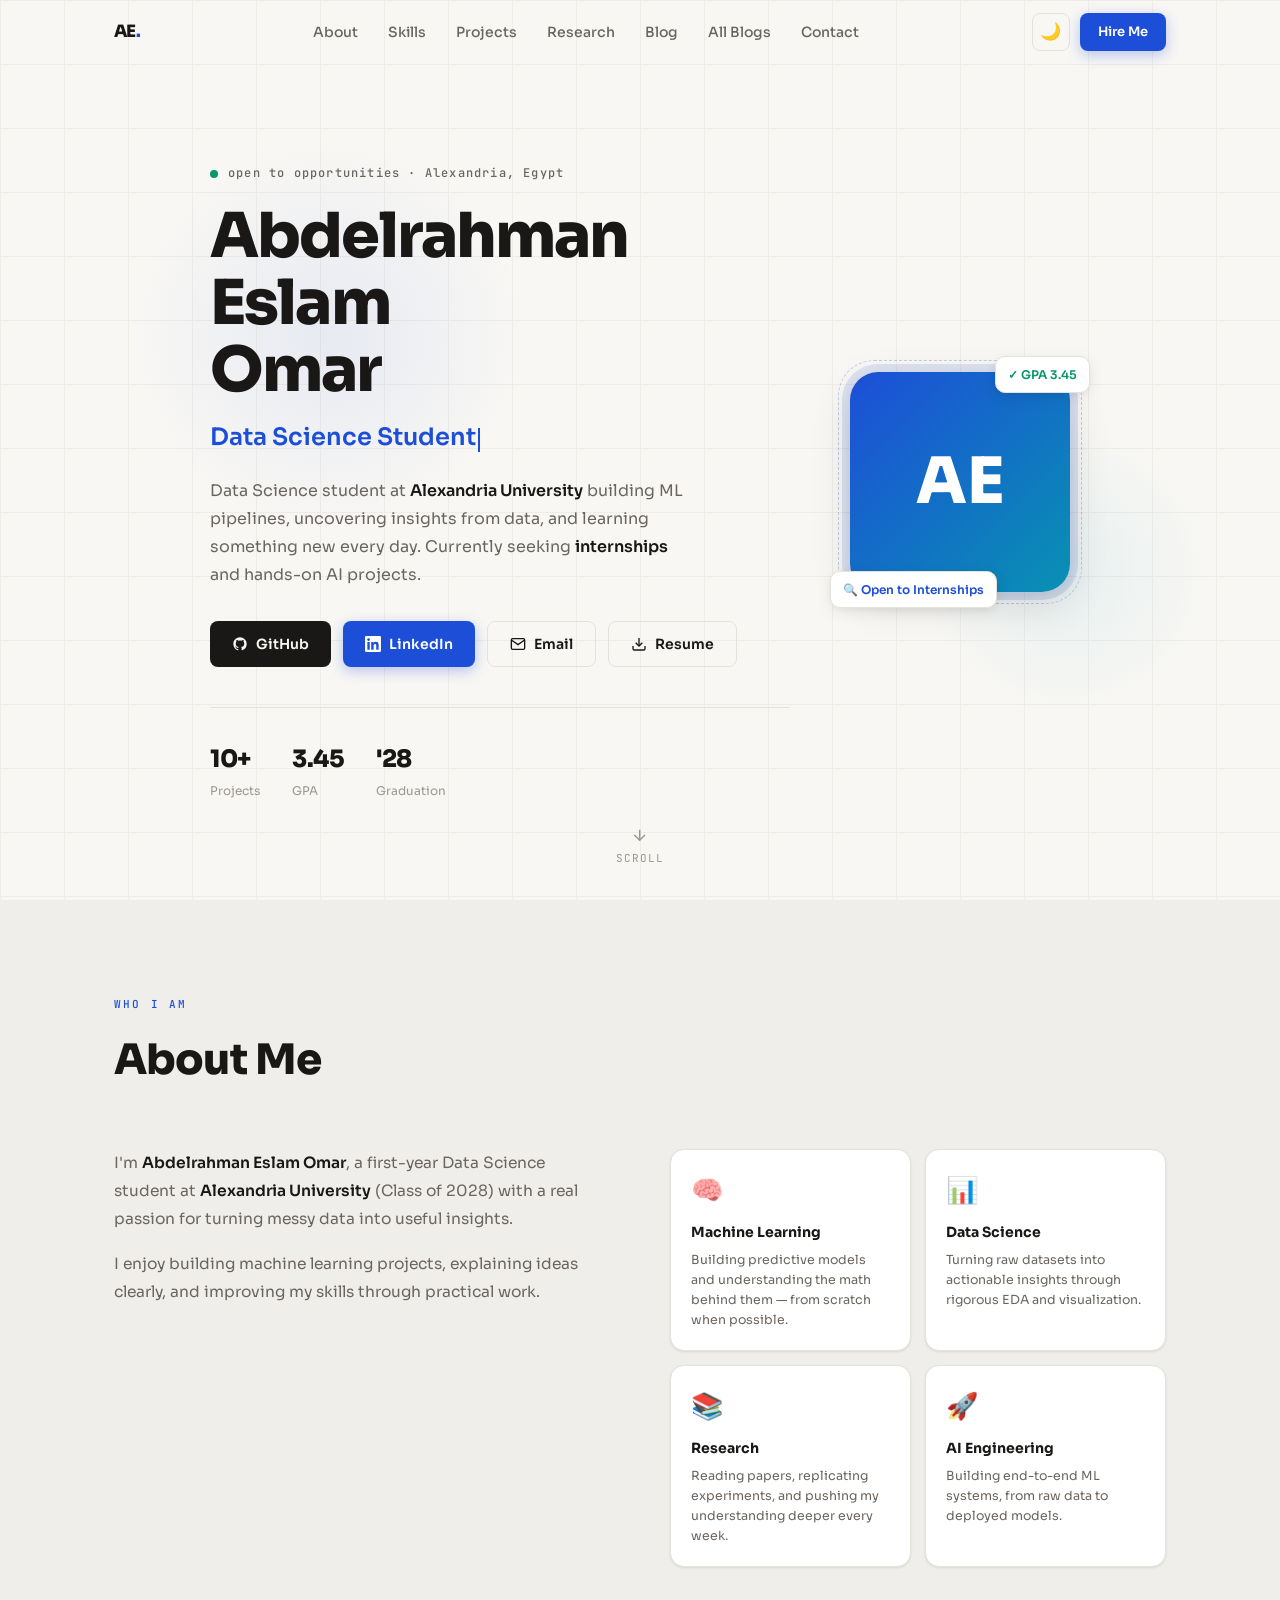
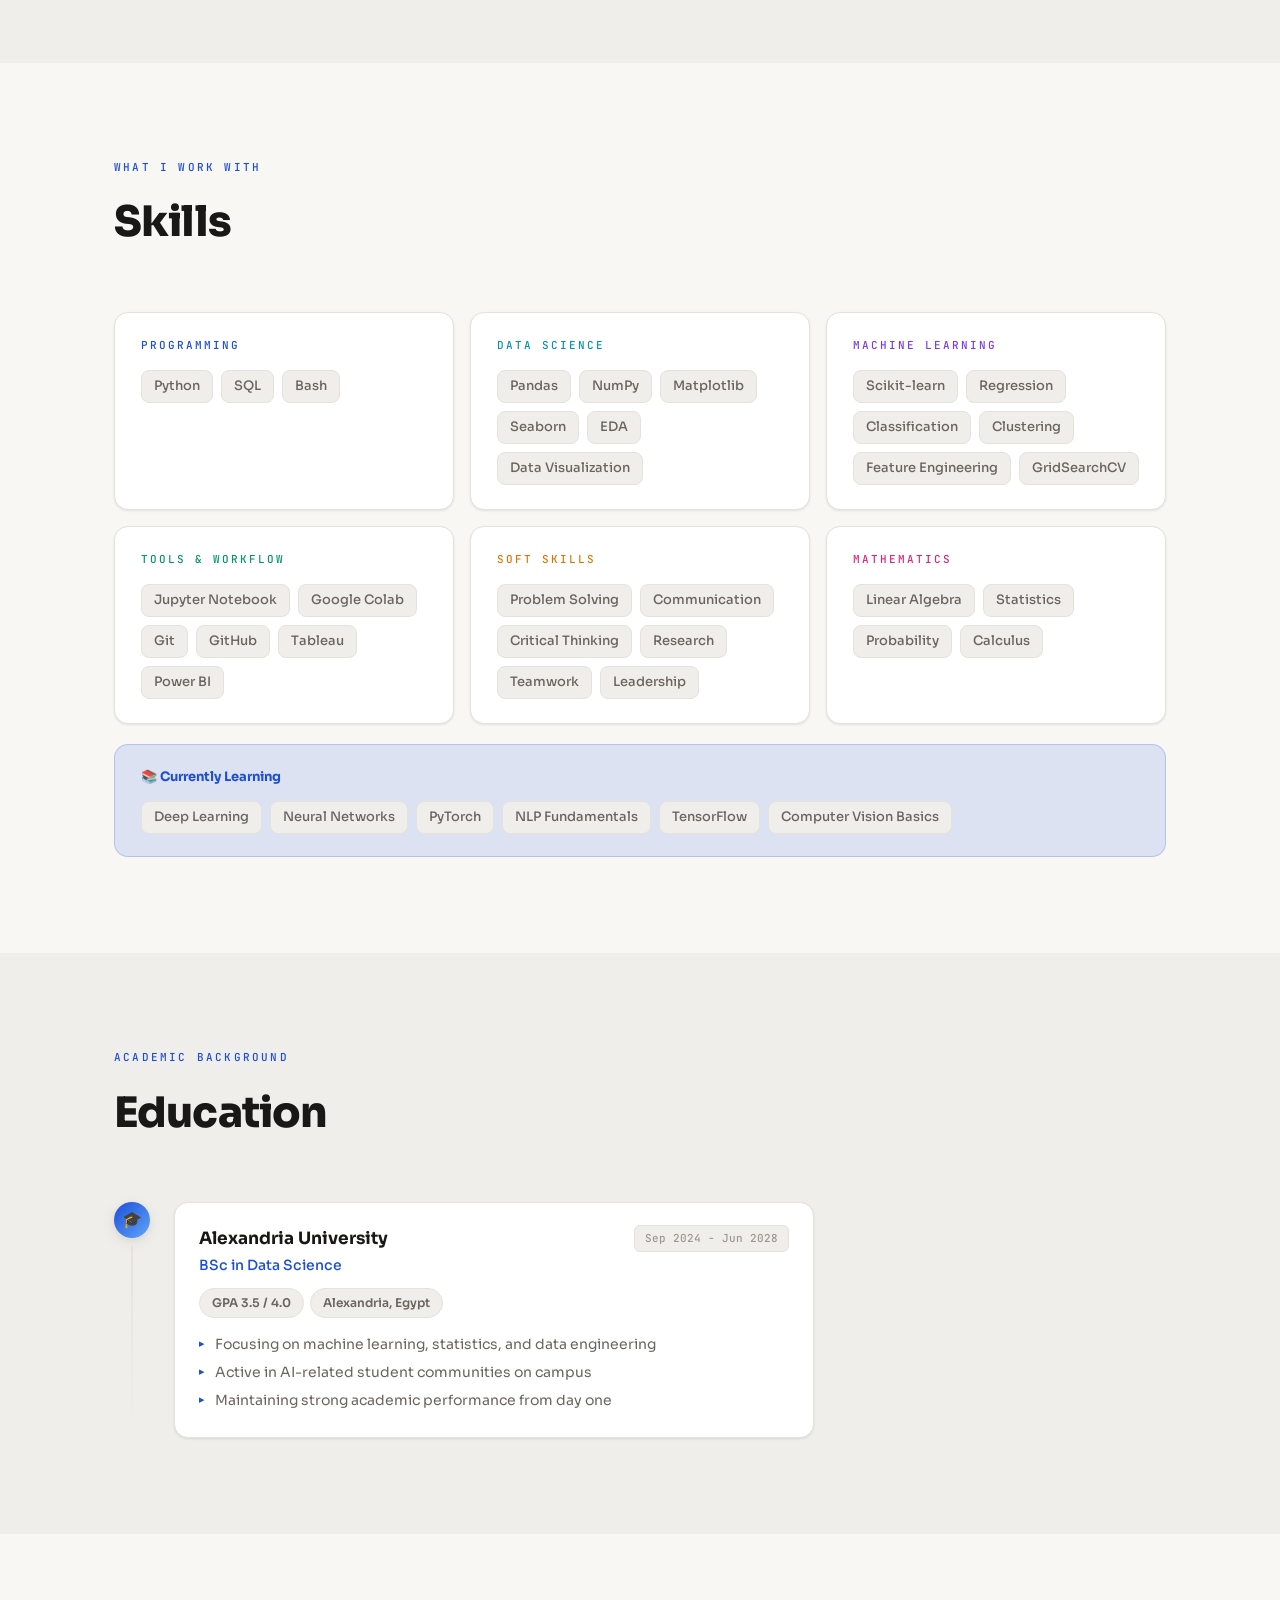
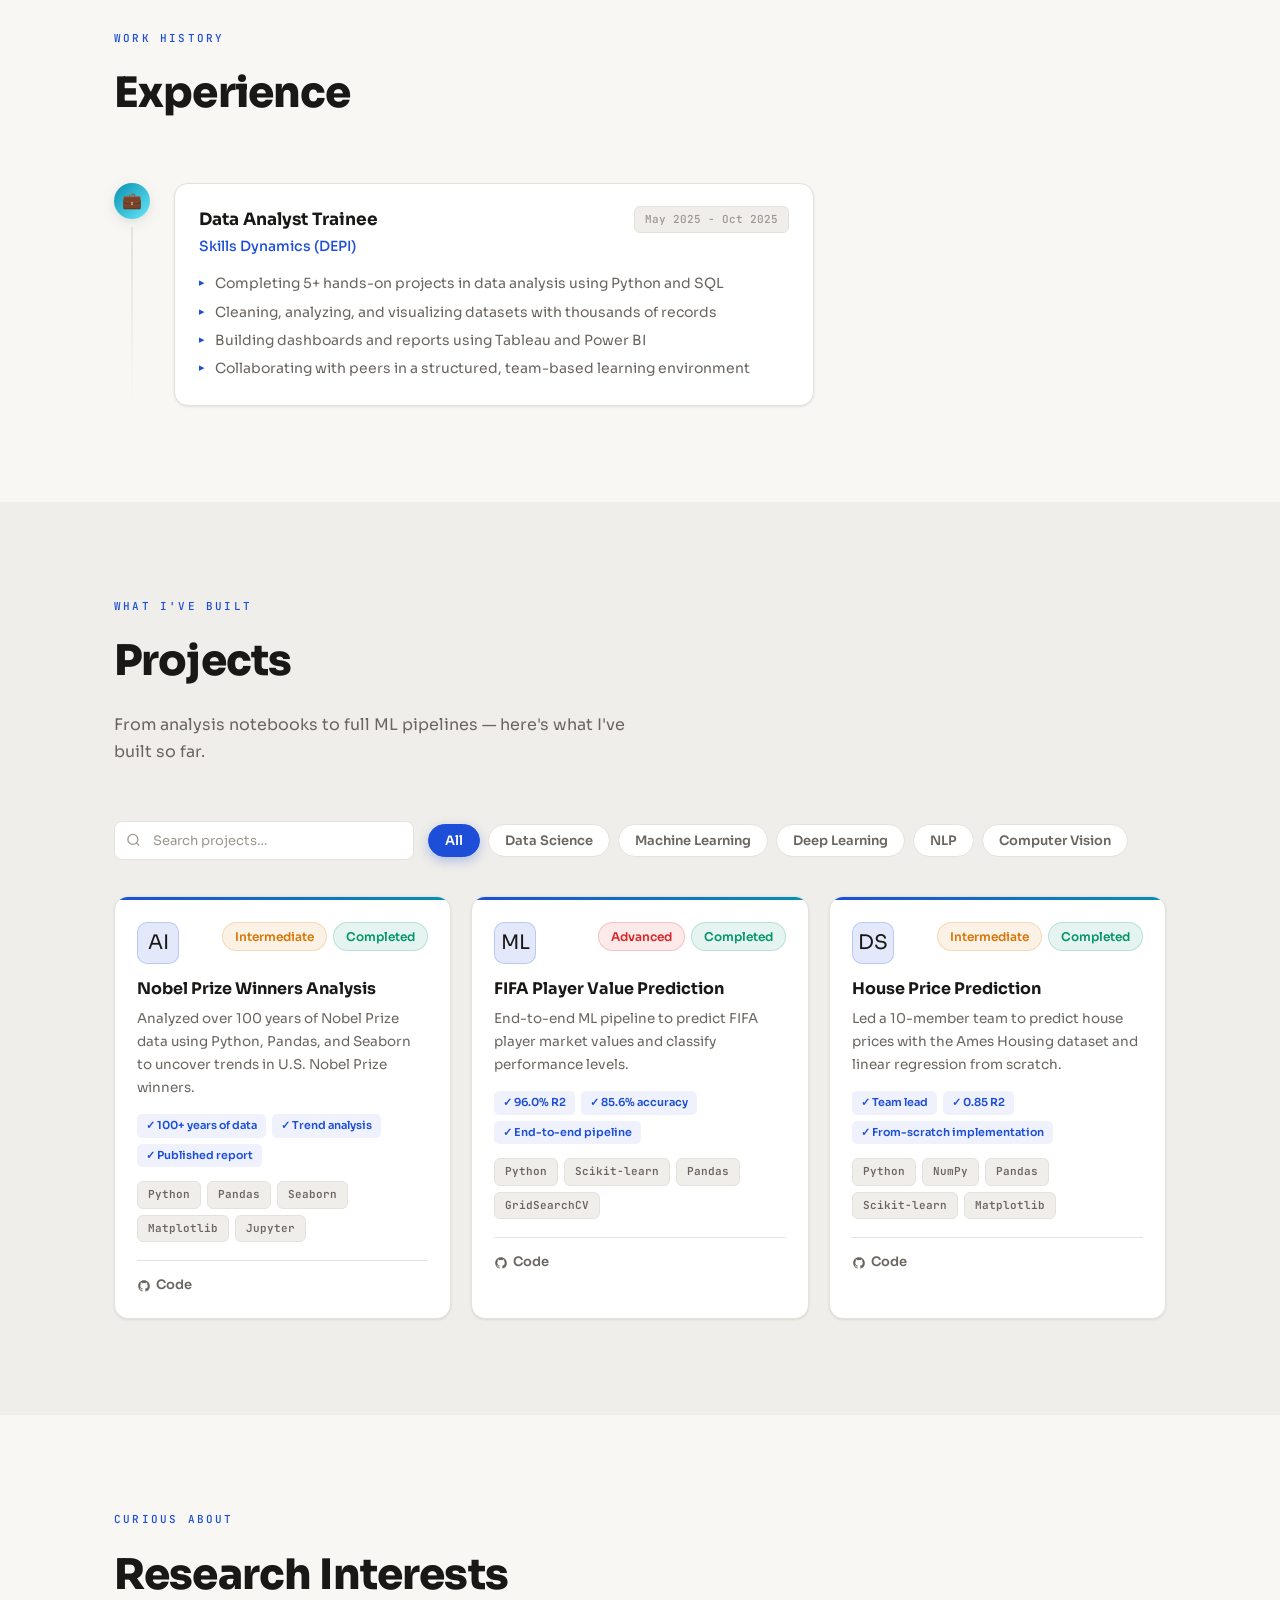
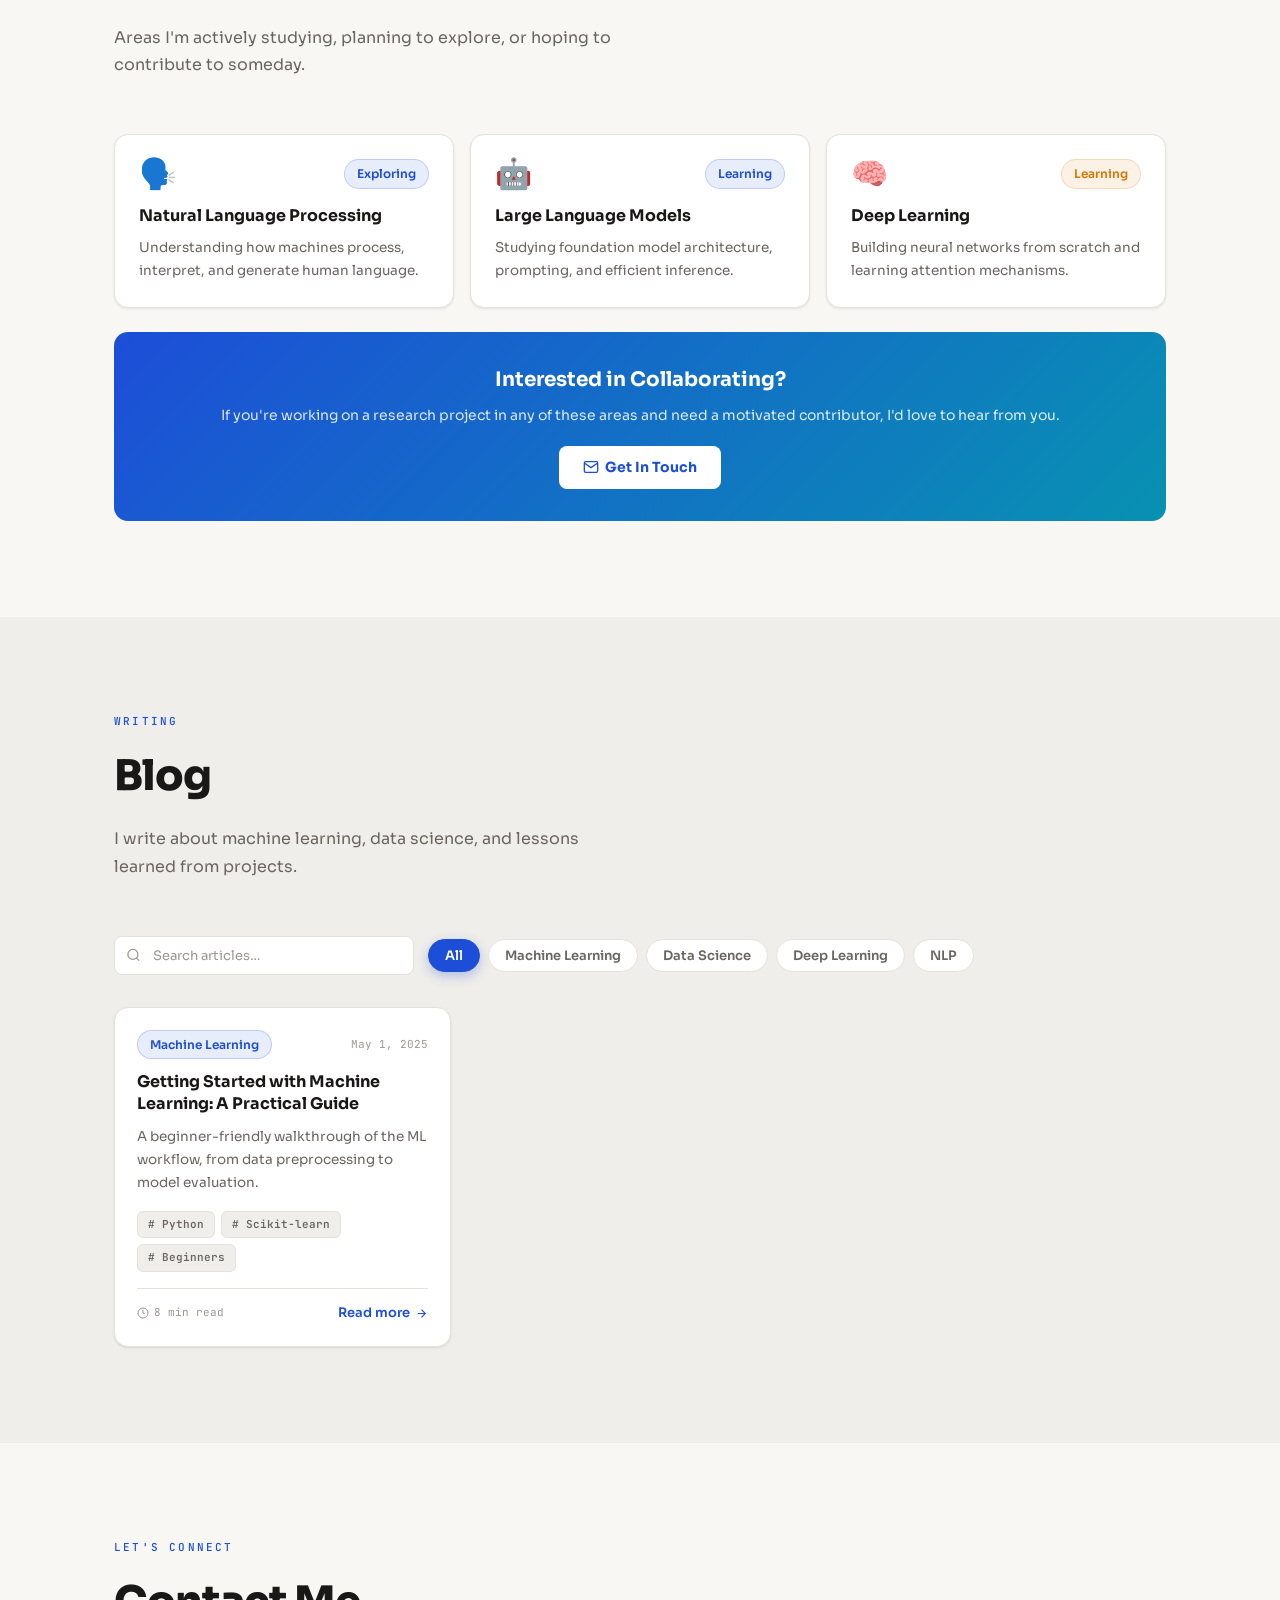
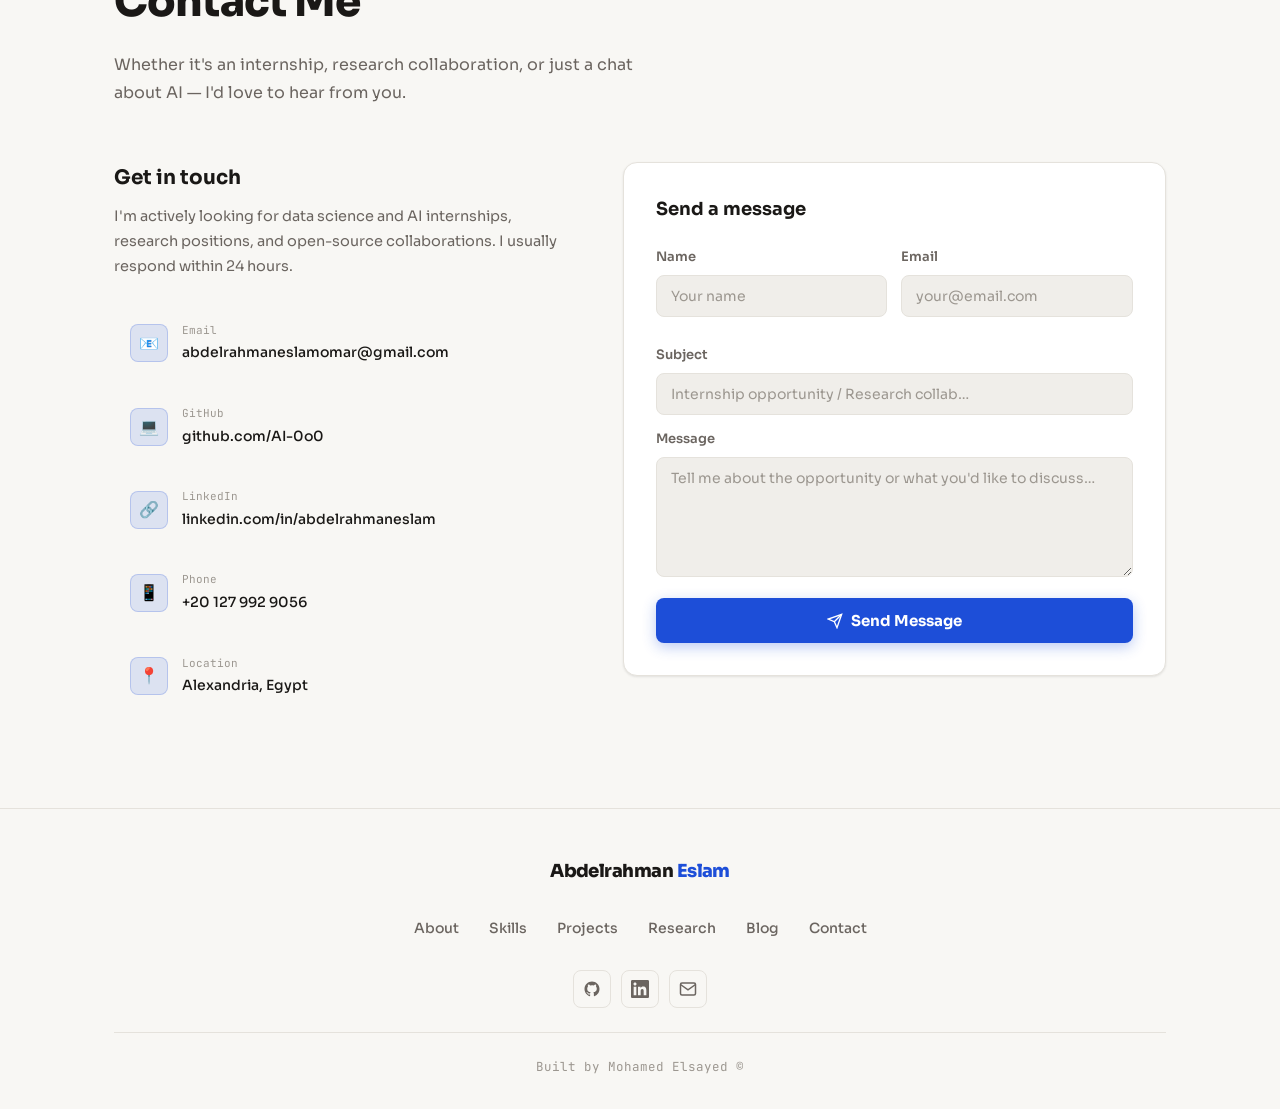
==== index.html @ a7c0ba20 "updated some info" ====
﻿<!DOCTYPE html>
<html lang="en">
  <head>
    <meta charset="UTF-8" />
    <meta name="viewport" content="width=device-width, initial-scale=1.0" />
    <meta
      name="description"
      content="Abdelrahman Eslam Omar — Data Science student at Alexandria University. Building ML models, ML pipelines, and AI projects."
    />
    <meta name="author" content="Abdelrahman Eslam Omar" />
    <meta name="robots" content="index, follow" />
    <link rel="canonical" href="https://abdelrahman.is-a.dev/" />
    <link
      rel="alternate"
      hreflang="x-default"
      href="https://abdelrahman.is-a.dev/"
    />
    <link rel="alternate" href="https://ai-0o0.vercel.app/" hreflang="en" />
    <meta
      property="og:title"
      content="Abdelrahman Eslam | Data Science & AI Portfolio"
    />
    <meta
      property="og:description"
      content="Data Science student building ML pipelines, analyzing data, and learning AI."
    />
    <meta property="og:type" content="website" />
    <meta property="og:url" content="https://abdelrahman.is-a.dev/" />
    <meta property="og:site_name" content="Abdelrahman Eslam" />
    <meta property="og:locale" content="en_US" />
    <meta
      property="og:image"
      content="https://abdelrahman.is-a.dev/img/og-img.png"
    />
    <meta
      property="og:image:alt"
      content="Abdelrahman Eslam — Data Science & AI Portfolio"
    />
    <meta property="og:image:type" content="image/png" />
    <meta name="twitter:card" content="summary_large_image" />
    <meta
      name="twitter:title"
      content="Abdelrahman Eslam | Data Science & AI Portfolio"
    />
    <meta
      name="twitter:description"
      content="Data Science student building ML pipelines, analyzing data, and learning AI."
    />
    <meta
      name="twitter:image"
      content="https://abdelrahman.is-a.dev/img/og-img.png"
    />
    <meta name="twitter:url" content="https://abdelrahman.is-a.dev/" />
    <script type="application/ld+json">
      {
        "@context": "https://schema.org",
        "@graph": [
          {
            "@type": "Person",
            "name": "Abdelrahman Eslam Omar",
            "url": "https://abdelrahman.is-a.dev/",
            "jobTitle": "Data Science Student",
            "affiliation": {
              "@type": "CollegeOrUniversity",
              "name": "Alexandria University"
            },
            "sameAs": [
              "https://github.com/AI-0o0",
              "https://linkedin.com/in/abdelrahmaneslam"
            ]
          },
          {
            "@type": "WebSite",
            "name": "Abdelrahman Eslam | Data Science Portfolio",
            "url": "https://abdelrahman.is-a.dev/",
            "inLanguage": "en",
            "publisher": {
              "@type": "Person",
              "name": "Abdelrahman Eslam Omar"
            }
          }
        ]
      }
    </script>
    <title>Abdelrahman Eslam | Data Science Portfolio</title>
    <link rel="preconnect" href="https://fonts.googleapis.com" />
    <link rel="preconnect" href="https://fonts.gstatic.com" crossorigin />
    <link
      href="https://fonts.googleapis.com/css2?family=Sora:wght@300;400;500;600;700;800&family=JetBrains+Mono:wght@400;500&display=swap"
      rel="stylesheet"
    />

    <link rel="stylesheet" href="style.css" />
  </head>

  <body>
    <!-- ============================================================
     NAVIGATION
     ============================================================ -->
    <nav id="nav">
      <div class="nav-inner">
        <a href="#hero" class="nav-logo">AE<span>.</span></a>
        <ul class="nav-links">
          <li><a href="#about">About</a></li>
          <li><a href="#skills">Skills</a></li>
          <li><a href="#projects">Projects</a></li>
          <li><a href="#research">Research</a></li>
          <li><a href="#blog">Blog</a></li>
          <li><a href="/blog/index.html">All Blogs</a></li>
          <li><a href="#contact">Contact</a></li>
        </ul>
        <div class="nav-right">
          <button id="theme-btn" aria-label="Toggle dark mode">🌙</button>
          <a
            href="#contact"
            class="btn btn-primary"
            style="padding: 9px 18px; font-size: 13px"
            >Hire Me</a
          >
          <button id="hamburger" aria-label="Menu">
            <span></span><span></span><span></span>
          </button>
        </div>
      </div>
    </nav>

    <div id="mobile-menu">
      <a href="#about" onclick="closeMobileMenu()">About</a>
      <a href="#skills" onclick="closeMobileMenu()">Skills</a>
      <a href="#projects" onclick="closeMobileMenu()">Projects</a>
      <a href="#research" onclick="closeMobileMenu()">Research</a>
      <a href="#blog" onclick="closeMobileMenu()">Blog</a>
      <a href="blog/index.html" onclick="closeMobileMenu()">All Blogs</a>
      <a href="#contact" onclick="closeMobileMenu()">Contact</a>
    </div>

    <!-- ============================================================
     HERO
     ============================================================ -->
    <section id="hero">
      <div class="hero-grid"></div>
      <div class="hero-blob-1"></div>
      <div class="hero-blob-2"></div>
      <div class="container">
        <div class="hero-content">
          <div class="hero-text">
            <div class="hero-eyebrow fade-up-1">
              <span class="hero-dot"></span>
              <span class="hero-eyebrow-text"
                >open to opportunities · Alexandria, Egypt</span
              >
            </div>
            <h1 class="hero-name fade-up-2">Abdelrahman<br />Eslam Omar</h1>
            <p class="hero-role fade-up-3">
              <span id="typing-text"></span><span id="cursor"></span>
            </p>
            <p class="hero-bio fade-up-4">
              Data Science student at
              <strong>Alexandria University</strong> building ML pipelines,
              uncovering insights from data, and learning something new every
              day. Currently seeking <strong>internships</strong> and
              <strong>research opportunities</strong>.
            </p>
            <div class="hero-cta fade-up-5">
              <a
                href="https://github.com/AI-0o0"
                target="_blank"
                rel="noopener"
                class="btn btn-dark"
              >
                <svg
                  viewBox="0 0 24 24"
                  fill="currentColor"
                  width="16"
                  height="16"
                >
                  <path
                    d="M12 2C6.477 2 2 6.484 2 12.017c0 4.425 2.865 8.18 6.839 9.504.5.092.682-.217.682-.483 0-.237-.008-.868-.013-1.703-2.782.605-3.369-1.343-3.369-1.343-.454-1.158-1.11-1.466-1.11-1.466-.908-.62.069-.608.069-.608 1.003.07 1.531 1.032 1.531 1.032.892 1.53 2.341 1.088 2.91.832.092-.647.35-1.088.636-1.338-2.22-.253-4.555-1.113-4.555-4.951 0-1.093.39-1.988 1.029-2.688-.103-.253-.446-1.272.098-2.65 0 0 .84-.27 2.75 1.026A9.564 9.564 0 0112 6.844c.85.004 1.705.115 2.504.337 1.909-1.296 2.747-1.027 2.747-1.027.546 1.379.202 2.398.1 2.651.64.7 1.028 1.595 1.028 2.688 0 3.848-2.339 4.695-4.566 4.943.359.309.678.92.678 1.855 0 1.338-.012 2.419-.012 2.747 0 .268.18.58.688.482A10.019 10.019 0 0022 12.017C22 6.484 17.522 2 12 2z"
                  />
                </svg>
                GitHub
              </a>
              <a
                href="https://linkedin.com/in/abdelrahmaneslam"
                target="_blank"
                rel="noopener"
                class="btn btn-primary"
              >
                <svg
                  viewBox="0 0 24 24"
                  fill="currentColor"
                  width="16"
                  height="16"
                >
                  <path
                    d="M20.447 20.452h-3.554v-5.569c0-1.328-.027-3.037-1.852-3.037-1.853 0-2.136 1.445-2.136 2.939v5.667H9.351V9h3.414v1.561h.046c.477-.9 1.637-1.85 3.37-1.85 3.601 0 4.267 2.37 4.267 5.455v6.286zM5.337 7.433c-1.144 0-2.063-.926-2.063-2.065 0-1.138.92-2.063 2.063-2.063 1.14 0 2.064.925 2.064 2.063 0 1.139-.925 2.065-2.064 2.065zm1.782 13.019H3.555V9h3.564v11.452zM22.225 0H1.771C.792 0 0 .774 0 1.729v20.542C0 23.227.792 24 1.771 24h20.451C23.2 24 24 23.227 24 22.271V1.729C24 .774 23.2 0 22.222 0h.003z"
                  />
                </svg>
                LinkedIn
              </a>
              <a
                href="mailto:abdelrahmaneslamomar@gmail.com"
                class="btn btn-outline"
              >
                <svg
                  viewBox="0 0 24 24"
                  fill="none"
                  stroke="currentColor"
                  stroke-width="2"
                  width="16"
                  height="16"
                >
                  <path
                    d="M4 4h16c1.1 0 2 .9 2 2v12c0 1.1-.9 2-2 2H4c-1.1 0-2-.9-2-2V6c0-1.1.9-2 2-2z"
                  />
                  <polyline points="22,6 12,13 2,6" />
                </svg>
                Email
              </a>
              <a href="cv/Abdelrahman_Eslam_Resume.pdf" class="btn btn-outline">
                <svg
                  viewBox="0 0 24 24"
                  fill="none"
                  stroke="currentColor"
                  stroke-width="2"
                  width="16"
                  height="16"
                >
                  <path d="M21 15v4a2 2 0 01-2 2H5a2 2 0 01-2-2v-4" />
                  <polyline points="7,10 12,15 17,10" />
                  <line x1="12" y1="15" x2="12" y2="3" />
                </svg>
                Resume
              </a>
            </div>
            <div class="hero-stats fade-up">
              <div>
                <div class="stat-val">3</div>
                <div class="stat-label">Projects</div>
              </div>
              <div>
                <div class="stat-val">3.5</div>
                <div class="stat-label">GPA</div>
              </div>
              <div>
                <div class="stat-val">'28</div>
                <div class="stat-label">Graduation</div>
              </div>
            </div>
          </div>
          <div class="hero-avatar-wrap">
            <div class="hero-avatar-ring"></div>
            <div class="hero-avatar">AE</div>
            <div class="hero-badge-float b1">✓ GPA 3.45</div>
            <div class="hero-badge-float b2">🔍 Open to Internships</div>
          </div>
        </div>
      </div>
      <a href="#about" class="scroll-cue">
        <svg
          viewBox="0 0 24 24"
          fill="none"
          stroke="currentColor"
          stroke-width="2"
        >
          <line x1="12" y1="5" x2="12" y2="19" />
          <polyline points="19,12 12,19 5,12" />
        </svg>
        scroll
      </a>
    </section>

    <!-- ============================================================
     ABOUT
     ============================================================ -->
    <section id="about" class="section section-alt">
      <div class="container">
        <div class="section-head">
          <p class="section-label">Who I Am</p>
          <h2 class="section-title">About Me</h2>
        </div>
        <div class="about-grid">
          <div class="about-text">
            <p>
              I'm <strong>Abdelrahman Eslam Omar</strong>, a first-year Data
              Science student at <strong>Alexandria University</strong> (Class
              of 2028) with a real passion for turning messy data into
              meaningful insights.
            </p>
            <p>
              I've built ML pipelines that achieved <strong>96% R²</strong> on
              prediction tasks, led a 10-person team on a regression project,
              and spent countless hours analyzing over a century of Nobel Prize
              data — all because I genuinely find this stuff fascinating.
            </p>
            <p>
              Currently training as a
              <strong>Data Analyst at Skills Dynamics (DEPI)</strong>, I'm
              actively seeking internships and research collaborations where I
              can contribute and grow alongside experienced teams.
            </p>
            <p>
              Based in <strong>Alexandria, Egypt</strong>. Open to remote
              opportunities worldwide.
            </p>
            <div class="about-tags">
              <span class="badge badge-blue">Open to Internships</span>
              <span class="badge badge-green">Open to Research</span>
              <span class="badge badge-gray">Remote-Friendly</span>
            </div>
          </div>
          <div class="about-cards">
            <div class="card about-card">
              <span class="about-card-icon">🧠</span>
              <h4>Machine Learning</h4>
              <p>
                Building predictive models and understanding the math behind
                them — from scratch when possible.
              </p>
            </div>
            <div class="card about-card">
              <span class="about-card-icon">📊</span>
              <h4>Data Science</h4>
              <p>
                Turning raw datasets into actionable insights through rigorous
                EDA and visualization.
              </p>
            </div>
            <div class="card about-card">
              <span class="about-card-icon">📚</span>
              <h4>Research</h4>
              <p>
                Reading papers, replicating experiments, and pushing my
                understanding deeper every week.
              </p>
            </div>
            <div class="card about-card">
              <span class="about-card-icon">🚀</span>
              <h4>AI Engineering</h4>
              <p>
                Building end-to-end ML systems, from raw data to deployed
                models.
              </p>
            </div>
          </div>
        </div>
      </div>
    </section>

    <!-- ============================================================
     SKILLS
     ============================================================ -->
    <section id="skills" class="section">
      <div class="container">
        <div class="section-head">
          <p class="section-label">What I Work With</p>
          <h2 class="section-title">Skills</h2>
        </div>
        <div class="skills-grid">
          <div class="card skill-group">
            <p class="skill-group-title" style="color: var(--accent)">
              Programming
            </p>
            <div class="skill-tags">
              <span class="skill-tag">Python</span>
              <span class="skill-tag">SQL</span>
              <span class="skill-tag">Bash</span>
            </div>
          </div>
          <div class="card skill-group">
            <p class="skill-group-title" style="color: #0891b2">Data Science</p>
            <div class="skill-tags">
              <span class="skill-tag">Pandas</span>
              <span class="skill-tag">NumPy</span>
              <span class="skill-tag">Matplotlib</span>
              <span class="skill-tag">Seaborn</span>
              <span class="skill-tag">EDA</span>
              <span class="skill-tag">Data Visualization</span>
            </div>
          </div>
          <div class="card skill-group">
            <p class="skill-group-title" style="color: #7c3aed">
              Machine Learning
            </p>
            <div class="skill-tags">
              <span class="skill-tag">Scikit-learn</span>
              <span class="skill-tag">Regression</span>
              <span class="skill-tag">Classification</span>
              <span class="skill-tag">Clustering</span>
              <span class="skill-tag">Feature Engineering</span>
              <span class="skill-tag">GridSearchCV</span>
            </div>
          </div>
          <div class="card skill-group">
            <p class="skill-group-title" style="color: #059669">
              Tools & Workflow
            </p>
            <div class="skill-tags">
              <span class="skill-tag">Jupyter Notebook</span>
              <span class="skill-tag">Google Colab</span>
              <span class="skill-tag">Git</span>
              <span class="skill-tag">GitHub</span>
              <span class="skill-tag">Tableau</span>
              <span class="skill-tag">Power BI</span>
            </div>
          </div>
          <div class="card skill-group">
            <p class="skill-group-title" style="color: #d97706">Soft Skills</p>
            <div class="skill-tags">
              <span class="skill-tag">Problem Solving</span>
              <span class="skill-tag">Communication</span>
              <span class="skill-tag">Critical Thinking</span>
              <span class="skill-tag">Research</span>
              <span class="skill-tag">Teamwork</span>
              <span class="skill-tag">Leadership</span>
            </div>
          </div>
          <div class="card skill-group">
            <p class="skill-group-title" style="color: #db2777">Mathematics</p>
            <div class="skill-tags">
              <span class="skill-tag">Linear Algebra</span>
              <span class="skill-tag">Statistics</span>
              <span class="skill-tag">Probability</span>
              <span class="skill-tag">Calculus</span>
            </div>
          </div>
        </div>
        <div class="skills-learning">
          <p class="skills-learning-title">📚 Currently Learning</p>
          <div class="skill-tags">
            <span class="skill-tag">Deep Learning</span>
            <span class="skill-tag">Neural Networks</span>
            <span class="skill-tag">PyTorch</span>
            <span class="skill-tag">NLP Fundamentals</span>
            <span class="skill-tag">TensorFlow</span>
            <span class="skill-tag">Computer Vision Basics</span>
          </div>
        </div>
      </div>
    </section>

    <!-- ============================================================
     EDUCATION
     ============================================================ -->
    <section id="education" class="section section-alt">
      <div class="container">
        <div class="section-head">
          <p class="section-label">Academic Background</p>
          <h2 class="section-title">Education</h2>
        </div>
        <div class="timeline">
          <div class="timeline-item">
            <div class="timeline-left">
              <div class="timeline-dot blue">🎓</div>
              <div class="timeline-line"></div>
            </div>
            <div class="card timeline-card">
              <div class="timeline-meta">
                <div>
                  <div class="timeline-title">Alexandria University</div>
                  <div class="timeline-sub">BSc in Data Science</div>
                </div>
                <span class="timeline-period">Sep 2024 – Jun 2028</span>
              </div>
              <div style="margin-bottom: 12px">
                <span class="badge badge-green">GPA 3.5 / 4.0</span>
                <span class="badge badge-gray" style="margin-left: 6px"
                  >Alexandria, Egypt</span
                >
              </div>
              <ul class="timeline-list">
                <li>
                  Focusing on machine learning, statistics, and data engineering
                </li>
                <li>Active in AI-related student communities on campus</li>
                <li>Maintaining strong academic performance from day one</li>
              </ul>
            </div>
          </div>
        </div>
      </div>
    </section>

    <!-- ============================================================
     EXPERIENCE
     ============================================================ -->
    <section id="experience" class="section">
      <div class="container">
        <div class="section-head">
          <p class="section-label">Work History</p>
          <h2 class="section-title">Experience</h2>
        </div>
        <div class="timeline">
          <div class="timeline-item">
            <div class="timeline-left">
              <div class="timeline-dot cyan">💼</div>
              <div class="timeline-line"></div>
            </div>
            <div class="card timeline-card">
              <div class="timeline-meta">
                <div>
                  <div class="timeline-title">Data Analyst Trainee</div>
                  <div class="timeline-sub">Skills Dynamics (DEPI)</div>
                </div>
                <span class="timeline-period">May 2025 – Oct 2025</span>
              </div>
              <ul class="timeline-list">
                <li>
                  Completing 5+ hands-on projects in data analysis using Python
                  and SQL
                </li>
                <li>
                  Cleaning, analyzing, and visualizing datasets with thousands
                  of records
                </li>
                <li>
                  Building dashboards and reports using Tableau and Power BI
                </li>
                <li>
                  Collaborating with peers in a structured, team-based learning
                  environment
                </li>
              </ul>
              <div class="timeline-tech">
                <span class="tag">Python</span>
                <span class="tag">SQL</span>
                <span class="tag">Tableau</span>
                <span class="tag">Power BI</span>
                <span class="tag">Pandas</span>
              </div>
            </div>
          </div>
        </div>
      </div>
    </section>

    <!-- ============================================================
     PROJECTS
     ============================================================ -->
    <section id="projects" class="section section-alt">
      <div class="container">
        <div class="section-head">
          <p class="section-label">What I've Built</p>
          <h2 class="section-title">Projects</h2>
          <p class="section-subtitle">
            From analysis notebooks to full ML pipelines — here's what I've
            built so far.
          </p>
        </div>

        <div class="projects-controls">
          <div class="search-box">
            <svg
              viewBox="0 0 24 24"
              fill="none"
              stroke="currentColor"
              stroke-width="2"
            >
              <circle cx="11" cy="11" r="8" />
              <line x1="21" y1="21" x2="16.65" y2="16.65" />
            </svg>
            <input
              type="text"
              id="project-search"
              placeholder="Search projects…"
              oninput="filterProjects()"
            />
          </div>
          <div class="filter-pills" id="project-filters">
            <button
              class="filter-pill active"
              data-cat="All"
              onclick="setProjectFilter(this)"
            >
              All
            </button>
            <button
              class="filter-pill"
              data-cat="Data Science"
              onclick="setProjectFilter(this)"
            >
              Data Science
            </button>
            <button
              class="filter-pill"
              data-cat="Machine Learning"
              onclick="setProjectFilter(this)"
            >
              Machine Learning
            </button>
            <button
              class="filter-pill"
              data-cat="Deep Learning"
              onclick="setProjectFilter(this)"
            >
              Deep Learning
            </button>
            <button
              class="filter-pill"
              data-cat="NLP"
              onclick="setProjectFilter(this)"
            >
              NLP
            </button>
            <button
              class="filter-pill"
              data-cat="Computer Vision"
              onclick="setProjectFilter(this)"
            >
              Computer Vision
            </button>
          </div>
        </div>

        <div class="projects-grid" id="projects-grid"></div>
      </div>
    </section>

    <!-- ============================================================
     RESEARCH INTERESTS
     ============================================================ -->
    <section id="research" class="section">
      <div class="container">
        <div class="section-head">
          <p class="section-label">Curious About</p>
          <h2 class="section-title">Research Interests</h2>
          <p class="section-subtitle">
            Areas I'm actively studying, planning to explore, or hoping to
            contribute to someday.
          </p>
        </div>
        <div class="research-grid">
          <div class="card research-card">
            <div class="research-card-top">
              <span class="research-emoji">🗣️</span>
              <span class="badge badge-blue">Exploring</span>
            </div>
            <h3>Natural Language Processing</h3>
            <p>
              Understanding how machines process, interpret, and generate human
              language. Interested in transformers, text classification, and
              language modeling.
            </p>
          </div>
          <div class="card research-card">
            <div class="research-card-top">
              <span class="research-emoji">🤖</span>
              <span class="badge badge-blue">Learning</span>
            </div>
            <h3>Large Language Models</h3>
            <p>
              Studying the architecture and capabilities of foundation models.
              Curious about fine-tuning, prompt engineering, and efficient
              inference.
            </p>
          </div>
          <div class="card research-card">
            <div class="research-card-top">
              <span class="research-emoji">🧠</span>
              <span class="badge badge-amber">Learning</span>
            </div>
            <h3>Deep Learning</h3>
            <p>
              Building neural networks from scratch. Focused on backpropagation,
              CNNs, RNNs, and the attention mechanism.
            </p>
          </div>
          <div class="card research-card">
            <div class="research-card-top">
              <span class="research-emoji">👁️</span>
              <span class="badge badge-gray">Planned</span>
            </div>
            <h3>Computer Vision</h3>
            <p>
              Teaching machines to see and interpret visual data. Interested in
              object detection, image segmentation, and visual transformers.
            </p>
          </div>
          <div class="card research-card">
            <div class="research-card-top">
              <span class="research-emoji">🎯</span>
              <span class="badge badge-gray">Planned</span>
            </div>
            <h3>Reinforcement Learning</h3>
            <p>
              Exploring how agents learn optimal behavior through environment
              interaction. Q-learning and policy gradient methods.
            </p>
          </div>
          <div class="card research-card">
            <div class="research-card-top">
              <span class="research-emoji">⚙️</span>
              <span class="badge badge-gray">Planned</span>
            </div>
            <h3>MLOps & AI Systems</h3>
            <p>
              Building robust, scalable ML systems. Learning about model
              deployment, monitoring, data pipelines, and reproducibility.
            </p>
          </div>
        </div>
        <div class="research-cta">
          <h3>Interested in Collaborating?</h3>
          <p>
            If you're working on a research project in any of these areas and
            need a motivated contributor, I'd love to hear from you.
          </p>
          <a href="mailto:abdelrahmaneslamomar@gmail.com">
            <svg
              viewBox="0 0 24 24"
              fill="none"
              stroke="currentColor"
              stroke-width="2"
              width="16"
              height="16"
            >
              <path
                d="M4 4h16c1.1 0 2 .9 2 2v12c0 1.1-.9 2-2 2H4c-1.1 0-2-.9-2-2V6c0-1.1.9-2 2-2z"
              />
              <polyline points="22,6 12,13 2,6" />
            </svg>
            Get In Touch
          </a>
        </div>
      </div>
    </section>

    <!-- ============================================================
     BLOG
     ============================================================ -->
    <section id="blog" class="section section-alt">
      <div class="container">
        <div class="section-head">
          <p class="section-label">Writing</p>
          <h2 class="section-title">Blog</h2>
          <p class="section-subtitle">
            I write about machine learning, data science, and lessons learned
            from projects.
          </p>
        </div>

        <div class="projects-controls" style="margin-bottom: 32px">
          <div class="search-box">
            <svg
              viewBox="0 0 24 24"
              fill="none"
              stroke="currentColor"
              stroke-width="2"
            >
              <circle cx="11" cy="11" r="8" />
              <line x1="21" y1="21" x2="16.65" y2="16.65" />
            </svg>
            <input
              type="text"
              id="blog-search"
              placeholder="Search articles…"
              oninput="filterBlogs()"
            />
          </div>
          <div class="filter-pills" id="blog-filters">
            <button
              class="filter-pill active"
              data-cat="All"
              onclick="setBlogFilter(this)"
            >
              All
            </button>
            <button
              class="filter-pill"
              data-cat="Machine Learning"
              onclick="setBlogFilter(this)"
            >
              Machine Learning
            </button>
            <button
              class="filter-pill"
              data-cat="Data Science"
              onclick="setBlogFilter(this)"
            >
              Data Science
            </button>
            <button
              class="filter-pill"
              data-cat="Deep Learning"
              onclick="setBlogFilter(this)"
            >
              Deep Learning
            </button>
            <button
              class="filter-pill"
              data-cat="NLP"
              onclick="setBlogFilter(this)"
            >
              NLP
            </button>
          </div>
        </div>

        <div class="blog-grid" id="blog-grid"></div>
      </div>
    </section>

    <!-- ============================================================
     CONTACT
     ============================================================ -->
    <section id="contact" class="section">
      <div class="container">
        <div class="section-head">
          <p class="section-label">Let's Connect</p>
          <h2 class="section-title">Contact Me</h2>
          <p class="section-subtitle">
            Whether it's an internship, research collaboration, or just a chat
            about AI — I'd love to hear from you.
          </p>
        </div>
        <div class="contact-grid">
          <div class="contact-info">
            <h3>Get in touch</h3>
            <p>
              I'm actively looking for data science and AI internships, research
              positions, and open-source collaborations. I usually respond
              within 24 hours.
            </p>
            <div class="contact-items">
              <div class="contact-item">
                <div class="contact-item-icon">📧</div>
                <div>
                  <div class="contact-item-label">Email</div>
                  <a
                    href="mailto:abdelrahmaneslamomar@gmail.com"
                    class="contact-item-val"
                    >abdelrahmaneslamomar@gmail.com</a
                  >
                </div>
              </div>
              <div class="contact-item">
                <div class="contact-item-icon">💻</div>
                <div>
                  <div class="contact-item-label">GitHub</div>
                  <a
                    href="https://github.com/AI-0o0"
                    target="_blank"
                    rel="noopener"
                    class="contact-item-val"
                    >github.com/AI-0o0</a
                  >
                </div>
              </div>
              <div class="contact-item">
                <div class="contact-item-icon">🔗</div>
                <div>
                  <div class="contact-item-label">LinkedIn</div>
                  <a
                    href="https://linkedin.com/in/abdelrahmaneslam"
                    target="_blank"
                    rel="noopener"
                    class="contact-item-val"
                    >linkedin.com/in/abdelrahmaneslam</a
                  >
                </div>
              </div>
              <div class="contact-item">
                <div class="contact-item-icon">📱</div>
                <div>
                  <div class="contact-item-label">Phone</div>
                  <a href="tel:+201279929056" class="contact-item-val"
                    >+20 127 992 9056</a
                  >
                </div>
              </div>
              <div class="contact-item">
                <div class="contact-item-icon">📍</div>
                <div>
                  <div class="contact-item-label">Location</div>
                  <span class="contact-item-val">Alexandria, Egypt</span>
                </div>
              </div>
            </div>
          </div>

          <div class="card contact-form-card">
            <h3>Send a message</h3>
            <form id="contact-form" onsubmit="submitContact(event)">
              <div class="form-row">
                <div class="form-group">
                  <label>Name</label>
                  <input
                    type="text"
                    id="c-name"
                    placeholder="Your name"
                    required
                  />
                </div>
                <div class="form-group">
                  <label>Email</label>
                  <input
                    type="email"
                    id="c-email"
                    placeholder="your@email.com"
                    required
                  />
                </div>
              </div>
              <div class="form-group">
                <label>Subject</label>
                <input
                  type="text"
                  id="c-subject"
                  placeholder="Internship opportunity / Research collab…"
                />
              </div>
              <div class="form-group">
                <label>Message</label>
                <textarea
                  id="c-message"
                  placeholder="Tell me about the opportunity or what you'd like to discuss…"
                  required
                ></textarea>
              </div>
              <button type="submit" class="form-submit" id="submit-btn">
                <svg
                  viewBox="0 0 24 24"
                  fill="none"
                  stroke="currentColor"
                  stroke-width="2"
                >
                  <line x1="22" y1="2" x2="11" y2="13" />
                  <polygon points="22,2 15,22 11,13 2,9 22,2" />
                </svg>
                Send Message
              </button>
            </form>
          </div>
        </div>
      </div>
    </section>

    <!-- ============================================================
     FOOTER
     ============================================================ -->
    <footer>
      <div class="container">
        <div class="footer-inner">
          <a href="#hero" class="footer-logo">Abdelrahman <span>Eslam</span></a>
          <nav class="footer-links">
            <a href="#about">About</a>
            <a href="#skills">Skills</a>
            <a href="#projects">Projects</a>
            <a href="#research">Research</a>
            <a href="#blog">Blog</a>
            <a href="#contact">Contact</a>
          </nav>
          <div class="footer-social">
            <a
              href="https://github.com/AI-0o0"
              target="_blank"
              rel="noopener"
              aria-label="GitHub"
            >
              <svg
                viewBox="0 0 24 24"
                fill="currentColor"
                width="18"
                height="18"
              >
                <path
                  d="M12 2C6.477 2 2 6.484 2 12.017c0 4.425 2.865 8.18 6.839 9.504.5.092.682-.217.682-.483 0-.237-.008-.868-.013-1.703-2.782.605-3.369-1.343-3.369-1.343-.454-1.158-1.11-1.466-1.11-1.466-.908-.62.069-.608.069-.608 1.003.07 1.531 1.032 1.531 1.032.892 1.53 2.341 1.088 2.91.832.092-.647.35-1.088.636-1.338-2.22-.253-4.555-1.113-4.555-4.951 0-1.093.39-1.988 1.029-2.688-.103-.253-.446-1.272.098-2.65 0 0 .84-.27 2.75 1.026A9.564 9.564 0 0112 6.844c.85.004 1.705.115 2.504.337 1.909-1.296 2.747-1.027 2.747-1.027.546 1.379.202 2.398.1 2.651.64.7 1.028 1.595 1.028 2.688 0 3.848-2.339 4.695-4.566 4.943.359.309.678.92.678 1.855 0 1.338-.012 2.419-.012 2.747 0 .268.18.58.688.482A10.019 10.019 0 0022 12.017C22 6.484 17.522 2 12 2z"
                />
              </svg>
            </a>
            <a
              href="https://linkedin.com/in/abdelrahmaneslam"
              target="_blank"
              rel="noopener"
              aria-label="LinkedIn"
            >
              <svg
                viewBox="0 0 24 24"
                fill="currentColor"
                width="18"
                height="18"
              >
                <path
                  d="M20.447 20.452h-3.554v-5.569c0-1.328-.027-3.037-1.852-3.037-1.853 0-2.136 1.445-2.136 2.939v5.667H9.351V9h3.414v1.561h.046c.477-.9 1.637-1.85 3.37-1.85 3.601 0 4.267 2.37 4.267 5.455v6.286zM5.337 7.433c-1.144 0-2.063-.926-2.063-2.065 0-1.138.92-2.063 2.063-2.063 1.14 0 2.064.925 2.064 2.063 0 1.139-.925 2.065-2.064 2.065zm1.782 13.019H3.555V9h3.564v11.452zM22.225 0H1.771C.792 0 0 .774 0 1.729v20.542C0 23.227.792 24 1.771 24h20.451C23.2 24 24 23.227 24 22.271V1.729C24 .774 23.2 0 22.222 0h.003z"
                />
              </svg>
            </a>
            <a href="mailto:abdelrahmaneslamomar@gmail.com" aria-label="Email">
              <svg
                viewBox="0 0 24 24"
                fill="none"
                stroke="currentColor"
                stroke-width="2"
                width="18"
                height="18"
              >
                <path
                  d="M4 4h16c1.1 0 2 .9 2 2v12c0 1.1-.9 2-2 2H4c-1.1 0-2-.9-2-2V6c0-1.1.9-2 2-2z"
                />
                <polyline points="22,6 12,13 2,6" />
              </svg>
            </a>
          </div>
          <div class="footer-bottom">
            Built with ❤️ and Python by Abdelrahman Eslam @
            <span id="year"></span>
          </div>
        </div>
      </div>
    </footer>

    <!-- ============================================================
     JAVASCRIPT
     ============================================================ -->
    <script src="script.js"></script>
  </body>
</html>
---- style.css ----
/* ============================================================
   CSS CUSTOM PROPERTIES
   ============================================================ */
      :root {
        --bg: #f8f7f4;
        --bg-card: #ffffff;
        --bg-subtle: #f0eeea;
        --border: #e5e2dc;
        --text: #1a1816;
        --text-muted: #6b6560;
        --text-light: #9c9790;
        --accent: #1d4ed8;
        --accent-2: #0891b2;
        --accent-glow: rgba(29, 78, 216, 0.12);
        --green: #059669;
        --amber: #d97706;
        --red: #dc2626;
        --radius: 14px;
        --radius-sm: 8px;
        --shadow-sm: 0 1px 3px rgba(0, 0, 0, 0.06),
          0 1px 2px rgba(0, 0, 0, 0.04);
        --shadow-md: 0 4px 16px rgba(0, 0, 0, 0.08),
          0 2px 6px rgba(0, 0, 0, 0.04);
        --shadow-lg: 0 12px 40px rgba(0, 0, 0, 0.12),
          0 4px 12px rgba(0, 0, 0, 0.06);
        --nav-h: 64px;
        --font-body: "Sora", sans-serif;
        --font-mono: "JetBrains Mono", monospace;
        --transition: all 0.25s cubic-bezier(0.4, 0, 0.2, 1);
      }

      [data-theme="dark"] {
        --bg: #0f0e0d;
        --bg-card: #1a1917;
        --bg-subtle: #201e1c;
        --border: #2a2825;
        --text: #f0ede8;
        --text-muted: #9c9790;
        --text-light: #6b6560;
        --accent: #3b82f6;
        --accent-2: #22d3ee;
        --accent-glow: rgba(59, 130, 246, 0.15);
        --shadow-sm: 0 1px 3px rgba(0, 0, 0, 0.3);
        --shadow-md: 0 4px 16px rgba(0, 0, 0, 0.4);
        --shadow-lg: 0 12px 40px rgba(0, 0, 0, 0.5);
      }

      /* ============================================================
   RESET & BASE
   ============================================================ */
      *,
      *::before,
      *::after {
        box-sizing: border-box;
        margin: 0;
        padding: 0;
      }

      html {
        scroll-behavior: smooth;
        font-size: 16px;
      }

      body {
        font-family: var(--font-body);
        background: var(--bg);
        color: var(--text);
        line-height: 1.6;
        transition: background 0.3s ease, color 0.3s ease;
        overflow-x: hidden;
      }

      a {
        color: inherit;
        text-decoration: none;
      }
      img {
        max-width: 100%;
        display: block;
      }
      button {
        cursor: pointer;
        border: none;
        background: none;
        font-family: inherit;
      }
      ul {
        list-style: none;
      }

      /* ============================================================
   UTILITIES
   ============================================================ */
      .container {
        max-width: 1100px;
        margin: 0 auto;
        padding: 0 24px;
      }
      .section {
        padding: 96px 0;
      }
      .section-alt {
        background: var(--bg-subtle);
      }

      .section-label {
        font-family: var(--font-mono);
        font-size: 11px;
        font-weight: 500;
        letter-spacing: 0.2em;
        text-transform: uppercase;
        color: var(--accent);
        margin-bottom: 12px;
      }

      .section-title {
        font-size: clamp(28px, 4vw, 42px);
        font-weight: 800;
        letter-spacing: -0.02em;
        color: var(--text);
        margin-bottom: 16px;
      }

      .section-subtitle {
        font-size: 16px;
        color: var(--text-muted);
        max-width: 520px;
        line-height: 1.7;
      }

      .section-head {
        margin-bottom: 56px;
      }

      .badge {
        display: inline-flex;
        align-items: center;
        gap: 5px;
        padding: 4px 12px;
        border-radius: 40px;
        font-size: 12px;
        font-weight: 600;
        border: 1px solid transparent;
      }
      .badge-blue {
        background: rgba(29, 78, 216, 0.1);
        color: var(--accent);
        border-color: rgba(29, 78, 216, 0.2);
      }
      .badge-green {
        background: rgba(5, 150, 105, 0.1);
        color: var(--green);
        border-color: rgba(5, 150, 105, 0.2);
      }
      .badge-amber {
        background: rgba(217, 119, 6, 0.1);
        color: var(--amber);
        border-color: rgba(217, 119, 6, 0.2);
      }
      .badge-gray {
        background: var(--bg-subtle);
        color: var(--text-muted);
        border-color: var(--border);
      }
      .badge-red {
        background: rgba(220, 38, 38, 0.1);
        color: var(--red);
        border-color: rgba(220, 38, 38, 0.2);
      }

      .card {
        background: var(--bg-card);
        border: 1px solid var(--border);
        border-radius: var(--radius);
        box-shadow: var(--shadow-sm);
        transition: var(--transition);
      }
      .card:hover {
        box-shadow: var(--shadow-md);
        transform: translateY(-2px);
        border-color: rgba(29, 78, 216, 0.2);
      }

      .btn {
        display: inline-flex;
        align-items: center;
        gap: 8px;
        padding: 11px 22px;
        border-radius: var(--radius-sm);
        font-size: 14px;
        font-weight: 600;
        transition: var(--transition);
        white-space: nowrap;
      }
      .btn-primary {
        background: var(--accent);
        color: #fff;
        box-shadow: 0 4px 14px rgba(29, 78, 216, 0.3);
      }
      .btn-primary:hover {
        filter: brightness(1.1);
        transform: translateY(-1px);
      }
      .btn-outline {
        border: 1.5px solid var(--border);
        color: var(--text);
      }
      .btn-outline:hover {
        border-color: var(--accent);
        color: var(--accent);
      }
      .btn-dark {
        background: var(--text);
        color: var(--bg);
      }
      .btn-dark:hover {
        opacity: 0.85;
        transform: translateY(-1px);
      }

      .tag {
        padding: 4px 10px;
        border-radius: 6px;
        font-size: 11px;
        font-weight: 600;
        background: var(--bg-subtle);
        color: var(--text-muted);
        border: 1px solid var(--border);
        font-family: var(--font-mono);
      }

      /* ============================================================
   ANIMATIONS
   ============================================================ */
      @keyframes fadeUp {
        from {
          opacity: 0;
          transform: translateY(28px);
        }
        to {
          opacity: 1;
          transform: translateY(0);
        }
      }
      @keyframes blink {
        0%,
        100% {
          opacity: 1;
        }
        50% {
          opacity: 0;
        }
      }
      @keyframes float {
        0%,
        100% {
          transform: translateY(0);
        }
        50% {
          transform: translateY(-8px);
        }
      }
      @keyframes gradientMove {
        0% {
          background-position: 0% 50%;
        }
        50% {
          background-position: 100% 50%;
        }
        100% {
          background-position: 0% 50%;
        }
      }
      @keyframes spin {
        to {
          transform: rotate(360deg);
        }
      }
      @keyframes pulse {
        0%,
        100% {
          opacity: 1;
        }
        50% {
          opacity: 0.4;
        }
      }

      .fade-up {
        animation: fadeUp 0.6s ease forwards;
      }
      .fade-up-1 {
        animation: fadeUp 0.6s 0.1s ease both;
      }
      .fade-up-2 {
        animation: fadeUp 0.6s 0.2s ease both;
      }
      .fade-up-3 {
        animation: fadeUp 0.6s 0.3s ease both;
      }
      .fade-up-4 {
        animation: fadeUp 0.6s 0.4s ease both;
      }
      .fade-up-5 {
        animation: fadeUp 0.6s 0.5s ease both;
      }

      /* ============================================================
   NAVIGATION
   ============================================================ */
      #nav {
        position: fixed;
        top: 0;
        left: 0;
        right: 0;
        z-index: 100;
        height: var(--nav-h);
        display: flex;
        align-items: center;
        transition: var(--transition);
      }
      #nav.scrolled {
        background: var(--bg);
        border-bottom: 1px solid var(--border);
        box-shadow: var(--shadow-sm);
      }
      .nav-inner {
        display: flex;
        align-items: center;
        justify-content: space-between;
        width: 100%;
        max-width: 1100px;
        margin: 0 auto;
        padding: 0 24px;
      }
      .nav-logo {
        font-size: 17px;
        font-weight: 800;
        letter-spacing: -0.03em;
        color: var(--text);
      }
      .nav-logo span {
        color: var(--accent);
      }
      .nav-links {
        display: flex;
        align-items: center;
        gap: 4px;
      }
      .nav-links a {
        padding: 7px 13px;
        border-radius: var(--radius-sm);
        font-size: 14px;
        font-weight: 500;
        color: var(--text-muted);
        transition: var(--transition);
      }
      .nav-links a:hover,
      .nav-links a.active {
        color: var(--text);
        background: var(--bg-subtle);
      }
      .nav-right {
        display: flex;
        align-items: center;
        gap: 10px;
      }
      #theme-btn {
        width: 38px;
        height: 38px;
        border-radius: var(--radius-sm);
        display: flex;
        align-items: center;
        justify-content: center;
        color: var(--text-muted);
        border: 1.5px solid var(--border);
        font-size: 17px;
        transition: var(--transition);
      }
      #theme-btn:hover {
        color: var(--text);
        border-color: var(--accent);
      }

      #hamburger {
        display: none;
        width: 38px;
        height: 38px;
        border-radius: var(--radius-sm);
        flex-direction: column;
        align-items: center;
        justify-content: center;
        gap: 5px;
        border: 1.5px solid var(--border);
        color: var(--text);
      }
      #hamburger span {
        display: block;
        width: 18px;
        height: 2px;
        background: currentColor;
        border-radius: 2px;
        transition: var(--transition);
      }

      #mobile-menu {
        display: none;
        position: fixed;
        top: var(--nav-h);
        left: 0;
        right: 0;
        background: var(--bg);
        border-bottom: 1px solid var(--border);
        padding: 16px 24px 24px;
        z-index: 99;
        flex-direction: column;
        gap: 4px;
      }
      #mobile-menu.open {
        display: flex;
      }
      #mobile-menu a {
        padding: 11px 14px;
        border-radius: var(--radius-sm);
        font-size: 15px;
        font-weight: 500;
        color: var(--text-muted);
        transition: var(--transition);
      }
      #mobile-menu a:hover {
        background: var(--bg-subtle);
        color: var(--text);
      }

      /* ============================================================
   HERO
   ============================================================ */
      #hero {
        min-height: 100vh;
        display: flex;
        align-items: center;
        padding-top: var(--nav-h);
        position: relative;
        overflow: hidden;
      }
      .hero-grid {
        position: absolute;
        inset: 0;
        background-image: linear-gradient(var(--border) 1px, transparent 1px),
          linear-gradient(90deg, var(--border) 1px, transparent 1px);
        background-size: 64px 64px;
        opacity: 0.5;
        pointer-events: none;
      }
      .hero-blob-1 {
        position: absolute;
        top: 15%;
        left: 10%;
        width: 400px;
        height: 400px;
        background: radial-gradient(
          circle,
          rgba(29, 78, 216, 0.08) 0%,
          transparent 70%
        );
        pointer-events: none;
      }
      .hero-blob-2 {
        position: absolute;
        bottom: 20%;
        right: 5%;
        width: 300px;
        height: 300px;
        background: radial-gradient(
          circle,
          rgba(8, 145, 178, 0.07) 0%,
          transparent 70%
        );
        pointer-events: none;
      }
      .hero-content {
        position: relative;
        z-index: 1;
        display: grid;
        grid-template-columns: 1fr auto;
        gap: 60px;
        align-items: center;
        width: 100%;
      }
      .hero-text {
        max-width: 580px;
      }
      .hero-eyebrow {
        display: flex;
        align-items: center;
        gap: 10px;
        margin-bottom: 20px;
      }
      .hero-dot {
        width: 8px;
        height: 8px;
        border-radius: 50%;
        background: var(--green);
        animation: pulse 2s infinite;
      }
      .hero-eyebrow-text {
        font-family: var(--font-mono);
        font-size: 12px;
        font-weight: 500;
        color: var(--text-muted);
        letter-spacing: 0.1em;
      }
      .hero-name {
        font-size: clamp(36px, 5.5vw, 62px);
        font-weight: 800;
        letter-spacing: -0.03em;
        line-height: 1.08;
        margin-bottom: 14px;
        color: var(--text);
      }
      .hero-role {
        font-size: clamp(18px, 2.5vw, 24px);
        font-weight: 400;
        color: var(--text-muted);
        margin-bottom: 20px;
        min-height: 36px;
      }
      #typing-text {
        color: var(--accent);
        font-weight: 600;
      }
      #cursor {
        display: inline-block;
        width: 2px;
        height: 1em;
        background: var(--accent);
        margin-left: 2px;
        vertical-align: text-bottom;
        animation: blink 1s step-end infinite;
      }
      .hero-bio {
        font-size: 16px;
        color: var(--text-muted);
        line-height: 1.75;
        margin-bottom: 32px;
        max-width: 480px;
      }
      .hero-bio strong {
        color: var(--text);
        font-weight: 600;
      }
      .hero-cta {
        display: flex;
        flex-wrap: wrap;
        gap: 12px;
        margin-bottom: 40px;
      }
      .hero-stats {
        display: flex;
        gap: 32px;
        padding-top: 32px;
        border-top: 1px solid var(--border);
      }
      .stat-val {
        font-size: 24px;
        font-weight: 800;
        color: var(--text);
        letter-spacing: -0.02em;
      }
      .stat-label {
        font-size: 12px;
        color: var(--text-light);
        margin-top: 2px;
      }

      /* Avatar */
      .hero-avatar-wrap {
        position: relative;
        flex-shrink: 0;
        animation: float 4s ease-in-out infinite;
      }
      .hero-avatar {
        width: 220px;
        height: 220px;
        border-radius: 28px;
        background: linear-gradient(
          135deg,
          var(--accent) 0%,
          var(--accent-2) 100%
        );
        display: flex;
        align-items: center;
        justify-content: center;
        font-size: 64px;
        font-weight: 800;
        color: #fff;
        box-shadow: var(--shadow-lg), 0 0 0 8px var(--accent-glow);
        position: relative;
        z-index: 1;
      }
      .hero-avatar-ring {
        position: absolute;
        inset: -12px;
        border-radius: 36px;
        border: 1.5px dashed rgba(29, 78, 216, 0.25);
        animation: spin 20s linear infinite;
      }
      .hero-badge-float {
        position: absolute;
        background: var(--bg-card);
        border: 1px solid var(--border);
        border-radius: 10px;
        padding: 8px 12px;
        box-shadow: var(--shadow-md);
        font-size: 12px;
        font-weight: 600;
        white-space: nowrap;
        z-index: 2;
      }
      .hero-badge-float.b1 {
        top: -16px;
        right: -20px;
        color: var(--green);
      }
      .hero-badge-float.b2 {
        bottom: -16px;
        left: -20px;
        color: var(--accent);
      }

      .scroll-cue {
        position: absolute;
        bottom: 32px;
        left: 50%;
        transform: translateX(-50%);
        display: flex;
        flex-direction: column;
        align-items: center;
        gap: 6px;
        color: var(--text-light);
        font-size: 11px;
        font-family: var(--font-mono);
        letter-spacing: 0.1em;
        text-transform: uppercase;
        animation: float 2.5s ease-in-out infinite;
        text-decoration: none;
      }
      .scroll-cue svg {
        width: 18px;
        height: 18px;
      }

      /* ============================================================
   ABOUT
   ============================================================ */
      .about-grid {
        display: grid;
        grid-template-columns: 1fr 1fr;
        gap: 60px;
        align-items: start;
      }
      .about-text p {
        font-size: 15.5px;
        color: var(--text-muted);
        line-height: 1.8;
        margin-bottom: 18px;
      }
      .about-text p strong {
        color: var(--text);
        font-weight: 600;
      }
      .about-tags {
        display: flex;
        flex-wrap: wrap;
        gap: 8px;
        margin-top: 24px;
      }
      .about-cards {
        display: grid;
        grid-template-columns: 1fr 1fr;
        gap: 14px;
      }
      .about-card {
        padding: 20px;
      }
      .about-card-icon {
        font-size: 26px;
        margin-bottom: 10px;
        display: block;
      }
      .about-card h4 {
        font-size: 14px;
        font-weight: 700;
        color: var(--text);
        margin-bottom: 6px;
      }
      .about-card p {
        font-size: 12.5px;
        color: var(--text-muted);
        line-height: 1.6;
      }

      /* ============================================================
   SKILLS
   ============================================================ */
      .skills-grid {
        display: grid;
        grid-template-columns: repeat(auto-fill, minmax(300px, 1fr));
        gap: 16px;
      }
      .skill-group {
        padding: 24px 26px;
      }
      .skill-group-title {
        font-family: var(--font-mono);
        font-size: 11px;
        font-weight: 500;
        letter-spacing: 0.18em;
        text-transform: uppercase;
        margin-bottom: 16px;
      }
      .skill-tags {
        display: flex;
        flex-wrap: wrap;
        gap: 8px;
      }
      .skill-tag {
        padding: 5px 12px;
        border-radius: var(--radius-sm);
        font-size: 13px;
        font-weight: 500;
        border: 1px solid var(--border);
        background: var(--bg-subtle);
        color: var(--text-muted);
        transition: var(--transition);
      }
      .skill-tag:hover {
        border-color: var(--accent);
        color: var(--accent);
        background: var(--accent-glow);
      }

      .skills-learning {
        margin-top: 20px;
        padding: 22px 26px;
        border-radius: var(--radius);
        border: 1px solid rgba(29, 78, 216, 0.2);
        background: var(--accent-glow);
      }
      .skills-learning-title {
        font-size: 13px;
        font-weight: 700;
        color: var(--accent);
        margin-bottom: 14px;
      }

      /* ============================================================
   TIMELINE (Education + Experience)
   ============================================================ */
      .timeline {
        max-width: 700px;
      }
      .timeline-item {
        display: flex;
        gap: 24px;
        padding-bottom: 40px;
        position: relative;
      }
      .timeline-item:last-child {
        padding-bottom: 0;
      }
      .timeline-left {
        display: flex;
        flex-direction: column;
        align-items: center;
        flex-shrink: 0;
      }
      .timeline-dot {
        width: 36px;
        height: 36px;
        border-radius: 50%;
        display: flex;
        align-items: center;
        justify-content: center;
        font-size: 16px;
        flex-shrink: 0;
        box-shadow: var(--shadow-md);
      }
      .timeline-dot.blue {
        background: linear-gradient(135deg, var(--accent), #60a5fa);
      }
      .timeline-dot.cyan {
        background: linear-gradient(135deg, var(--accent-2), #67e8f9);
      }
      .timeline-line {
        width: 2px;
        flex: 1;
        margin-top: 8px;
        background: linear-gradient(to bottom, var(--border), transparent);
        min-height: 20px;
      }
      .timeline-card {
        padding: 22px 24px;
        flex: 1;
      }
      .timeline-meta {
        display: flex;
        flex-wrap: wrap;
        align-items: start;
        justify-content: space-between;
        gap: 12px;
        margin-bottom: 12px;
      }
      .timeline-title {
        font-size: 17px;
        font-weight: 700;
        color: var(--text);
      }
      .timeline-sub {
        font-size: 14px;
        font-weight: 500;
        color: var(--accent);
        margin-top: 2px;
      }
      .timeline-period {
        font-family: var(--font-mono);
        font-size: 11px;
        font-weight: 500;
        color: var(--text-light);
        padding: 4px 10px;
        background: var(--bg-subtle);
        border-radius: 6px;
        border: 1px solid var(--border);
        white-space: nowrap;
      }
      .timeline-list {
        margin-top: 12px;
      }
      .timeline-list li {
        font-size: 14px;
        color: var(--text-muted);
        padding: 3px 0;
        padding-left: 16px;
        position: relative;
        line-height: 1.6;
      }
      .timeline-list li::before {
        content: "▸";
        position: absolute;
        left: 0;
        color: var(--accent);
        font-size: 11px;
        top: 5px;
      }
      .timeline-tech {
        display: flex;
        flex-wrap: wrap;
        gap: 6px;
        margin-top: 14px;
        padding-top: 14px;
        border-top: 1px solid var(--border);
      }

      /* ============================================================
   PROJECTS
   ============================================================ */
      .projects-controls {
        display: flex;
        flex-wrap: wrap;
        gap: 14px;
        align-items: center;
        margin-bottom: 36px;
      }
      .search-box {
        position: relative;
        flex: 1;
        min-width: 200px;
        max-width: 300px;
      }
      .search-box svg {
        position: absolute;
        left: 12px;
        top: 50%;
        transform: translateY(-50%);
        width: 15px;
        height: 15px;
        color: var(--text-light);
      }
      .search-box input {
        width: 100%;
        padding: 10px 14px 10px 38px;
        border-radius: var(--radius-sm);
        border: 1.5px solid var(--border);
        background: var(--bg-card);
        color: var(--text);
        font-size: 13px;
        font-family: var(--font-body);
        outline: none;
        transition: var(--transition);
      }
      .search-box input:focus {
        border-color: var(--accent);
      }
      .search-box input::placeholder {
        color: var(--text-light);
      }
      .filter-pills {
        display: flex;
        flex-wrap: wrap;
        gap: 8px;
      }
      .filter-pill {
        padding: 7px 16px;
        border-radius: 40px;
        font-size: 13px;
        font-weight: 600;
        border: 1.5px solid var(--border);
        color: var(--text-muted);
        background: var(--bg-card);
        transition: var(--transition);
      }
      .filter-pill:hover {
        border-color: var(--accent);
        color: var(--accent);
      }
      .filter-pill.active {
        background: var(--accent);
        border-color: var(--accent);
        color: #fff;
        box-shadow: 0 4px 12px rgba(29, 78, 216, 0.3);
      }
      .projects-grid {
        display: grid;
        grid-template-columns: repeat(auto-fill, minmax(320px, 1fr));
        gap: 20px;
      }
      .project-card {
        overflow: hidden;
      }
      .project-card-accent {
        height: 3px;
        background: linear-gradient(90deg, var(--accent), var(--accent-2));
      }
      .project-card-body {
        padding: 22px;
      }
      .project-card-top {
        display: flex;
        align-items: start;
        justify-content: space-between;
        margin-bottom: 14px;
      }
      .project-icon {
        width: 42px;
        height: 42px;
        border-radius: 10px;
        background: var(--accent-glow);
        border: 1px solid rgba(29, 78, 216, 0.2);
        display: flex;
        align-items: center;
        justify-content: center;
        font-size: 20px;
      }
      .project-badges {
        display: flex;
        gap: 6px;
        flex-wrap: wrap;
        justify-content: flex-end;
      }
      .project-title {
        font-size: 16px;
        font-weight: 700;
        color: var(--text);
        margin-bottom: 8px;
        line-height: 1.4;
      }
      .project-desc {
        font-size: 13.5px;
        color: var(--text-muted);
        line-height: 1.7;
        margin-bottom: 14px;
      }
      .project-highlights {
        display: flex;
        flex-wrap: wrap;
        gap: 6px;
        margin-bottom: 14px;
      }
      .project-highlight {
        font-size: 11px;
        font-weight: 600;
        padding: 3px 9px;
        border-radius: 5px;
        background: rgba(29, 78, 216, 0.07);
        color: var(--accent);
      }
      .project-tech {
        display: flex;
        flex-wrap: wrap;
        gap: 6px;
        margin-bottom: 18px;
      }
      .project-links {
        display: flex;
        gap: 14px;
        padding-top: 14px;
        border-top: 1px solid var(--border);
      }
      .project-link {
        display: flex;
        align-items: center;
        gap: 5px;
        font-size: 13px;
        font-weight: 600;
        color: var(--text-muted);
        transition: var(--transition);
      }
      .project-link:hover {
        color: var(--accent);
      }
      .project-link svg {
        width: 14px;
        height: 14px;
      }
      .no-results {
        grid-column: 1/-1;
        text-align: center;
        padding: 60px;
        color: var(--text-light);
        font-size: 15px;
      }

      /* ============================================================
   RESEARCH
   ============================================================ */
      .research-grid {
        display: grid;
        grid-template-columns: repeat(auto-fill, minmax(300px, 1fr));
        gap: 16px;
      }
      .research-card {
        padding: 24px;
      }
      .research-card-top {
        display: flex;
        align-items: start;
        justify-content: space-between;
        margin-bottom: 14px;
      }
      .research-emoji {
        font-size: 30px;
        line-height: 1;
      }
      .research-card h3 {
        font-size: 16px;
        font-weight: 700;
        color: var(--text);
        margin-bottom: 8px;
      }
      .research-card p {
        font-size: 13.5px;
        color: var(--text-muted);
        line-height: 1.7;
      }
      .research-cta {
        margin-top: 24px;
        padding: 32px;
        border-radius: var(--radius);
        background: linear-gradient(
          135deg,
          var(--accent) 0%,
          var(--accent-2) 100%
        );
        text-align: center;
        color: #fff;
      }
      .research-cta h3 {
        font-size: 20px;
        font-weight: 700;
        margin-bottom: 8px;
      }
      .research-cta p {
        font-size: 14px;
        opacity: 0.85;
        margin-bottom: 20px;
      }
      .research-cta a {
        display: inline-flex;
        align-items: center;
        gap: 6px;
        padding: 10px 24px;
        background: #fff;
        color: var(--accent);
        border-radius: var(--radius-sm);
        font-size: 14px;
        font-weight: 700;
        transition: var(--transition);
      }
      .research-cta a:hover {
        background: rgba(255, 255, 255, 0.9);
        transform: translateY(-1px);
      }

      /* ============================================================
   BLOG
   ============================================================ */
      .blog-grid {
        display: grid;
        grid-template-columns: repeat(auto-fill, minmax(320px, 1fr));
        gap: 20px;
      }
      .blog-card {
        overflow: hidden;
        display: flex;
        flex-direction: column;
      }
      .blog-more-card {
        border-color: rgba(29, 78, 216, 0.28);
        background: linear-gradient(180deg, var(--bg-card), var(--accent-glow));
      }
      .blog-card-body {
        padding: 22px;
        display: flex;
        flex-direction: column;
        flex: 1;
      }
      .blog-card-top {
        display: flex;
        align-items: center;
        justify-content: space-between;
        margin-bottom: 12px;
      }
      .blog-date {
        font-family: var(--font-mono);
        font-size: 11px;
        color: var(--text-light);
      }
      .blog-title {
        font-size: 16px;
        font-weight: 700;
        color: var(--text);
        line-height: 1.4;
        margin-bottom: 10px;
      }
      .blog-summary {
        font-size: 13.5px;
        color: var(--text-muted);
        line-height: 1.7;
        flex: 1;
        margin-bottom: 16px;
      }
      .blog-tags {
        display: flex;
        flex-wrap: wrap;
        gap: 6px;
        margin-bottom: 16px;
      }
      .blog-footer {
        display: flex;
        align-items: center;
        justify-content: space-between;
        padding-top: 14px;
        border-top: 1px solid var(--border);
      }
      .reading-time {
        font-family: var(--font-mono);
        font-size: 11px;
        color: var(--text-light);
        display: flex;
        align-items: center;
        gap: 5px;
      }
      .read-more {
        display: flex;
        align-items: center;
        gap: 5px;
        font-size: 13px;
        font-weight: 600;
        color: var(--accent);
        transition: var(--transition);
      }
      .read-more:hover {
        gap: 9px;
      }
      .read-more svg {
        width: 13px;
        height: 13px;
      }

      .hidden {
        display: none !important;
      }

      /* ============================================================
   BLOG ARTICLE PAGE
   ============================================================ */
      .blog-page {
        padding: calc(var(--nav-h) + 56px) 24px 96px;
      }
      .blog-article {
        max-width: 780px;
        margin: 0 auto;
      }
      .blog-back-link {
        display: inline-flex;
        margin-bottom: 28px;
        color: var(--accent);
        font-size: 14px;
        font-weight: 700;
      }
      .blog-article-head {
        padding-bottom: 34px;
        border-bottom: 1px solid var(--border);
        margin-bottom: 34px;
      }
      .blog-article-meta {
        display: flex;
        flex-wrap: wrap;
        gap: 10px;
        align-items: center;
        margin-bottom: 18px;
        color: var(--text-light);
        font-family: var(--font-mono);
        font-size: 12px;
      }
      .blog-article-head h1 {
        color: var(--text);
        font-size: clamp(34px, 6vw, 58px);
        line-height: 1.08;
        letter-spacing: -0.03em;
        margin-bottom: 18px;
      }
      .blog-article-head p {
        color: var(--text-muted);
        font-size: 18px;
        line-height: 1.7;
        margin-bottom: 20px;
      }
      .blog-article-body {
        color: var(--text-muted);
        font-size: 17px;
        line-height: 1.85;
      }
      .blog-article-body p {
        margin-bottom: 24px;
      }
      .blog-article-body h2,
      .blog-article-body h3 {
        color: var(--text);
        line-height: 1.25;
        margin: 40px 0 14px;
      }
      .blog-article-body ul,
      .blog-article-body ol {
        margin: 0 0 24px 24px;
      }
      .blog-article-body li {
        margin-bottom: 8px;
      }
      .blog-article-body code {
        padding: 2px 6px;
        border-radius: 6px;
        background: var(--bg-subtle);
        border: 1px solid var(--border);
        color: var(--text);
        font-family: var(--font-mono);
        font-size: 0.9em;
      }

      .blogs-page {
        min-height: 100vh;
        padding: calc(var(--nav-h) + 56px) 24px 96px;
      }

      .blogs-page-head {
        max-width: 760px;
        margin: 0 auto 42px;
        text-align: center;
      }

      .blogs-page-head h1 {
        color: var(--text);
        font-size: clamp(38px, 7vw, 64px);
        line-height: 1.06;
        letter-spacing: -0.03em;
        margin-bottom: 16px;
      }

      .blogs-page-head p {
        color: var(--text-muted);
        font-size: 17px;
        line-height: 1.7;
      }

      .blogs-page .projects-controls {
        max-width: 1100px;
        margin: 0 auto 32px;
      }

      .blogs-page .blog-grid {
        max-width: 1100px;
        margin: 0 auto;
      }

      /* ============================================================
   CONTACT
   ============================================================ */
      .contact-grid {
        display: grid;
        grid-template-columns: 1fr 1.2fr;
        gap: 56px;
        align-items: start;
      }
      .contact-info h3 {
        font-size: 20px;
        font-weight: 700;
        margin-bottom: 10px;
      }
      .contact-info > p {
        font-size: 14.5px;
        color: var(--text-muted);
        line-height: 1.75;
        margin-bottom: 28px;
      }
      .contact-items {
        display: flex;
        flex-direction: column;
        gap: 12px;
      }
      .contact-item {
        display: flex;
        align-items: center;
        gap: 14px;
        padding: 14px 16px;
        border-radius: var(--radius-sm);
        transition: var(--transition);
      }
      .contact-item:hover {
        background: var(--bg-subtle);
        transform: translateX(4px);
      }
      .contact-item-icon {
        width: 38px;
        height: 38px;
        border-radius: var(--radius-sm);
        background: var(--accent-glow);
        border: 1px solid rgba(29, 78, 216, 0.2);
        display: flex;
        align-items: center;
        justify-content: center;
        font-size: 16px;
        flex-shrink: 0;
      }
      .contact-item-label {
        font-size: 11px;
        color: var(--text-light);
        font-family: var(--font-mono);
      }
      .contact-item-val {
        font-size: 14px;
        font-weight: 500;
        color: var(--text);
      }
      .contact-item a.contact-item-val {
        transition: var(--transition);
      }
      .contact-item a.contact-item-val:hover {
        color: var(--accent);
      }
      .contact-form-card {
        padding: 32px;
      }
      .contact-form-card h3 {
        font-size: 18px;
        font-weight: 700;
        margin-bottom: 24px;
      }
      .form-row {
        display: grid;
        grid-template-columns: 1fr 1fr;
        gap: 14px;
        margin-bottom: 14px;
      }
      .form-group {
        margin-bottom: 14px;
      }
      .form-group label {
        display: block;
        font-size: 13px;
        font-weight: 600;
        color: var(--text-muted);
        margin-bottom: 7px;
      }
      .form-group input,
      .form-group textarea,
      .form-group select {
        width: 100%;
        padding: 11px 14px;
        border-radius: var(--radius-sm);
        border: 1.5px solid var(--border);
        background: var(--bg-subtle);
        color: var(--text);
        font-size: 14px;
        font-family: var(--font-body);
        outline: none;
        transition: var(--transition);
      }
      .form-group input:focus,
      .form-group textarea:focus {
        border-color: var(--accent);
        background: var(--bg-card);
      }
      .form-group textarea {
        resize: vertical;
        min-height: 120px;
      }
      .form-group input::placeholder,
      .form-group textarea::placeholder {
        color: var(--text-light);
      }
      .form-submit {
        width: 100%;
        padding: 13px;
        border-radius: var(--radius-sm);
        background: var(--accent);
        color: #fff;
        font-size: 15px;
        font-weight: 700;
        font-family: var(--font-body);
        cursor: pointer;
        border: none;
        transition: var(--transition);
        display: flex;
        align-items: center;
        justify-content: center;
        gap: 8px;
        box-shadow: 0 4px 14px rgba(29, 78, 216, 0.3);
      }
      .form-submit:hover {
        filter: brightness(1.1);
        transform: translateY(-1px);
      }
      .form-submit svg {
        width: 16px;
        height: 16px;
      }

      /* ============================================================
   FOOTER
   ============================================================ */
      footer {
        padding: 48px 0 32px;
        border-top: 1px solid var(--border);
      }
      .footer-inner {
        display: flex;
        flex-direction: column;
        align-items: center;
        gap: 24px;
      }
      .footer-logo {
        font-size: 18px;
        font-weight: 800;
        letter-spacing: -0.03em;
      }
      .footer-logo span {
        color: var(--accent);
      }
      .footer-links {
        display: flex;
        gap: 4px;
        flex-wrap: wrap;
        justify-content: center;
      }
      .footer-links a {
        padding: 7px 13px;
        border-radius: var(--radius-sm);
        font-size: 14px;
        font-weight: 500;
        color: var(--text-muted);
        transition: var(--transition);
      }
      .footer-links a:hover {
        color: var(--text);
        background: var(--bg-subtle);
      }
      .footer-social {
        display: flex;
        gap: 10px;
      }
      .footer-social a {
        width: 38px;
        height: 38px;
        border-radius: var(--radius-sm);
        border: 1.5px solid var(--border);
        display: flex;
        align-items: center;
        justify-content: center;
        color: var(--text-muted);
        font-size: 16px;
        transition: var(--transition);
      }
      .footer-social a:hover {
        border-color: var(--accent);
        color: var(--accent);
        background: var(--accent-glow);
      }
      .footer-bottom {
        padding-top: 24px;
        border-top: 1px solid var(--border);
        width: 100%;
        text-align: center;
        font-size: 12.5px;
        color: var(--text-light);
        font-family: var(--font-mono);
      }

      /* ============================================================
   RESPONSIVE
   ============================================================ */
      @media (max-width: 900px) {
        .hero-content {
          grid-template-columns: 1fr;
          text-align: center;
        }
        .hero-avatar-wrap {
          display: none;
        }
        .hero-eyebrow {
          justify-content: center;
        }
        .hero-cta {
          justify-content: center;
        }
        .hero-stats {
          justify-content: center;
        }
        .about-grid {
          grid-template-columns: 1fr;
          gap: 36px;
        }
        .contact-grid {
          grid-template-columns: 1fr;
          gap: 36px;
        }
      }
      @media (max-width: 680px) {
        .section {
          padding: 64px 0;
        }
        .nav-links {
          display: none;
        }
        #hamburger {
          display: flex;
        }
        .nav-right .btn {
          display: none;
        }
        .skills-grid {
          grid-template-columns: 1fr;
        }
        .projects-grid {
          grid-template-columns: 1fr;
        }
        .blog-grid {
          grid-template-columns: 1fr;
        }
        .research-grid {
          grid-template-columns: 1fr;
        }
        .form-row {
          grid-template-columns: 1fr;
        }
        .about-cards {
          grid-template-columns: 1fr;
        }
        .hero-stats {
          gap: 20px;
        }
      }
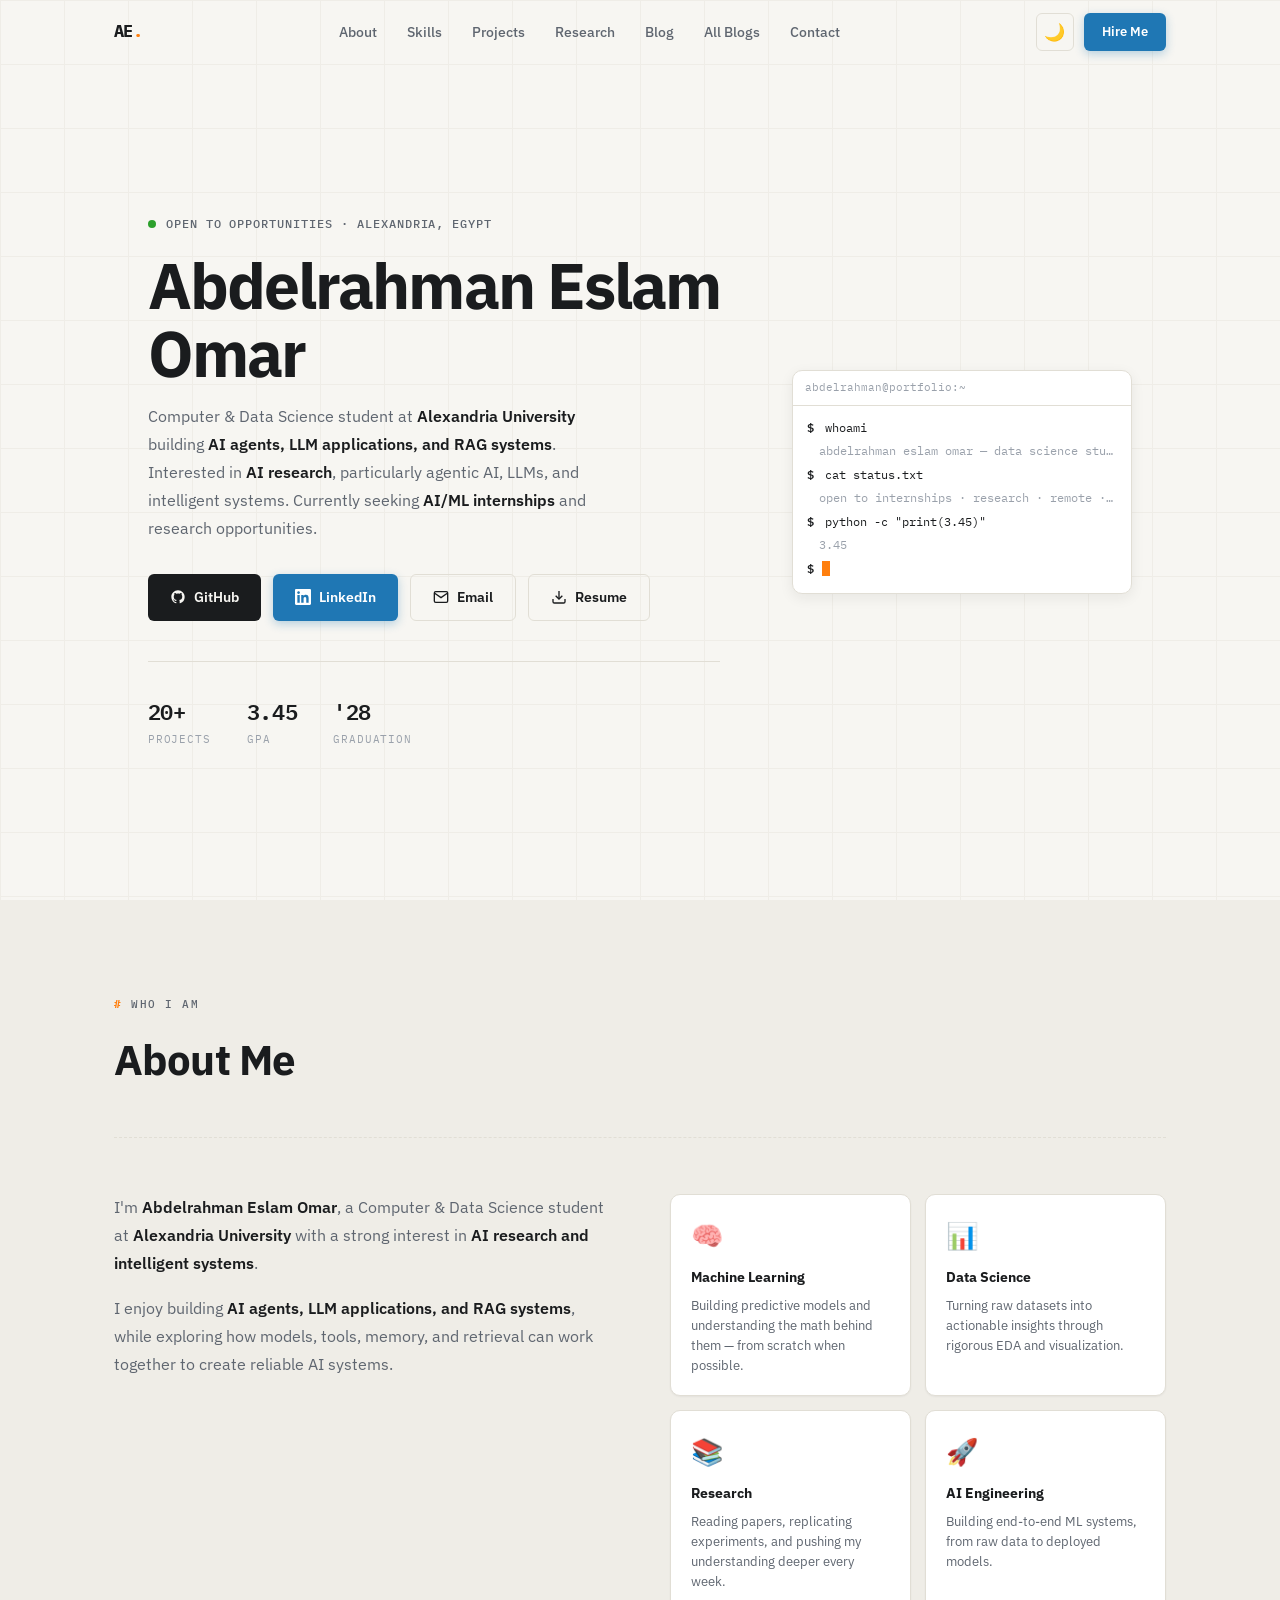
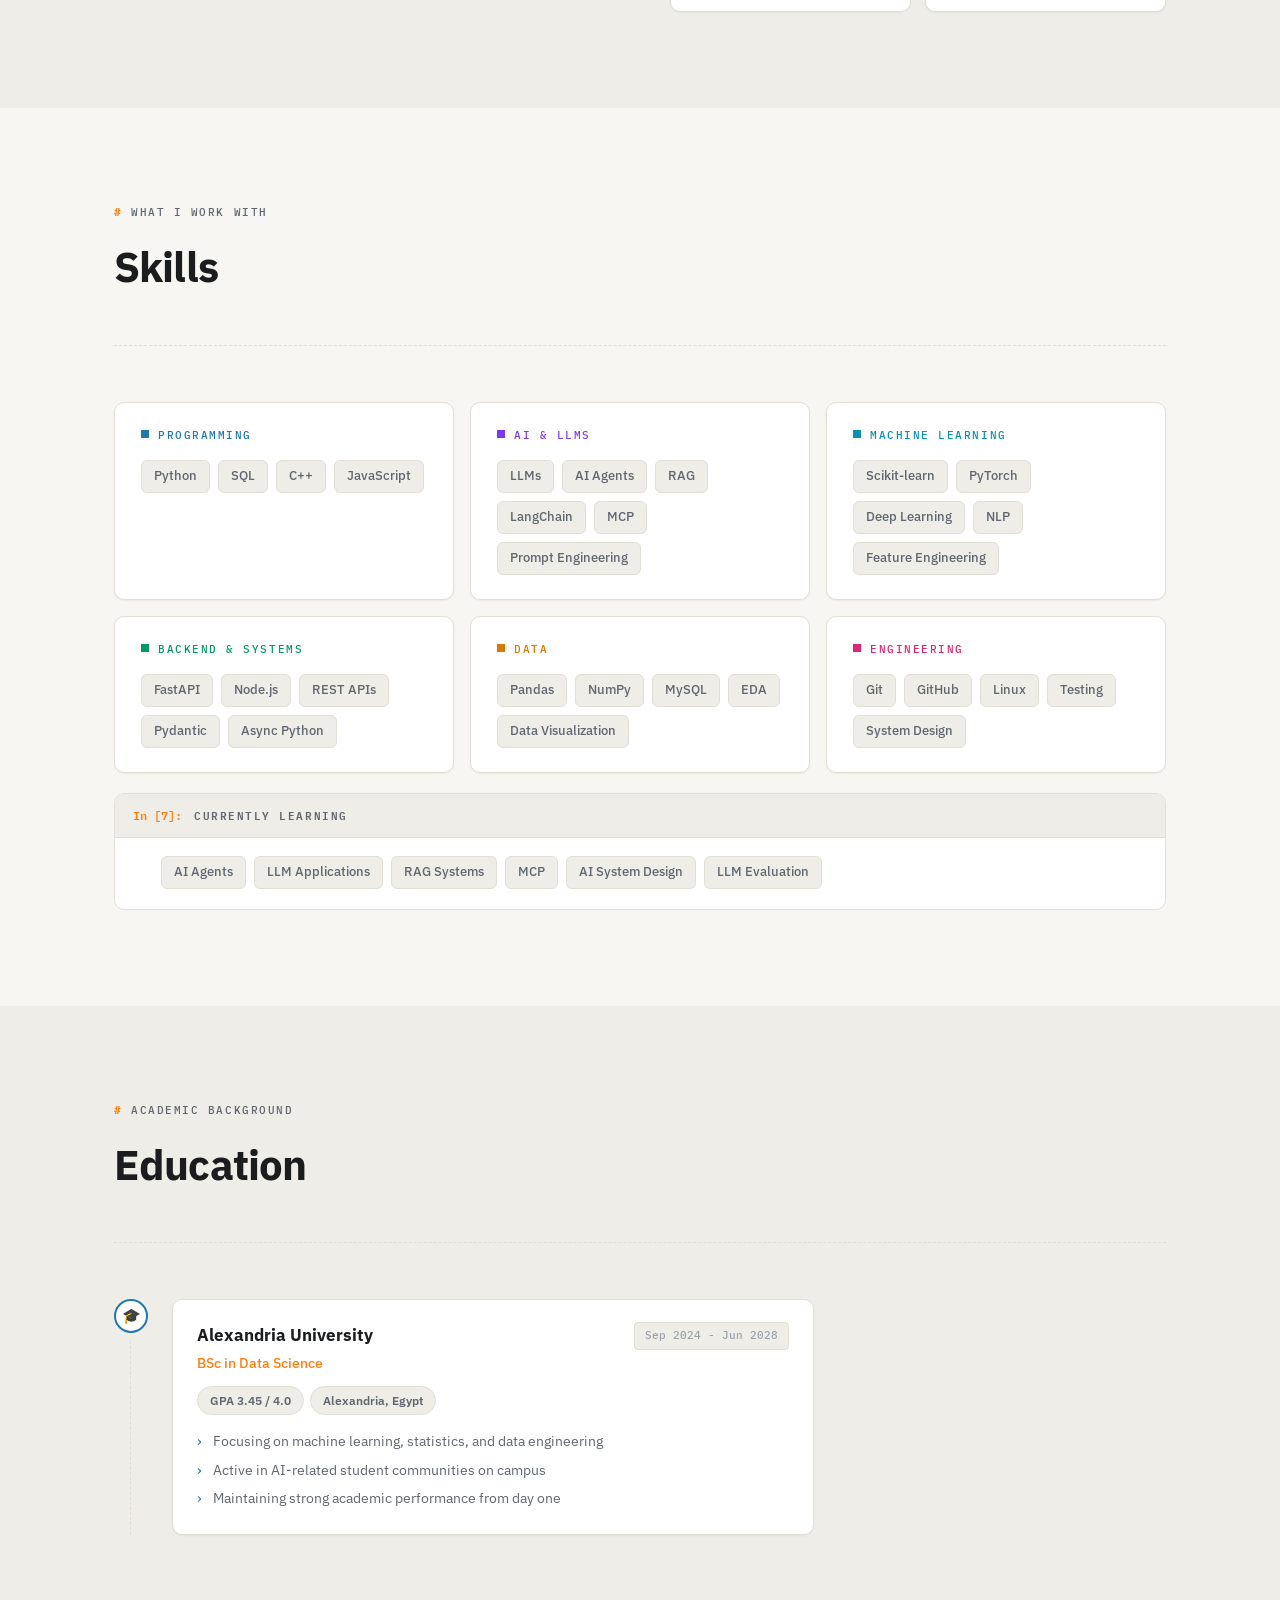
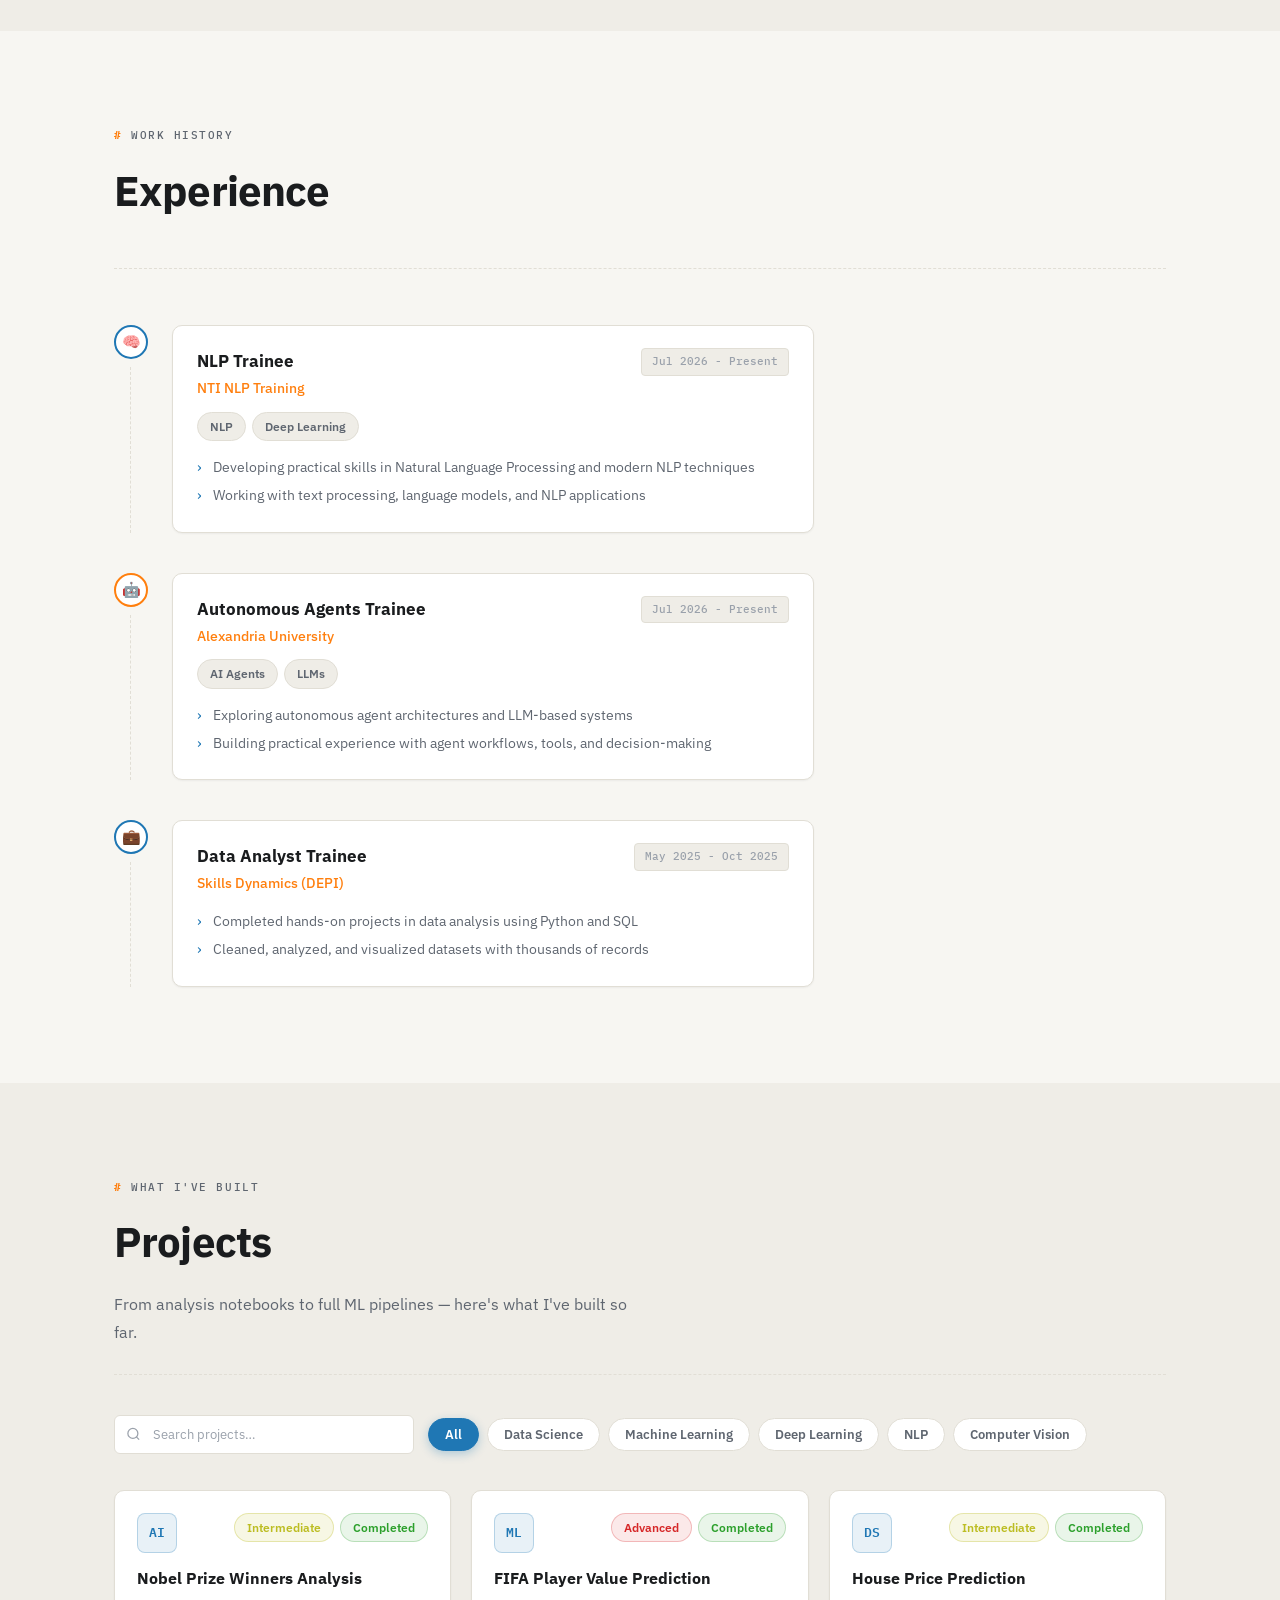
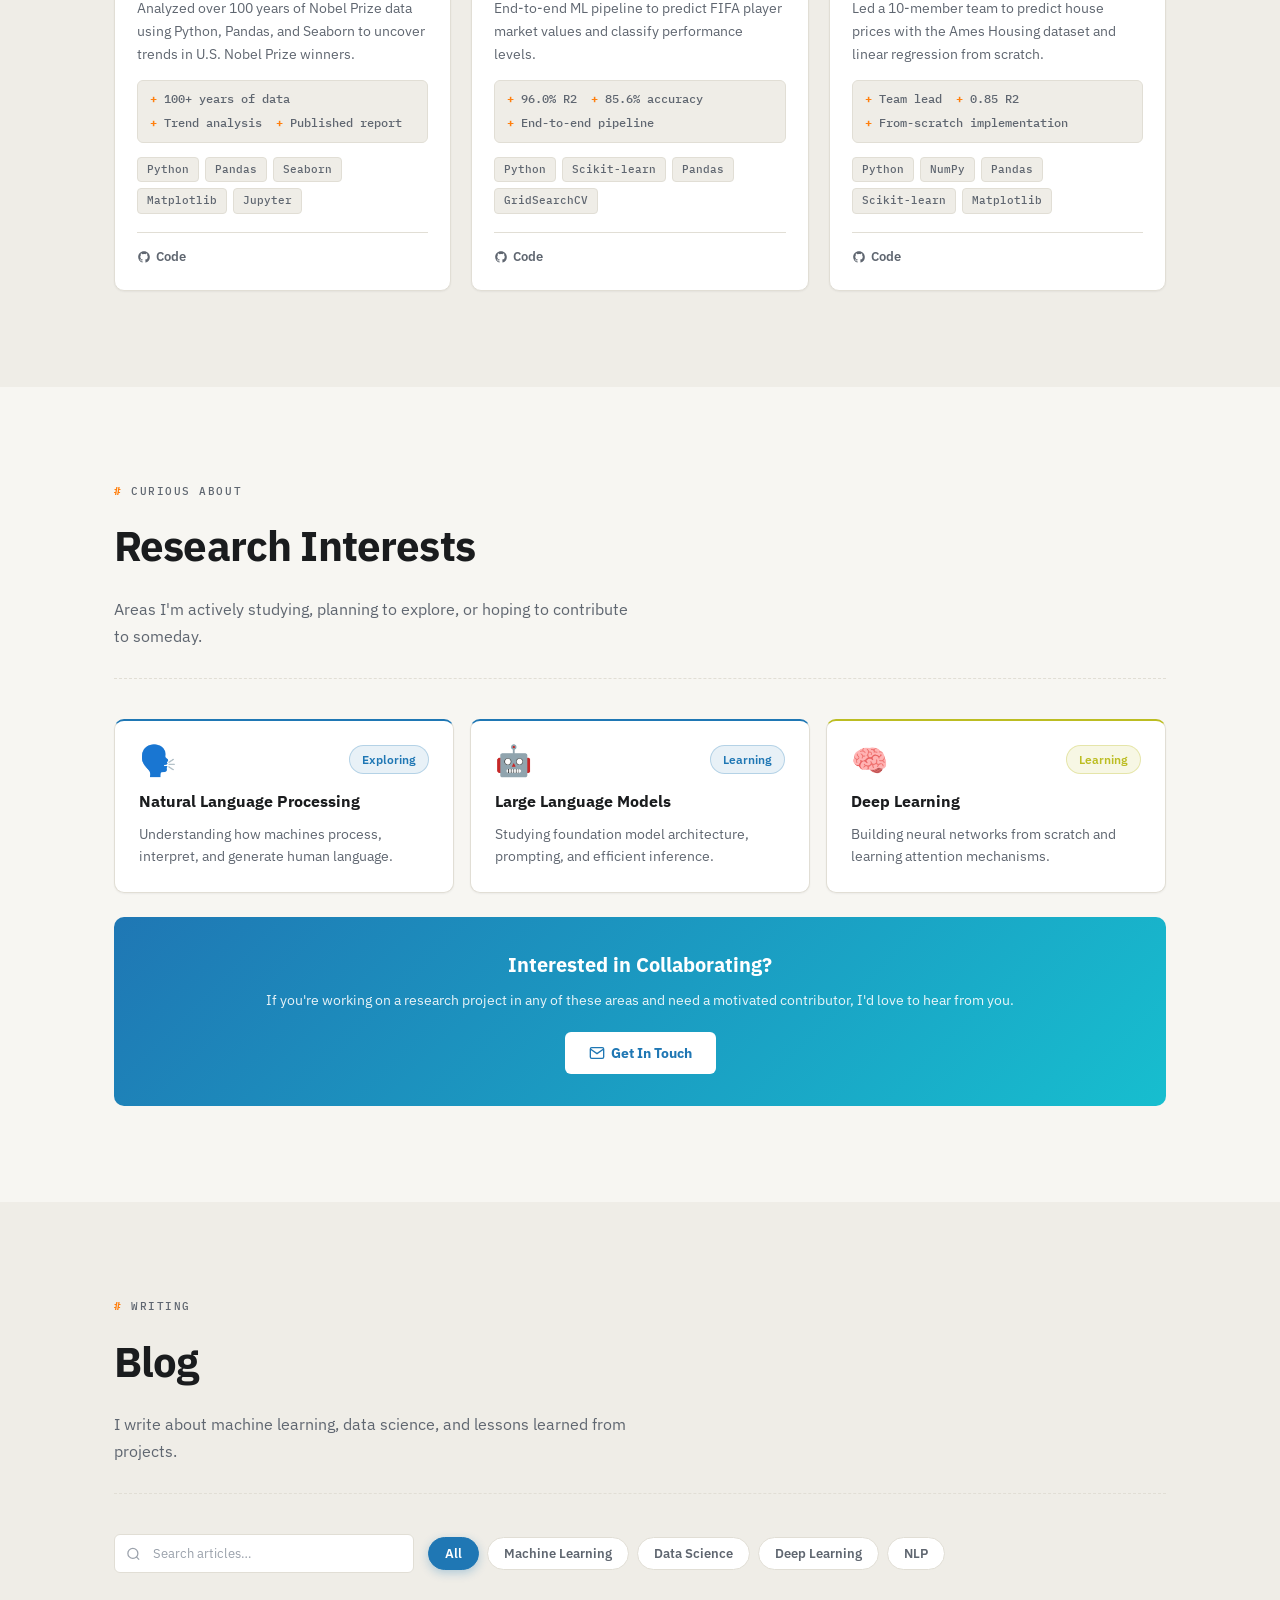
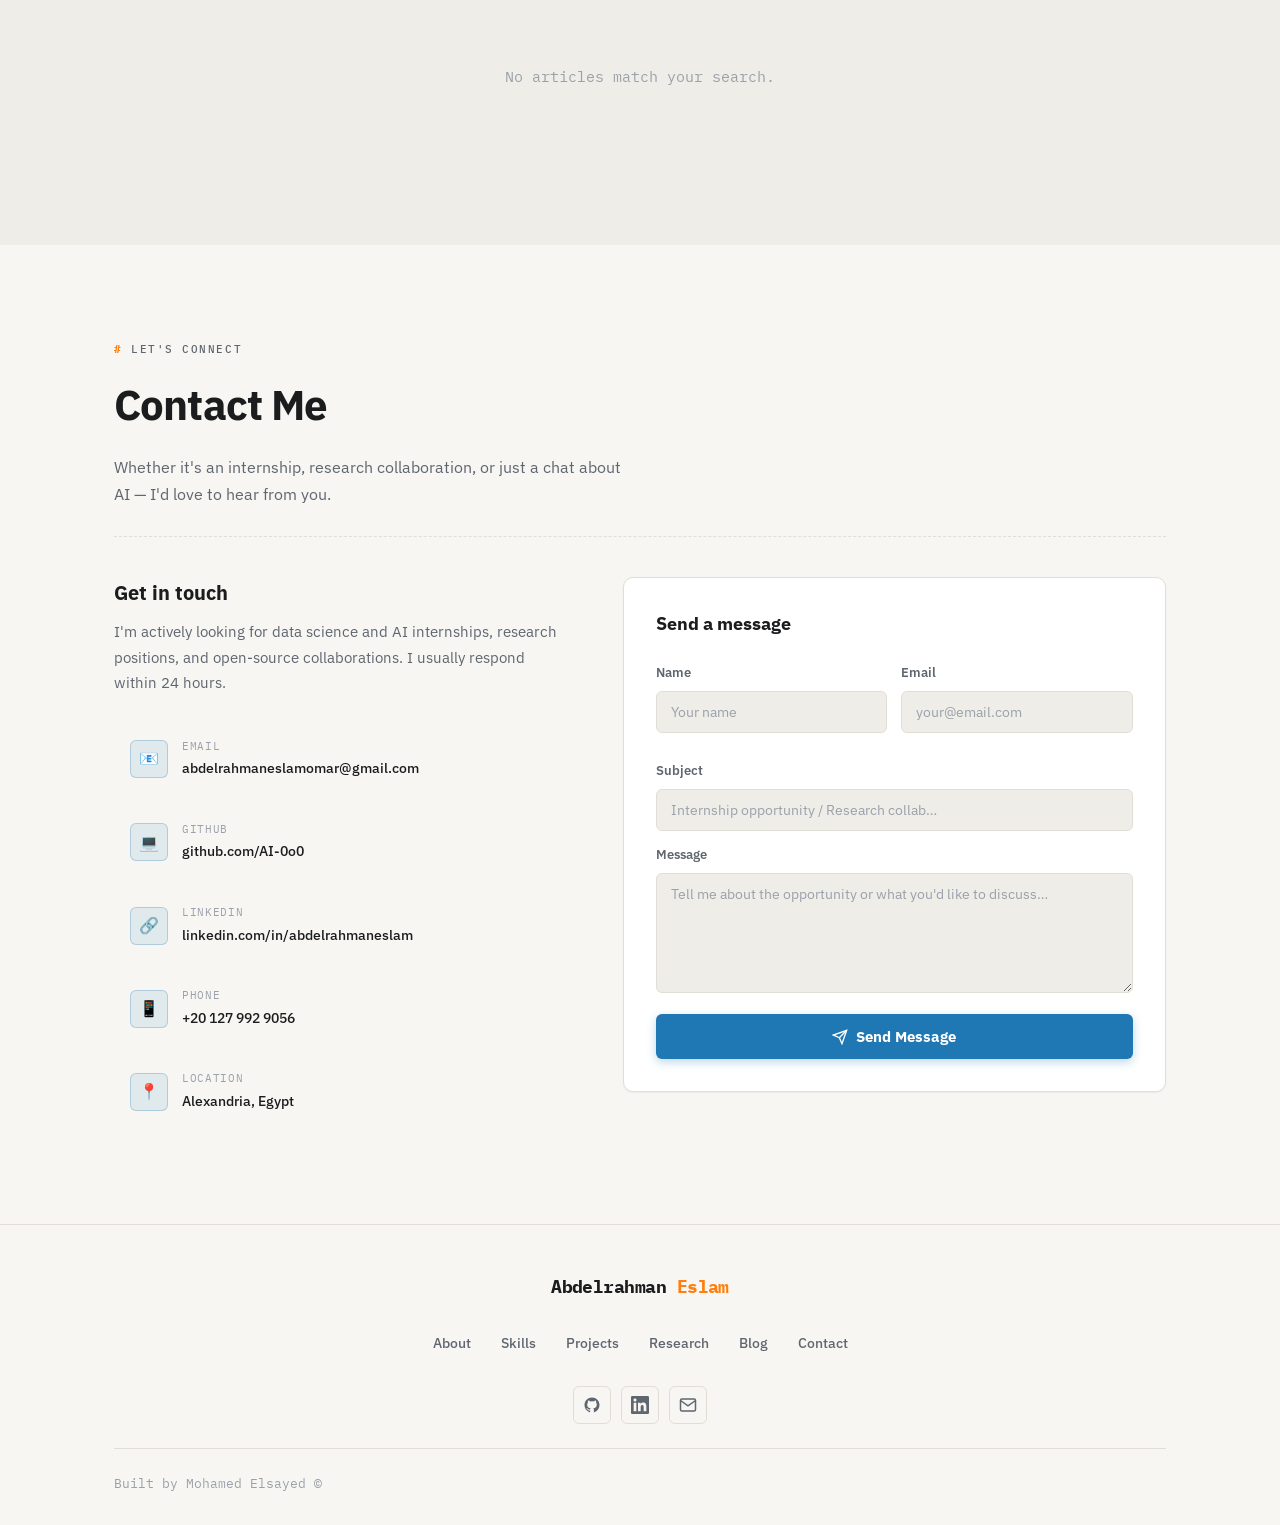
==== commit 64d40f04: "refactor: update fonts, improve scroll progress, and enhance UI elements - Replaced font families wi" ====
--- a/index.html
+++ b/index.html
@@ -3,6 +3,10 @@
   <head>
     <meta charset="UTF-8" />
     <meta name="viewport" content="width=device-width, initial-scale=1.0" />
+    <link
+      rel="icon"
+      href="data:image/svg+xml,%3Csvg xmlns='http://www.w3.org/2000/svg' viewBox='0 0 32 32'%3E%3Crect width='32' height='32' rx='7' fill='%23111317'/%3E%3Ctext x='16' y='22.5' font-family='ui-monospace,monospace' font-size='17' font-weight='bold' fill='%23FF7F0E' text-anchor='middle'%3E%24_%3C/text%3E%3C/svg%3E"
+    />
     <meta
       name="description"
       content="Abdelrahman Eslam Omar — Data Science student at Alexandria University. Building ML models, ML pipelines, and AI projects."
@@ -86,7 +90,7 @@
     <link rel="preconnect" href="https://fonts.googleapis.com" />
     <link rel="preconnect" href="https://fonts.gstatic.com" crossorigin />
     <link
-      href="https://fonts.googleapis.com/css2?family=Sora:wght@300;400;500;600;700;800&family=JetBrains+Mono:wght@400;500&display=swap"
+      href="https://fonts.googleapis.com/css2?family=IBM+Plex+Sans:wght@400;500;600;700&family=IBM+Plex+Mono:wght@400;500;600;700&display=swap"
       rel="stylesheet"
     />
 
@@ -94,6 +98,7 @@
   </head>
 
   <body>
+    <div id="scroll-progress" aria-hidden="true"></div>
     <!-- ============================================================
      NAVIGATION
      ============================================================ -->
@@ -139,8 +144,6 @@
      ============================================================ -->
     <section id="hero">
       <div class="hero-grid"></div>
-      <div class="hero-blob-1"></div>
-      <div class="hero-blob-2"></div>
       <div class="container">
         <div class="hero-content">
           <div class="hero-text">
@@ -151,9 +154,6 @@
               >
             </div>
             <h1 class="hero-name fade-up-2">Abdelrahman<br />Eslam Omar</h1>
-            <p class="hero-role fade-up-3">
-              <span id="typing-text"></span><span id="cursor"></span>
-            </p>
             <p class="hero-bio fade-up-4">
               Data Science student at
               <strong>Alexandria University</strong> building ML pipelines,
@@ -248,26 +248,30 @@
               </div>
             </div>
           </div>
-          <div class="hero-avatar-wrap">
-            <div class="hero-avatar-ring"></div>
-            <div class="hero-avatar">AE</div>
-            <div class="hero-badge-float b1">✓ GPA 3.45</div>
-            <div class="hero-badge-float b2">🔍 Open to Internships</div>
+          <div class="hero-term fade-up-3" aria-hidden="true">
+            <div class="term-bar">
+              <span class="term-title">abdelrahman@portfolio:~</span>
+            </div>
+            <div class="term-body">
+              <p class="term-line"><span class="term-prompt">$</span> whoami</p>
+              <p class="term-out term-line">
+                abdelrahman eslam omar — data science student
+              </p>
+              <p class="term-line"><span class="term-prompt">$</span> cat status.txt</p>
+              <p class="term-out term-line">
+                open to internships · research · remote · alexandria, eg
+              </p>
+              <p class="term-line">
+                <span class="term-prompt">$</span> python -c "print(3.45)"
+              </p>
+              <p class="term-out term-line">3.45</p>
+              <p class="term-line">
+                <span class="term-prompt">$</span><span class="term-caret"></span>
+              </p>
+            </div>
           </div>
         </div>
       </div>
-      <a href="#about" class="scroll-cue">
-        <svg
-          viewBox="0 0 24 24"
-          fill="none"
-          stroke="currentColor"
-          stroke-width="2"
-        >
-          <line x1="12" y1="5" x2="12" y2="19" />
-          <polyline points="19,12 12,19 5,12" />
-        </svg>
-        scroll
-      </a>
     </section>
 
     <!-- ============================================================
@@ -426,14 +430,19 @@
           </div>
         </div>
         <div class="skills-learning">
-          <p class="skills-learning-title">📚 Currently Learning</p>
-          <div class="skill-tags">
-            <span class="skill-tag">Deep Learning</span>
-            <span class="skill-tag">Neural Networks</span>
-            <span class="skill-tag">PyTorch</span>
-            <span class="skill-tag">NLP Fundamentals</span>
-            <span class="skill-tag">TensorFlow</span>
-            <span class="skill-tag">Computer Vision Basics</span>
+          <div class="cell-head">
+            <span class="cell-prompt">In [7]:</span>
+            <span class="skills-learning-title">currently learning</span>
+          </div>
+          <div class="cell-output">
+            <div class="skill-tags">
+              <span class="skill-tag">Deep Learning</span>
+              <span class="skill-tag">Neural Networks</span>
+              <span class="skill-tag">PyTorch</span>
+              <span class="skill-tag">NLP Fundamentals</span>
+              <span class="skill-tag">TensorFlow</span>
+              <span class="skill-tag">Computer Vision Basics</span>
+            </div>
           </div>
         </div>
       </div>
@@ -1002,8 +1011,11 @@
             </a>
           </div>
           <div class="footer-bottom">
-            Built with ❤️ and Python by Abdelrahman Eslam @
-            <span id="year"></span>
+            <span
+              >Built with ❤️ and Python by Abdelrahman Eslam @
+              <span id="year"></span></span
+            >
+            <a href="#hero" class="back-top">↑ top</a>
           </div>
         </div>
       </div>
--- a/style.css
+++ b/style.css
@@ -2,47 +2,51 @@
    CSS CUSTOM PROPERTIES
    ============================================================ */
       :root {
-        --bg: #f8f7f4;
+        --bg: #f7f6f2;
         --bg-card: #ffffff;
-        --bg-subtle: #f0eeea;
-        --border: #e5e2dc;
-        --text: #1a1816;
-        --text-muted: #6b6560;
-        --text-light: #9c9790;
-        --accent: #1d4ed8;
-        --accent-2: #0891b2;
-        --accent-glow: rgba(29, 78, 216, 0.12);
-        --green: #059669;
-        --amber: #d97706;
-        --red: #dc2626;
-        --radius: 14px;
-        --radius-sm: 8px;
-        --shadow-sm: 0 1px 3px rgba(0, 0, 0, 0.06),
-          0 1px 2px rgba(0, 0, 0, 0.04);
-        --shadow-md: 0 4px 16px rgba(0, 0, 0, 0.08),
-          0 2px 6px rgba(0, 0, 0, 0.04);
-        --shadow-lg: 0 12px 40px rgba(0, 0, 0, 0.12),
-          0 4px 12px rgba(0, 0, 0, 0.06);
+        --bg-subtle: #efede7;
+        --border: #e1ded5;
+        --text: #1a1c1e;
+        --text-muted: #5f6670;
+        --text-light: #9aa1ab;
+        --accent: #1f77b4;
+        --accent-2: #ff7f0e;
+        --accent-glow: rgba(31, 119, 180, 0.1);
+        --green: #2ca02c;
+        --amber: #bcbd22;
+        --red: #d62728;
+        --purple: #9467bd;
+        --cyan: #17becf;
+        --radius: 10px;
+        --radius-sm: 6px;
+        --shadow-sm: 0 1px 2px rgba(26, 28, 30, 0.05);
+        --shadow-md: 0 4px 14px rgba(26, 28, 30, 0.07);
+        --shadow-lg: 0 12px 36px rgba(26, 28, 30, 0.1);
         --nav-h: 64px;
-        --font-body: "Sora", sans-serif;
-        --font-mono: "JetBrains Mono", monospace;
+        --font-body: "IBM Plex Sans", system-ui, sans-serif;
+        --font-mono: "IBM Plex Mono", ui-monospace, monospace;
         --transition: all 0.25s cubic-bezier(0.4, 0, 0.2, 1);
       }
 
       [data-theme="dark"] {
-        --bg: #0f0e0d;
-        --bg-card: #1a1917;
-        --bg-subtle: #201e1c;
-        --border: #2a2825;
-        --text: #f0ede8;
-        --text-muted: #9c9790;
-        --text-light: #6b6560;
-        --accent: #3b82f6;
-        --accent-2: #22d3ee;
-        --accent-glow: rgba(59, 130, 246, 0.15);
-        --shadow-sm: 0 1px 3px rgba(0, 0, 0, 0.3);
-        --shadow-md: 0 4px 16px rgba(0, 0, 0, 0.4);
-        --shadow-lg: 0 12px 40px rgba(0, 0, 0, 0.5);
+        --bg: #0e1114;
+        --bg-card: #15191e;
+        --bg-subtle: #1b2026;
+        --border: #262c34;
+        --text: #e8e5de;
+        --text-muted: #8a919c;
+        --text-light: #5e6670;
+        --accent: #4c9be8;
+        --accent-2: #ff9e3d;
+        --accent-glow: rgba(76, 155, 232, 0.14);
+        --green: #3dbe4b;
+        --amber: #d4c93e;
+        --red: #f14b47;
+        --purple: #b38ad8;
+        --cyan: #4fd6e8;
+        --shadow-sm: 0 1px 2px rgba(0, 0, 0, 0.35);
+        --shadow-md: 0 4px 14px rgba(0, 0, 0, 0.4);
+        --shadow-lg: 0 12px 36px rgba(0, 0, 0, 0.5);
       }
 
       /* ============================================================
@@ -87,6 +91,10 @@
       ul {
         list-style: none;
       }
+      :focus-visible {
+        outline: 2px solid var(--accent);
+        outline-offset: 2px;
+      }
 
       /* ============================================================
    UTILITIES
@@ -95,6 +103,7 @@
         max-width: 1100px;
         margin: 0 auto;
         padding: 0 24px;
+        min-width: 0;
       }
       .section {
         padding: 96px 0;
@@ -107,15 +116,20 @@
         font-family: var(--font-mono);
         font-size: 11px;
         font-weight: 500;
-        letter-spacing: 0.2em;
+        letter-spacing: 0.14em;
         text-transform: uppercase;
-        color: var(--accent);
+        color: var(--text-muted);
         margin-bottom: 12px;
+      }
+      .section-label::before {
+        content: "# ";
+        color: var(--accent-2);
+        font-weight: 700;
       }
 
       .section-title {
         font-size: clamp(28px, 4vw, 42px);
-        font-weight: 800;
+        font-weight: 700;
         letter-spacing: -0.02em;
         color: var(--text);
         margin-bottom: 16px;
@@ -130,6 +144,11 @@
 
       .section-head {
         margin-bottom: 56px;
+        border-bottom: 1px dashed var(--border);
+        padding-bottom: 28px;
+      }
+      .section-head:has(.section-subtitle) {
+        margin-bottom: 40px;
       }
 
       .badge {
@@ -143,19 +162,19 @@
         border: 1px solid transparent;
       }
       .badge-blue {
-        background: rgba(29, 78, 216, 0.1);
+        background: rgba(31, 119, 180, 0.1);
         color: var(--accent);
-        border-color: rgba(29, 78, 216, 0.2);
+        border-color: rgba(31, 119, 180, 0.25);
       }
       .badge-green {
-        background: rgba(5, 150, 105, 0.1);
+        background: rgba(44, 160, 44, 0.1);
         color: var(--green);
-        border-color: rgba(5, 150, 105, 0.2);
+        border-color: rgba(44, 160, 44, 0.25);
       }
       .badge-amber {
-        background: rgba(217, 119, 6, 0.1);
+        background: rgba(188, 189, 34, 0.12);
         color: var(--amber);
-        border-color: rgba(217, 119, 6, 0.2);
+        border-color: rgba(188, 189, 34, 0.3);
       }
       .badge-gray {
         background: var(--bg-subtle);
@@ -163,9 +182,9 @@
         border-color: var(--border);
       }
       .badge-red {
-        background: rgba(220, 38, 38, 0.1);
+        background: rgba(214, 39, 40, 0.1);
         color: var(--red);
-        border-color: rgba(220, 38, 38, 0.2);
+        border-color: rgba(214, 39, 40, 0.25);
       }
 
       .card {
@@ -178,7 +197,7 @@
       .card:hover {
         box-shadow: var(--shadow-md);
         transform: translateY(-2px);
-        border-color: rgba(29, 78, 216, 0.2);
+        border-color: rgba(31, 119, 180, 0.3);
       }
 
       .btn {
@@ -195,10 +214,10 @@
       .btn-primary {
         background: var(--accent);
         color: #fff;
-        box-shadow: 0 4px 14px rgba(29, 78, 216, 0.3);
+        box-shadow: 0 3px 10px rgba(31, 119, 180, 0.3);
       }
       .btn-primary:hover {
-        filter: brightness(1.1);
+        filter: brightness(1.08);
         transform: translateY(-1px);
       }
       .btn-outline {
@@ -219,10 +238,10 @@
       }
 
       .tag {
-        padding: 4px 10px;
-        border-radius: 6px;
+        padding: 3px 9px;
+        border-radius: 4px;
         font-size: 11px;
-        font-weight: 600;
+        font-weight: 500;
         background: var(--bg-subtle);
         color: var(--text-muted);
         border: 1px solid var(--border);
@@ -242,40 +261,6 @@
           transform: translateY(0);
         }
       }
-      @keyframes blink {
-        0%,
-        100% {
-          opacity: 1;
-        }
-        50% {
-          opacity: 0;
-        }
-      }
-      @keyframes float {
-        0%,
-        100% {
-          transform: translateY(0);
-        }
-        50% {
-          transform: translateY(-8px);
-        }
-      }
-      @keyframes gradientMove {
-        0% {
-          background-position: 0% 50%;
-        }
-        50% {
-          background-position: 100% 50%;
-        }
-        100% {
-          background-position: 0% 50%;
-        }
-      }
-      @keyframes spin {
-        to {
-          transform: rotate(360deg);
-        }
-      }
       @keyframes pulse {
         0%,
         100% {
@@ -303,6 +288,21 @@
       }
       .fade-up-5 {
         animation: fadeUp 0.6s 0.5s ease both;
+      }
+
+      /* ============================================================
+   SCROLL PROGRESS
+   ============================================================ */
+      #scroll-progress {
+        position: fixed;
+        top: 0;
+        left: 0;
+        right: 0;
+        height: 2px;
+        background: var(--accent-2);
+        transform-origin: 0 50%;
+        transform: scaleX(0);
+        z-index: 200;
       }
 
       /* ============================================================
@@ -332,15 +332,17 @@
         max-width: 1100px;
         margin: 0 auto;
         padding: 0 24px;
+        min-width: 0;
       }
       .nav-logo {
         font-size: 17px;
-        font-weight: 800;
+        font-weight: 700;
         letter-spacing: -0.03em;
         color: var(--text);
+        font-family: var(--font-mono);
       }
       .nav-logo span {
-        color: var(--accent);
+        color: var(--accent-2);
       }
       .nav-links {
         display: flex;
@@ -449,33 +451,7 @@
         background-image: linear-gradient(var(--border) 1px, transparent 1px),
           linear-gradient(90deg, var(--border) 1px, transparent 1px);
         background-size: 64px 64px;
-        opacity: 0.5;
-        pointer-events: none;
-      }
-      .hero-blob-1 {
-        position: absolute;
-        top: 15%;
-        left: 10%;
-        width: 400px;
-        height: 400px;
-        background: radial-gradient(
-          circle,
-          rgba(29, 78, 216, 0.08) 0%,
-          transparent 70%
-        );
-        pointer-events: none;
-      }
-      .hero-blob-2 {
-        position: absolute;
-        bottom: 20%;
-        right: 5%;
-        width: 300px;
-        height: 300px;
-        background: radial-gradient(
-          circle,
-          rgba(8, 145, 178, 0.07) 0%,
-          transparent 70%
-        );
+        opacity: 0.35;
         pointer-events: none;
       }
       .hero-content {
@@ -483,12 +459,13 @@
         z-index: 1;
         display: grid;
         grid-template-columns: 1fr auto;
-        gap: 60px;
+        gap: 72px;
         align-items: center;
         width: 100%;
       }
       .hero-text {
         max-width: 580px;
+        min-width: 0;
       }
       .hero-eyebrow {
         display: flex;
@@ -508,35 +485,17 @@
         font-size: 12px;
         font-weight: 500;
         color: var(--text-muted);
-        letter-spacing: 0.1em;
+        letter-spacing: 0.08em;
+        text-transform: uppercase;
+        line-height: 1.4;
       }
       .hero-name {
-        font-size: clamp(36px, 5.5vw, 62px);
-        font-weight: 800;
+        font-size: clamp(38px, 5.5vw, 64px);
+        font-weight: 700;
         letter-spacing: -0.03em;
-        line-height: 1.08;
+        line-height: 1.06;
         margin-bottom: 14px;
         color: var(--text);
-      }
-      .hero-role {
-        font-size: clamp(18px, 2.5vw, 24px);
-        font-weight: 400;
-        color: var(--text-muted);
-        margin-bottom: 20px;
-        min-height: 36px;
-      }
-      #typing-text {
-        color: var(--accent);
-        font-weight: 600;
-      }
-      #cursor {
-        display: inline-block;
-        width: 2px;
-        height: 1em;
-        background: var(--accent);
-        margin-left: 2px;
-        vertical-align: text-bottom;
-        animation: blink 1s step-end infinite;
       }
       .hero-bio {
         font-size: 16px;
@@ -557,97 +516,104 @@
       }
       .hero-stats {
         display: flex;
-        gap: 32px;
+        gap: 36px;
         padding-top: 32px;
         border-top: 1px solid var(--border);
       }
       .stat-val {
-        font-size: 24px;
-        font-weight: 800;
+        font-family: var(--font-mono);
+        font-size: 22px;
+        font-weight: 600;
         color: var(--text);
         letter-spacing: -0.02em;
       }
       .stat-label {
-        font-size: 12px;
+        font-family: var(--font-mono);
+        font-size: 11px;
+        letter-spacing: 0.08em;
+        text-transform: uppercase;
         color: var(--text-light);
         margin-top: 2px;
       }
 
-      /* Avatar */
-      .hero-avatar-wrap {
-        position: relative;
+      /* Hero terminal card */
+      .hero-term {
         flex-shrink: 0;
-        animation: float 4s ease-in-out infinite;
-      }
-      .hero-avatar {
-        width: 220px;
-        height: 220px;
-        border-radius: 28px;
-        background: linear-gradient(
-          135deg,
-          var(--accent) 0%,
-          var(--accent-2) 100%
-        );
-        display: flex;
-        align-items: center;
-        justify-content: center;
-        font-size: 64px;
-        font-weight: 800;
-        color: #fff;
-        box-shadow: var(--shadow-lg), 0 0 0 8px var(--accent-glow);
-        position: relative;
-        z-index: 1;
-      }
-      .hero-avatar-ring {
-        position: absolute;
-        inset: -12px;
-        border-radius: 36px;
-        border: 1.5px dashed rgba(29, 78, 216, 0.25);
-        animation: spin 20s linear infinite;
-      }
-      .hero-badge-float {
-        position: absolute;
+        width: 340px;
+        max-width: 100%;
         background: var(--bg-card);
         border: 1px solid var(--border);
-        border-radius: 10px;
+        border-radius: var(--radius);
+        overflow: hidden;
+        box-shadow: var(--shadow-md);
+        transition: var(--transition);
+      }
+      .hero-term:hover {
+        box-shadow: var(--shadow-lg);
+        transform: translateY(-3px);
+        border-color: rgba(255, 127, 14, 0.35);
+      }
+      .term-bar {
+        display: flex;
+        align-items: center;
+        gap: 8px;
         padding: 8px 12px;
-        box-shadow: var(--shadow-md);
-        font-size: 12px;
+        border-bottom: 1px solid var(--border);
+        background: var(--bg-elevated);
+      }
+      .term-title {
+        font-family: var(--font-mono);
+        font-size: 11px;
+        color: var(--text-light);
+      }
+      .term-body {
+        padding: 12px 14px 10px;
+      }
+      .term-line {
+        font-family: var(--font-mono);
+        font-size: 11.5px;
+        line-height: 1.65;
+        margin: 0 0 4px;
+        white-space: nowrap;
+        overflow: hidden;
+        text-overflow: ellipsis;
+        animation: fadeUp 0.5s ease both;
+      }
+      .term-line:nth-of-type(2) {
+        animation-delay: 0.15s;
+      }
+      .term-line:nth-of-type(3) {
+        animation-delay: 0.3s;
+      }
+      .term-line:nth-of-type(4) {
+        animation-delay: 0.45s;
+      }
+      .term-line:nth-of-type(5) {
+        animation-delay: 0.6s;
+      }
+      .term-line:nth-of-type(6) {
+        animation-delay: 0.75s;
+      }
+      .term-line:nth-of-type(7) {
+        animation-delay: 0.9s;
+      }
+      .term-out {
+        color: var(--text-light);
+        padding-left: 12px;
+      }
+      .term-prompt {
+        color: var(--accent-1);
         font-weight: 600;
-        white-space: nowrap;
-        z-index: 2;
-      }
-      .hero-badge-float.b1 {
-        top: -16px;
-        right: -20px;
-        color: var(--green);
-      }
-      .hero-badge-float.b2 {
-        bottom: -16px;
-        left: -20px;
-        color: var(--accent);
-      }
-
-      .scroll-cue {
-        position: absolute;
-        bottom: 32px;
-        left: 50%;
-        transform: translateX(-50%);
-        display: flex;
-        flex-direction: column;
-        align-items: center;
-        gap: 6px;
-        color: var(--text-light);
-        font-size: 11px;
-        font-family: var(--font-mono);
-        letter-spacing: 0.1em;
-        text-transform: uppercase;
-        animation: float 2.5s ease-in-out infinite;
-        text-decoration: none;
-      }
-      .scroll-cue svg {
-        width: 18px;
-        height: 18px;
+        margin-right: 4px;
+      }
+      .term-caret {
+        display: inline-block;
+        width: 8px;
+        height: 15px;
+        margin-left: 4px;
+        vertical-align: text-bottom;
+        background: var(--accent-2);
+        animation: blink 1.1s steps(2, start) infinite;
       }
 
       /* ============================================================
@@ -715,9 +681,18 @@
         font-family: var(--font-mono);
         font-size: 11px;
         font-weight: 500;
-        letter-spacing: 0.18em;
+        letter-spacing: 0.14em;
         text-transform: uppercase;
         margin-bottom: 16px;
+      }
+      .skill-group-title::before {
+        content: "";
+        display: inline-block;
+        width: 8px;
+        height: 8px;
+        margin-right: 9px;
+        background: currentColor;
+        vertical-align: 1px;
       }
       .skill-tags {
         display: flex;
@@ -742,16 +717,34 @@
 
       .skills-learning {
         margin-top: 20px;
-        padding: 22px 26px;
         border-radius: var(--radius);
-        border: 1px solid rgba(29, 78, 216, 0.2);
-        background: var(--accent-glow);
+        border: 1px solid var(--border);
+        background: var(--bg-card);
+        overflow: hidden;
+      }
+      .cell-head {
+        display: flex;
+        align-items: baseline;
+        gap: 12px;
+        padding: 12px 18px;
+        border-bottom: 1px solid var(--border);
+        background: var(--bg-subtle);
+        font-family: var(--font-mono);
+      }
+      .cell-prompt {
+        color: var(--accent-2);
+        font-weight: 600;
+        font-size: 12px;
       }
       .skills-learning-title {
-        font-size: 13px;
-        font-weight: 700;
-        color: var(--accent);
-        margin-bottom: 14px;
+        font-size: 11px;
+        font-weight: 600;
+        letter-spacing: 0.14em;
+        text-transform: uppercase;
+        color: var(--text-muted);
+      }
+      .cell-output {
+        padding: 18px 18px 20px 46px;
       }
 
       /* ============================================================
@@ -776,27 +769,28 @@
         flex-shrink: 0;
       }
       .timeline-dot {
-        width: 36px;
-        height: 36px;
+        width: 34px;
+        height: 34px;
         border-radius: 50%;
         display: flex;
         align-items: center;
         justify-content: center;
-        font-size: 16px;
+        font-size: 15px;
         flex-shrink: 0;
-        box-shadow: var(--shadow-md);
+        background: var(--bg-card);
+        border: 2px solid var(--accent);
       }
       .timeline-dot.blue {
-        background: linear-gradient(135deg, var(--accent), #60a5fa);
+        border-color: var(--accent);
       }
       .timeline-dot.cyan {
-        background: linear-gradient(135deg, var(--accent-2), #67e8f9);
+        border-color: var(--accent-2);
       }
       .timeline-line {
-        width: 2px;
+        width: 1.5px;
         flex: 1;
         margin-top: 8px;
-        background: linear-gradient(to bottom, var(--border), transparent);
+        border-left: 1.5px dashed var(--border);
         min-height: 20px;
       }
       .timeline-card {
@@ -819,7 +813,7 @@
       .timeline-sub {
         font-size: 14px;
         font-weight: 500;
-        color: var(--accent);
+        color: var(--accent-2);
         margin-top: 2px;
       }
       .timeline-period {
@@ -829,7 +823,7 @@
         color: var(--text-light);
         padding: 4px 10px;
         background: var(--bg-subtle);
-        border-radius: 6px;
+        border-radius: 4px;
         border: 1px solid var(--border);
         white-space: nowrap;
       }
@@ -845,12 +839,12 @@
         line-height: 1.6;
       }
       .timeline-list li::before {
-        content: "▸";
+        content: "›";
         position: absolute;
         left: 0;
         color: var(--accent);
-        font-size: 11px;
-        top: 5px;
+        font-size: 15px;
+        top: 2px;
       }
       .timeline-tech {
         display: flex;
@@ -927,7 +921,7 @@
         background: var(--accent);
         border-color: var(--accent);
         color: #fff;
-        box-shadow: 0 4px 12px rgba(29, 78, 216, 0.3);
+        box-shadow: 0 3px 10px rgba(31, 119, 180, 0.3);
       }
       .projects-grid {
         display: grid;
@@ -937,10 +931,6 @@
       .project-card {
         overflow: hidden;
       }
-      .project-card-accent {
-        height: 3px;
-        background: linear-gradient(90deg, var(--accent), var(--accent-2));
-      }
       .project-card-body {
         padding: 22px;
       }
@@ -951,15 +941,18 @@
         margin-bottom: 14px;
       }
       .project-icon {
-        width: 42px;
-        height: 42px;
-        border-radius: 10px;
+        width: 40px;
+        height: 40px;
+        border-radius: 8px;
         background: var(--accent-glow);
-        border: 1px solid rgba(29, 78, 216, 0.2);
+        border: 1px solid rgba(31, 119, 180, 0.25);
         display: flex;
         align-items: center;
         justify-content: center;
-        font-size: 20px;
+        font-family: var(--font-mono);
+        font-size: 13px;
+        font-weight: 600;
+        color: var(--accent);
       }
       .project-badges {
         display: flex;
@@ -983,16 +976,23 @@
       .project-highlights {
         display: flex;
         flex-wrap: wrap;
-        gap: 6px;
+        gap: 6px 14px;
         margin-bottom: 14px;
+        padding: 9px 12px;
+        border: 1px solid var(--border);
+        border-radius: var(--radius-sm);
+        background: var(--bg-subtle);
       }
       .project-highlight {
-        font-size: 11px;
-        font-weight: 600;
-        padding: 3px 9px;
-        border-radius: 5px;
-        background: rgba(29, 78, 216, 0.07);
-        color: var(--accent);
+        font-family: var(--font-mono);
+        font-size: 11.5px;
+        font-weight: 500;
+        color: var(--text-muted);
+      }
+      .project-highlight::before {
+        content: "+ ";
+        color: var(--accent-2);
+        font-weight: 700;
       }
       .project-tech {
         display: flex;
@@ -1028,6 +1028,7 @@
         padding: 60px;
         color: var(--text-light);
         font-size: 15px;
+        font-family: var(--font-mono);
       }
 
       /* ============================================================
@@ -1041,6 +1042,18 @@
       .research-card {
         padding: 24px;
       }
+      .research-card:has(.badge-blue) {
+        border-top: 2px solid var(--accent);
+      }
+      .research-card:has(.badge-green) {
+        border-top: 2px solid var(--green);
+      }
+      .research-card:has(.badge-amber) {
+        border-top: 2px solid var(--amber);
+      }
+      .research-card:has(.badge-gray) {
+        border-top: 2px solid var(--text-light);
+      }
       .research-card-top {
         display: flex;
         align-items: start;
@@ -1066,11 +1079,7 @@
         margin-top: 24px;
         padding: 32px;
         border-radius: var(--radius);
-        background: linear-gradient(
-          135deg,
-          var(--accent) 0%,
-          var(--accent-2) 100%
-        );
+        background: linear-gradient(135deg, var(--accent) 0%, var(--cyan) 100%);
         text-align: center;
         color: #fff;
       }
@@ -1081,7 +1090,7 @@
       }
       .research-cta p {
         font-size: 14px;
-        opacity: 0.85;
+        opacity: 0.9;
         margin-bottom: 20px;
       }
       .research-cta a {
@@ -1115,7 +1124,7 @@
         flex-direction: column;
       }
       .blog-more-card {
-        border-color: rgba(29, 78, 216, 0.28);
+        border-color: rgba(31, 119, 180, 0.35);
         background: linear-gradient(180deg, var(--bg-card), var(--accent-glow));
       }
       .blog-card-body {
@@ -1207,6 +1216,7 @@
         color: var(--accent);
         font-size: 14px;
         font-weight: 700;
+        font-family: var(--font-mono);
       }
       .blog-article-head {
         padding-bottom: 34px;
@@ -1307,7 +1317,7 @@
    ============================================================ */
       .contact-grid {
         display: grid;
-        grid-template-columns: 1fr 1.2fr;
+        grid-template-columns: minmax(0, 1fr) minmax(0, 1.2fr);
         gap: 56px;
         align-items: start;
       }
@@ -1344,7 +1354,7 @@
         height: 38px;
         border-radius: var(--radius-sm);
         background: var(--accent-glow);
-        border: 1px solid rgba(29, 78, 216, 0.2);
+        border: 1px solid rgba(31, 119, 180, 0.25);
         display: flex;
         align-items: center;
         justify-content: center;
@@ -1355,11 +1365,14 @@
         font-size: 11px;
         color: var(--text-light);
         font-family: var(--font-mono);
+        letter-spacing: 0.06em;
+        text-transform: uppercase;
       }
       .contact-item-val {
         font-size: 14px;
         font-weight: 500;
         color: var(--text);
+        overflow-wrap: anywhere;
       }
       .contact-item a.contact-item-val {
         transition: var(--transition);
@@ -1434,10 +1447,10 @@
         align-items: center;
         justify-content: center;
         gap: 8px;
-        box-shadow: 0 4px 14px rgba(29, 78, 216, 0.3);
+        box-shadow: 0 3px 10px rgba(31, 119, 180, 0.3);
       }
       .form-submit:hover {
-        filter: brightness(1.1);
+        filter: brightness(1.08);
         transform: translateY(-1px);
       }
       .form-submit svg {
@@ -1460,11 +1473,12 @@
       }
       .footer-logo {
         font-size: 18px;
-        font-weight: 800;
+        font-weight: 700;
         letter-spacing: -0.03em;
+        font-family: var(--font-mono);
       }
       .footer-logo span {
-        color: var(--accent);
+        color: var(--accent-2);
       }
       .footer-links {
         display: flex;
@@ -1509,25 +1523,154 @@
         padding-top: 24px;
         border-top: 1px solid var(--border);
         width: 100%;
-        text-align: center;
+        display: flex;
+        align-items: center;
+        justify-content: space-between;
+        gap: 16px;
+        flex-wrap: wrap;
         font-size: 12.5px;
         color: var(--text-light);
         font-family: var(--font-mono);
       }
+      .back-top {
+        color: var(--text-light);
+        text-decoration: none;
+        transition: var(--transition);
+      }
+      .back-top:hover {
+        color: var(--accent-2);
+      }
+
+      /* ============================================================
+   SELECTION & SCROLLBAR
+   ============================================================ */
+      ::selection {
+        background: rgba(255, 127, 14, 0.28);
+        color: inherit;
+      }
+      ::-webkit-scrollbar {
+        width: 10px;
+        height: 10px;
+      }
+      ::-webkit-scrollbar-track {
+        background: var(--bg);
+      }
+      ::-webkit-scrollbar-thumb {
+        background: var(--border);
+        border-radius: 5px;
+        border: 2px solid var(--bg);
+      }
+      ::-webkit-scrollbar-thumb:hover {
+        background: var(--text-light);
+      }
+
+      /* ============================================================
+   PRINT — the portfolio as a report
+   ============================================================ */
+      @media print {
+        @page {
+          margin: 16mm;
+        }
+        #nav,
+        #hamburger,
+        #mobile-menu,
+        #theme-btn,
+        #scroll-progress,
+        .hero-cta,
+        .scroll-cue,
+        .search-box,
+        .filter-pills,
+        .project-links,
+        .form-submit,
+        .footer-social,
+        .research-cta a,
+        .hero-grid {
+          display: none !important;
+        }
+        body {
+          background: #fff !important;
+          color: #000 !important;
+        }
+        .section {
+          padding: 18px 0;
+          break-inside: avoid;
+        }
+        .card,
+        .skills-learning,
+        .hero-term {
+          box-shadow: none !important;
+          border-color: #ccc !important;
+          transform: none !important;
+        }
+        .section-head {
+          border-bottom-color: #bbb;
+        }
+        a {
+          color: #1f77b4 !important;
+        }
+        .card,
+        .timeline-item,
+        .section-head,
+        .fade-up,
+        .fade-up-1,
+        .fade-up-2,
+        .fade-up-3,
+        .fade-up-4,
+        .fade-up-5 {
+          opacity: 1 !important;
+          transform: none !important;
+          animation: none !important;
+        }
+      }
+
+      /* ============================================================
+   REDUCED MOTION
+   ============================================================ */
+      @media (prefers-reduced-motion: reduce) {
+        html {
+          scroll-behavior: auto;
+        }
+        .term-line {
+          animation: none;
+        }
+        .term-caret {
+          animation: none;
+        }
+        .hero-dot,
+        .scroll-cue {
+          animation: none;
+        }
+        .fade-up,
+        .fade-up-1,
+        .fade-up-2,
+        .fade-up-3,
+        .fade-up-4,
+        .fade-up-5 {
+          animation-duration: 0.01s;
+        }
+      }
 
       /* ============================================================
    RESPONSIVE
    ============================================================ */
       @media (max-width: 900px) {
+        #hero {
+          padding-bottom: 64px;
+        }
         .hero-content {
           grid-template-columns: 1fr;
           text-align: center;
-        }
-        .hero-avatar-wrap {
-          display: none;
+          gap: 48px;
+        }
+        .hero-term {
+          display: block;
+          width: 100%;
+          max-width: 340px;
+          margin: 0 auto;
         }
         .hero-eyebrow {
           justify-content: center;
+          flex-wrap: wrap;
         }
         .hero-cta {
           justify-content: center;
@@ -1576,7 +1719,6 @@
           grid-template-columns: 1fr;
         }
         .hero-stats {
-          gap: 20px;
-        }
-      }
-
+          gap: 24px;
+        }
+      }
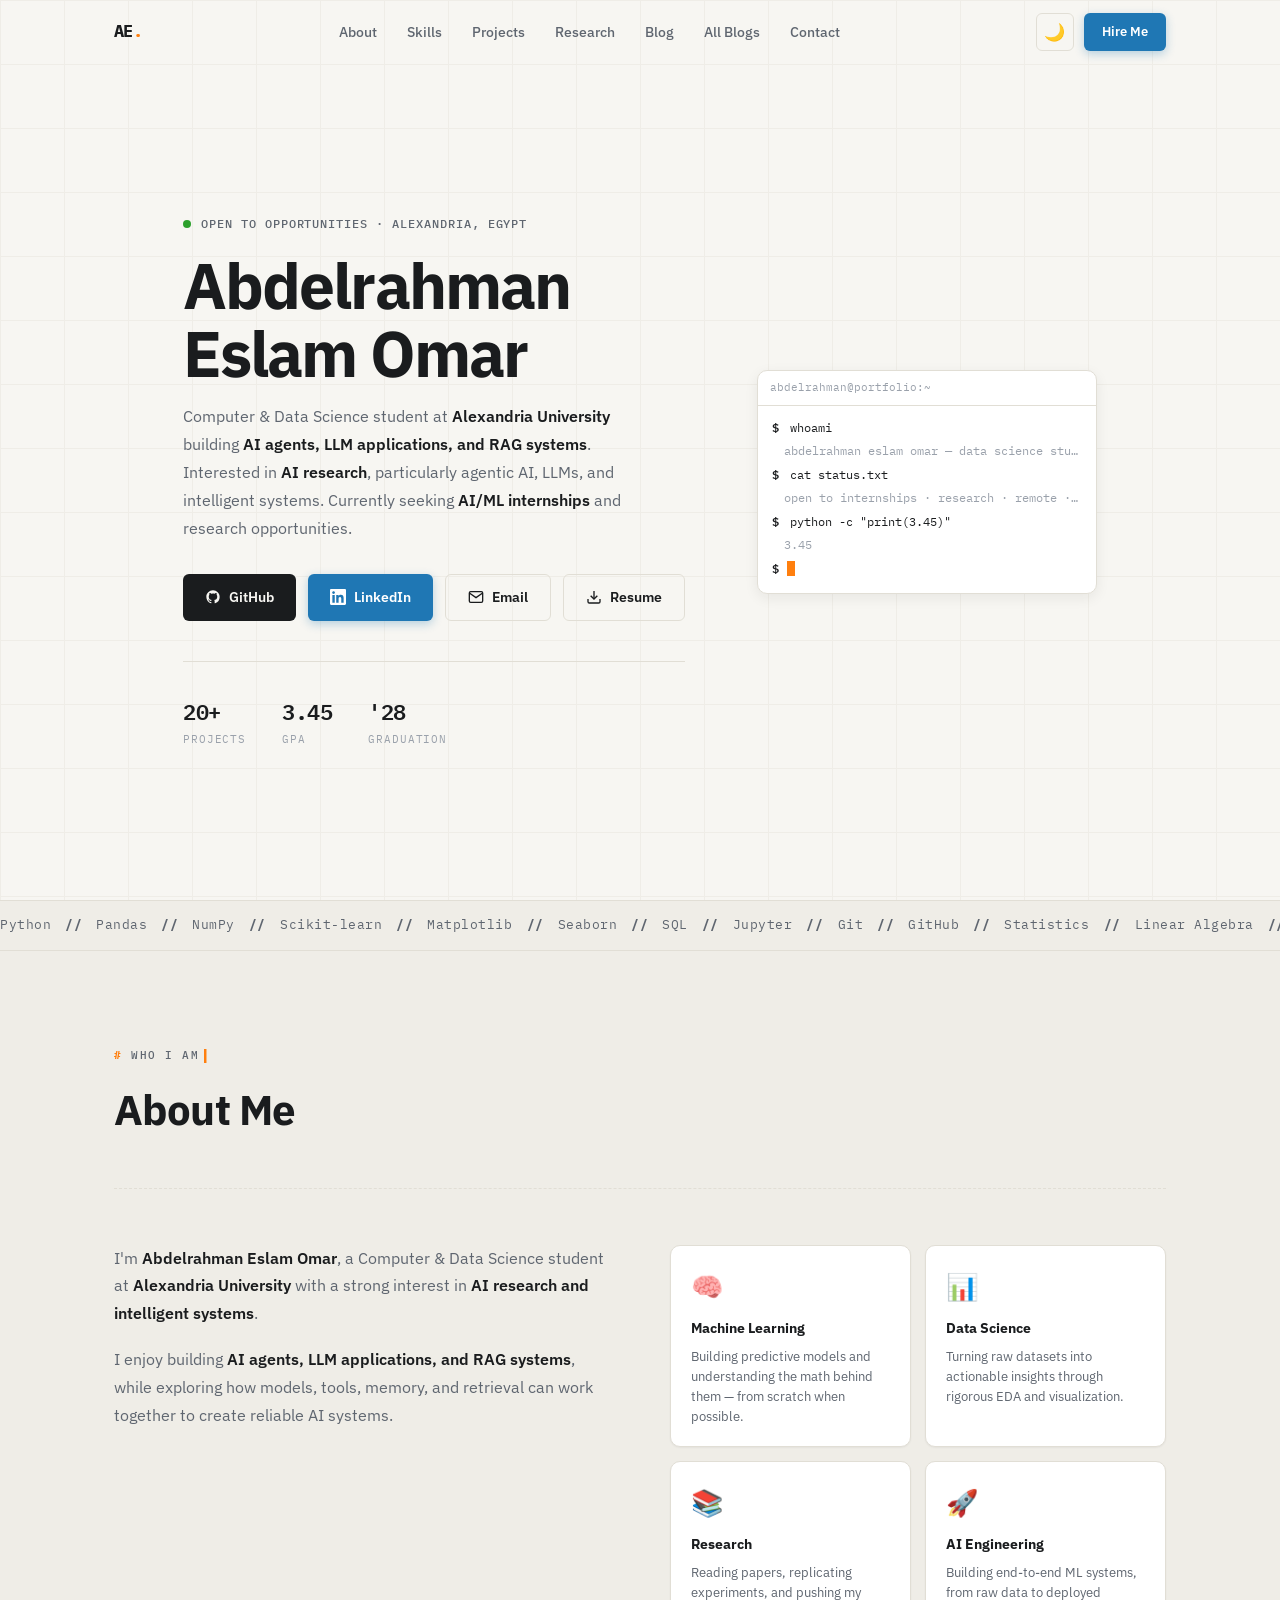
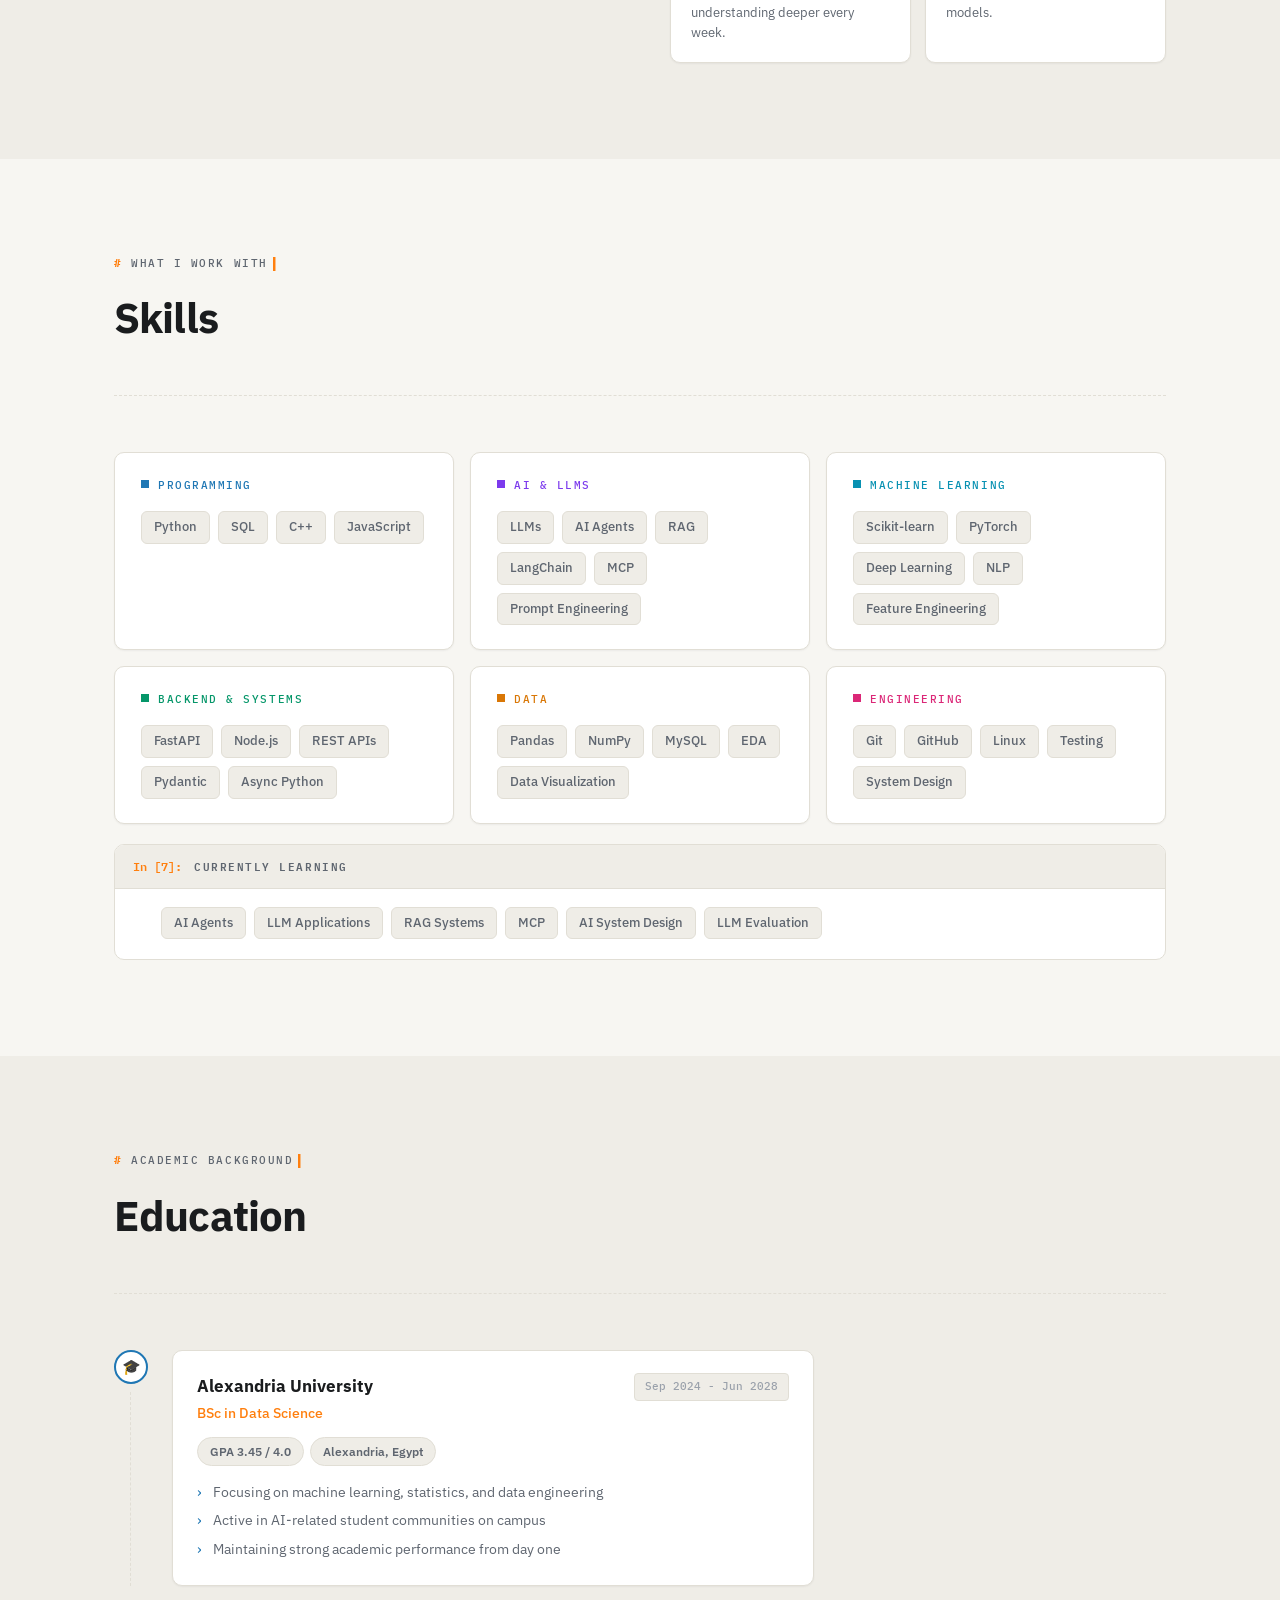
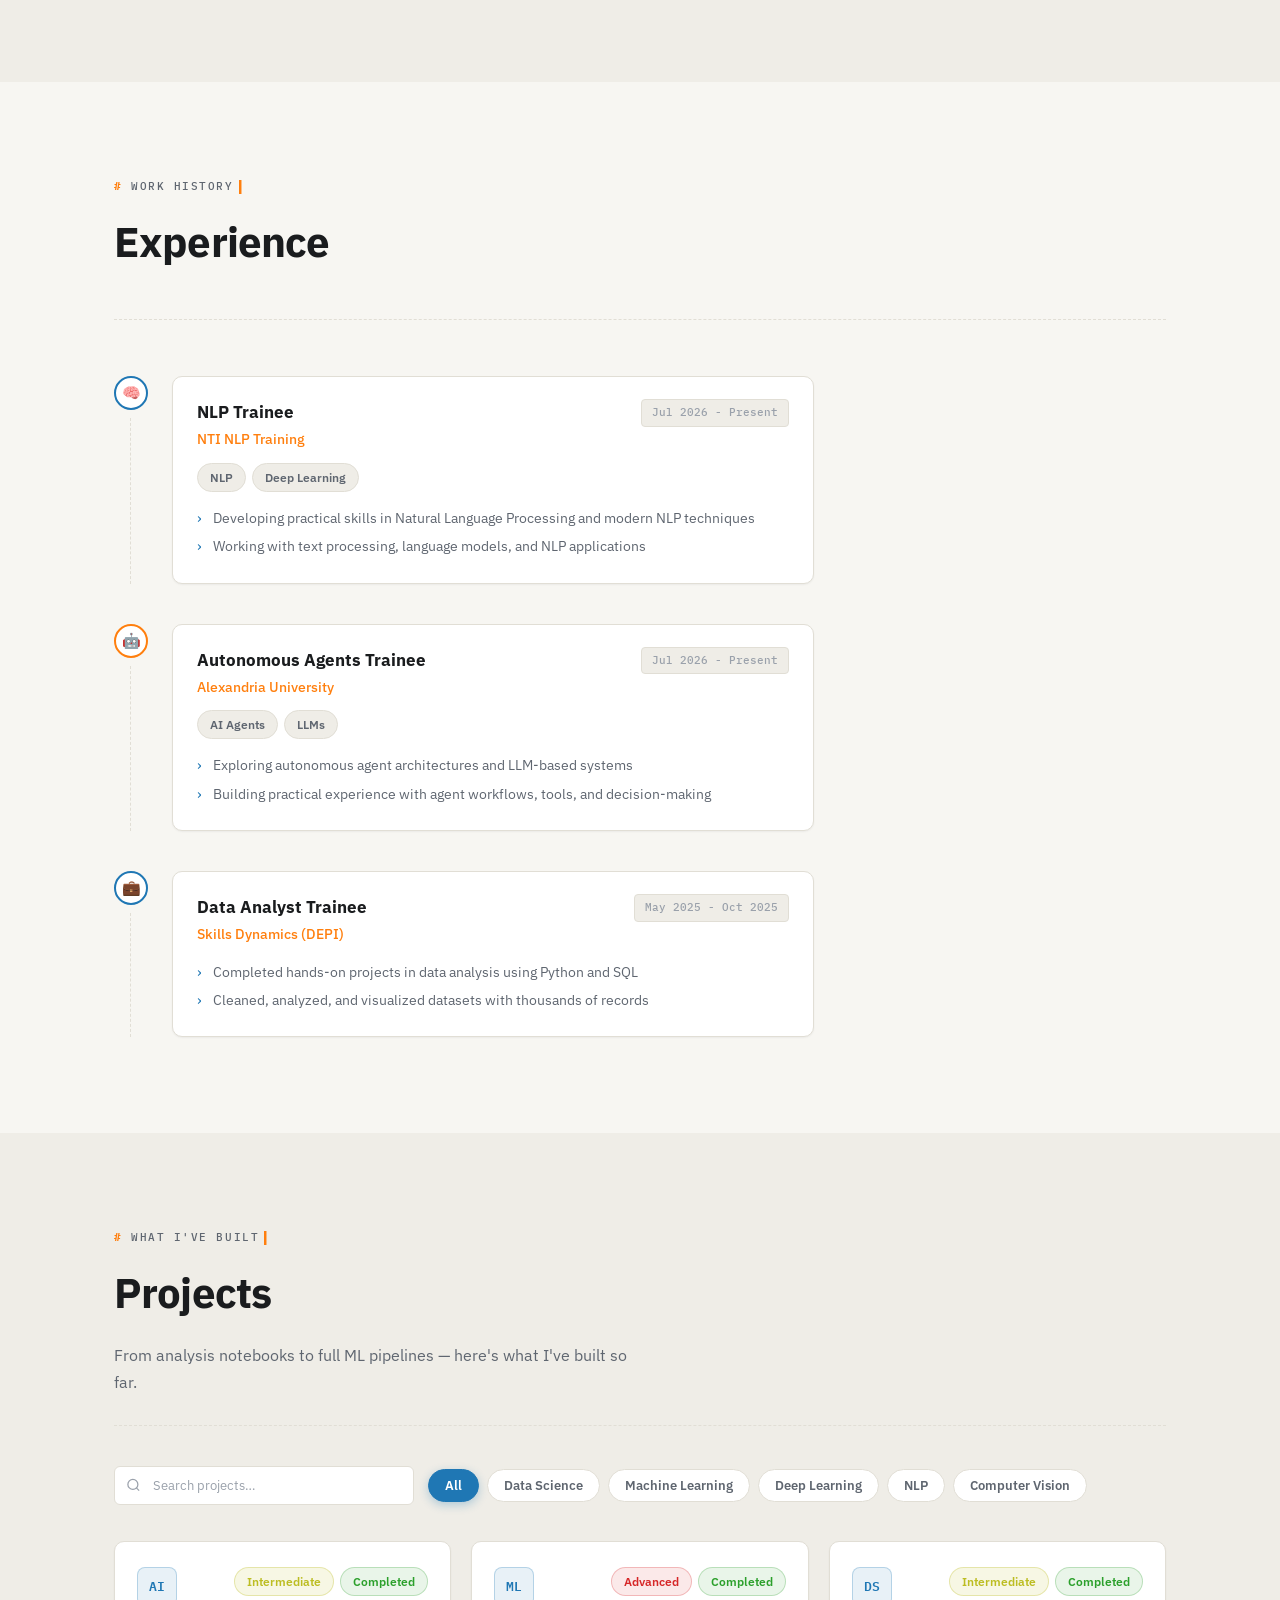
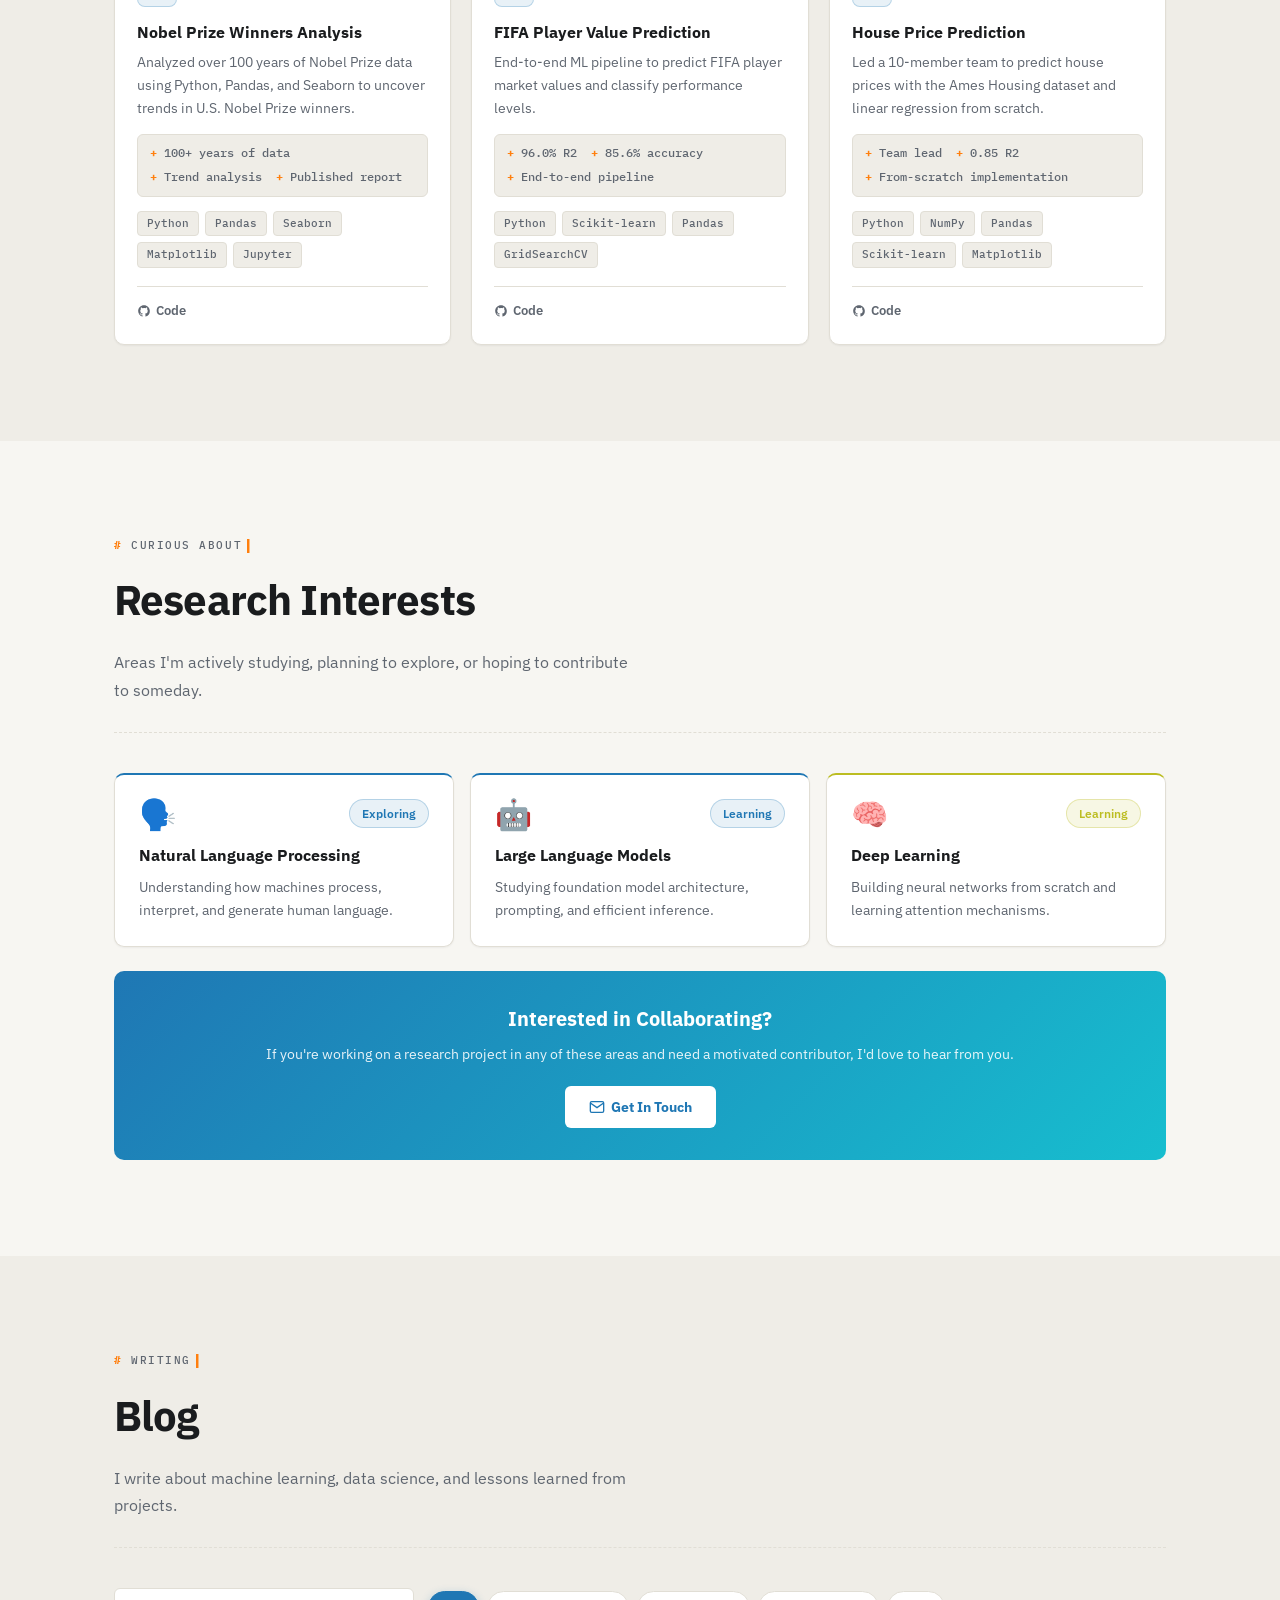
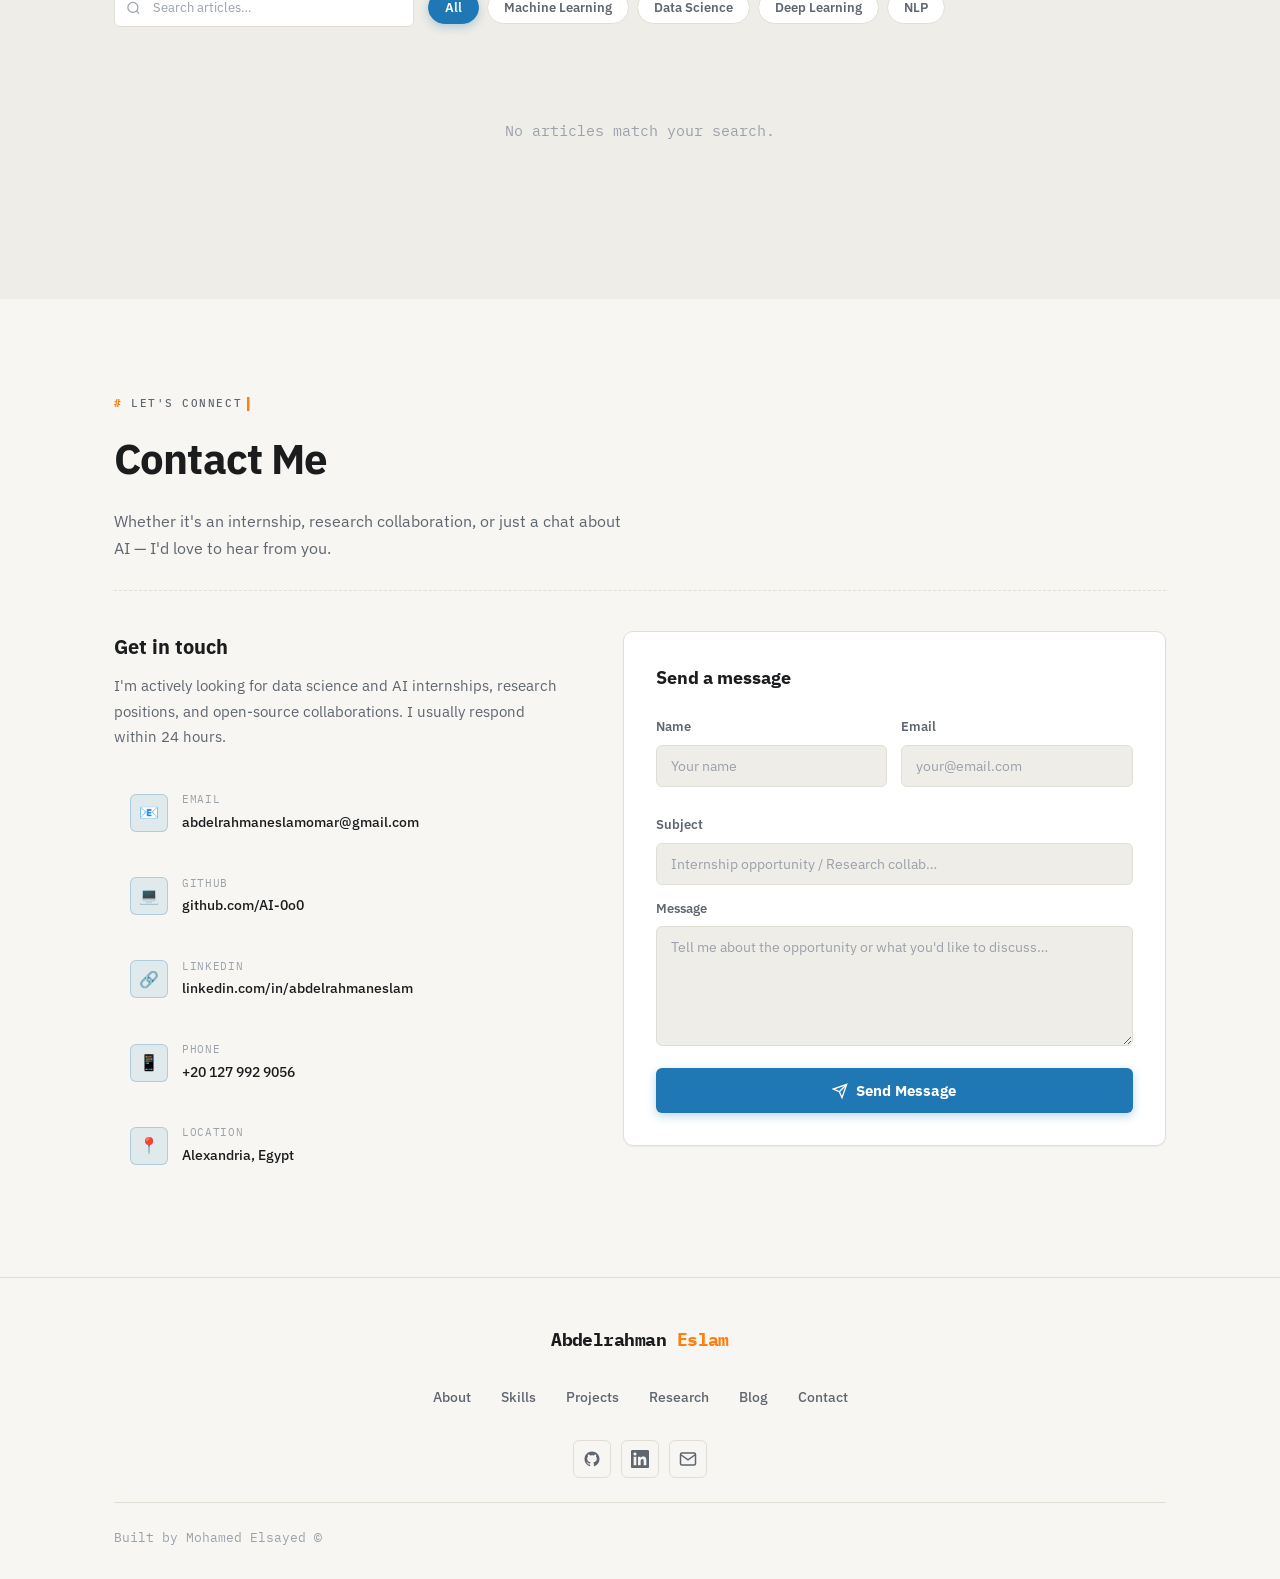
==== commit d2a0f7ac: "add animations" ====
--- a/index.html
+++ b/index.html
@@ -274,6 +274,41 @@
       </div>
     </section>
 
+    <div class="ticker" aria-hidden="true">
+      <div class="ticker-track">
+        <div class="ticker-group">
+          <span>Python</span><span class="ticker-sep">//</span
+          ><span>Pandas</span><span class="ticker-sep">//</span
+          ><span>NumPy</span><span class="ticker-sep">//</span
+          ><span>Scikit-learn</span><span class="ticker-sep">//</span
+          ><span>Matplotlib</span><span class="ticker-sep">//</span
+          ><span>Seaborn</span><span class="ticker-sep">//</span
+          ><span>SQL</span><span class="ticker-sep">//</span
+          ><span>Jupyter</span><span class="ticker-sep">//</span
+          ><span>Git</span><span class="ticker-sep">//</span
+          ><span>GitHub</span><span class="ticker-sep">//</span
+          ><span>Statistics</span><span class="ticker-sep">//</span
+          ><span>Linear Algebra</span><span class="ticker-sep">//</span
+          ><span>Deep Learning</span><span class="ticker-sep">//</span>
+        </div>
+        <div class="ticker-group" aria-hidden="true">
+          <span>Python</span><span class="ticker-sep">//</span
+          ><span>Pandas</span><span class="ticker-sep">//</span
+          ><span>NumPy</span><span class="ticker-sep">//</span
+          ><span>Scikit-learn</span><span class="ticker-sep">//</span
+          ><span>Matplotlib</span><span class="ticker-sep">//</span
+          ><span>Seaborn</span><span class="ticker-sep">//</span
+          ><span>SQL</span><span class="ticker-sep">//</span
+          ><span>Jupyter</span><span class="ticker-sep">//</span
+          ><span>Git</span><span class="ticker-sep">//</span
+          ><span>GitHub</span><span class="ticker-sep">//</span
+          ><span>Statistics</span><span class="ticker-sep">//</span
+          ><span>Linear Algebra</span><span class="ticker-sep">//</span
+          ><span>Deep Learning</span><span class="ticker-sep">//</span>
+        </div>
+      </div>
+    </div>
+
     <!-- ============================================================
      ABOUT
      ============================================================ -->
@@ -1024,6 +1059,19 @@
     <!-- ============================================================
      JAVASCRIPT
      ============================================================ -->
+    <a href="#hero" id="back-top" class="back-top-fab" aria-label="Back to top">
+      <svg
+        viewBox="0 0 24 24"
+        fill="none"
+        stroke="currentColor"
+        stroke-width="2.5"
+        width="18"
+        height="18"
+      >
+        <line x1="12" y1="19" x2="12" y2="5" />
+        <polyline points="5,12 12,5 19,12" />
+      </svg>
+    </a>
     <script src="script.js"></script>
   </body>
 </html>
--- a/style.css
+++ b/style.css
@@ -126,6 +126,12 @@
         color: var(--accent-2);
         font-weight: 700;
       }
+      .section-label::after {
+        content: "▍";
+        margin-left: 5px;
+        color: var(--accent-2);
+        animation: labelBlink 1.4s steps(2, start) infinite;
+      }
 
       .section-title {
         font-size: clamp(28px, 4vw, 42px);
@@ -201,6 +207,7 @@
       }
 
       .btn {
+        position: relative;
         display: inline-flex;
         align-items: center;
         gap: 8px;
@@ -210,6 +217,27 @@
         font-weight: 600;
         transition: var(--transition);
         white-space: nowrap;
+        overflow: hidden;
+      }
+      .btn::before {
+        content: "";
+        position: absolute;
+        top: 0;
+        bottom: 0;
+        left: -60%;
+        width: 40%;
+        background: linear-gradient(
+          100deg,
+          transparent,
+          rgba(255, 255, 255, 0.35),
+          transparent
+        );
+        transform: skewX(-20deg);
+        transition: left 0.45s ease;
+        pointer-events: none;
+      }
+      .btn:hover::before {
+        left: 120%;
       }
       .btn-primary {
         background: var(--accent);
@@ -246,6 +274,12 @@
         color: var(--text-muted);
         border: 1px solid var(--border);
         font-family: var(--font-mono);
+        transition: var(--transition);
+      }
+      .tag:hover {
+        border-color: var(--accent);
+        color: var(--accent);
+        transform: translateY(-1px) scale(1.06);
       }
 
       /* ============================================================
@@ -268,6 +302,53 @@
         }
         50% {
           opacity: 0.4;
+        }
+      }
+      @keyframes labelBlink {
+        0%,
+        55% {
+          opacity: 1;
+        }
+        56%,
+        100% {
+          opacity: 0;
+        }
+      }
+      @keyframes dotRing {
+        0% {
+          opacity: 0.7;
+          transform: scale(0.7);
+        }
+        70%,
+        100% {
+          opacity: 0;
+          transform: scale(1.25);
+        }
+      }
+      @keyframes iconWiggle {
+        0%,
+        100% {
+          transform: rotate(0deg);
+        }
+        25% {
+          transform: rotate(-12deg);
+        }
+        75% {
+          transform: rotate(10deg);
+        }
+      }
+      @keyframes spin360 {
+        to {
+          transform: rotate(360deg);
+        }
+      }
+      @keyframes floatY {
+        0%,
+        100% {
+          transform: translateY(0);
+        }
+        50% {
+          transform: translateY(-5px);
         }
       }
 
@@ -350,6 +431,7 @@
         gap: 4px;
       }
       .nav-links a {
+        position: relative;
         padding: 7px 13px;
         border-radius: var(--radius-sm);
         font-size: 14px;
@@ -357,6 +439,23 @@
         color: var(--text-muted);
         transition: var(--transition);
       }
+      .nav-links a::after {
+        content: "";
+        position: absolute;
+        left: 13px;
+        right: 13px;
+        bottom: 3px;
+        height: 2px;
+        border-radius: 2px;
+        background: linear-gradient(90deg, var(--accent), var(--accent-2));
+        transform: scaleX(0);
+        transform-origin: left;
+        transition: transform 0.25s ease;
+      }
+      .nav-links a:hover::after,
+      .nav-links a.active::after {
+        transform: scaleX(1);
+      }
       .nav-links a:hover,
       .nav-links a.active {
         color: var(--text);
@@ -382,6 +481,7 @@
       #theme-btn:hover {
         color: var(--text);
         border-color: var(--accent);
+        animation: spin360 0.6s ease;
       }
 
       #hamburger {
@@ -404,9 +504,17 @@
         border-radius: 2px;
         transition: var(--transition);
       }
+      #hamburger.open span:nth-child(1) {
+        transform: translateY(7px) rotate(45deg);
+      }
+      #hamburger.open span:nth-child(2) {
+        opacity: 0;
+      }
+      #hamburger.open span:nth-child(3) {
+        transform: translateY(-7px) rotate(-45deg);
+      }
 
       #mobile-menu {
-        display: none;
         position: fixed;
         top: var(--nav-h);
         left: 0;
@@ -415,11 +523,18 @@
         border-bottom: 1px solid var(--border);
         padding: 16px 24px 24px;
         z-index: 99;
+        display: flex;
         flex-direction: column;
         gap: 4px;
+        transform: translateY(-110%);
+        visibility: hidden;
+        opacity: 0;
+        transition: transform 0.3s ease, opacity 0.3s ease, visibility 0.3s;
       }
       #mobile-menu.open {
-        display: flex;
+        transform: translateY(0);
+        visibility: visible;
+        opacity: 1;
       }
       #mobile-menu a {
         padding: 11px 14px;
@@ -496,6 +611,11 @@
         line-height: 1.06;
         margin-bottom: 14px;
         color: var(--text);
+      }
+      .name-letter {
+        display: inline-block;
+        opacity: 0;
+        animation: fadeUp 0.5s ease both;
       }
       .hero-bio {
         font-size: 16px;
@@ -617,6 +737,48 @@
       }
 
       /* ============================================================
+   TECH TICKER
+   ============================================================ */
+      .ticker {
+        overflow: hidden;
+        border-top: 1px solid var(--border);
+        border-bottom: 1px solid var(--border);
+        background: var(--bg-subtle);
+        padding: 14px 0;
+        user-select: none;
+      }
+      .ticker-track {
+        display: flex;
+        width: max-content;
+        animation: tickerScroll 30s linear infinite;
+      }
+      .ticker:hover .ticker-track {
+        animation-play-state: paused;
+      }
+      .ticker-group {
+        display: flex;
+        align-items: center;
+        flex-shrink: 0;
+      }
+      .ticker-group span {
+        font-family: var(--font-mono);
+        font-size: 13px;
+        letter-spacing: 0.04em;
+        color: var(--text-muted);
+        white-space: nowrap;
+      }
+      .ticker-sep {
+        color: var(--accent-2);
+        font-weight: 700;
+        margin: 0 14px;
+      }
+      @keyframes tickerScroll {
+        to {
+          transform: translateX(-50%);
+        }
+      }
+
+      /* ============================================================
    ABOUT
    ============================================================ */
       .about-grid {
@@ -713,6 +875,8 @@
         border-color: var(--accent);
         color: var(--accent);
         background: var(--accent-glow);
+        transform: translateY(-2px) scale(1.05);
+        box-shadow: 0 4px 12px rgba(31, 119, 180, 0.15);
       }
 
       .skills-learning {
@@ -769,6 +933,7 @@
         flex-shrink: 0;
       }
       .timeline-dot {
+        position: relative;
         width: 34px;
         height: 34px;
         border-radius: 50%;
@@ -780,10 +945,22 @@
         background: var(--bg-card);
         border: 2px solid var(--accent);
       }
+      .timeline-dot::after {
+        content: "";
+        position: absolute;
+        inset: -5px;
+        border-radius: 50%;
+        border: 2px solid var(--accent);
+        opacity: 0;
+        animation: dotRing 2.4s ease-out infinite;
+      }
       .timeline-dot.blue {
         border-color: var(--accent);
       }
       .timeline-dot.cyan {
+        border-color: var(--accent-2);
+      }
+      .timeline-dot.cyan::after {
         border-color: var(--accent-2);
       }
       .timeline-line {
@@ -931,6 +1108,19 @@
       .project-card {
         overflow: hidden;
       }
+      .project-card-accent {
+        height: 3px;
+        background: linear-gradient(90deg, var(--accent), var(--accent-2));
+        transform: scaleX(0);
+        transform-origin: left;
+        transition: transform 0.4s ease;
+      }
+      .project-card:hover .project-card-accent {
+        transform: scaleX(1);
+      }
+      .project-card:hover .project-icon {
+        animation: iconWiggle 0.45s ease;
+      }
       .project-card-body {
         padding: 22px;
       }
@@ -1194,6 +1384,10 @@
       .read-more svg {
         width: 13px;
         height: 13px;
+        transition: transform 0.25s ease;
+      }
+      .read-more:hover svg {
+        transform: translateX(4px);
       }
 
       .hidden {
@@ -1360,6 +1554,10 @@
         justify-content: center;
         font-size: 16px;
         flex-shrink: 0;
+        transition: transform 0.3s ease;
+      }
+      .contact-item:hover .contact-item-icon {
+        animation: iconWiggle 0.45s ease;
       }
       .contact-item-label {
         font-size: 11px;
@@ -1539,6 +1737,39 @@
       }
       .back-top:hover {
         color: var(--accent-2);
+      }
+      .back-top-fab {
+        position: fixed;
+        right: 24px;
+        bottom: 24px;
+        z-index: 150;
+        width: 44px;
+        height: 44px;
+        border-radius: 50%;
+        display: flex;
+        align-items: center;
+        justify-content: center;
+        background: var(--bg-card);
+        border: 1.5px solid var(--border);
+        color: var(--accent-2);
+        box-shadow: var(--shadow-md);
+        opacity: 0;
+        transform: translateY(14px);
+        pointer-events: none;
+        transition: opacity 0.3s ease, transform 0.3s ease, border-color 0.3s ease,
+          box-shadow 0.3s ease;
+      }
+      .back-top-fab svg {
+        animation: floatY 2.4s ease-in-out infinite;
+      }
+      .back-top-fab.visible {
+        opacity: 1;
+        transform: translateY(0);
+        pointer-events: auto;
+      }
+      .back-top-fab:hover {
+        border-color: var(--accent-2);
+        box-shadow: var(--shadow-lg);
       }
 
       /* ============================================================
@@ -1584,7 +1815,9 @@
         .form-submit,
         .footer-social,
         .research-cta a,
-        .hero-grid {
+        .hero-grid,
+        .ticker,
+        .back-top-fab {
           display: none !important;
         }
         body {
@@ -1633,8 +1866,31 @@
         .term-line {
           animation: none;
         }
-        .term-caret {
+        .term-caret,
+        .section-label::after,
+        .timeline-dot::after {
           animation: none;
+        }
+        .ticker-track {
+          animation: none;
+        }
+        .contact-item:hover .contact-item-icon,
+        .project-card:hover .project-icon {
+          animation: none;
+        }
+        .btn::before {
+          display: none;
+        }
+        .nav-links a::after {
+          transition: none;
+        }
+        #theme-btn:hover,
+        .name-letter,
+        .back-top-fab svg {
+          animation: none;
+        }
+        .name-letter {
+          opacity: 1;
         }
         .hero-dot,
         .scroll-cue {
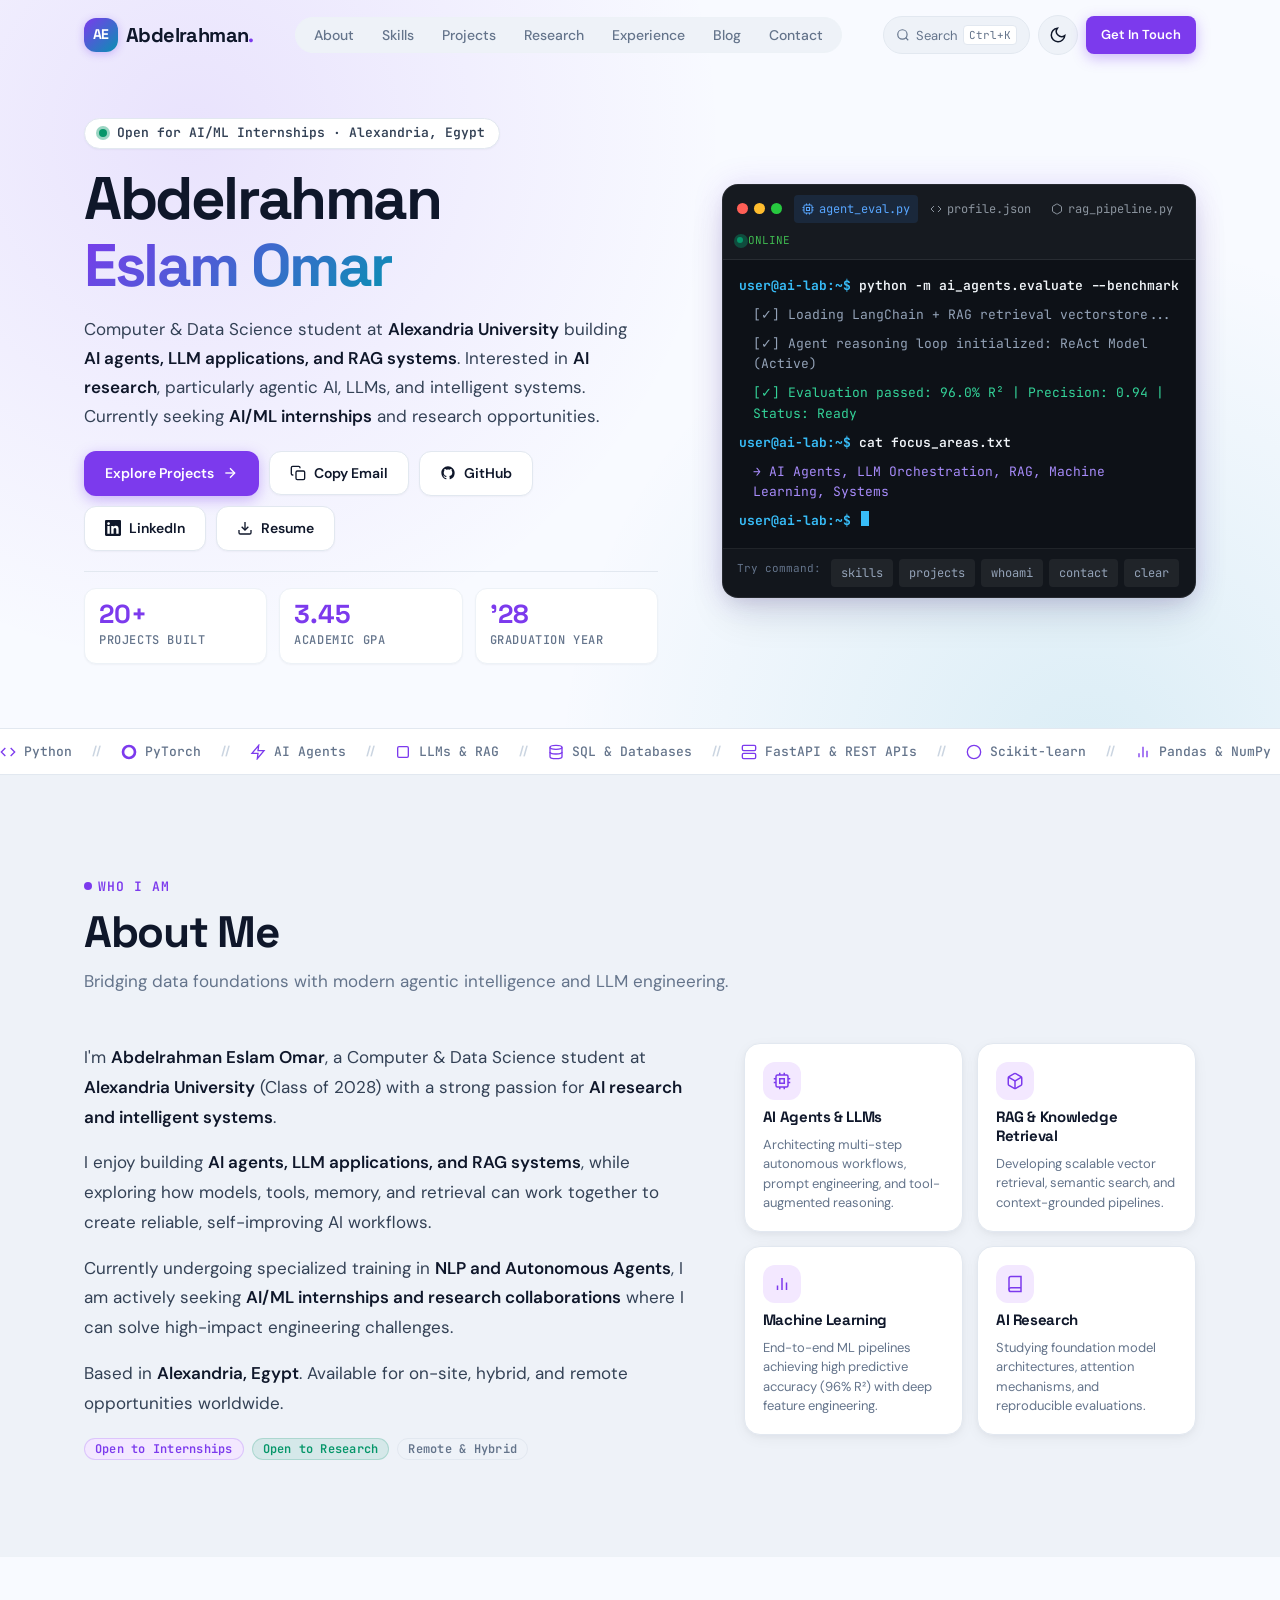
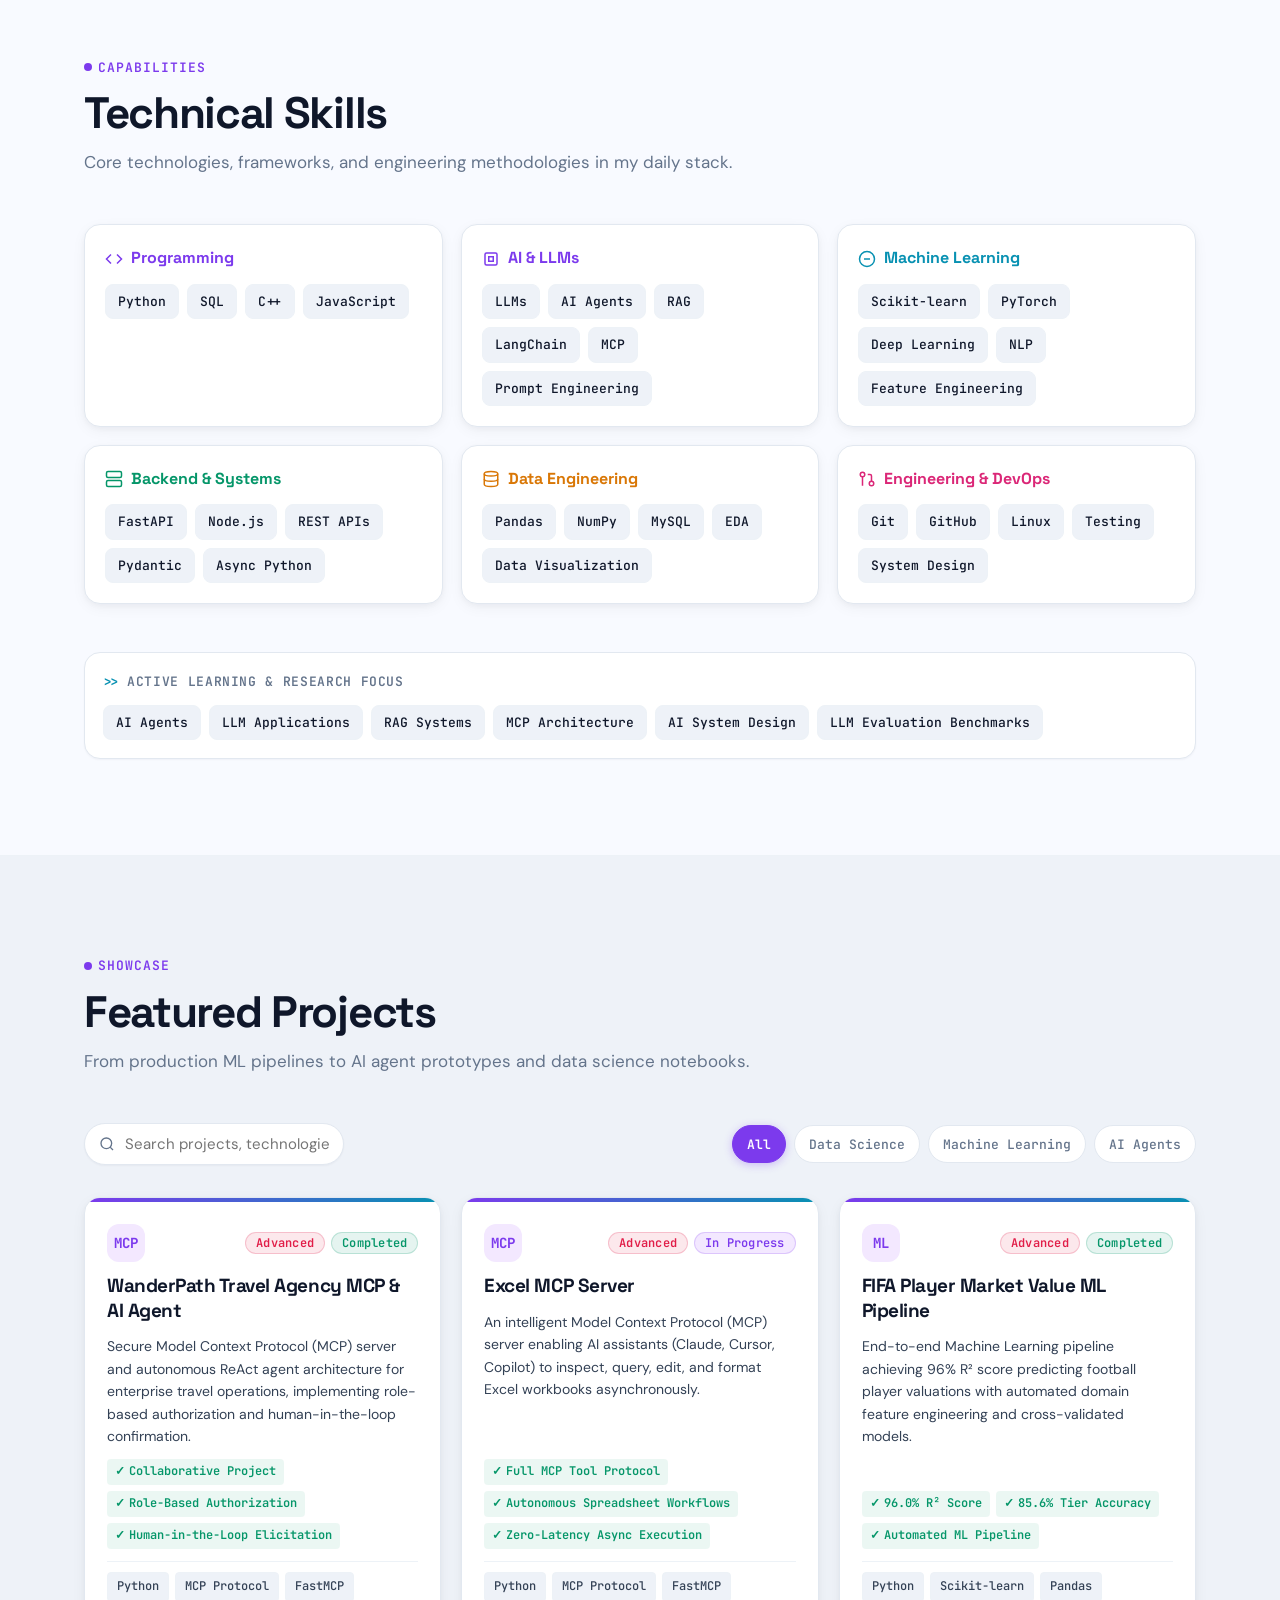
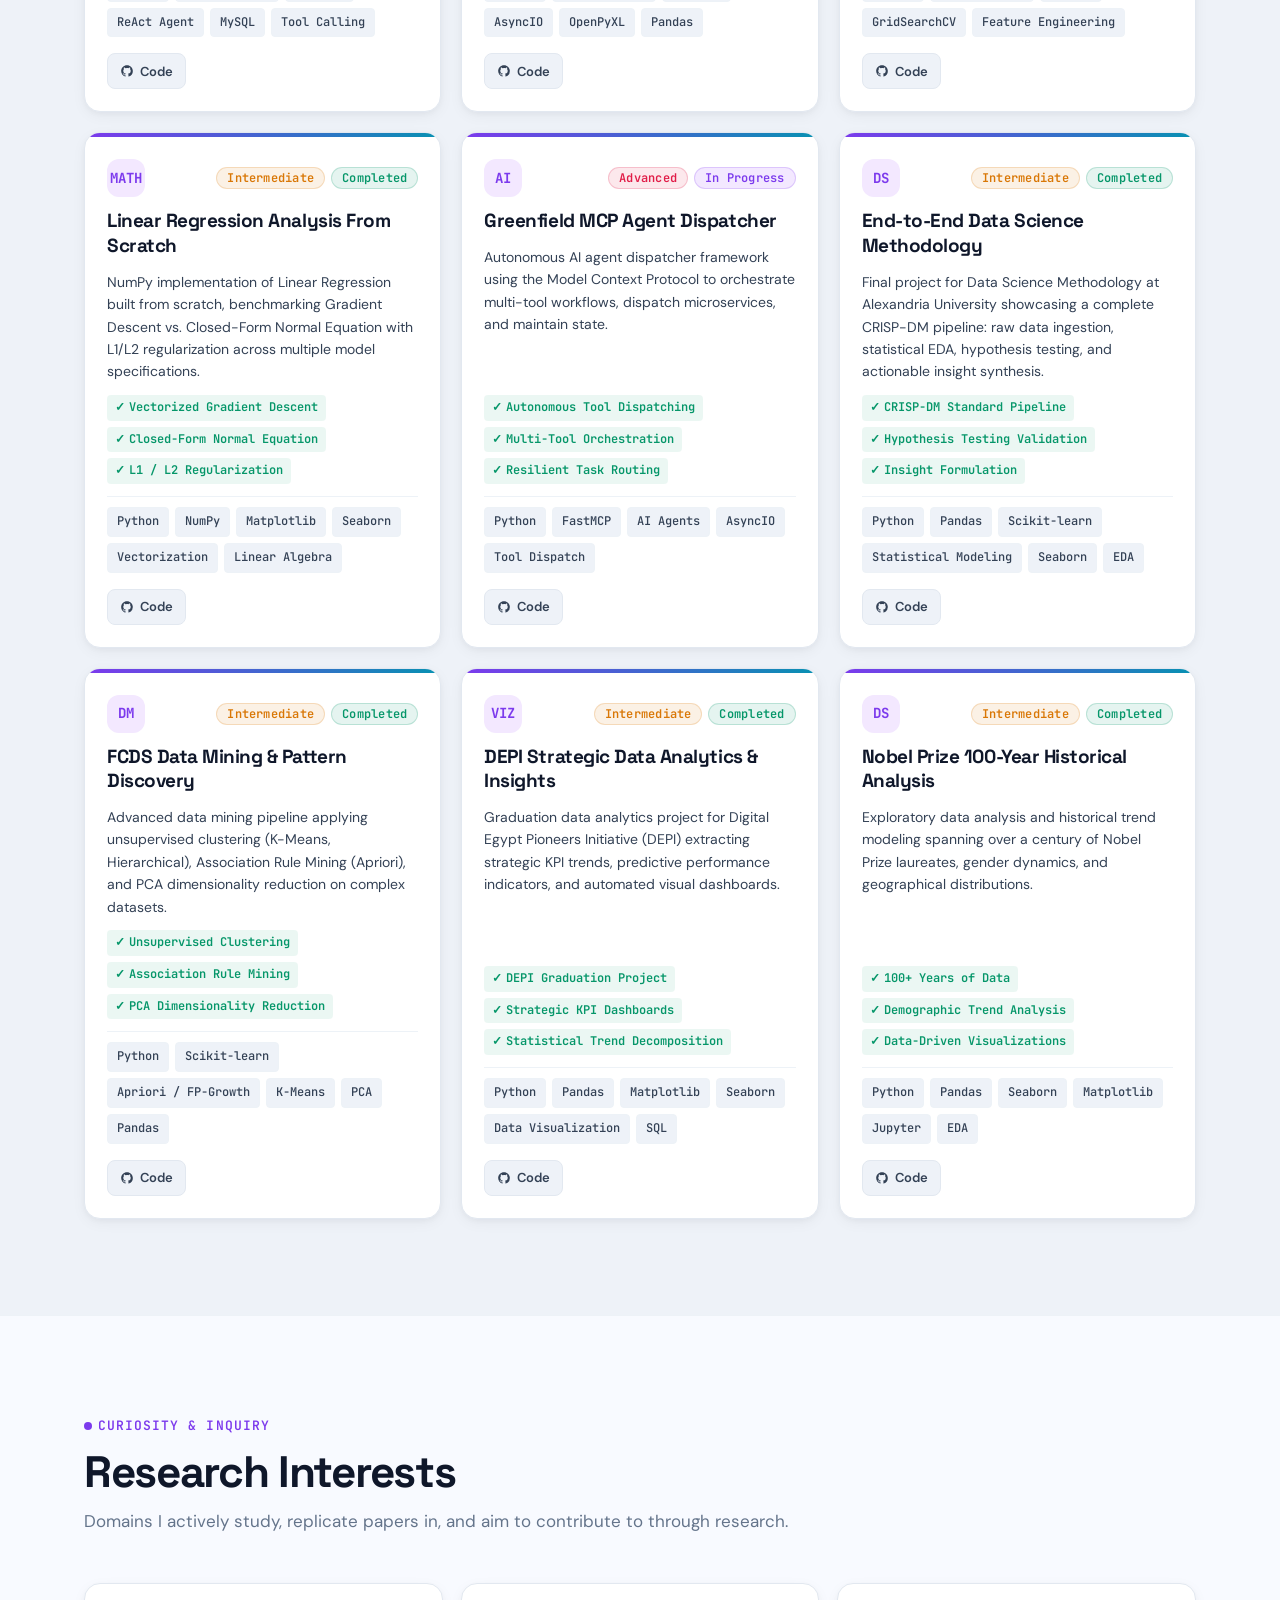
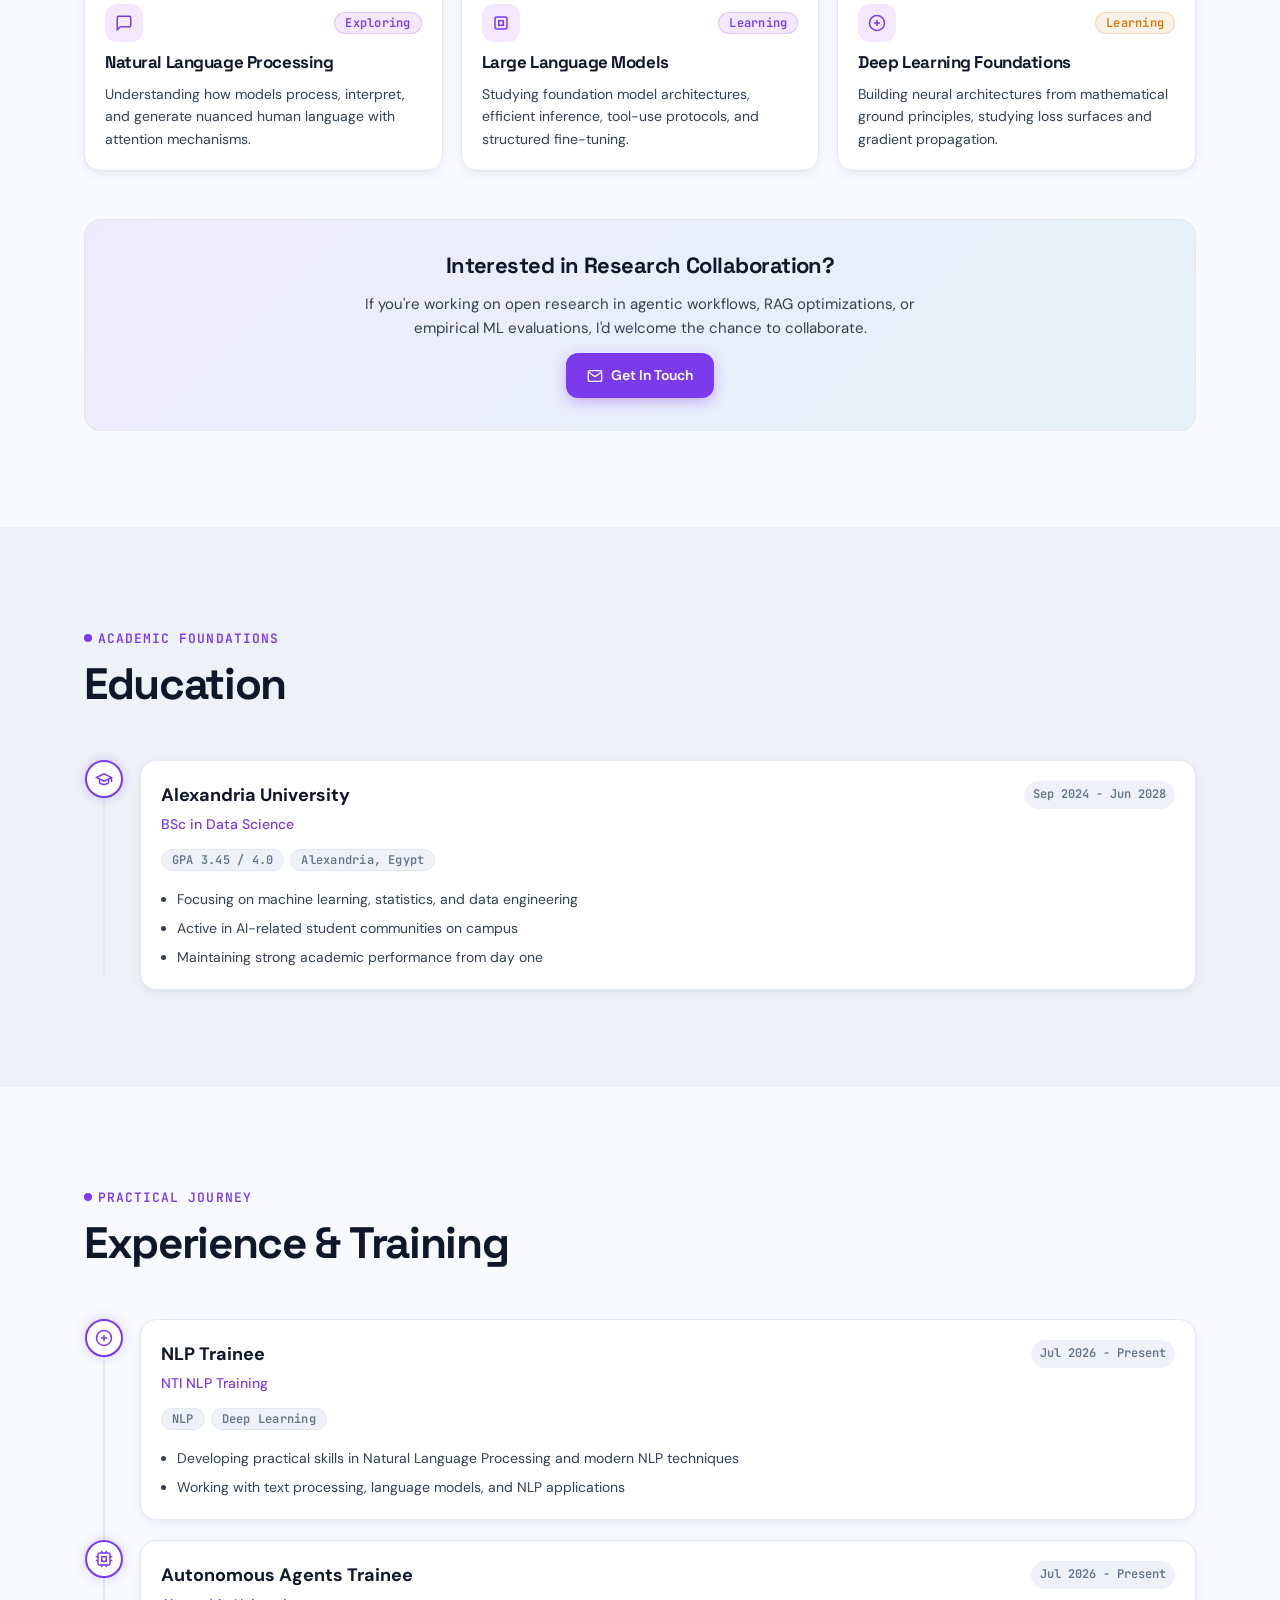
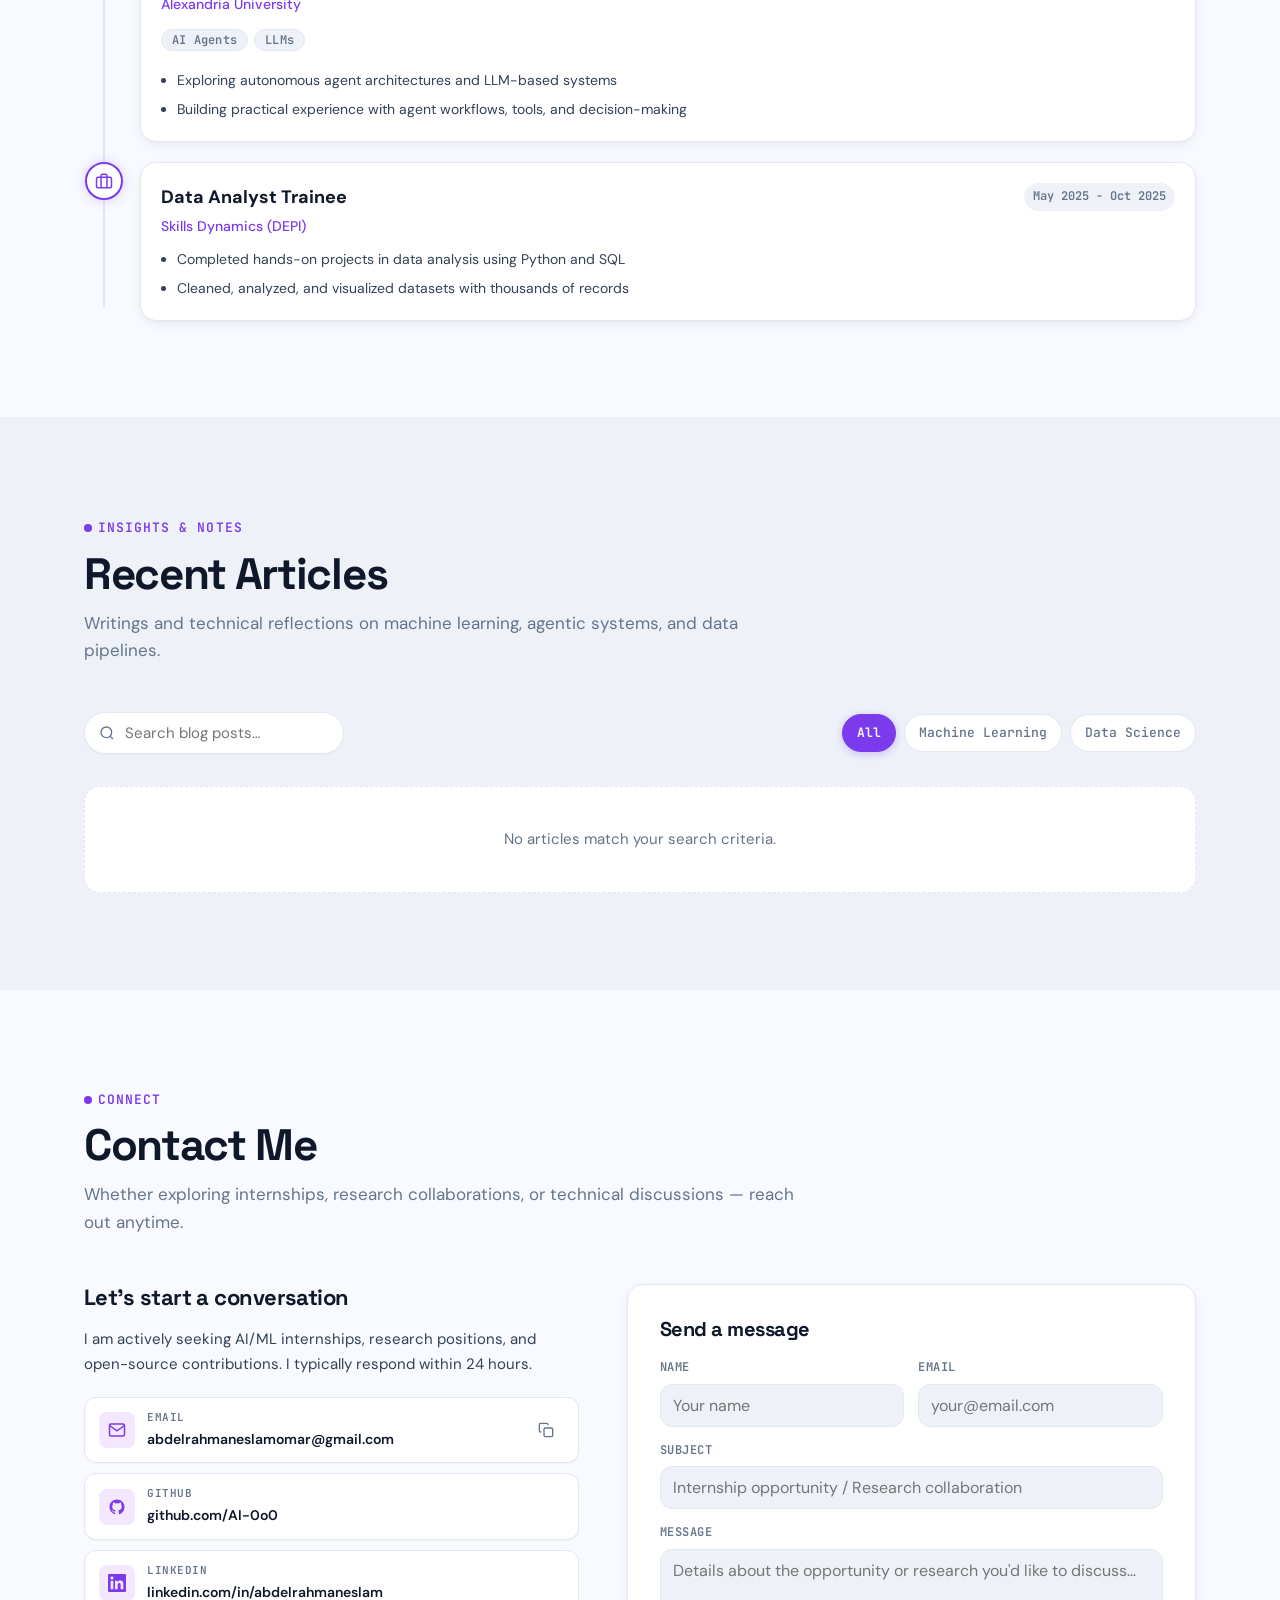
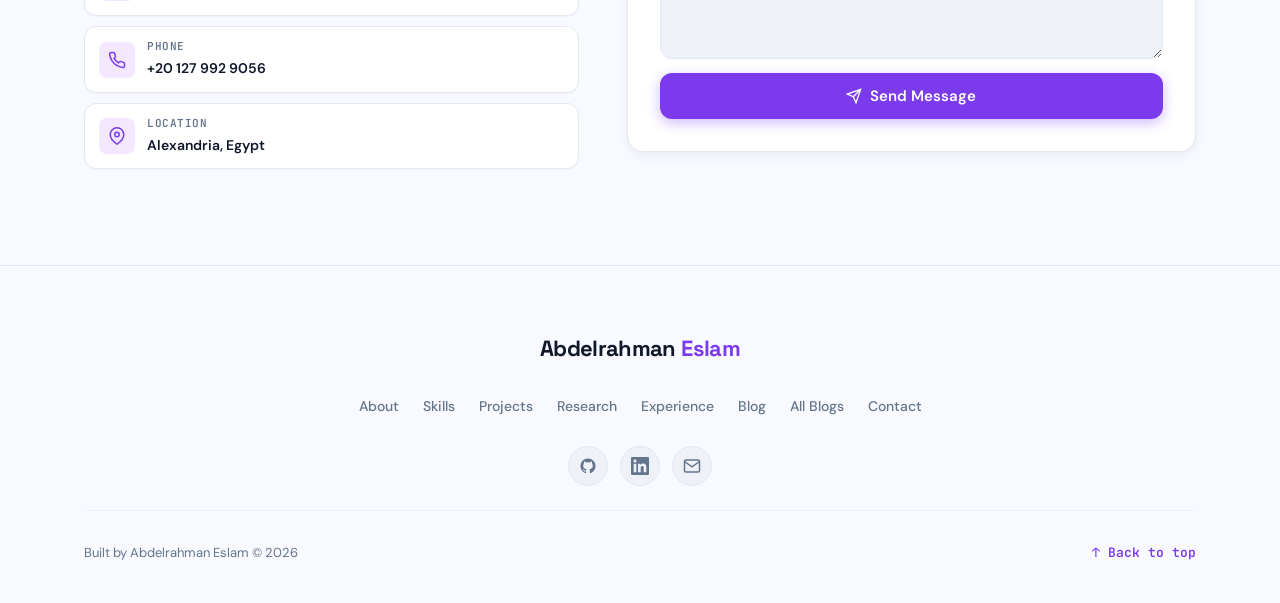
==== commit ec8a2eac: "feat: upgrade UI/UX design system, migrate domain to vercel, and update featured GitHub projects" ====
--- a/index.html
+++ b/index.html
@@ -1,60 +1,47 @@
-﻿<!DOCTYPE html>
+<!DOCTYPE html>
 <html lang="en">
   <head>
     <meta charset="UTF-8" />
     <meta name="viewport" content="width=device-width, initial-scale=1.0" />
     <link
       rel="icon"
-      href="data:image/svg+xml,%3Csvg xmlns='http://www.w3.org/2000/svg' viewBox='0 0 32 32'%3E%3Crect width='32' height='32' rx='7' fill='%23111317'/%3E%3Ctext x='16' y='22.5' font-family='ui-monospace,monospace' font-size='17' font-weight='bold' fill='%23FF7F0E' text-anchor='middle'%3E%24_%3C/text%3E%3C/svg%3E"
+      href="data:image/svg+xml,%3Csvg xmlns='http://www.w3.org/2000/svg' viewBox='0 0 32 32'%3E%3Crect width='32' height='32' rx='8' fill='%237C3AED'/%3E%3Ctext x='16' y='22' font-family='ui-monospace,monospace' font-size='16' font-weight='bold' fill='%23FFFFFF' text-anchor='middle'%3EAE%3C/text%3E%3C/svg%3E"
     />
     <meta
       name="description"
-      content="Abdelrahman Eslam Omar — Data Science student at Alexandria University. Building ML models, ML pipelines, and AI projects."
+      content="Abdelrahman Eslam Omar — Computer & Data Science student at Alexandria University building AI agents, LLMs, and RAG systems."
     />
     <meta name="author" content="Abdelrahman Eslam Omar" />
     <meta name="robots" content="index, follow" />
-    <link rel="canonical" href="https://abdelrahman.is-a.dev/" />
-    <link
-      rel="alternate"
-      hreflang="x-default"
-      href="https://abdelrahman.is-a.dev/"
-    />
+    <link rel="canonical" href="https://ai-0o0.vercel.app/" />
+    <link rel="alternate" hreflang="x-default" href="https://ai-0o0.vercel.app/" />
     <link rel="alternate" href="https://ai-0o0.vercel.app/" hreflang="en" />
-    <meta
-      property="og:title"
-      content="Abdelrahman Eslam | Data Science & AI Portfolio"
-    />
+
+    <!-- Open Graph / Facebook -->
+    <meta property="og:title" content="Abdelrahman Eslam | AI & Data Science Portfolio" />
     <meta
       property="og:description"
-      content="Data Science student building ML pipelines, analyzing data, and learning AI."
+      content="Computer & Data Science student building AI agents, LLM applications, and RAG systems."
     />
     <meta property="og:type" content="website" />
-    <meta property="og:url" content="https://abdelrahman.is-a.dev/" />
+    <meta property="og:url" content="https://ai-0o0.vercel.app/" />
     <meta property="og:site_name" content="Abdelrahman Eslam" />
     <meta property="og:locale" content="en_US" />
-    <meta
-      property="og:image"
-      content="https://abdelrahman.is-a.dev/img/og-img.png"
-    />
-    <meta
-      property="og:image:alt"
-      content="Abdelrahman Eslam — Data Science & AI Portfolio"
-    />
+    <meta property="og:image" content="https://ai-0o0.vercel.app/img/og-img.png" />
+    <meta property="og:image:alt" content="Abdelrahman Eslam — AI & Data Science Portfolio" />
     <meta property="og:image:type" content="image/png" />
+
+    <!-- Twitter -->
     <meta name="twitter:card" content="summary_large_image" />
-    <meta
-      name="twitter:title"
-      content="Abdelrahman Eslam | Data Science & AI Portfolio"
-    />
+    <meta name="twitter:title" content="Abdelrahman Eslam | AI & Data Science Portfolio" />
     <meta
       name="twitter:description"
-      content="Data Science student building ML pipelines, analyzing data, and learning AI."
+      content="Computer & Data Science student building AI agents, LLM applications, and RAG systems."
     />
-    <meta
-      name="twitter:image"
-      content="https://abdelrahman.is-a.dev/img/og-img.png"
-    />
-    <meta name="twitter:url" content="https://abdelrahman.is-a.dev/" />
+    <meta name="twitter:image" content="https://ai-0o0.vercel.app/img/og-img.png" />
+    <meta name="twitter:url" content="https://ai-0o0.vercel.app/" />
+
+    <!-- Structured Data -->
     <script type="application/ld+json">
       {
         "@context": "https://schema.org",
@@ -62,8 +49,8 @@
           {
             "@type": "Person",
             "name": "Abdelrahman Eslam Omar",
-            "url": "https://abdelrahman.is-a.dev/",
-            "jobTitle": "Data Science Student",
+            "url": "https://ai-0o0.vercel.app/",
+            "jobTitle": "AI & Data Science Student",
             "affiliation": {
               "@type": "CollegeOrUniversity",
               "name": "Alexandria University"
@@ -75,8 +62,8 @@
           },
           {
             "@type": "WebSite",
-            "name": "Abdelrahman Eslam | Data Science Portfolio",
-            "url": "https://abdelrahman.is-a.dev/",
+            "name": "Abdelrahman Eslam | AI & Data Science Portfolio",
+            "url": "https://ai-0o0.vercel.app/",
             "inLanguage": "en",
             "publisher": {
               "@type": "Person",
@@ -86,11 +73,14 @@
         ]
       }
     </script>
-    <title>Abdelrahman Eslam | Data Science Portfolio</title>
+
+    <title>Abdelrahman Eslam | AI & Data Science Portfolio</title>
+
+    <!-- Google Fonts Preconnect & Stylesheet -->
     <link rel="preconnect" href="https://fonts.googleapis.com" />
     <link rel="preconnect" href="https://fonts.gstatic.com" crossorigin />
     <link
-      href="https://fonts.googleapis.com/css2?family=IBM+Plex+Sans:wght@400;500;600;700&family=IBM+Plex+Mono:wght@400;500;600;700&display=swap"
+      href="https://fonts.googleapis.com/css2?family=DM+Sans:ital,opsz,wght@0,9..40,100..1000;1,9..40,100..1000&family=JetBrains+Mono:ital,wght@0,100..800;1,100..800&family=Space+Grotesk:wght@300..700&display=swap"
       rel="stylesheet"
     />
 
@@ -98,886 +88,775 @@
   </head>
 
   <body>
+    <!-- Top Scroll Progress Indicator -->
     <div id="scroll-progress" aria-hidden="true"></div>
+
     <!-- ============================================================
-     NAVIGATION
+     NAVIGATION BAR
      ============================================================ -->
-    <nav id="nav">
-      <div class="nav-inner">
-        <a href="#hero" class="nav-logo">AE<span>.</span></a>
-        <ul class="nav-links">
-          <li><a href="#about">About</a></li>
-          <li><a href="#skills">Skills</a></li>
-          <li><a href="#projects">Projects</a></li>
-          <li><a href="#research">Research</a></li>
-          <li><a href="#blog">Blog</a></li>
-          <li><a href="/blog/index.html">All Blogs</a></li>
-          <li><a href="#contact">Contact</a></li>
-        </ul>
-        <div class="nav-right">
-          <button id="theme-btn" aria-label="Toggle dark mode">🌙</button>
-          <a
-            href="#contact"
-            class="btn btn-primary"
-            style="padding: 9px 18px; font-size: 13px"
-            >Hire Me</a
-          >
-          <button id="hamburger" aria-label="Menu">
-            <span></span><span></span><span></span>
-          </button>
-        </div>
-      </div>
-    </nav>
-
-    <div id="mobile-menu">
+    <header>
+      <nav id="nav">
+        <div class="nav-inner">
+          <a href="#hero" class="nav-logo" aria-label="Abdelrahman Eslam Homepage">
+            <div class="nav-logo-monogram" aria-hidden="true">AE</div>
+            <span>Abdelrahman<span class="dot">.</span></span>
+          </a>
+
+          <ul class="nav-links" id="nav-desktop-links">
+            <li><a href="#about">About</a></li>
+            <li><a href="#skills">Skills</a></li>
+            <li><a href="#projects">Projects</a></li>
+            <li><a href="#research">Research</a></li>
+            <li><a href="#experience">Experience</a></li>
+            <li><a href="#blog">Blog</a></li>
+            <li><a href="#contact">Contact</a></li>
+          </ul>
+
+          <div class="nav-right">
+            <!-- Command Palette Trigger -->
+            <button class="cmd-trigger" id="cmd-trigger-btn" aria-label="Open Command Menu (Ctrl+K)">
+              <svg viewBox="0 0 24 24" fill="none" stroke="currentColor" stroke-width="2" width="14" height="14" aria-hidden="true">
+                <circle cx="11" cy="11" r="8"></circle>
+                <line x1="21" y1="21" x2="16.65" y2="16.65"></line>
+              </svg>
+              <span>Search</span>
+              <kbd>Ctrl+K</kbd>
+            </button>
+
+            <!-- Theme Toggle -->
+            <button id="theme-btn" aria-label="Toggle dark and light mode">
+              <svg id="theme-icon-sun" class="hidden" viewBox="0 0 24 24" fill="none" stroke="currentColor" stroke-width="2" aria-hidden="true">
+                <circle cx="12" cy="12" r="5"></circle>
+                <line x1="12" y1="1" x2="12" y2="3"></line>
+                <line x1="12" y1="21" x2="12" y2="23"></line>
+                <line x1="4.22" y1="4.22" x2="5.64" y2="5.64"></line>
+                <line x1="18.36" y1="18.36" x2="19.78" y2="19.78"></line>
+                <line x1="1" y1="12" x2="3" y2="12"></line>
+                <line x1="21" y1="12" x2="23" y2="12"></line>
+                <line x1="4.22" y1="19.78" x2="5.64" y2="18.36"></line>
+                <line x1="18.36" y1="5.64" x2="19.78" y2="4.22"></line>
+              </svg>
+              <svg id="theme-icon-moon" viewBox="0 0 24 24" fill="none" stroke="currentColor" stroke-width="2" aria-hidden="true">
+                <path d="M21 12.79A9 9 0 1 1 11.21 3 7 7 0 0 0 21 12.79z"></path>
+              </svg>
+            </button>
+
+            <a href="#contact" class="btn btn-primary btn-sm">Get In Touch</a>
+
+            <!-- Mobile Hamburger -->
+            <button id="hamburger" aria-label="Toggle navigation menu" aria-expanded="false">
+              <span></span><span></span><span></span>
+            </button>
+          </div>
+        </div>
+      </nav>
+    </header>
+
+    <!-- Mobile Menu Drawer -->
+    <div id="mobile-menu" aria-hidden="true">
       <a href="#about" onclick="closeMobileMenu()">About</a>
       <a href="#skills" onclick="closeMobileMenu()">Skills</a>
       <a href="#projects" onclick="closeMobileMenu()">Projects</a>
       <a href="#research" onclick="closeMobileMenu()">Research</a>
+      <a href="#experience" onclick="closeMobileMenu()">Experience</a>
       <a href="#blog" onclick="closeMobileMenu()">Blog</a>
-      <a href="blog/index.html" onclick="closeMobileMenu()">All Blogs</a>
+      <a href="blog/index.html" onclick="closeMobileMenu()">All Blog Posts</a>
       <a href="#contact" onclick="closeMobileMenu()">Contact</a>
     </div>
 
-    <!-- ============================================================
-     HERO
-     ============================================================ -->
-    <section id="hero">
-      <div class="hero-grid"></div>
-      <div class="container">
-        <div class="hero-content">
-          <div class="hero-text">
-            <div class="hero-eyebrow fade-up-1">
-              <span class="hero-dot"></span>
-              <span class="hero-eyebrow-text"
-                >open to opportunities · Alexandria, Egypt</span
-              >
-            </div>
-            <h1 class="hero-name fade-up-2">Abdelrahman<br />Eslam Omar</h1>
-            <p class="hero-bio fade-up-4">
-              Data Science student at
-              <strong>Alexandria University</strong> building ML pipelines,
-              uncovering insights from data, and learning something new every
-              day. Currently seeking <strong>internships</strong> and
-              <strong>research opportunities</strong>.
+    <main>
+      <!-- ============================================================
+       HERO SECTION
+       ============================================================ -->
+      <section id="hero">
+        <div class="container">
+          <div class="hero-content">
+            <!-- Left: Hero Overview & CTAs -->
+            <div class="hero-text">
+              <div class="hero-eyebrow">
+                <span class="hero-dot" aria-hidden="true"></span>
+                <span class="hero-eyebrow-text">Open for AI/ML Internships · Alexandria, Egypt</span>
+              </div>
+
+              <h1 class="hero-name">
+                Abdelrahman<br /><span class="name-highlight">Eslam Omar</span>
+              </h1>
+
+              <p class="hero-bio">
+                Computer & Data Science student at <strong>Alexandria University</strong> building <strong>AI agents, LLM applications, and RAG systems</strong>. Interested in <strong>AI research</strong>, particularly agentic AI, LLMs, and intelligent systems. Currently seeking <strong>AI/ML internships</strong> and research opportunities.
+              </p>
+
+              <div class="hero-cta">
+                <a href="#projects" class="btn btn-primary">
+                  <span>Explore Projects</span>
+                  <svg viewBox="0 0 24 24" fill="none" stroke="currentColor" stroke-width="2" aria-hidden="true">
+                    <line x1="5" y1="12" x2="19" y2="12"></line>
+                    <polyline points="12 5 19 12 12 19"></polyline>
+                  </svg>
+                </a>
+
+                <button class="btn btn-outline" id="hero-copy-email-btn" onclick="copyEmailToClipboard()">
+                  <svg viewBox="0 0 24 24" fill="none" stroke="currentColor" stroke-width="2" aria-hidden="true">
+                    <rect x="9" y="9" width="13" height="13" rx="2" ry="2"></rect>
+                    <path d="M5 15H4a2 2 0 0 1-2-2V4a2 2 0 0 1 2-2h9a2 2 0 0 1 2 2v1"></path>
+                  </svg>
+                  <span>Copy Email</span>
+                </button>
+
+                <a href="https://github.com/AI-0o0" target="_blank" rel="noopener noreferrer" class="btn btn-outline" aria-label="GitHub Profile">
+                  <svg viewBox="0 0 24 24" fill="currentColor" aria-hidden="true">
+                    <path d="M12 2C6.477 2 2 6.484 2 12.017c0 4.425 2.865 8.18 6.839 9.504.5.092.682-.217.682-.483 0-.237-.008-.868-.013-1.703-2.782.605-3.369-1.343-3.369-1.343-.454-1.158-1.11-1.466-1.11-1.466-.908-.62.069-.608.069-.608 1.003.07 1.531 1.032 1.531 1.032.892 1.53 2.341 1.088 2.91.832.092-.647.35-1.088.636-1.338-2.22-.253-4.555-1.113-4.555-4.951 0-1.093.39-1.988 1.029-2.688-.103-.253-.446-1.272.098-2.65 0 0 .84-.27 2.75 1.026A9.564 9.564 0 0112 6.844c.85.004 1.705.115 2.504.337 1.909-1.296 2.747-1.027 2.747-1.027.546 1.379.202 2.398.1 2.651.64.7 1.028 1.595 1.028 2.688 0 3.848-2.339 4.695-4.566 4.943.359.309.678.92.678 1.855 0 1.338-.012 2.419-.012 2.747 0 .268.18.58.688.482A10.019 10.019 0 0022 12.017C22 6.484 17.522 2 12 2z"/>
+                  </svg>
+                  <span>GitHub</span>
+                </a>
+
+                <a href="https://linkedin.com/in/abdelrahmaneslam" target="_blank" rel="noopener noreferrer" class="btn btn-outline" aria-label="LinkedIn Profile">
+                  <svg viewBox="0 0 24 24" fill="currentColor" aria-hidden="true">
+                    <path d="M20.447 20.452h-3.554v-5.569c0-1.328-.027-3.037-1.852-3.037-1.853 0-2.136 1.445-2.136 2.939v5.667H9.351V9h3.414v1.561h.046c.477-.9 1.637-1.85 3.37-1.85 3.601 0 4.267 2.37 4.267 5.455v6.286zM5.337 7.433c-1.144 0-2.063-.926-2.063-2.065 0-1.138.92-2.063 2.063-2.063 1.14 0 2.064.925 2.064 2.063 0 1.139-.925 2.065-2.064 2.065zm1.782 13.019H3.555V9h3.564v11.452zM22.225 0H1.771C.792 0 0 .774 0 1.729v20.542C0 23.227.792 24 1.771 24h20.451C23.2 24 24 23.227 24 22.271V1.729C24 .774 23.2 0 22.222 0h.003z"/>
+                  </svg>
+                  <span>LinkedIn</span>
+                </a>
+
+                <a href="cv/Abdelrahman_Eslam_Resume.pdf" target="_blank" class="btn btn-outline" aria-label="Download Resume PDF">
+                  <svg viewBox="0 0 24 24" fill="none" stroke="currentColor" stroke-width="2" aria-hidden="true">
+                    <path d="M21 15v4a2 2 0 0 1-2 2H5a2 2 0 0 1-2-2v-4"></path>
+                    <polyline points="7 10 12 15 17 10"></polyline>
+                    <line x1="12" y1="15" x2="12" y2="3"></line>
+                  </svg>
+                  <span>Resume</span>
+                </a>
+              </div>
+
+              <!-- Stats Indicators -->
+              <div class="hero-stats">
+                <div>
+                  <div class="stat-val" data-count="20">20+</div>
+                  <div class="stat-label">Projects Built</div>
+                </div>
+                <div>
+                  <div class="stat-val" data-count="3.45">3.45</div>
+                  <div class="stat-label">Academic GPA</div>
+                </div>
+                <div>
+                  <div class="stat-val">'28</div>
+                  <div class="stat-label">Graduation Year</div>
+                </div>
+              </div>
+            </div>
+
+            <!-- Right: Interactive Developer Console / Terminal -->
+            <div class="hero-terminal-wrap">
+              <div class="hero-terminal-card" aria-label="Interactive Terminal Simulation">
+                <div class="terminal-header">
+                  <div class="terminal-controls" aria-hidden="true">
+                    <span class="terminal-dot dot-red"></span>
+                    <span class="terminal-dot dot-yellow"></span>
+                    <span class="terminal-dot dot-green"></span>
+                  </div>
+
+                  <div class="terminal-tabs">
+                    <button class="term-tab active" data-tab="agent" onclick="switchTermTab('agent')">
+                      <svg viewBox="0 0 24 24" fill="none" stroke="currentColor" stroke-width="2" width="12" height="12" aria-hidden="true"><rect x="4" y="4" width="16" height="16" rx="2"/><rect x="9" y="9" width="6" height="6"/><line x1="9" y1="1" x2="9" y2="4"/><line x1="15" y1="1" x2="15" y2="4"/><line x1="9" y1="20" x2="9" y2="23"/><line x1="15" y1="20" x2="15" y2="23"/><line x1="20" y1="9" x2="23" y2="9"/><line x1="20" y1="14" x2="23" y2="14"/><line x1="1" y1="9" x2="4" y2="9"/><line x1="1" y1="14" x2="4" y2="14"/></svg>
+                      agent_eval.py
+                    </button>
+                    <button class="term-tab" data-tab="profile" onclick="switchTermTab('profile')">
+                      <svg viewBox="0 0 24 24" fill="none" stroke="currentColor" stroke-width="2" width="12" height="12" aria-hidden="true"><polyline points="16 18 22 12 16 6"></polyline><polyline points="8 6 2 12 8 18"></polyline></svg>
+                      profile.json
+                    </button>
+                    <button class="term-tab" data-tab="rag" onclick="switchTermTab('rag')">
+                      <svg viewBox="0 0 24 24" fill="none" stroke="currentColor" stroke-width="2" width="12" height="12" aria-hidden="true"><path d="M21 16V8a2 2 0 0 0-1-1.73l-7-4a2 2 0 0 0-2 0l-7 4A2 2 0 0 0 3 8v8a2 2 0 0 0 1 1.73l7 4a2 2 0 0 0 2 0l7-4A2 2 0 0 0 21 16z"></path></svg>
+                      rag_pipeline.py
+                    </button>
+                  </div>
+
+                  <div class="terminal-status">
+                    <span class="hero-dot" style="width:6px;height:6px;" aria-hidden="true"></span>
+                    <span>ONLINE</span>
+                  </div>
+                </div>
+
+                <div class="terminal-body" id="terminal-screen" tabindex="0" role="region" aria-label="Terminal content">
+                  <div class="term-line"><span class="term-prompt">user@ai-lab:~$</span> <span class="term-cmd">python -m ai_agents.evaluate --benchmark</span></div>
+                  <div class="term-out">[✓] Loading LangChain + RAG retrieval vectorstore...</div>
+                  <div class="term-out">[✓] Agent reasoning loop initialized: <span class="highlight">ReAct Model (Active)</span></div>
+                  <div class="term-out success">[✓] Evaluation passed: 96.0% R² | Precision: 0.94 | Status: Ready</div>
+                  <div class="term-line"><span class="term-prompt">user@ai-lab:~$</span> <span class="term-cmd">cat focus_areas.txt</span></div>
+                  <div class="term-out highlight">→ AI Agents, LLM Orchestration, RAG, Machine Learning, Systems</div>
+                  <div class="term-line"><span class="term-prompt">user@ai-lab:~$</span> <span class="term-caret"></span></div>
+                </div>
+
+                <!-- Interactive Chips -->
+                <div class="terminal-chips">
+                  <span style="font-family:var(--font-mono);font-size:0.6875rem;color:#64748b;margin-right:4px;">Try command:</span>
+                  <button class="term-chip" onclick="runTermCommand('skills')">skills</button>
+                  <button class="term-chip" onclick="runTermCommand('projects')">projects</button>
+                  <button class="term-chip" onclick="runTermCommand('whoami')">whoami</button>
+                  <button class="term-chip" onclick="runTermCommand('contact')">contact</button>
+                  <button class="term-chip" onclick="runTermCommand('clear')">clear</button>
+                </div>
+              </div>
+            </div>
+          </div>
+        </div>
+      </section>
+
+      <!-- ============================================================
+       TECH TICKER MARQUEE
+       ============================================================ -->
+      <div class="ticker" aria-hidden="true">
+        <div class="ticker-track">
+          <div class="ticker-group">
+            <span class="ticker-item"><svg viewBox="0 0 24 24" fill="none" stroke="currentColor" stroke-width="2"><polyline points="16 18 22 12 16 6"></polyline><polyline points="8 6 2 12 8 18"></polyline></svg>Python</span>
+            <span class="ticker-sep">//</span>
+            <span class="ticker-item"><svg viewBox="0 0 24 24" fill="none" stroke="currentColor" stroke-width="2"><path d="M12 2a10 10 0 1 0 10 10A10 10 0 0 0 12 2zm0 18a8 8 0 1 1 8-8 8 8 0 0 1-8 8z"/></svg>PyTorch</span>
+            <span class="ticker-sep">//</span>
+            <span class="ticker-item"><svg viewBox="0 0 24 24" fill="none" stroke="currentColor" stroke-width="2"><path d="M13 2L3 14h9l-1 8 10-12h-9l1-8z"/></svg>AI Agents</span>
+            <span class="ticker-sep">//</span>
+            <span class="ticker-item"><svg viewBox="0 0 24 24" fill="none" stroke="currentColor" stroke-width="2"><rect x="4" y="4" width="16" height="16" rx="2"/></svg>LLMs & RAG</span>
+            <span class="ticker-sep">//</span>
+            <span class="ticker-item"><svg viewBox="0 0 24 24" fill="none" stroke="currentColor" stroke-width="2"><ellipse cx="12" cy="5" rx="9" ry="3"/><path d="M21 12c0 1.66-4 3-9 3s-9-1.34-9-3"/><path d="M3 5v14c0 1.66 4 3 9 3s9-1.34 9-3V5"/></svg>SQL & Databases</span>
+            <span class="ticker-sep">//</span>
+            <span class="ticker-item"><svg viewBox="0 0 24 24" fill="none" stroke="currentColor" stroke-width="2"><rect x="2" y="2" width="20" height="8" rx="2"/><rect x="2" y="14" width="20" height="8" rx="2"/></svg>FastAPI & REST APIs</span>
+            <span class="ticker-sep">//</span>
+            <span class="ticker-item"><svg viewBox="0 0 24 24" fill="none" stroke="currentColor" stroke-width="2"><circle cx="12" cy="12" r="10"/></svg>Scikit-learn</span>
+            <span class="ticker-sep">//</span>
+            <span class="ticker-item"><svg viewBox="0 0 24 24" fill="none" stroke="currentColor" stroke-width="2"><line x1="18" y1="20" x2="18" y2="10"/><line x1="12" y1="20" x2="12" y2="4"/><line x1="6" y1="20" x2="6" y2="14"/></svg>Pandas & NumPy</span>
+            <span class="ticker-sep">//</span>
+            <span class="ticker-item"><svg viewBox="0 0 24 24" fill="none" stroke="currentColor" stroke-width="2"><circle cx="18" cy="18" r="3"/><circle cx="6" cy="6" r="3"/><path d="M13 6h3a2 2 0 0 1 2 2v7"/><line x1="6" y1="9" x2="6" y2="21"/></svg>Git & GitHub</span>
+            <span class="ticker-sep">//</span>
+          </div>
+          <div class="ticker-group" aria-hidden="true">
+            <span class="ticker-item"><svg viewBox="0 0 24 24" fill="none" stroke="currentColor" stroke-width="2"><polyline points="16 18 22 12 16 6"></polyline><polyline points="8 6 2 12 8 18"></polyline></svg>Python</span>
+            <span class="ticker-sep">//</span>
+            <span class="ticker-item"><svg viewBox="0 0 24 24" fill="none" stroke="currentColor" stroke-width="2"><path d="M12 2a10 10 0 1 0 10 10A10 10 0 0 0 12 2zm0 18a8 8 0 1 1 8-8 8 8 0 0 1-8 8z"/></svg>PyTorch</span>
+            <span class="ticker-sep">//</span>
+            <span class="ticker-item"><svg viewBox="0 0 24 24" fill="none" stroke="currentColor" stroke-width="2"><path d="M13 2L3 14h9l-1 8 10-12h-9l1-8z"/></svg>AI Agents</span>
+            <span class="ticker-sep">//</span>
+            <span class="ticker-item"><svg viewBox="0 0 24 24" fill="none" stroke="currentColor" stroke-width="2"><rect x="4" y="4" width="16" height="16" rx="2"/></svg>LLMs & RAG</span>
+            <span class="ticker-sep">//</span>
+            <span class="ticker-item"><svg viewBox="0 0 24 24" fill="none" stroke="currentColor" stroke-width="2"><ellipse cx="12" cy="5" rx="9" ry="3"/><path d="M21 12c0 1.66-4 3-9 3s-9-1.34-9-3"/><path d="M3 5v14c0 1.66 4 3 9 3s9-1.34 9-3V5"/></svg>SQL & Databases</span>
+            <span class="ticker-sep">//</span>
+            <span class="ticker-item"><svg viewBox="0 0 24 24" fill="none" stroke="currentColor" stroke-width="2"><rect x="2" y="2" width="20" height="8" rx="2"/><rect x="2" y="14" width="20" height="8" rx="2"/></svg>FastAPI & REST APIs</span>
+            <span class="ticker-sep">//</span>
+            <span class="ticker-item"><svg viewBox="0 0 24 24" fill="none" stroke="currentColor" stroke-width="2"><circle cx="12" cy="12" r="10"/></svg>Scikit-learn</span>
+            <span class="ticker-sep">//</span>
+            <span class="ticker-item"><svg viewBox="0 0 24 24" fill="none" stroke="currentColor" stroke-width="2"><line x1="18" y1="20" x2="18" y2="10"/><line x1="12" y1="20" x2="12" y2="4"/><line x1="6" y1="20" x2="6" y2="14"/></svg>Pandas & NumPy</span>
+            <span class="ticker-sep">//</span>
+            <span class="ticker-item"><svg viewBox="0 0 24 24" fill="none" stroke="currentColor" stroke-width="2"><circle cx="18" cy="18" r="3"/><circle cx="6" cy="6" r="3"/><path d="M13 6h3a2 2 0 0 1 2 2v7"/><line x1="6" y1="9" x2="6" y2="21"/></svg>Git & GitHub</span>
+            <span class="ticker-sep">//</span>
+          </div>
+        </div>
+      </div>
+
+      <!-- ============================================================
+       ABOUT SECTION
+       ============================================================ -->
+      <section id="about" class="section section-alt">
+        <div class="container">
+          <div class="section-head">
+            <p class="section-label">Who I Am</p>
+            <h2 class="section-title">About Me</h2>
+            <p class="section-subtitle">Bridging data foundations with modern agentic intelligence and LLM engineering.</p>
+          </div>
+
+          <div class="about-grid">
+            <div class="about-text">
+              <p>
+                I'm <strong>Abdelrahman Eslam Omar</strong>, a Computer & Data Science student at <strong>Alexandria University</strong> (Class of 2028) with a strong passion for <strong>AI research and intelligent systems</strong>.
+              </p>
+              <p>
+                I enjoy building <strong>AI agents, LLM applications, and RAG systems</strong>, while exploring how models, tools, memory, and retrieval can work together to create reliable, self-improving AI workflows.
+              </p>
+              <p>
+                Currently undergoing specialized training in <strong>NLP and Autonomous Agents</strong>, I am actively seeking <strong>AI/ML internships and research collaborations</strong> where I can solve high-impact engineering challenges.
+              </p>
+              <p>
+                Based in <strong>Alexandria, Egypt</strong>. Available for on-site, hybrid, and remote opportunities worldwide.
+              </p>
+
+              <div class="about-tags">
+                <span class="badge badge-blue">Open to Internships</span>
+                <span class="badge badge-green">Open to Research</span>
+                <span class="badge badge-gray">Remote & Hybrid</span>
+              </div>
+            </div>
+
+            <div class="about-cards">
+              <div class="card about-card">
+                <div class="about-card-icon-wrap" aria-hidden="true">
+                  <svg viewBox="0 0 24 24" fill="none" stroke="currentColor" stroke-width="2">
+                    <rect x="4" y="4" width="16" height="16" rx="2"></rect>
+                    <rect x="9" y="9" width="6" height="6"></rect>
+                    <line x1="9" y1="1" x2="9" y2="4"></line>
+                    <line x1="15" y1="1" x2="15" y2="4"></line>
+                    <line x1="9" y1="20" x2="9" y2="23"></line>
+                    <line x1="15" y1="20" x2="15" y2="23"></line>
+                    <line x1="20" y1="9" x2="23" y2="9"></line>
+                    <line x1="20" y1="14" x2="23" y2="14"></line>
+                    <line x1="1" y1="9" x2="4" y2="9"></line>
+                    <line x1="1" y1="14" x2="4" y2="14"></line>
+                  </svg>
+                </div>
+                <h4>AI Agents & LLMs</h4>
+                <p>Architecting multi-step autonomous workflows, prompt engineering, and tool-augmented reasoning.</p>
+              </div>
+
+              <div class="card about-card">
+                <div class="about-card-icon-wrap" aria-hidden="true">
+                  <svg viewBox="0 0 24 24" fill="none" stroke="currentColor" stroke-width="2">
+                    <path d="M21 16V8a2 2 0 0 0-1-1.73l-7-4a2 2 0 0 0-2 0l-7 4A2 2 0 0 0 3 8v8a2 2 0 0 0 1 1.73l7 4a2 2 0 0 0 2 0l7-4A2 2 0 0 0 21 16z"></path>
+                    <polyline points="3.27 6.96 12 12.01 20.73 6.96"></polyline>
+                    <line x1="12" y1="22.08" x2="12" y2="12"></line>
+                  </svg>
+                </div>
+                <h4>RAG & Knowledge Retrieval</h4>
+                <p>Developing scalable vector retrieval, semantic search, and context-grounded pipelines.</p>
+              </div>
+
+              <div class="card about-card">
+                <div class="about-card-icon-wrap" aria-hidden="true">
+                  <svg viewBox="0 0 24 24" fill="none" stroke="currentColor" stroke-width="2">
+                    <line x1="18" y1="20" x2="18" y2="10"></line>
+                    <line x1="12" y1="20" x2="12" y2="4"></line>
+                    <line x1="6" y1="20" x2="6" y2="14"></line>
+                  </svg>
+                </div>
+                <h4>Machine Learning</h4>
+                <p>End-to-end ML pipelines achieving high predictive accuracy (96% R²) with deep feature engineering.</p>
+              </div>
+
+              <div class="card about-card">
+                <div class="about-card-icon-wrap" aria-hidden="true">
+                  <svg viewBox="0 0 24 24" fill="none" stroke="currentColor" stroke-width="2">
+                    <path d="M4 19.5A2.5 2.5 0 0 1 6.5 17H20"></path>
+                    <path d="M6.5 2H20v20H6.5A2.5 2.5 0 0 1 4 19.5v-15A2.5 2.5 0 0 1 6.5 2z"></path>
+                  </svg>
+                </div>
+                <h4>AI Research</h4>
+                <p>Studying foundation model architectures, attention mechanisms, and reproducible evaluations.</p>
+              </div>
+            </div>
+          </div>
+        </div>
+      </section>
+
+      <!-- ============================================================
+       SKILLS SECTION
+       ============================================================ -->
+      <section id="skills" class="section">
+        <div class="container">
+          <div class="section-head">
+            <p class="section-label">Capabilities</p>
+            <h2 class="section-title">Technical Skills</h2>
+            <p class="section-subtitle">Core technologies, frameworks, and engineering methodologies in my daily stack.</p>
+          </div>
+
+          <!-- Skills Grid (dynamically rendered & fallback) -->
+          <div class="skills-grid">
+            <div class="card skill-group">
+              <div class="skill-group-head">
+                <p class="skill-group-title" style="color: var(--accent)">
+                  <svg viewBox="0 0 24 24" fill="none" stroke="currentColor" stroke-width="2"><polyline points="16 18 22 12 16 6"></polyline><polyline points="8 6 2 12 8 18"></polyline></svg>
+                  Programming
+                </p>
+              </div>
+              <div class="skill-tags">
+                <span class="skill-tag">Python</span>
+                <span class="skill-tag">SQL</span>
+                <span class="skill-tag">C++</span>
+                <span class="skill-tag">JavaScript</span>
+              </div>
+            </div>
+
+            <div class="card skill-group">
+              <div class="skill-group-head">
+                <p class="skill-group-title" style="color: #7c3aed">
+                  <svg viewBox="0 0 24 24" fill="none" stroke="currentColor" stroke-width="2"><rect x="4" y="4" width="16" height="16" rx="2"></rect><rect x="9" y="9" width="6" height="6"></rect></svg>
+                  AI & LLMs
+                </p>
+              </div>
+              <div class="skill-tags">
+                <span class="skill-tag">LLMs</span>
+                <span class="skill-tag">AI Agents</span>
+                <span class="skill-tag">RAG</span>
+                <span class="skill-tag">LangChain</span>
+                <span class="skill-tag">MCP</span>
+                <span class="skill-tag">Prompt Engineering</span>
+              </div>
+            </div>
+
+            <div class="card skill-group">
+              <div class="skill-group-head">
+                <p class="skill-group-title" style="color: #0891b2">
+                  <svg viewBox="0 0 24 24" fill="none" stroke="currentColor" stroke-width="2"><circle cx="12" cy="12" r="10"></circle><path d="M8 12h8"></path></svg>
+                  Machine Learning
+                </p>
+              </div>
+              <div class="skill-tags">
+                <span class="skill-tag">Scikit-learn</span>
+                <span class="skill-tag">PyTorch</span>
+                <span class="skill-tag">Deep Learning</span>
+                <span class="skill-tag">NLP</span>
+                <span class="skill-tag">Feature Engineering</span>
+              </div>
+            </div>
+
+            <div class="card skill-group">
+              <div class="skill-group-head">
+                <p class="skill-group-title" style="color: #059669">
+                  <svg viewBox="0 0 24 24" fill="none" stroke="currentColor" stroke-width="2"><rect x="2" y="2" width="20" height="8" rx="2"></rect><rect x="2" y="14" width="20" height="8" rx="2"></rect></svg>
+                  Backend & Systems
+                </p>
+              </div>
+              <div class="skill-tags">
+                <span class="skill-tag">FastAPI</span>
+                <span class="skill-tag">Node.js</span>
+                <span class="skill-tag">REST APIs</span>
+                <span class="skill-tag">Pydantic</span>
+                <span class="skill-tag">Async Python</span>
+              </div>
+            </div>
+
+            <div class="card skill-group">
+              <div class="skill-group-head">
+                <p class="skill-group-title" style="color: #d97706">
+                  <svg viewBox="0 0 24 24" fill="none" stroke="currentColor" stroke-width="2"><ellipse cx="12" cy="5" rx="9" ry="3"></ellipse><path d="M21 12c0 1.66-4 3-9 3s-9-1.34-9-3"></path><path d="M3 5v14c0 1.66 4 3 9 3s9-1.34 9-3V5"></path></svg>
+                  Data Engineering
+                </p>
+              </div>
+              <div class="skill-tags">
+                <span class="skill-tag">Pandas</span>
+                <span class="skill-tag">NumPy</span>
+                <span class="skill-tag">MySQL</span>
+                <span class="skill-tag">EDA</span>
+                <span class="skill-tag">Data Visualization</span>
+              </div>
+            </div>
+
+            <div class="card skill-group">
+              <div class="skill-group-head">
+                <p class="skill-group-title" style="color: #db2777">
+                  <svg viewBox="0 0 24 24" fill="none" stroke="currentColor" stroke-width="2"><circle cx="18" cy="18" r="3"></circle><circle cx="6" cy="6" r="3"></circle><path d="M13 6h3a2 2 0 0 1 2 2v7"></path><line x1="6" y1="9" x2="6" y2="21"></line></svg>
+                  Engineering & DevOps
+                </p>
+              </div>
+              <div class="skill-tags">
+                <span class="skill-tag">Git</span>
+                <span class="skill-tag">GitHub</span>
+                <span class="skill-tag">Linux</span>
+                <span class="skill-tag">Testing</span>
+                <span class="skill-tag">System Design</span>
+              </div>
+            </div>
+          </div>
+
+          <!-- Currently Exploring Radar Box -->
+          <div class="skills-learning">
+            <div class="cell-head">
+              <span class="cell-prompt" aria-hidden="true">&gt;&gt;</span>
+              <span class="skills-learning-title">Active Learning &amp; Research Focus</span>
+            </div>
+            <div class="skill-tags">
+              <span class="skill-tag">AI Agents</span>
+              <span class="skill-tag">LLM Applications</span>
+              <span class="skill-tag">RAG Systems</span>
+              <span class="skill-tag">MCP Architecture</span>
+              <span class="skill-tag">AI System Design</span>
+              <span class="skill-tag">LLM Evaluation Benchmarks</span>
+            </div>
+          </div>
+        </div>
+      </section>
+
+      <!-- ============================================================
+       PROJECTS SECTION
+       ============================================================ -->
+      <section id="projects" class="section section-alt">
+        <div class="container">
+          <div class="section-head">
+            <p class="section-label">Showcase</p>
+            <h2 class="section-title">Featured Projects</h2>
+            <p class="section-subtitle">From production ML pipelines to AI agent prototypes and data science notebooks.</p>
+          </div>
+
+          <div class="projects-controls">
+            <div class="search-box">
+              <svg viewBox="0 0 24 24" fill="none" stroke="currentColor" stroke-width="2" aria-hidden="true">
+                <circle cx="11" cy="11" r="8"></circle>
+                <line x1="21" y1="21" x2="16.65" y2="16.65"></line>
+              </svg>
+              <input
+                type="text"
+                id="project-search"
+                placeholder="Search projects, technologies, keywords…"
+                aria-label="Search projects"
+                oninput="filterProjects()"
+              />
+            </div>
+
+            <div class="filter-pills" id="project-filters" role="tablist">
+              <button class="filter-pill active" data-cat="All" onclick="setProjectFilter(this)" role="tab" aria-selected="true">All</button>
+              <button class="filter-pill" data-cat="Data Science" onclick="setProjectFilter(this)" role="tab" aria-selected="false">Data Science</button>
+              <button class="filter-pill" data-cat="Machine Learning" onclick="setProjectFilter(this)" role="tab" aria-selected="false">Machine Learning</button>
+              <button class="filter-pill" data-cat="AI Agents" onclick="setProjectFilter(this)" role="tab" aria-selected="false">AI Agents</button>
+            </div>
+          </div>
+
+          <!-- Dynamic Projects Container -->
+          <div class="projects-grid" id="projects-grid"></div>
+        </div>
+      </section>
+
+      <!-- ============================================================
+       RESEARCH INTERESTS SECTION
+       ============================================================ -->
+      <section id="research" class="section">
+        <div class="container">
+          <div class="section-head">
+            <p class="section-label">Curiosity &amp; Inquiry</p>
+            <h2 class="section-title">Research Interests</h2>
+            <p class="section-subtitle">Domains I actively study, replicate papers in, and aim to contribute to through research.</p>
+          </div>
+
+          <div class="research-grid">
+            <div class="card research-card">
+              <div class="research-card-top">
+                <div class="research-icon-box" aria-hidden="true">
+                  <svg viewBox="0 0 24 24" fill="none" stroke="currentColor" stroke-width="2"><path d="M21 15a2 2 0 0 1-2 2H7l-4 4V5a2 2 0 0 1 2-2h14a2 2 0 0 1 2 2z"></path></svg>
+                </div>
+                <span class="badge badge-blue">Exploring</span>
+              </div>
+              <h3>Natural Language Processing</h3>
+              <p>Understanding how models process, interpret, and generate nuanced human language with attention mechanisms.</p>
+            </div>
+
+            <div class="card research-card">
+              <div class="research-card-top">
+                <div class="research-icon-box" aria-hidden="true">
+                  <svg viewBox="0 0 24 24" fill="none" stroke="currentColor" stroke-width="2"><rect x="4" y="4" width="16" height="16" rx="2"></rect><rect x="9" y="9" width="6" height="6"></rect></svg>
+                </div>
+                <span class="badge badge-blue">Learning</span>
+              </div>
+              <h3>Large Language Models</h3>
+              <p>Studying foundation model architectures, efficient inference, tool-use protocols, and structured fine-tuning.</p>
+            </div>
+
+            <div class="card research-card">
+              <div class="research-card-top">
+                <div class="research-icon-box" aria-hidden="true">
+                  <svg viewBox="0 0 24 24" fill="none" stroke="currentColor" stroke-width="2"><circle cx="12" cy="12" r="10"></circle><line x1="12" y1="8" x2="12" y2="16"></line><line x1="8" y1="12" x2="16" y2="12"></line></svg>
+                </div>
+                <span class="badge badge-amber">Learning</span>
+              </div>
+              <h3>Deep Learning Foundations</h3>
+              <p>Building neural architectures from mathematical ground principles, studying loss surfaces and gradient propagation.</p>
+            </div>
+          </div>
+
+          <div class="research-cta">
+            <h3>Interested in Research Collaboration?</h3>
+            <p>
+              If you're working on open research in agentic workflows, RAG optimizations, or empirical ML evaluations, I'd welcome the chance to collaborate.
             </p>
-            <div class="hero-cta fade-up-5">
-              <a
-                href="https://github.com/AI-0o0"
-                target="_blank"
-                rel="noopener"
-                class="btn btn-dark"
-              >
-                <svg
-                  viewBox="0 0 24 24"
-                  fill="currentColor"
-                  width="16"
-                  height="16"
-                >
-                  <path
-                    d="M12 2C6.477 2 2 6.484 2 12.017c0 4.425 2.865 8.18 6.839 9.504.5.092.682-.217.682-.483 0-.237-.008-.868-.013-1.703-2.782.605-3.369-1.343-3.369-1.343-.454-1.158-1.11-1.466-1.11-1.466-.908-.62.069-.608.069-.608 1.003.07 1.531 1.032 1.531 1.032.892 1.53 2.341 1.088 2.91.832.092-.647.35-1.088.636-1.338-2.22-.253-4.555-1.113-4.555-4.951 0-1.093.39-1.988 1.029-2.688-.103-.253-.446-1.272.098-2.65 0 0 .84-.27 2.75 1.026A9.564 9.564 0 0112 6.844c.85.004 1.705.115 2.504.337 1.909-1.296 2.747-1.027 2.747-1.027.546 1.379.202 2.398.1 2.651.64.7 1.028 1.595 1.028 2.688 0 3.848-2.339 4.695-4.566 4.943.359.309.678.92.678 1.855 0 1.338-.012 2.419-.012 2.747 0 .268.18.58.688.482A10.019 10.019 0 0022 12.017C22 6.484 17.522 2 12 2z"
-                  />
-                </svg>
-                GitHub
-              </a>
-              <a
-                href="https://linkedin.com/in/abdelrahmaneslam"
-                target="_blank"
-                rel="noopener"
-                class="btn btn-primary"
-              >
-                <svg
-                  viewBox="0 0 24 24"
-                  fill="currentColor"
-                  width="16"
-                  height="16"
-                >
-                  <path
-                    d="M20.447 20.452h-3.554v-5.569c0-1.328-.027-3.037-1.852-3.037-1.853 0-2.136 1.445-2.136 2.939v5.667H9.351V9h3.414v1.561h.046c.477-.9 1.637-1.85 3.37-1.85 3.601 0 4.267 2.37 4.267 5.455v6.286zM5.337 7.433c-1.144 0-2.063-.926-2.063-2.065 0-1.138.92-2.063 2.063-2.063 1.14 0 2.064.925 2.064 2.063 0 1.139-.925 2.065-2.064 2.065zm1.782 13.019H3.555V9h3.564v11.452zM22.225 0H1.771C.792 0 0 .774 0 1.729v20.542C0 23.227.792 24 1.771 24h20.451C23.2 24 24 23.227 24 22.271V1.729C24 .774 23.2 0 22.222 0h.003z"
-                  />
-                </svg>
-                LinkedIn
-              </a>
-              <a
-                href="mailto:abdelrahmaneslamomar@gmail.com"
-                class="btn btn-outline"
-              >
-                <svg
-                  viewBox="0 0 24 24"
-                  fill="none"
-                  stroke="currentColor"
-                  stroke-width="2"
-                  width="16"
-                  height="16"
-                >
-                  <path
-                    d="M4 4h16c1.1 0 2 .9 2 2v12c0 1.1-.9 2-2 2H4c-1.1 0-2-.9-2-2V6c0-1.1.9-2 2-2z"
-                  />
-                  <polyline points="22,6 12,13 2,6" />
-                </svg>
-                Email
-              </a>
-              <a href="cv/Abdelrahman_Eslam_Resume.pdf" class="btn btn-outline">
-                <svg
-                  viewBox="0 0 24 24"
-                  fill="none"
-                  stroke="currentColor"
-                  stroke-width="2"
-                  width="16"
-                  height="16"
-                >
-                  <path d="M21 15v4a2 2 0 01-2 2H5a2 2 0 01-2-2v-4" />
-                  <polyline points="7,10 12,15 17,10" />
-                  <line x1="12" y1="15" x2="12" y2="3" />
-                </svg>
-                Resume
-              </a>
-            </div>
-            <div class="hero-stats fade-up">
-              <div>
-                <div class="stat-val">3</div>
-                <div class="stat-label">Projects</div>
-              </div>
-              <div>
-                <div class="stat-val">3.5</div>
-                <div class="stat-label">GPA</div>
-              </div>
-              <div>
-                <div class="stat-val">'28</div>
-                <div class="stat-label">Graduation</div>
-              </div>
-            </div>
-          </div>
-          <div class="hero-term fade-up-3" aria-hidden="true">
-            <div class="term-bar">
-              <span class="term-title">abdelrahman@portfolio:~</span>
-            </div>
-            <div class="term-body">
-              <p class="term-line"><span class="term-prompt">$</span> whoami</p>
-              <p class="term-out term-line">
-                abdelrahman eslam omar — data science student
+            <a href="mailto:abdelrahmaneslamomar@gmail.com" class="btn btn-primary">
+              <svg viewBox="0 0 24 24" fill="none" stroke="currentColor" stroke-width="2" aria-hidden="true">
+                <path d="M4 4h16c1.1 0 2 .9 2 2v12c0 1.1-.9 2-2 2H4c-1.1 0-2-.9-2-2V6c0-1.1.9-2 2-2z"></path>
+                <polyline points="22,6 12,13 2,6"></polyline>
+              </svg>
+              <span>Get In Touch</span>
+            </a>
+          </div>
+        </div>
+      </section>
+
+      <!-- ============================================================
+       EDUCATION SECTION
+       ============================================================ -->
+      <section id="education" class="section section-alt">
+        <div class="container">
+          <div class="section-head">
+            <p class="section-label">Academic Foundations</p>
+            <h2 class="section-title">Education</h2>
+          </div>
+          <div class="timeline" id="education-timeline"></div>
+        </div>
+      </section>
+
+      <!-- ============================================================
+       EXPERIENCE SECTION
+       ============================================================ -->
+      <section id="experience" class="section">
+        <div class="container">
+          <div class="section-head">
+            <p class="section-label">Practical Journey</p>
+            <h2 class="section-title">Experience &amp; Training</h2>
+          </div>
+          <div class="timeline" id="experience-timeline"></div>
+        </div>
+      </section>
+
+      <!-- ============================================================
+       BLOG SECTION
+       ============================================================ -->
+      <section id="blog" class="section section-alt">
+        <div class="container">
+          <div class="section-head">
+            <p class="section-label">Insights &amp; Notes</p>
+            <h2 class="section-title">Recent Articles</h2>
+            <p class="section-subtitle">Writings and technical reflections on machine learning, agentic systems, and data pipelines.</p>
+          </div>
+
+          <div class="projects-controls">
+            <div class="search-box">
+              <svg viewBox="0 0 24 24" fill="none" stroke="currentColor" stroke-width="2" aria-hidden="true">
+                <circle cx="11" cy="11" r="8"></circle>
+                <line x1="21" y1="21" x2="16.65" y2="16.65"></line>
+              </svg>
+              <input
+                type="text"
+                id="blog-search"
+                placeholder="Search blog posts…"
+                aria-label="Search articles"
+                oninput="filterBlogs()"
+              />
+            </div>
+
+            <div class="filter-pills" id="blog-filters">
+              <button class="filter-pill active" data-cat="All" onclick="setBlogFilter(this)">All</button>
+              <button class="filter-pill" data-cat="Machine Learning" onclick="setBlogFilter(this)">Machine Learning</button>
+              <button class="filter-pill" data-cat="Data Science" onclick="setBlogFilter(this)">Data Science</button>
+            </div>
+          </div>
+
+          <!-- Blog Grid Container -->
+          <div class="blog-grid" id="blog-grid"></div>
+        </div>
+      </section>
+
+      <!-- ============================================================
+       CONTACT SECTION
+       ============================================================ -->
+      <section id="contact" class="section">
+        <div class="container">
+          <div class="section-head">
+            <p class="section-label">Connect</p>
+            <h2 class="section-title">Contact Me</h2>
+            <p class="section-subtitle">Whether exploring internships, research collaborations, or technical discussions — reach out anytime.</p>
+          </div>
+
+          <div class="contact-grid">
+            <div class="contact-info">
+              <h3>Let's start a conversation</h3>
+              <p>
+                I am actively seeking AI/ML internships, research positions, and open-source contributions. I typically respond within 24 hours.
               </p>
-              <p class="term-line"><span class="term-prompt">$</span> cat status.txt</p>
-              <p class="term-out term-line">
-                open to internships · research · remote · alexandria, eg
-              </p>
-              <p class="term-line">
-                <span class="term-prompt">$</span> python -c "print(3.45)"
-              </p>
-              <p class="term-out term-line">3.45</p>
-              <p class="term-line">
-                <span class="term-prompt">$</span><span class="term-caret"></span>
-              </p>
-            </div>
-          </div>
-        </div>
-      </div>
-    </section>
-
-    <div class="ticker" aria-hidden="true">
-      <div class="ticker-track">
-        <div class="ticker-group">
-          <span>Python</span><span class="ticker-sep">//</span
-          ><span>Pandas</span><span class="ticker-sep">//</span
-          ><span>NumPy</span><span class="ticker-sep">//</span
-          ><span>Scikit-learn</span><span class="ticker-sep">//</span
-          ><span>Matplotlib</span><span class="ticker-sep">//</span
-          ><span>Seaborn</span><span class="ticker-sep">//</span
-          ><span>SQL</span><span class="ticker-sep">//</span
-          ><span>Jupyter</span><span class="ticker-sep">//</span
-          ><span>Git</span><span class="ticker-sep">//</span
-          ><span>GitHub</span><span class="ticker-sep">//</span
-          ><span>Statistics</span><span class="ticker-sep">//</span
-          ><span>Linear Algebra</span><span class="ticker-sep">//</span
-          ><span>Deep Learning</span><span class="ticker-sep">//</span>
-        </div>
-        <div class="ticker-group" aria-hidden="true">
-          <span>Python</span><span class="ticker-sep">//</span
-          ><span>Pandas</span><span class="ticker-sep">//</span
-          ><span>NumPy</span><span class="ticker-sep">//</span
-          ><span>Scikit-learn</span><span class="ticker-sep">//</span
-          ><span>Matplotlib</span><span class="ticker-sep">//</span
-          ><span>Seaborn</span><span class="ticker-sep">//</span
-          ><span>SQL</span><span class="ticker-sep">//</span
-          ><span>Jupyter</span><span class="ticker-sep">//</span
-          ><span>Git</span><span class="ticker-sep">//</span
-          ><span>GitHub</span><span class="ticker-sep">//</span
-          ><span>Statistics</span><span class="ticker-sep">//</span
-          ><span>Linear Algebra</span><span class="ticker-sep">//</span
-          ><span>Deep Learning</span><span class="ticker-sep">//</span>
-        </div>
-      </div>
-    </div>
-
-    <!-- ============================================================
-     ABOUT
-     ============================================================ -->
-    <section id="about" class="section section-alt">
-      <div class="container">
-        <div class="section-head">
-          <p class="section-label">Who I Am</p>
-          <h2 class="section-title">About Me</h2>
-        </div>
-        <div class="about-grid">
-          <div class="about-text">
-            <p>
-              I'm <strong>Abdelrahman Eslam Omar</strong>, a first-year Data
-              Science student at <strong>Alexandria University</strong> (Class
-              of 2028) with a real passion for turning messy data into
-              meaningful insights.
-            </p>
-            <p>
-              I've built ML pipelines that achieved <strong>96% R²</strong> on
-              prediction tasks, led a 10-person team on a regression project,
-              and spent countless hours analyzing over a century of Nobel Prize
-              data — all because I genuinely find this stuff fascinating.
-            </p>
-            <p>
-              Currently training as a
-              <strong>Data Analyst at Skills Dynamics (DEPI)</strong>, I'm
-              actively seeking internships and research collaborations where I
-              can contribute and grow alongside experienced teams.
-            </p>
-            <p>
-              Based in <strong>Alexandria, Egypt</strong>. Open to remote
-              opportunities worldwide.
-            </p>
-            <div class="about-tags">
-              <span class="badge badge-blue">Open to Internships</span>
-              <span class="badge badge-green">Open to Research</span>
-              <span class="badge badge-gray">Remote-Friendly</span>
-            </div>
-          </div>
-          <div class="about-cards">
-            <div class="card about-card">
-              <span class="about-card-icon">🧠</span>
-              <h4>Machine Learning</h4>
-              <p>
-                Building predictive models and understanding the math behind
-                them — from scratch when possible.
-              </p>
-            </div>
-            <div class="card about-card">
-              <span class="about-card-icon">📊</span>
-              <h4>Data Science</h4>
-              <p>
-                Turning raw datasets into actionable insights through rigorous
-                EDA and visualization.
-              </p>
-            </div>
-            <div class="card about-card">
-              <span class="about-card-icon">📚</span>
-              <h4>Research</h4>
-              <p>
-                Reading papers, replicating experiments, and pushing my
-                understanding deeper every week.
-              </p>
-            </div>
-            <div class="card about-card">
-              <span class="about-card-icon">🚀</span>
-              <h4>AI Engineering</h4>
-              <p>
-                Building end-to-end ML systems, from raw data to deployed
-                models.
-              </p>
-            </div>
-          </div>
-        </div>
-      </div>
-    </section>
-
-    <!-- ============================================================
-     SKILLS
-     ============================================================ -->
-    <section id="skills" class="section">
-      <div class="container">
-        <div class="section-head">
-          <p class="section-label">What I Work With</p>
-          <h2 class="section-title">Skills</h2>
-        </div>
-        <div class="skills-grid">
-          <div class="card skill-group">
-            <p class="skill-group-title" style="color: var(--accent)">
-              Programming
-            </p>
-            <div class="skill-tags">
-              <span class="skill-tag">Python</span>
-              <span class="skill-tag">SQL</span>
-              <span class="skill-tag">Bash</span>
-            </div>
-          </div>
-          <div class="card skill-group">
-            <p class="skill-group-title" style="color: #0891b2">Data Science</p>
-            <div class="skill-tags">
-              <span class="skill-tag">Pandas</span>
-              <span class="skill-tag">NumPy</span>
-              <span class="skill-tag">Matplotlib</span>
-              <span class="skill-tag">Seaborn</span>
-              <span class="skill-tag">EDA</span>
-              <span class="skill-tag">Data Visualization</span>
-            </div>
-          </div>
-          <div class="card skill-group">
-            <p class="skill-group-title" style="color: #7c3aed">
-              Machine Learning
-            </p>
-            <div class="skill-tags">
-              <span class="skill-tag">Scikit-learn</span>
-              <span class="skill-tag">Regression</span>
-              <span class="skill-tag">Classification</span>
-              <span class="skill-tag">Clustering</span>
-              <span class="skill-tag">Feature Engineering</span>
-              <span class="skill-tag">GridSearchCV</span>
-            </div>
-          </div>
-          <div class="card skill-group">
-            <p class="skill-group-title" style="color: #059669">
-              Tools & Workflow
-            </p>
-            <div class="skill-tags">
-              <span class="skill-tag">Jupyter Notebook</span>
-              <span class="skill-tag">Google Colab</span>
-              <span class="skill-tag">Git</span>
-              <span class="skill-tag">GitHub</span>
-              <span class="skill-tag">Tableau</span>
-              <span class="skill-tag">Power BI</span>
-            </div>
-          </div>
-          <div class="card skill-group">
-            <p class="skill-group-title" style="color: #d97706">Soft Skills</p>
-            <div class="skill-tags">
-              <span class="skill-tag">Problem Solving</span>
-              <span class="skill-tag">Communication</span>
-              <span class="skill-tag">Critical Thinking</span>
-              <span class="skill-tag">Research</span>
-              <span class="skill-tag">Teamwork</span>
-              <span class="skill-tag">Leadership</span>
-            </div>
-          </div>
-          <div class="card skill-group">
-            <p class="skill-group-title" style="color: #db2777">Mathematics</p>
-            <div class="skill-tags">
-              <span class="skill-tag">Linear Algebra</span>
-              <span class="skill-tag">Statistics</span>
-              <span class="skill-tag">Probability</span>
-              <span class="skill-tag">Calculus</span>
-            </div>
-          </div>
-        </div>
-        <div class="skills-learning">
-          <div class="cell-head">
-            <span class="cell-prompt">In [7]:</span>
-            <span class="skills-learning-title">currently learning</span>
-          </div>
-          <div class="cell-output">
-            <div class="skill-tags">
-              <span class="skill-tag">Deep Learning</span>
-              <span class="skill-tag">Neural Networks</span>
-              <span class="skill-tag">PyTorch</span>
-              <span class="skill-tag">NLP Fundamentals</span>
-              <span class="skill-tag">TensorFlow</span>
-              <span class="skill-tag">Computer Vision Basics</span>
-            </div>
-          </div>
-        </div>
-      </div>
-    </section>
-
-    <!-- ============================================================
-     EDUCATION
-     ============================================================ -->
-    <section id="education" class="section section-alt">
-      <div class="container">
-        <div class="section-head">
-          <p class="section-label">Academic Background</p>
-          <h2 class="section-title">Education</h2>
-        </div>
-        <div class="timeline">
-          <div class="timeline-item">
-            <div class="timeline-left">
-              <div class="timeline-dot blue">🎓</div>
-              <div class="timeline-line"></div>
-            </div>
-            <div class="card timeline-card">
-              <div class="timeline-meta">
-                <div>
-                  <div class="timeline-title">Alexandria University</div>
-                  <div class="timeline-sub">BSc in Data Science</div>
-                </div>
-                <span class="timeline-period">Sep 2024 – Jun 2028</span>
-              </div>
-              <div style="margin-bottom: 12px">
-                <span class="badge badge-green">GPA 3.5 / 4.0</span>
-                <span class="badge badge-gray" style="margin-left: 6px"
-                  >Alexandria, Egypt</span
-                >
-              </div>
-              <ul class="timeline-list">
-                <li>
-                  Focusing on machine learning, statistics, and data engineering
-                </li>
-                <li>Active in AI-related student communities on campus</li>
-                <li>Maintaining strong academic performance from day one</li>
-              </ul>
-            </div>
-          </div>
-        </div>
-      </div>
-    </section>
-
-    <!-- ============================================================
-     EXPERIENCE
-     ============================================================ -->
-    <section id="experience" class="section">
-      <div class="container">
-        <div class="section-head">
-          <p class="section-label">Work History</p>
-          <h2 class="section-title">Experience</h2>
-        </div>
-        <div class="timeline">
-          <div class="timeline-item">
-            <div class="timeline-left">
-              <div class="timeline-dot cyan">💼</div>
-              <div class="timeline-line"></div>
-            </div>
-            <div class="card timeline-card">
-              <div class="timeline-meta">
-                <div>
-                  <div class="timeline-title">Data Analyst Trainee</div>
-                  <div class="timeline-sub">Skills Dynamics (DEPI)</div>
-                </div>
-                <span class="timeline-period">May 2025 – Oct 2025</span>
-              </div>
-              <ul class="timeline-list">
-                <li>
-                  Completing 5+ hands-on projects in data analysis using Python
-                  and SQL
-                </li>
-                <li>
-                  Cleaning, analyzing, and visualizing datasets with thousands
-                  of records
-                </li>
-                <li>
-                  Building dashboards and reports using Tableau and Power BI
-                </li>
-                <li>
-                  Collaborating with peers in a structured, team-based learning
-                  environment
-                </li>
-              </ul>
-              <div class="timeline-tech">
-                <span class="tag">Python</span>
-                <span class="tag">SQL</span>
-                <span class="tag">Tableau</span>
-                <span class="tag">Power BI</span>
-                <span class="tag">Pandas</span>
-              </div>
-            </div>
-          </div>
-        </div>
-      </div>
-    </section>
-
-    <!-- ============================================================
-     PROJECTS
-     ============================================================ -->
-    <section id="projects" class="section section-alt">
-      <div class="container">
-        <div class="section-head">
-          <p class="section-label">What I've Built</p>
-          <h2 class="section-title">Projects</h2>
-          <p class="section-subtitle">
-            From analysis notebooks to full ML pipelines — here's what I've
-            built so far.
-          </p>
-        </div>
-
-        <div class="projects-controls">
-          <div class="search-box">
-            <svg
-              viewBox="0 0 24 24"
-              fill="none"
-              stroke="currentColor"
-              stroke-width="2"
-            >
-              <circle cx="11" cy="11" r="8" />
-              <line x1="21" y1="21" x2="16.65" y2="16.65" />
-            </svg>
-            <input
-              type="text"
-              id="project-search"
-              placeholder="Search projects…"
-              oninput="filterProjects()"
-            />
-          </div>
-          <div class="filter-pills" id="project-filters">
-            <button
-              class="filter-pill active"
-              data-cat="All"
-              onclick="setProjectFilter(this)"
-            >
-              All
-            </button>
-            <button
-              class="filter-pill"
-              data-cat="Data Science"
-              onclick="setProjectFilter(this)"
-            >
-              Data Science
-            </button>
-            <button
-              class="filter-pill"
-              data-cat="Machine Learning"
-              onclick="setProjectFilter(this)"
-            >
-              Machine Learning
-            </button>
-            <button
-              class="filter-pill"
-              data-cat="Deep Learning"
-              onclick="setProjectFilter(this)"
-            >
-              Deep Learning
-            </button>
-            <button
-              class="filter-pill"
-              data-cat="NLP"
-              onclick="setProjectFilter(this)"
-            >
-              NLP
-            </button>
-            <button
-              class="filter-pill"
-              data-cat="Computer Vision"
-              onclick="setProjectFilter(this)"
-            >
-              Computer Vision
-            </button>
-          </div>
-        </div>
-
-        <div class="projects-grid" id="projects-grid"></div>
-      </div>
-    </section>
-
-    <!-- ============================================================
-     RESEARCH INTERESTS
-     ============================================================ -->
-    <section id="research" class="section">
-      <div class="container">
-        <div class="section-head">
-          <p class="section-label">Curious About</p>
-          <h2 class="section-title">Research Interests</h2>
-          <p class="section-subtitle">
-            Areas I'm actively studying, planning to explore, or hoping to
-            contribute to someday.
-          </p>
-        </div>
-        <div class="research-grid">
-          <div class="card research-card">
-            <div class="research-card-top">
-              <span class="research-emoji">🗣️</span>
-              <span class="badge badge-blue">Exploring</span>
-            </div>
-            <h3>Natural Language Processing</h3>
-            <p>
-              Understanding how machines process, interpret, and generate human
-              language. Interested in transformers, text classification, and
-              language modeling.
-            </p>
-          </div>
-          <div class="card research-card">
-            <div class="research-card-top">
-              <span class="research-emoji">🤖</span>
-              <span class="badge badge-blue">Learning</span>
-            </div>
-            <h3>Large Language Models</h3>
-            <p>
-              Studying the architecture and capabilities of foundation models.
-              Curious about fine-tuning, prompt engineering, and efficient
-              inference.
-            </p>
-          </div>
-          <div class="card research-card">
-            <div class="research-card-top">
-              <span class="research-emoji">🧠</span>
-              <span class="badge badge-amber">Learning</span>
-            </div>
-            <h3>Deep Learning</h3>
-            <p>
-              Building neural networks from scratch. Focused on backpropagation,
-              CNNs, RNNs, and the attention mechanism.
-            </p>
-          </div>
-          <div class="card research-card">
-            <div class="research-card-top">
-              <span class="research-emoji">👁️</span>
-              <span class="badge badge-gray">Planned</span>
-            </div>
-            <h3>Computer Vision</h3>
-            <p>
-              Teaching machines to see and interpret visual data. Interested in
-              object detection, image segmentation, and visual transformers.
-            </p>
-          </div>
-          <div class="card research-card">
-            <div class="research-card-top">
-              <span class="research-emoji">🎯</span>
-              <span class="badge badge-gray">Planned</span>
-            </div>
-            <h3>Reinforcement Learning</h3>
-            <p>
-              Exploring how agents learn optimal behavior through environment
-              interaction. Q-learning and policy gradient methods.
-            </p>
-          </div>
-          <div class="card research-card">
-            <div class="research-card-top">
-              <span class="research-emoji">⚙️</span>
-              <span class="badge badge-gray">Planned</span>
-            </div>
-            <h3>MLOps & AI Systems</h3>
-            <p>
-              Building robust, scalable ML systems. Learning about model
-              deployment, monitoring, data pipelines, and reproducibility.
-            </p>
-          </div>
-        </div>
-        <div class="research-cta">
-          <h3>Interested in Collaborating?</h3>
-          <p>
-            If you're working on a research project in any of these areas and
-            need a motivated contributor, I'd love to hear from you.
-          </p>
-          <a href="mailto:abdelrahmaneslamomar@gmail.com">
-            <svg
-              viewBox="0 0 24 24"
-              fill="none"
-              stroke="currentColor"
-              stroke-width="2"
-              width="16"
-              height="16"
-            >
-              <path
-                d="M4 4h16c1.1 0 2 .9 2 2v12c0 1.1-.9 2-2 2H4c-1.1 0-2-.9-2-2V6c0-1.1.9-2 2-2z"
-              />
-              <polyline points="22,6 12,13 2,6" />
-            </svg>
-            Get In Touch
-          </a>
-        </div>
-      </div>
-    </section>
-
-    <!-- ============================================================
-     BLOG
-     ============================================================ -->
-    <section id="blog" class="section section-alt">
-      <div class="container">
-        <div class="section-head">
-          <p class="section-label">Writing</p>
-          <h2 class="section-title">Blog</h2>
-          <p class="section-subtitle">
-            I write about machine learning, data science, and lessons learned
-            from projects.
-          </p>
-        </div>
-
-        <div class="projects-controls" style="margin-bottom: 32px">
-          <div class="search-box">
-            <svg
-              viewBox="0 0 24 24"
-              fill="none"
-              stroke="currentColor"
-              stroke-width="2"
-            >
-              <circle cx="11" cy="11" r="8" />
-              <line x1="21" y1="21" x2="16.65" y2="16.65" />
-            </svg>
-            <input
-              type="text"
-              id="blog-search"
-              placeholder="Search articles…"
-              oninput="filterBlogs()"
-            />
-          </div>
-          <div class="filter-pills" id="blog-filters">
-            <button
-              class="filter-pill active"
-              data-cat="All"
-              onclick="setBlogFilter(this)"
-            >
-              All
-            </button>
-            <button
-              class="filter-pill"
-              data-cat="Machine Learning"
-              onclick="setBlogFilter(this)"
-            >
-              Machine Learning
-            </button>
-            <button
-              class="filter-pill"
-              data-cat="Data Science"
-              onclick="setBlogFilter(this)"
-            >
-              Data Science
-            </button>
-            <button
-              class="filter-pill"
-              data-cat="Deep Learning"
-              onclick="setBlogFilter(this)"
-            >
-              Deep Learning
-            </button>
-            <button
-              class="filter-pill"
-              data-cat="NLP"
-              onclick="setBlogFilter(this)"
-            >
-              NLP
-            </button>
-          </div>
-        </div>
-
-        <div class="blog-grid" id="blog-grid"></div>
-      </div>
-    </section>
-
-    <!-- ============================================================
-     CONTACT
-     ============================================================ -->
-    <section id="contact" class="section">
-      <div class="container">
-        <div class="section-head">
-          <p class="section-label">Let's Connect</p>
-          <h2 class="section-title">Contact Me</h2>
-          <p class="section-subtitle">
-            Whether it's an internship, research collaboration, or just a chat
-            about AI — I'd love to hear from you.
-          </p>
-        </div>
-        <div class="contact-grid">
-          <div class="contact-info">
-            <h3>Get in touch</h3>
-            <p>
-              I'm actively looking for data science and AI internships, research
-              positions, and open-source collaborations. I usually respond
-              within 24 hours.
-            </p>
-            <div class="contact-items">
-              <div class="contact-item">
-                <div class="contact-item-icon">📧</div>
-                <div>
-                  <div class="contact-item-label">Email</div>
-                  <a
-                    href="mailto:abdelrahmaneslamomar@gmail.com"
-                    class="contact-item-val"
-                    >abdelrahmaneslamomar@gmail.com</a
-                  >
-                </div>
-              </div>
-              <div class="contact-item">
-                <div class="contact-item-icon">💻</div>
-                <div>
-                  <div class="contact-item-label">GitHub</div>
-                  <a
-                    href="https://github.com/AI-0o0"
-                    target="_blank"
-                    rel="noopener"
-                    class="contact-item-val"
-                    >github.com/AI-0o0</a
-                  >
-                </div>
-              </div>
-              <div class="contact-item">
-                <div class="contact-item-icon">🔗</div>
-                <div>
-                  <div class="contact-item-label">LinkedIn</div>
-                  <a
-                    href="https://linkedin.com/in/abdelrahmaneslam"
-                    target="_blank"
-                    rel="noopener"
-                    class="contact-item-val"
-                    >linkedin.com/in/abdelrahmaneslam</a
-                  >
-                </div>
-              </div>
-              <div class="contact-item">
-                <div class="contact-item-icon">📱</div>
-                <div>
-                  <div class="contact-item-label">Phone</div>
-                  <a href="tel:+201279929056" class="contact-item-val"
-                    >+20 127 992 9056</a
-                  >
-                </div>
-              </div>
-              <div class="contact-item">
-                <div class="contact-item-icon">📍</div>
-                <div>
-                  <div class="contact-item-label">Location</div>
-                  <span class="contact-item-val">Alexandria, Egypt</span>
-                </div>
-              </div>
-            </div>
-          </div>
-
-          <div class="card contact-form-card">
-            <h3>Send a message</h3>
-            <form id="contact-form" onsubmit="submitContact(event)">
-              <div class="form-row">
+
+              <div class="contact-items">
+                <div class="contact-item">
+                  <div class="contact-item-icon" aria-hidden="true">
+                    <svg viewBox="0 0 24 24" fill="none" stroke="currentColor" stroke-width="2">
+                      <path d="M4 4h16c1.1 0 2 .9 2 2v12c0 1.1-.9 2-2 2H4c-1.1 0-2-.9-2-2V6c0-1.1.9-2 2-2z"></path>
+                      <polyline points="22,6 12,13 2,6"></polyline>
+                    </svg>
+                  </div>
+                  <div>
+                    <div class="contact-item-label">Email</div>
+                    <a href="mailto:abdelrahmaneslamomar@gmail.com" class="contact-item-val">abdelrahmaneslamomar@gmail.com</a>
+                  </div>
+                  <button class="copy-btn" onclick="copyTextToClipboard('abdelrahmaneslamomar@gmail.com', 'Email copied!')" aria-label="Copy Email">
+                    <svg viewBox="0 0 24 24" fill="none" stroke="currentColor" stroke-width="2"><rect x="9" y="9" width="13" height="13" rx="2" ry="2"></rect><path d="M5 15H4a2 2 0 0 1-2-2V4a2 2 0 0 1 2-2h9a2 2 0 0 1 2 2v1"></path></svg>
+                  </button>
+                </div>
+
+                <div class="contact-item">
+                  <div class="contact-item-icon" aria-hidden="true">
+                    <svg viewBox="0 0 24 24" fill="currentColor">
+                      <path d="M12 2C6.477 2 2 6.484 2 12.017c0 4.425 2.865 8.18 6.839 9.504.5.092.682-.217.682-.483 0-.237-.008-.868-.013-1.703-2.782.605-3.369-1.343-3.369-1.343-.454-1.158-1.11-1.466-1.11-1.466-.908-.62.069-.608.069-.608 1.003.07 1.531 1.032 1.531 1.032.892 1.53 2.341 1.088 2.91.832.092-.647.35-1.088.636-1.338-2.22-.253-4.555-1.113-4.555-4.951 0-1.093.39-1.988 1.029-2.688-.103-.253-.446-1.272.098-2.65 0 0 .84-.27 2.75 1.026A9.564 9.564 0 0112 6.844c.85.004 1.705.115 2.504.337 1.909-1.296 2.747-1.027 2.747-1.027.546 1.379.202 2.398.1 2.651.64.7 1.028 1.595 1.028 2.688 0 3.848-2.339 4.695-4.566 4.943.359.309.678.92.678 1.855 0 1.338-.012 2.419-.012 2.747 0 .268.18.58.688.482A10.019 10.019 0 0022 12.017C22 6.484 17.522 2 12 2z"/>
+                    </svg>
+                  </div>
+                  <div>
+                    <div class="contact-item-label">GitHub</div>
+                    <a href="https://github.com/AI-0o0" target="_blank" rel="noopener noreferrer" class="contact-item-val">github.com/AI-0o0</a>
+                  </div>
+                </div>
+
+                <div class="contact-item">
+                  <div class="contact-item-icon" aria-hidden="true">
+                    <svg viewBox="0 0 24 24" fill="currentColor">
+                      <path d="M20.447 20.452h-3.554v-5.569c0-1.328-.027-3.037-1.852-3.037-1.853 0-2.136 1.445-2.136 2.939v5.667H9.351V9h3.414v1.561h.046c.477-.9 1.637-1.85 3.37-1.85 3.601 0 4.267 2.37 4.267 5.455v6.286zM5.337 7.433c-1.144 0-2.063-.926-2.063-2.065 0-1.138.92-2.063 2.063-2.063 1.14 0 2.064.925 2.064 2.063 0 1.139-.925 2.065-2.064 2.065zm1.782 13.019H3.555V9h3.564v11.452zM22.225 0H1.771C.792 0 0 .774 0 1.729v20.542C0 23.227.792 24 1.771 24h20.451C23.2 24 24 23.227 24 22.271V1.729C24 .774 23.2 0 22.222 0h.003z"/>
+                    </svg>
+                  </div>
+                  <div>
+                    <div class="contact-item-label">LinkedIn</div>
+                    <a href="https://linkedin.com/in/abdelrahmaneslam" target="_blank" rel="noopener noreferrer" class="contact-item-val">linkedin.com/in/abdelrahmaneslam</a>
+                  </div>
+                </div>
+
+                <div class="contact-item">
+                  <div class="contact-item-icon" aria-hidden="true">
+                    <svg viewBox="0 0 24 24" fill="none" stroke="currentColor" stroke-width="2">
+                      <path d="M22 16.92v3a2 2 0 0 1-2.18 2 19.79 19.79 0 0 1-8.63-3.07 19.5 19.5 0 0 1-6-6 19.79 19.79 0 0 1-3.07-8.67A2 2 0 0 1 4.11 2h3a2 2 0 0 1 2 1.72 12.84 12.84 0 0 0 .7 2.81 2 2 0 0 1-.45 2.11L8.09 9.91a16 16 0 0 0 6 6l1.27-1.27a2 2 0 0 1 2.11-.45 12.84 12.84 0 0 0 2.81.7A2 2 0 0 1 22 16.92z"></path>
+                    </svg>
+                  </div>
+                  <div>
+                    <div class="contact-item-label">Phone</div>
+                    <a href="tel:+201279929056" class="contact-item-val">+20 127 992 9056</a>
+                  </div>
+                </div>
+
+                <div class="contact-item">
+                  <div class="contact-item-icon" aria-hidden="true">
+                    <svg viewBox="0 0 24 24" fill="none" stroke="currentColor" stroke-width="2">
+                      <path d="M21 10c0 7-9 13-9 13s-9-6-9-13a9 9 0 0 1 18 0z"></path>
+                      <circle cx="12" cy="10" r="3"></circle>
+                    </svg>
+                  </div>
+                  <div>
+                    <div class="contact-item-label">Location</div>
+                    <span class="contact-item-val">Alexandria, Egypt</span>
+                  </div>
+                </div>
+              </div>
+            </div>
+
+            <!-- Contact Message Form -->
+            <div class="card contact-form-card">
+              <h3>Send a message</h3>
+              <form id="contact-form" onsubmit="submitContact(event)">
+                <div class="form-row">
+                  <div class="form-group">
+                    <label for="c-name">Name</label>
+                    <input type="text" id="c-name" placeholder="Your name" required />
+                  </div>
+                  <div class="form-group">
+                    <label for="c-email">Email</label>
+                    <input type="email" id="c-email" placeholder="your@email.com" required />
+                  </div>
+                </div>
+
                 <div class="form-group">
-                  <label>Name</label>
-                  <input
-                    type="text"
-                    id="c-name"
-                    placeholder="Your name"
-                    required
-                  />
-                </div>
+                  <label for="c-subject">Subject</label>
+                  <input type="text" id="c-subject" placeholder="Internship opportunity / Research collaboration" />
+                </div>
+
                 <div class="form-group">
-                  <label>Email</label>
-                  <input
-                    type="email"
-                    id="c-email"
-                    placeholder="your@email.com"
-                    required
-                  />
-                </div>
-              </div>
-              <div class="form-group">
-                <label>Subject</label>
-                <input
-                  type="text"
-                  id="c-subject"
-                  placeholder="Internship opportunity / Research collab…"
-                />
-              </div>
-              <div class="form-group">
-                <label>Message</label>
-                <textarea
-                  id="c-message"
-                  placeholder="Tell me about the opportunity or what you'd like to discuss…"
-                  required
-                ></textarea>
-              </div>
-              <button type="submit" class="form-submit" id="submit-btn">
-                <svg
-                  viewBox="0 0 24 24"
-                  fill="none"
-                  stroke="currentColor"
-                  stroke-width="2"
-                >
-                  <line x1="22" y1="2" x2="11" y2="13" />
-                  <polygon points="22,2 15,22 11,13 2,9 22,2" />
-                </svg>
-                Send Message
-              </button>
-            </form>
-          </div>
-        </div>
-      </div>
-    </section>
+                  <label for="c-message">Message</label>
+                  <textarea id="c-message" placeholder="Details about the opportunity or research you'd like to discuss…" required></textarea>
+                </div>
+
+                <button type="submit" class="form-submit" id="submit-btn">
+                  <svg viewBox="0 0 24 24" fill="none" stroke="currentColor" stroke-width="2" aria-hidden="true">
+                    <line x1="22" y1="2" x2="11" y2="13"></line>
+                    <polygon points="22 2 15 22 11 13 2 9 22 2"></polygon>
+                  </svg>
+                  <span>Send Message</span>
+                </button>
+              </form>
+            </div>
+          </div>
+        </div>
+      </section>
+    </main>
 
     <!-- ============================================================
      FOOTER
@@ -986,92 +865,131 @@
       <div class="container">
         <div class="footer-inner">
           <a href="#hero" class="footer-logo">Abdelrahman <span>Eslam</span></a>
-          <nav class="footer-links">
+          <nav class="footer-links" aria-label="Footer navigation">
             <a href="#about">About</a>
             <a href="#skills">Skills</a>
             <a href="#projects">Projects</a>
             <a href="#research">Research</a>
+            <a href="#experience">Experience</a>
             <a href="#blog">Blog</a>
+            <a href="blog/index.html">All Blogs</a>
             <a href="#contact">Contact</a>
           </nav>
+
           <div class="footer-social">
-            <a
-              href="https://github.com/AI-0o0"
-              target="_blank"
-              rel="noopener"
-              aria-label="GitHub"
-            >
-              <svg
-                viewBox="0 0 24 24"
-                fill="currentColor"
-                width="18"
-                height="18"
-              >
-                <path
-                  d="M12 2C6.477 2 2 6.484 2 12.017c0 4.425 2.865 8.18 6.839 9.504.5.092.682-.217.682-.483 0-.237-.008-.868-.013-1.703-2.782.605-3.369-1.343-3.369-1.343-.454-1.158-1.11-1.466-1.11-1.466-.908-.62.069-.608.069-.608 1.003.07 1.531 1.032 1.531 1.032.892 1.53 2.341 1.088 2.91.832.092-.647.35-1.088.636-1.338-2.22-.253-4.555-1.113-4.555-4.951 0-1.093.39-1.988 1.029-2.688-.103-.253-.446-1.272.098-2.65 0 0 .84-.27 2.75 1.026A9.564 9.564 0 0112 6.844c.85.004 1.705.115 2.504.337 1.909-1.296 2.747-1.027 2.747-1.027.546 1.379.202 2.398.1 2.651.64.7 1.028 1.595 1.028 2.688 0 3.848-2.339 4.695-4.566 4.943.359.309.678.92.678 1.855 0 1.338-.012 2.419-.012 2.747 0 .268.18.58.688.482A10.019 10.019 0 0022 12.017C22 6.484 17.522 2 12 2z"
-                />
+            <a href="https://github.com/AI-0o0" target="_blank" rel="noopener noreferrer" aria-label="GitHub Profile">
+              <svg viewBox="0 0 24 24" fill="currentColor" width="18" height="18" aria-hidden="true">
+                <path d="M12 2C6.477 2 2 6.484 2 12.017c0 4.425 2.865 8.18 6.839 9.504.5.092.682-.217.682-.483 0-.237-.008-.868-.013-1.703-2.782.605-3.369-1.343-3.369-1.343-.454-1.158-1.11-1.466-1.11-1.466-.908-.62.069-.608.069-.608 1.003.07 1.531 1.032 1.531 1.032.892 1.53 2.341 1.088 2.91.832.092-.647.35-1.088.636-1.338-2.22-.253-4.555-1.113-4.555-4.951 0-1.093.39-1.988 1.029-2.688-.103-.253-.446-1.272.098-2.65 0 0 .84-.27 2.75 1.026A9.564 9.564 0 0112 6.844c.85.004 1.705.115 2.504.337 1.909-1.296 2.747-1.027 2.747-1.027.546 1.379.202 2.398.1 2.651.64.7 1.028 1.595 1.028 2.688 0 3.848-2.339 4.695-4.566 4.943.359.309.678.92.678 1.855 0 1.338-.012 2.419-.012 2.747 0 .268.18.58.688.482A10.019 10.019 0 0022 12.017C22 6.484 17.522 2 12 2z"/>
               </svg>
             </a>
-            <a
-              href="https://linkedin.com/in/abdelrahmaneslam"
-              target="_blank"
-              rel="noopener"
-              aria-label="LinkedIn"
-            >
-              <svg
-                viewBox="0 0 24 24"
-                fill="currentColor"
-                width="18"
-                height="18"
-              >
-                <path
-                  d="M20.447 20.452h-3.554v-5.569c0-1.328-.027-3.037-1.852-3.037-1.853 0-2.136 1.445-2.136 2.939v5.667H9.351V9h3.414v1.561h.046c.477-.9 1.637-1.85 3.37-1.85 3.601 0 4.267 2.37 4.267 5.455v6.286zM5.337 7.433c-1.144 0-2.063-.926-2.063-2.065 0-1.138.92-2.063 2.063-2.063 1.14 0 2.064.925 2.064 2.063 0 1.139-.925 2.065-2.064 2.065zm1.782 13.019H3.555V9h3.564v11.452zM22.225 0H1.771C.792 0 0 .774 0 1.729v20.542C0 23.227.792 24 1.771 24h20.451C23.2 24 24 23.227 24 22.271V1.729C24 .774 23.2 0 22.222 0h.003z"
-                />
+            <a href="https://linkedin.com/in/abdelrahmaneslam" target="_blank" rel="noopener noreferrer" aria-label="LinkedIn Profile">
+              <svg viewBox="0 0 24 24" fill="currentColor" width="18" height="18" aria-hidden="true">
+                <path d="M20.447 20.452h-3.554v-5.569c0-1.328-.027-3.037-1.852-3.037-1.853 0-2.136 1.445-2.136 2.939v5.667H9.351V9h3.414v1.561h.046c.477-.9 1.637-1.85 3.37-1.85 3.601 0 4.267 2.37 4.267 5.455v6.286zM5.337 7.433c-1.144 0-2.063-.926-2.063-2.065 0-1.138.92-2.063 2.063-2.063 1.14 0 2.064.925 2.064 2.063 0 1.139-.925 2.065-2.064 2.065zm1.782 13.019H3.555V9h3.564v11.452zM22.225 0H1.771C.792 0 0 .774 0 1.729v20.542C0 23.227.792 24 1.771 24h20.451C23.2 24 24 23.227 24 22.271V1.729C24 .774 23.2 0 22.222 0h.003z"/>
               </svg>
             </a>
-            <a href="mailto:abdelrahmaneslamomar@gmail.com" aria-label="Email">
-              <svg
-                viewBox="0 0 24 24"
-                fill="none"
-                stroke="currentColor"
-                stroke-width="2"
-                width="18"
-                height="18"
-              >
-                <path
-                  d="M4 4h16c1.1 0 2 .9 2 2v12c0 1.1-.9 2-2 2H4c-1.1 0-2-.9-2-2V6c0-1.1.9-2 2-2z"
-                />
-                <polyline points="22,6 12,13 2,6" />
+            <a href="mailto:abdelrahmaneslamomar@gmail.com" aria-label="Direct Email">
+              <svg viewBox="0 0 24 24" fill="none" stroke="currentColor" stroke-width="2" width="18" height="18" aria-hidden="true">
+                <path d="M4 4h16c1.1 0 2 .9 2 2v12c0 1.1-.9 2-2 2H4c-1.1 0-2-.9-2-2V6c0-1.1.9-2 2-2z"></path>
+                <polyline points="22,6 12,13 2,6"></polyline>
               </svg>
             </a>
           </div>
+
           <div class="footer-bottom">
-            <span
-              >Built with ❤️ and Python by Abdelrahman Eslam @
-              <span id="year"></span></span
-            >
-            <a href="#hero" class="back-top">↑ top</a>
+            <span>Built by Abdelrahman Eslam &copy; <span id="year"></span></span>
+            <a href="#hero" class="back-top">↑ Back to top</a>
           </div>
         </div>
       </div>
     </footer>
 
-    <!-- ============================================================
-     JAVASCRIPT
-     ============================================================ -->
+    <!-- Back to Top FAB -->
     <a href="#hero" id="back-top" class="back-top-fab" aria-label="Back to top">
-      <svg
-        viewBox="0 0 24 24"
-        fill="none"
-        stroke="currentColor"
-        stroke-width="2.5"
-        width="18"
-        height="18"
-      >
-        <line x1="12" y1="19" x2="12" y2="5" />
-        <polyline points="5,12 12,5 19,12" />
+      <svg viewBox="0 0 24 24" fill="none" stroke="currentColor" stroke-width="2.5" width="18" height="18" aria-hidden="true">
+        <line x1="12" y1="19" x2="12" y2="5"></line>
+        <polyline points="5 12 12 5 19 12"></polyline>
       </svg>
     </a>
+
+    <!-- Command Palette Dialog (Ctrl+K) -->
+    <div class="cmd-modal-overlay" id="cmd-modal" aria-hidden="true">
+      <div class="cmd-modal" role="dialog" aria-modal="true" aria-label="Command Palette">
+        <div class="cmd-search-bar">
+          <svg viewBox="0 0 24 24" fill="none" stroke="currentColor" stroke-width="2" aria-hidden="true">
+            <circle cx="11" cy="11" r="8"></circle>
+            <line x1="21" y1="21" x2="16.65" y2="16.65"></line>
+          </svg>
+          <input type="text" id="cmd-input" placeholder="Type a command or section to jump to…" autocomplete="off" />
+        </div>
+        <div class="cmd-list" id="cmd-list">
+          <div class="cmd-group-title">Navigation</div>
+          <div class="cmd-item" onclick="jumpToSection('about')">
+            <div class="cmd-item-left">
+              <svg viewBox="0 0 24 24" fill="none" stroke="currentColor" stroke-width="2"><path d="M20 21v-2a4 4 0 0 0-4-4H8a4 4 0 0 0-4 4v2"></path><circle cx="12" cy="7" r="4"></circle></svg>
+              <span>Go to About</span>
+            </div>
+            <kbd>#about</kbd>
+          </div>
+          <div class="cmd-item" onclick="jumpToSection('skills')">
+            <div class="cmd-item-left">
+              <svg viewBox="0 0 24 24" fill="none" stroke="currentColor" stroke-width="2"><polyline points="16 18 22 12 16 6"></polyline><polyline points="8 6 2 12 8 18"></polyline></svg>
+              <span>Go to Skills Matrix</span>
+            </div>
+            <kbd>#skills</kbd>
+          </div>
+          <div class="cmd-item" onclick="jumpToSection('projects')">
+            <div class="cmd-item-left">
+              <svg viewBox="0 0 24 24" fill="none" stroke="currentColor" stroke-width="2"><rect x="3" y="3" width="18" height="18" rx="2" ry="2"></rect><line x1="3" y1="9" x2="21" y2="9"></line><line x1="9" y1="21" x2="9" y2="9"></line></svg>
+              <span>Go to Projects</span>
+            </div>
+            <kbd>#projects</kbd>
+          </div>
+          <div class="cmd-item" onclick="jumpToSection('research')">
+            <div class="cmd-item-left">
+              <svg viewBox="0 0 24 24" fill="none" stroke="currentColor" stroke-width="2"><circle cx="12" cy="12" r="10"></circle><line x1="12" y1="8" x2="12" y2="16"></line><line x1="8" y1="12" x2="16" y2="12"></line></svg>
+              <span>Go to Research</span>
+            </div>
+            <kbd>#research</kbd>
+          </div>
+          <div class="cmd-item" onclick="jumpToSection('contact')">
+            <div class="cmd-item-left">
+              <svg viewBox="0 0 24 24" fill="none" stroke="currentColor" stroke-width="2"><path d="M4 4h16c1.1 0 2 .9 2 2v12c0 1.1-.9 2-2 2H4c-1.1 0-2-.9-2-2V6c0-1.1.9-2 2-2z"></path><polyline points="22,6 12,13 2,6"></polyline></svg>
+              <span>Go to Contact</span>
+            </div>
+            <kbd>#contact</kbd>
+          </div>
+
+          <div class="cmd-group-title">Quick Actions</div>
+          <div class="cmd-item" onclick="copyEmailToClipboard(); closeCmdPalette();">
+            <div class="cmd-item-left">
+              <svg viewBox="0 0 24 24" fill="none" stroke="currentColor" stroke-width="2"><rect x="9" y="9" width="13" height="13" rx="2" ry="2"></rect><path d="M5 15H4a2 2 0 0 1-2-2V4a2 2 0 0 1 2-2h9a2 2 0 0 1 2 2v1"></path></svg>
+              <span>Copy Email to Clipboard</span>
+            </div>
+            <kbd>Action</kbd>
+          </div>
+          <div class="cmd-item" onclick="toggleTheme(); closeCmdPalette();">
+            <div class="cmd-item-left">
+              <svg viewBox="0 0 24 24" fill="none" stroke="currentColor" stroke-width="2"><circle cx="12" cy="12" r="5"></circle><line x1="12" y1="1" x2="12" y2="3"></line></svg>
+              <span>Toggle Dark / Light Theme</span>
+            </div>
+            <kbd>Theme</kbd>
+          </div>
+        </div>
+        <div class="cmd-footer">
+          <span>Press <kbd>ESC</kbd> to close</span>
+          <span>Use <kbd>↑</kbd> <kbd>↓</kbd> to navigate</span>
+        </div>
+      </div>
+    </div>
+
+    <!-- Toast Notification Container -->
+    <div id="toast" role="status" aria-live="polite">
+      <svg viewBox="0 0 24 24" fill="none" stroke="currentColor" stroke-width="2.5" width="16" height="16" style="color:var(--accent-green)" aria-hidden="true">
+        <polyline points="20 6 9 17 4 12"></polyline>
+      </svg>
+      <span id="toast-text">Copied to clipboard!</span>
+    </div>
+
     <script src="script.js"></script>
   </body>
 </html>
--- a/style.css
+++ b/style.css
@@ -1,1980 +1,2560 @@
 /* ============================================================
-   CSS CUSTOM PROPERTIES
+   ABDELRAHMAN ESLAM — PORTFOLIO DESIGN SYSTEM (UI-UX PRO MAX)
+   Typography: Space Grotesk (Headings), DM Sans (Body), JetBrains Mono (Code)
+   Theme: AI-Native / Technical Precision (Light & Dark Modes)
+   Fully Responsive (Mobile First to Ultra-Wide)
    ============================================================ */
-      :root {
-        --bg: #f7f6f2;
-        --bg-card: #ffffff;
-        --bg-subtle: #efede7;
-        --border: #e1ded5;
-        --text: #1a1c1e;
-        --text-muted: #5f6670;
-        --text-light: #9aa1ab;
-        --accent: #1f77b4;
-        --accent-2: #ff7f0e;
-        --accent-glow: rgba(31, 119, 180, 0.1);
-        --green: #2ca02c;
-        --amber: #bcbd22;
-        --red: #d62728;
-        --purple: #9467bd;
-        --cyan: #17becf;
-        --radius: 10px;
-        --radius-sm: 6px;
-        --shadow-sm: 0 1px 2px rgba(26, 28, 30, 0.05);
-        --shadow-md: 0 4px 14px rgba(26, 28, 30, 0.07);
-        --shadow-lg: 0 12px 36px rgba(26, 28, 30, 0.1);
-        --nav-h: 64px;
-        --font-body: "IBM Plex Sans", system-ui, sans-serif;
-        --font-mono: "IBM Plex Mono", ui-monospace, monospace;
-        --transition: all 0.25s cubic-bezier(0.4, 0, 0.2, 1);
-      }
-
-      [data-theme="dark"] {
-        --bg: #0e1114;
-        --bg-card: #15191e;
-        --bg-subtle: #1b2026;
-        --border: #262c34;
-        --text: #e8e5de;
-        --text-muted: #8a919c;
-        --text-light: #5e6670;
-        --accent: #4c9be8;
-        --accent-2: #ff9e3d;
-        --accent-glow: rgba(76, 155, 232, 0.14);
-        --green: #3dbe4b;
-        --amber: #d4c93e;
-        --red: #f14b47;
-        --purple: #b38ad8;
-        --cyan: #4fd6e8;
-        --shadow-sm: 0 1px 2px rgba(0, 0, 0, 0.35);
-        --shadow-md: 0 4px 14px rgba(0, 0, 0, 0.4);
-        --shadow-lg: 0 12px 36px rgba(0, 0, 0, 0.5);
-      }
-
-      /* ============================================================
-   RESET & BASE
+
+@import url('https://fonts.googleapis.com/css2?family=DM+Sans:ital,opsz,wght@0,9..40,100..1000;1,9..40,100..1000&family=JetBrains+Mono:ital,wght@0,100..800;1,100..800&family=Space+Grotesk:wght@300..700&display=swap');
+
+/* ============================================================
+   1. CSS CUSTOM PROPERTIES & DESIGN TOKENS
    ============================================================ */
-      *,
-      *::before,
-      *::after {
-        box-sizing: border-box;
-        margin: 0;
-        padding: 0;
-      }
-
-      html {
-        scroll-behavior: smooth;
-        font-size: 16px;
-      }
-
-      body {
-        font-family: var(--font-body);
-        background: var(--bg);
-        color: var(--text);
-        line-height: 1.6;
-        transition: background 0.3s ease, color 0.3s ease;
-        overflow-x: hidden;
-      }
-
-      a {
-        color: inherit;
-        text-decoration: none;
-      }
-      img {
-        max-width: 100%;
-        display: block;
-      }
-      button {
-        cursor: pointer;
-        border: none;
-        background: none;
-        font-family: inherit;
-      }
-      ul {
-        list-style: none;
-      }
-      :focus-visible {
-        outline: 2px solid var(--accent);
-        outline-offset: 2px;
-      }
-
-      /* ============================================================
-   UTILITIES
+:root {
+  /* Color Palette - Light Mode */
+  --bg: #f8faff;
+  --bg-subtle: #eef2f8;
+  --bg-card: #ffffff;
+  --bg-card-hover: #ffffff;
+  --bg-elevated: #ffffff;
+  --bg-glass: rgba(255, 255, 255, 0.88);
+  --bg-terminal: #0d1117;
+  --text-terminal: #e6edf3;
+
+  --border: #e2e8f0;
+  --border-subtle: #edf2f7;
+  --border-hover: #cbd5e1;
+  --border-focus: #7c3aed;
+
+  --text: #0f172a;
+  --text-secondary: #334155;
+  --text-muted: #64748b;
+  --text-light: #94a3b8;
+
+  /* Accents */
+  --accent: #7c3aed;          /* AI Purple */
+  --accent-hover: #6d28d9;
+  --accent-light: #f3e8ff;
+  --accent-cyan: #0891b2;     /* Data Cyan */
+  --accent-cyan-light: #e0f2fe;
+  --accent-amber: #d97706;    /* Amber */
+  --accent-green: #059669;    /* Emerald */
+  --accent-rose: #e11d48;     /* Rose */
+  --accent-blue: #2563eb;     /* Blue */
+
+  --accent-glow: rgba(124, 58, 237, 0.12);
+  --accent-glow-cyan: rgba(8, 145, 178, 0.12);
+  --accent-glow-strong: rgba(124, 58, 237, 0.25);
+
+  /* Typography */
+  --font-heading: "Space Grotesk", system-ui, -apple-system, sans-serif;
+  --font-body: "DM Sans", system-ui, -apple-system, sans-serif;
+  --font-mono: "JetBrains Mono", ui-monospace, SFMono-Regular, monospace;
+
+  /* Spacing Scale */
+  --space-xs: 4px;
+  --space-sm: 8px;
+  --space-md: 16px;
+  --space-lg: 24px;
+  --space-xl: 32px;
+  --space-2xl: 48px;
+  --space-3xl: 64px;
+  --space-4xl: 96px;
+
+  /* Radii */
+  --radius-xs: 4px;
+  --radius-sm: 8px;
+  --radius-md: 12px;
+  --radius-lg: 16px;
+  --radius-xl: 24px;
+  --radius-full: 9999px;
+
+  /* Shadows */
+  --shadow-sm: 0 1px 2px rgba(15, 23, 42, 0.04);
+  --shadow-md: 0 4px 16px -2px rgba(15, 23, 42, 0.06), 0 2px 6px -1px rgba(15, 23, 42, 0.04);
+  --shadow-lg: 0 12px 32px -4px rgba(15, 23, 42, 0.08), 0 4px 12px -2px rgba(15, 23, 42, 0.04);
+  --shadow-xl: 0 20px 40px -6px rgba(15, 23, 42, 0.12), 0 8px 16px -3px rgba(15, 23, 42, 0.06);
+  --shadow-glow: 0 0 25px rgba(124, 58, 237, 0.2);
+
+  /* Dimensions */
+  --nav-h: 70px;
+  --max-w: 1160px;
+  --transition-fast: 150ms cubic-bezier(0.4, 0, 0.2, 1);
+  --transition-normal: 250ms cubic-bezier(0.4, 0, 0.2, 1);
+  --transition-bounce: 350ms cubic-bezier(0.34, 1.56, 0.64, 1);
+}
+
+/* Color Palette - Dark Mode */
+[data-theme="dark"] {
+  --bg: #07090e;
+  --bg-subtle: #0f141f;
+  --bg-card: #121826;
+  --bg-card-hover: #172033;
+  --bg-elevated: #1a2337;
+  --bg-glass: rgba(15, 20, 31, 0.88);
+  --bg-terminal: #090d16;
+  --text-terminal: #f1f5f9;
+
+  --border: #1e293b;
+  --border-subtle: #162032;
+  --border-hover: #334155;
+  --border-focus: #a78bfa;
+
+  --text: #f8fafc;
+  --text-secondary: #cbd5e1;
+  --text-muted: #94a3b8;
+  --text-light: #64748b;
+
+  --accent: #a78bfa;
+  --accent-hover: #c4b5fd;
+  --accent-light: rgba(167, 139, 250, 0.14);
+  --accent-cyan: #22d3ee;
+  --accent-cyan-light: rgba(34, 211, 238, 0.14);
+  --accent-amber: #fbbf24;
+  --accent-green: #34d399;
+  --accent-rose: #fb7185;
+  --accent-blue: #60a5fa;
+
+  --accent-glow: rgba(167, 139, 250, 0.18);
+  --accent-glow-cyan: rgba(34, 211, 238, 0.16);
+  --accent-glow-strong: rgba(167, 139, 250, 0.35);
+
+  --shadow-sm: 0 1px 2px rgba(0, 0, 0, 0.5);
+  --shadow-md: 0 4px 20px -2px rgba(0, 0, 0, 0.55), 0 2px 8px -1px rgba(0, 0, 0, 0.4);
+  --shadow-lg: 0 12px 36px -4px rgba(0, 0, 0, 0.7), 0 4px 14px -2px rgba(0, 0, 0, 0.5);
+  --shadow-xl: 0 24px 48px -8px rgba(0, 0, 0, 0.85);
+  --shadow-glow: 0 0 30px rgba(167, 139, 250, 0.25);
+}
+
+/* ============================================================
+   2. RESET & BASE ELEMENTS
    ============================================================ */
-      .container {
-        max-width: 1100px;
-        margin: 0 auto;
-        padding: 0 24px;
-        min-width: 0;
-      }
-      .section {
-        padding: 96px 0;
-      }
-      .section-alt {
-        background: var(--bg-subtle);
-      }
-
-      .section-label {
-        font-family: var(--font-mono);
-        font-size: 11px;
-        font-weight: 500;
-        letter-spacing: 0.14em;
-        text-transform: uppercase;
-        color: var(--text-muted);
-        margin-bottom: 12px;
-      }
-      .section-label::before {
-        content: "# ";
-        color: var(--accent-2);
-        font-weight: 700;
-      }
-      .section-label::after {
-        content: "▍";
-        margin-left: 5px;
-        color: var(--accent-2);
-        animation: labelBlink 1.4s steps(2, start) infinite;
-      }
-
-      .section-title {
-        font-size: clamp(28px, 4vw, 42px);
-        font-weight: 700;
-        letter-spacing: -0.02em;
-        color: var(--text);
-        margin-bottom: 16px;
-      }
-
-      .section-subtitle {
-        font-size: 16px;
-        color: var(--text-muted);
-        max-width: 520px;
-        line-height: 1.7;
-      }
-
-      .section-head {
-        margin-bottom: 56px;
-        border-bottom: 1px dashed var(--border);
-        padding-bottom: 28px;
-      }
-      .section-head:has(.section-subtitle) {
-        margin-bottom: 40px;
-      }
-
-      .badge {
-        display: inline-flex;
-        align-items: center;
-        gap: 5px;
-        padding: 4px 12px;
-        border-radius: 40px;
-        font-size: 12px;
-        font-weight: 600;
-        border: 1px solid transparent;
-      }
-      .badge-blue {
-        background: rgba(31, 119, 180, 0.1);
-        color: var(--accent);
-        border-color: rgba(31, 119, 180, 0.25);
-      }
-      .badge-green {
-        background: rgba(44, 160, 44, 0.1);
-        color: var(--green);
-        border-color: rgba(44, 160, 44, 0.25);
-      }
-      .badge-amber {
-        background: rgba(188, 189, 34, 0.12);
-        color: var(--amber);
-        border-color: rgba(188, 189, 34, 0.3);
-      }
-      .badge-gray {
-        background: var(--bg-subtle);
-        color: var(--text-muted);
-        border-color: var(--border);
-      }
-      .badge-red {
-        background: rgba(214, 39, 40, 0.1);
-        color: var(--red);
-        border-color: rgba(214, 39, 40, 0.25);
-      }
-
-      .card {
-        background: var(--bg-card);
-        border: 1px solid var(--border);
-        border-radius: var(--radius);
-        box-shadow: var(--shadow-sm);
-        transition: var(--transition);
-      }
-      .card:hover {
-        box-shadow: var(--shadow-md);
-        transform: translateY(-2px);
-        border-color: rgba(31, 119, 180, 0.3);
-      }
-
-      .btn {
-        position: relative;
-        display: inline-flex;
-        align-items: center;
-        gap: 8px;
-        padding: 11px 22px;
-        border-radius: var(--radius-sm);
-        font-size: 14px;
-        font-weight: 600;
-        transition: var(--transition);
-        white-space: nowrap;
-        overflow: hidden;
-      }
-      .btn::before {
-        content: "";
-        position: absolute;
-        top: 0;
-        bottom: 0;
-        left: -60%;
-        width: 40%;
-        background: linear-gradient(
-          100deg,
-          transparent,
-          rgba(255, 255, 255, 0.35),
-          transparent
-        );
-        transform: skewX(-20deg);
-        transition: left 0.45s ease;
-        pointer-events: none;
-      }
-      .btn:hover::before {
-        left: 120%;
-      }
-      .btn-primary {
-        background: var(--accent);
-        color: #fff;
-        box-shadow: 0 3px 10px rgba(31, 119, 180, 0.3);
-      }
-      .btn-primary:hover {
-        filter: brightness(1.08);
-        transform: translateY(-1px);
-      }
-      .btn-outline {
-        border: 1.5px solid var(--border);
-        color: var(--text);
-      }
-      .btn-outline:hover {
-        border-color: var(--accent);
-        color: var(--accent);
-      }
-      .btn-dark {
-        background: var(--text);
-        color: var(--bg);
-      }
-      .btn-dark:hover {
-        opacity: 0.85;
-        transform: translateY(-1px);
-      }
-
-      .tag {
-        padding: 3px 9px;
-        border-radius: 4px;
-        font-size: 11px;
-        font-weight: 500;
-        background: var(--bg-subtle);
-        color: var(--text-muted);
-        border: 1px solid var(--border);
-        font-family: var(--font-mono);
-        transition: var(--transition);
-      }
-      .tag:hover {
-        border-color: var(--accent);
-        color: var(--accent);
-        transform: translateY(-1px) scale(1.06);
-      }
-
-      /* ============================================================
-   ANIMATIONS
+*, *::before, *::after {
+  box-sizing: border-box;
+  margin: 0;
+  padding: 0;
+}
+
+html {
+  scroll-behavior: smooth;
+  font-size: 16px;
+  scroll-padding-top: calc(var(--nav-h) + 24px);
+  -webkit-text-size-adjust: 100%;
+}
+
+body {
+  font-family: var(--font-body);
+  font-size: 1rem;
+  line-height: 1.65;
+  color: var(--text);
+  background-color: var(--bg);
+  background-image: 
+    radial-gradient(circle at 15% 15%, var(--accent-glow) 0%, transparent 40%),
+    radial-gradient(circle at 85% 85%, var(--accent-glow-cyan) 0%, transparent 40%);
+  background-attachment: fixed;
+  background-repeat: no-repeat;
+  transition: background-color var(--transition-normal), color var(--transition-normal);
+  overflow-x: hidden;
+  width: 100%;
+  -webkit-font-smoothing: antialiased;
+  -moz-osx-font-smoothing: grayscale;
+}
+
+h1, h2, h3, h4, h5, h6 {
+  font-family: var(--font-heading);
+  color: var(--text);
+  line-height: 1.25;
+  letter-spacing: -0.025em;
+  font-weight: 700;
+}
+
+p {
+  color: var(--text-secondary);
+}
+
+a {
+  color: inherit;
+  text-decoration: none;
+  transition: color var(--transition-fast), border-color var(--transition-fast);
+}
+
+button {
+  font-family: inherit;
+  cursor: pointer;
+  border: none;
+  background: none;
+  color: inherit;
+  outline: none;
+  touch-action: manipulation;
+}
+
+input, textarea, select {
+  font-family: inherit;
+  font-size: 16px; /* 16px prevents iOS Safari automatic page zoom */
+  color: inherit;
+}
+
+ul, ol {
+  list-style: none;
+}
+
+img, svg {
+  display: block;
+  max-width: 100%;
+}
+
+.hidden {
+  display: none !important;
+}
+
+/* Focus Visibility (WCAG AAA) */
+:focus-visible {
+  outline: 2px solid var(--accent);
+  outline-offset: 3px;
+  border-radius: var(--radius-xs);
+}
+
+::selection {
+  background: var(--accent);
+  color: #ffffff;
+}
+
+/* ============================================================
+   3. UTILITIES & LAYOUT
    ============================================================ */
-      @keyframes fadeUp {
-        from {
-          opacity: 0;
-          transform: translateY(28px);
-        }
-        to {
-          opacity: 1;
-          transform: translateY(0);
-        }
-      }
-      @keyframes pulse {
-        0%,
-        100% {
-          opacity: 1;
-        }
-        50% {
-          opacity: 0.4;
-        }
-      }
-      @keyframes labelBlink {
-        0%,
-        55% {
-          opacity: 1;
-        }
-        56%,
-        100% {
-          opacity: 0;
-        }
-      }
-      @keyframes dotRing {
-        0% {
-          opacity: 0.7;
-          transform: scale(0.7);
-        }
-        70%,
-        100% {
-          opacity: 0;
-          transform: scale(1.25);
-        }
-      }
-      @keyframes iconWiggle {
-        0%,
-        100% {
-          transform: rotate(0deg);
-        }
-        25% {
-          transform: rotate(-12deg);
-        }
-        75% {
-          transform: rotate(10deg);
-        }
-      }
-      @keyframes spin360 {
-        to {
-          transform: rotate(360deg);
-        }
-      }
-      @keyframes floatY {
-        0%,
-        100% {
-          transform: translateY(0);
-        }
-        50% {
-          transform: translateY(-5px);
-        }
-      }
-
-      .fade-up {
-        animation: fadeUp 0.6s ease forwards;
-      }
-      .fade-up-1 {
-        animation: fadeUp 0.6s 0.1s ease both;
-      }
-      .fade-up-2 {
-        animation: fadeUp 0.6s 0.2s ease both;
-      }
-      .fade-up-3 {
-        animation: fadeUp 0.6s 0.3s ease both;
-      }
-      .fade-up-4 {
-        animation: fadeUp 0.6s 0.4s ease both;
-      }
-      .fade-up-5 {
-        animation: fadeUp 0.6s 0.5s ease both;
-      }
-
-      /* ============================================================
-   SCROLL PROGRESS
+.container {
+  width: 100%;
+  max-width: var(--max-w);
+  margin: 0 auto;
+  padding: 0 var(--space-lg);
+  min-width: 0;
+}
+
+.section {
+  padding: var(--space-4xl) 0;
+  position: relative;
+}
+
+.section-alt {
+  background-color: var(--bg-subtle);
+  border-top: 1px solid var(--border-subtle);
+  border-bottom: 1px solid var(--border-subtle);
+}
+
+.section-head {
+  margin-bottom: var(--space-2xl);
+  max-width: 720px;
+}
+
+.section-label {
+  display: inline-flex;
+  align-items: center;
+  gap: 6px;
+  font-family: var(--font-mono);
+  font-size: 0.8125rem;
+  font-weight: 600;
+  letter-spacing: 0.08em;
+  text-transform: uppercase;
+  color: var(--accent);
+  margin-bottom: var(--space-sm);
+}
+
+.section-label::before {
+  content: "";
+  display: inline-block;
+  width: 8px;
+  height: 8px;
+  border-radius: var(--radius-full);
+  background: currentColor;
+}
+
+.section-title {
+  font-size: clamp(1.85rem, 4vw + 0.5rem, 2.75rem);
+  font-weight: 700;
+  color: var(--text);
+  margin-bottom: var(--space-sm);
+  letter-spacing: -0.03em;
+}
+
+.section-subtitle {
+  font-size: 1.0625rem;
+  color: var(--text-muted);
+  line-height: 1.6;
+}
+
+/* Shared Card System */
+.card {
+  background: var(--bg-card);
+  border: 1px solid var(--border);
+  border-radius: var(--radius-lg);
+  box-shadow: var(--shadow-md);
+  transition: transform var(--transition-normal), box-shadow var(--transition-normal), border-color var(--transition-normal), background-color var(--transition-normal);
+  position: relative;
+  overflow: hidden;
+}
+
+.card:hover {
+  border-color: var(--border-hover);
+  box-shadow: var(--shadow-lg);
+}
+
+/* Badges & Tags */
+.badge {
+  display: inline-flex;
+  align-items: center;
+  gap: 5px;
+  padding: 4px 10px;
+  font-family: var(--font-mono);
+  font-size: 0.75rem;
+  font-weight: 600;
+  border-radius: var(--radius-full);
+  line-height: 1;
+  letter-spacing: 0.02em;
+  white-space: nowrap;
+}
+
+.badge-blue {
+  background: var(--accent-light);
+  color: var(--accent);
+  border: 1px solid rgba(124, 58, 237, 0.2);
+}
+
+.badge-green {
+  background: rgba(5, 150, 105, 0.1);
+  color: var(--accent-green);
+  border: 1px solid rgba(5, 150, 105, 0.2);
+}
+
+.badge-amber {
+  background: rgba(217, 119, 6, 0.1);
+  color: var(--accent-amber);
+  border: 1px solid rgba(217, 119, 6, 0.2);
+}
+
+.badge-red {
+  background: rgba(225, 29, 72, 0.1);
+  color: var(--accent-rose);
+  border: 1px solid rgba(225, 29, 72, 0.2);
+}
+
+.badge-gray {
+  background: var(--bg-subtle);
+  color: var(--text-muted);
+  border: 1px solid var(--border);
+}
+
+.tag {
+  display: inline-flex;
+  align-items: center;
+  padding: 4px 9px;
+  font-family: var(--font-mono);
+  font-size: 0.75rem;
+  font-weight: 500;
+  border-radius: var(--radius-xs);
+  background: var(--bg-subtle);
+  color: var(--text-secondary);
+  border: 1px solid var(--border-subtle);
+  transition: all var(--transition-fast);
+}
+
+.tag:hover {
+  border-color: var(--accent);
+  color: var(--accent);
+}
+
+/* ============================================================
+   4. BUTTONS & INTERACTIVE CONTROLS
    ============================================================ */
-      #scroll-progress {
-        position: fixed;
-        top: 0;
-        left: 0;
-        right: 0;
-        height: 2px;
-        background: var(--accent-2);
-        transform-origin: 0 50%;
-        transform: scaleX(0);
-        z-index: 200;
-      }
-
-      /* ============================================================
-   NAVIGATION
+.btn {
+  display: inline-flex;
+  align-items: center;
+  justify-content: center;
+  gap: 8px;
+  padding: 10px 20px;
+  min-height: 44px; /* Touch target minimum */
+  font-family: var(--font-body);
+  font-size: 0.875rem;
+  font-weight: 600;
+  border-radius: var(--radius-md);
+  text-decoration: none;
+  cursor: pointer;
+  white-space: nowrap;
+  transition: transform var(--transition-fast), box-shadow var(--transition-fast), background var(--transition-fast), border-color var(--transition-fast), color var(--transition-fast);
+  user-select: none;
+}
+
+.btn svg {
+  width: 16px;
+  height: 16px;
+  flex-shrink: 0;
+  transition: transform var(--transition-fast);
+}
+
+.btn-primary {
+  background: var(--accent);
+  color: #ffffff;
+  border: 1px solid transparent;
+  box-shadow: 0 4px 14px rgba(124, 58, 237, 0.35);
+}
+
+.btn-primary:hover {
+  background: var(--accent-hover);
+  transform: translateY(-2px);
+  box-shadow: 0 6px 20px rgba(124, 58, 237, 0.45);
+  color: #ffffff;
+}
+
+.btn-primary:hover svg {
+  transform: translateX(2px);
+}
+
+.btn-outline {
+  background: var(--bg-card);
+  color: var(--text);
+  border: 1px solid var(--border);
+  box-shadow: var(--shadow-sm);
+}
+
+.btn-outline:hover {
+  background: var(--bg-subtle);
+  border-color: var(--border-hover);
+  color: var(--accent);
+  transform: translateY(-2px);
+  box-shadow: var(--shadow-md);
+}
+
+.btn-sm {
+  padding: 6px 14px;
+  min-height: 38px;
+  font-size: 0.8125rem;
+  border-radius: var(--radius-sm);
+}
+
+/* ============================================================
+   5. NAVIGATION & HEADER
    ============================================================ */
-      #nav {
-        position: fixed;
-        top: 0;
-        left: 0;
-        right: 0;
-        z-index: 100;
-        height: var(--nav-h);
-        display: flex;
-        align-items: center;
-        transition: var(--transition);
-      }
-      #nav.scrolled {
-        background: var(--bg);
-        border-bottom: 1px solid var(--border);
-        box-shadow: var(--shadow-sm);
-      }
-      .nav-inner {
-        display: flex;
-        align-items: center;
-        justify-content: space-between;
-        width: 100%;
-        max-width: 1100px;
-        margin: 0 auto;
-        padding: 0 24px;
-        min-width: 0;
-      }
-      .nav-logo {
-        font-size: 17px;
-        font-weight: 700;
-        letter-spacing: -0.03em;
-        color: var(--text);
-        font-family: var(--font-mono);
-      }
-      .nav-logo span {
-        color: var(--accent-2);
-      }
-      .nav-links {
-        display: flex;
-        align-items: center;
-        gap: 4px;
-      }
-      .nav-links a {
-        position: relative;
-        padding: 7px 13px;
-        border-radius: var(--radius-sm);
-        font-size: 14px;
-        font-weight: 500;
-        color: var(--text-muted);
-        transition: var(--transition);
-      }
-      .nav-links a::after {
-        content: "";
-        position: absolute;
-        left: 13px;
-        right: 13px;
-        bottom: 3px;
-        height: 2px;
-        border-radius: 2px;
-        background: linear-gradient(90deg, var(--accent), var(--accent-2));
-        transform: scaleX(0);
-        transform-origin: left;
-        transition: transform 0.25s ease;
-      }
-      .nav-links a:hover::after,
-      .nav-links a.active::after {
-        transform: scaleX(1);
-      }
-      .nav-links a:hover,
-      .nav-links a.active {
-        color: var(--text);
-        background: var(--bg-subtle);
-      }
-      .nav-right {
-        display: flex;
-        align-items: center;
-        gap: 10px;
-      }
-      #theme-btn {
-        width: 38px;
-        height: 38px;
-        border-radius: var(--radius-sm);
-        display: flex;
-        align-items: center;
-        justify-content: center;
-        color: var(--text-muted);
-        border: 1.5px solid var(--border);
-        font-size: 17px;
-        transition: var(--transition);
-      }
-      #theme-btn:hover {
-        color: var(--text);
-        border-color: var(--accent);
-        animation: spin360 0.6s ease;
-      }
-
-      #hamburger {
-        display: none;
-        width: 38px;
-        height: 38px;
-        border-radius: var(--radius-sm);
-        flex-direction: column;
-        align-items: center;
-        justify-content: center;
-        gap: 5px;
-        border: 1.5px solid var(--border);
-        color: var(--text);
-      }
-      #hamburger span {
-        display: block;
-        width: 18px;
-        height: 2px;
-        background: currentColor;
-        border-radius: 2px;
-        transition: var(--transition);
-      }
-      #hamburger.open span:nth-child(1) {
-        transform: translateY(7px) rotate(45deg);
-      }
-      #hamburger.open span:nth-child(2) {
-        opacity: 0;
-      }
-      #hamburger.open span:nth-child(3) {
-        transform: translateY(-7px) rotate(-45deg);
-      }
-
-      #mobile-menu {
-        position: fixed;
-        top: var(--nav-h);
-        left: 0;
-        right: 0;
-        background: var(--bg);
-        border-bottom: 1px solid var(--border);
-        padding: 16px 24px 24px;
-        z-index: 99;
-        display: flex;
-        flex-direction: column;
-        gap: 4px;
-        transform: translateY(-110%);
-        visibility: hidden;
-        opacity: 0;
-        transition: transform 0.3s ease, opacity 0.3s ease, visibility 0.3s;
-      }
-      #mobile-menu.open {
-        transform: translateY(0);
-        visibility: visible;
-        opacity: 1;
-      }
-      #mobile-menu a {
-        padding: 11px 14px;
-        border-radius: var(--radius-sm);
-        font-size: 15px;
-        font-weight: 500;
-        color: var(--text-muted);
-        transition: var(--transition);
-      }
-      #mobile-menu a:hover {
-        background: var(--bg-subtle);
-        color: var(--text);
-      }
-
-      /* ============================================================
-   HERO
+#scroll-progress {
+  position: fixed;
+  top: 0;
+  left: 0;
+  width: 100%;
+  height: 3px;
+  background: linear-gradient(90deg, var(--accent), var(--accent-cyan));
+  transform-origin: left center;
+  transform: scaleX(0);
+  z-index: 1100;
+  pointer-events: none;
+  transition: transform 50ms linear;
+}
+
+#nav {
+  position: fixed;
+  top: 0;
+  left: 0;
+  width: 100%;
+  height: var(--nav-h);
+  z-index: 1000;
+  transition: background-color var(--transition-normal), backdrop-filter var(--transition-normal), border-color var(--transition-normal), box-shadow var(--transition-normal);
+}
+
+#nav.scrolled {
+  background: var(--bg-glass);
+  backdrop-filter: blur(16px);
+  -webkit-backdrop-filter: blur(16px);
+  border-bottom: 1px solid var(--border);
+  box-shadow: var(--shadow-sm);
+}
+
+.nav-inner {
+  max-width: var(--max-w);
+  height: 100%;
+  margin: 0 auto;
+  padding: 0 var(--space-lg);
+  display: flex;
+  align-items: center;
+  justify-content: space-between;
+  gap: var(--space-md);
+}
+
+.nav-logo {
+  display: flex;
+  align-items: center;
+  gap: 8px;
+  font-family: var(--font-heading);
+  font-size: 1.25rem;
+  font-weight: 700;
+  color: var(--text);
+  letter-spacing: -0.03em;
+  flex-shrink: 0;
+}
+
+.nav-logo-monogram {
+  display: flex;
+  align-items: center;
+  justify-content: center;
+  width: 34px;
+  height: 34px;
+  border-radius: var(--radius-md);
+  background: linear-gradient(135deg, var(--accent), var(--accent-cyan));
+  color: #ffffff;
+  font-size: 0.875rem;
+  font-weight: 800;
+  box-shadow: 0 2px 8px rgba(124, 58, 237, 0.3);
+}
+
+.nav-logo span.dot {
+  color: var(--accent);
+}
+
+.nav-links {
+  display: flex;
+  align-items: center;
+  gap: 4px;
+  background: var(--bg-subtle);
+  padding: 4px 6px;
+  border-radius: var(--radius-full);
+  border: 1px solid var(--border-subtle);
+}
+
+.nav-links a {
+  padding: 6px 12px;
+  font-size: 0.875rem;
+  font-weight: 500;
+  color: var(--text-muted);
+  border-radius: var(--radius-full);
+  transition: all var(--transition-fast);
+  white-space: nowrap;
+}
+
+.nav-links a:hover {
+  color: var(--text);
+}
+
+.nav-links a.active {
+  color: var(--text);
+  background: var(--bg-card);
+  box-shadow: var(--shadow-sm);
+  font-weight: 600;
+}
+
+.nav-right {
+  display: flex;
+  align-items: center;
+  gap: 8px;
+}
+
+.cmd-trigger {
+  display: flex;
+  align-items: center;
+  gap: 6px;
+  padding: 6px 12px;
+  height: 38px;
+  background: var(--bg-subtle);
+  border: 1px solid var(--border);
+  border-radius: var(--radius-full);
+  font-size: 0.8125rem;
+  color: var(--text-muted);
+  cursor: pointer;
+  transition: all var(--transition-fast);
+}
+
+.cmd-trigger:hover {
+  border-color: var(--accent);
+  color: var(--text);
+}
+
+.cmd-trigger kbd {
+  font-family: var(--font-mono);
+  font-size: 0.6875rem;
+  background: var(--bg-card);
+  padding: 2px 5px;
+  border-radius: 4px;
+  border: 1px solid var(--border);
+}
+
+#theme-btn {
+  display: flex;
+  align-items: center;
+  justify-content: center;
+  width: 40px;
+  height: 40px;
+  border-radius: var(--radius-full);
+  background: var(--bg-subtle);
+  border: 1px solid var(--border);
+  color: var(--text);
+  cursor: pointer;
+  transition: all var(--transition-fast);
+}
+
+#theme-btn:hover {
+  background: var(--bg-card);
+  border-color: var(--accent);
+  color: var(--accent);
+  transform: rotate(15deg);
+}
+
+#theme-btn svg {
+  width: 18px;
+  height: 18px;
+}
+
+#hamburger {
+  display: none;
+  flex-direction: column;
+  justify-content: center;
+  align-items: center;
+  width: 42px;
+  height: 42px;
+  border-radius: var(--radius-md);
+  background: var(--bg-subtle);
+  border: 1px solid var(--border);
+  cursor: pointer;
+  gap: 5px;
+  padding: 0;
+}
+
+#hamburger span {
+  display: block;
+  width: 20px;
+  height: 2px;
+  background: var(--text);
+  border-radius: 2px;
+  transition: all var(--transition-normal);
+}
+
+#hamburger.open span:nth-child(1) {
+  transform: translateY(7px) rotate(45deg);
+}
+#hamburger.open span:nth-child(2) {
+  opacity: 0;
+}
+#hamburger.open span:nth-child(3) {
+  transform: translateY(-7px) rotate(-45deg);
+}
+
+/* Mobile Drawer */
+#mobile-menu {
+  position: fixed;
+  top: var(--nav-h);
+  left: 0;
+  width: 100%;
+  max-height: calc(100vh - var(--nav-h));
+  overflow-y: auto;
+  background: var(--bg-glass);
+  backdrop-filter: blur(20px);
+  -webkit-backdrop-filter: blur(20px);
+  border-bottom: 1px solid var(--border);
+  padding: var(--space-md) var(--space-lg);
+  display: flex;
+  flex-direction: column;
+  gap: 4px;
+  transform: translateY(-120%);
+  opacity: 0;
+  visibility: hidden;
+  transition: transform var(--transition-normal), opacity var(--transition-normal), visibility var(--transition-normal);
+  z-index: 999;
+}
+
+#mobile-menu.open {
+  transform: translateY(0);
+  opacity: 1;
+  visibility: visible;
+  box-shadow: var(--shadow-xl);
+}
+
+#mobile-menu a {
+  padding: 12px 16px;
+  min-height: 44px;
+  display: flex;
+  align-items: center;
+  font-size: 1.0625rem;
+  font-weight: 600;
+  color: var(--text);
+  border-radius: var(--radius-md);
+  transition: all var(--transition-fast);
+}
+
+#mobile-menu a:hover {
+  background: var(--bg-subtle);
+  color: var(--accent);
+}
+
+/* ============================================================
+   6. HERO SECTION
    ============================================================ */
-      #hero {
-        min-height: 100vh;
-        display: flex;
-        align-items: center;
-        padding-top: var(--nav-h);
-        position: relative;
-        overflow: hidden;
-      }
-      .hero-grid {
-        position: absolute;
-        inset: 0;
-        background-image: linear-gradient(var(--border) 1px, transparent 1px),
-          linear-gradient(90deg, var(--border) 1px, transparent 1px);
-        background-size: 64px 64px;
-        opacity: 0.35;
-        pointer-events: none;
-      }
-      .hero-content {
-        position: relative;
-        z-index: 1;
-        display: grid;
-        grid-template-columns: 1fr auto;
-        gap: 72px;
-        align-items: center;
-        width: 100%;
-      }
-      .hero-text {
-        max-width: 580px;
-        min-width: 0;
-      }
-      .hero-eyebrow {
-        display: flex;
-        align-items: center;
-        gap: 10px;
-        margin-bottom: 20px;
-      }
-      .hero-dot {
-        width: 8px;
-        height: 8px;
-        border-radius: 50%;
-        background: var(--green);
-        animation: pulse 2s infinite;
-      }
-      .hero-eyebrow-text {
-        font-family: var(--font-mono);
-        font-size: 12px;
-        font-weight: 500;
-        color: var(--text-muted);
-        letter-spacing: 0.08em;
-        text-transform: uppercase;
-        line-height: 1.4;
-      }
-      .hero-name {
-        font-size: clamp(38px, 5.5vw, 64px);
-        font-weight: 700;
-        letter-spacing: -0.03em;
-        line-height: 1.06;
-        margin-bottom: 14px;
-        color: var(--text);
-      }
-      .name-letter {
-        display: inline-block;
-        opacity: 0;
-        animation: fadeUp 0.5s ease both;
-      }
-      .hero-bio {
-        font-size: 16px;
-        color: var(--text-muted);
-        line-height: 1.75;
-        margin-bottom: 32px;
-        max-width: 480px;
-      }
-      .hero-bio strong {
-        color: var(--text);
-        font-weight: 600;
-      }
-      .hero-cta {
-        display: flex;
-        flex-wrap: wrap;
-        gap: 12px;
-        margin-bottom: 40px;
-      }
-      .hero-stats {
-        display: flex;
-        gap: 36px;
-        padding-top: 32px;
-        border-top: 1px solid var(--border);
-      }
-      .stat-val {
-        font-family: var(--font-mono);
-        font-size: 22px;
-        font-weight: 600;
-        color: var(--text);
-        letter-spacing: -0.02em;
-      }
-      .stat-label {
-        font-family: var(--font-mono);
-        font-size: 11px;
-        letter-spacing: 0.08em;
-        text-transform: uppercase;
-        color: var(--text-light);
-        margin-top: 2px;
-      }
-
-      /* Hero terminal card */
-      .hero-term {
-        flex-shrink: 0;
-        width: 340px;
-        max-width: 100%;
-        background: var(--bg-card);
-        border: 1px solid var(--border);
-        border-radius: var(--radius);
-        overflow: hidden;
-        box-shadow: var(--shadow-md);
-        transition: var(--transition);
-      }
-      .hero-term:hover {
-        box-shadow: var(--shadow-lg);
-        transform: translateY(-3px);
-        border-color: rgba(255, 127, 14, 0.35);
-      }
-      .term-bar {
-        display: flex;
-        align-items: center;
-        gap: 8px;
-        padding: 8px 12px;
-        border-bottom: 1px solid var(--border);
-        background: var(--bg-elevated);
-      }
-      .term-title {
-        font-family: var(--font-mono);
-        font-size: 11px;
-        color: var(--text-light);
-      }
-      .term-body {
-        padding: 12px 14px 10px;
-      }
-      .term-line {
-        font-family: var(--font-mono);
-        font-size: 11.5px;
-        line-height: 1.65;
-        margin: 0 0 4px;
-        white-space: nowrap;
-        overflow: hidden;
-        text-overflow: ellipsis;
-        animation: fadeUp 0.5s ease both;
-      }
-      .term-line:nth-of-type(2) {
-        animation-delay: 0.15s;
-      }
-      .term-line:nth-of-type(3) {
-        animation-delay: 0.3s;
-      }
-      .term-line:nth-of-type(4) {
-        animation-delay: 0.45s;
-      }
-      .term-line:nth-of-type(5) {
-        animation-delay: 0.6s;
-      }
-      .term-line:nth-of-type(6) {
-        animation-delay: 0.75s;
-      }
-      .term-line:nth-of-type(7) {
-        animation-delay: 0.9s;
-      }
-      .term-out {
-        color: var(--text-light);
-        padding-left: 12px;
-      }
-      .term-prompt {
-        color: var(--accent-1);
-        font-weight: 600;
-        margin-right: 4px;
-      }
-      .term-caret {
-        display: inline-block;
-        width: 8px;
-        height: 15px;
-        margin-left: 4px;
-        vertical-align: text-bottom;
-        background: var(--accent-2);
-        animation: blink 1.1s steps(2, start) infinite;
-      }
-
-      /* ============================================================
-   TECH TICKER
+#hero {
+  padding-top: calc(var(--nav-h) + var(--space-2xl));
+  padding-bottom: var(--space-3xl);
+  position: relative;
+}
+
+.hero-content {
+  display: grid;
+  grid-template-columns: 1.15fr 0.95fr;
+  gap: var(--space-3xl);
+  align-items: center;
+}
+
+.hero-text {
+  display: flex;
+  flex-direction: column;
+  gap: var(--space-md);
+}
+
+.hero-eyebrow {
+  display: inline-flex;
+  align-items: center;
+  gap: 10px;
+  padding: 6px 14px;
+  background: var(--bg-card);
+  border: 1px solid var(--border);
+  border-radius: var(--radius-full);
+  box-shadow: var(--shadow-sm);
+  width: fit-content;
+  max-width: 100%;
+}
+
+.hero-dot {
+  position: relative;
+  display: inline-block;
+  width: 8px;
+  height: 8px;
+  background: var(--accent-green);
+  border-radius: var(--radius-full);
+  flex-shrink: 0;
+}
+
+.hero-dot::after {
+  content: "";
+  position: absolute;
+  top: -3px;
+  left: -3px;
+  width: 14px;
+  height: 14px;
+  background: var(--accent-green);
+  border-radius: var(--radius-full);
+  opacity: 0.4;
+  animation: beaconPulse 2s infinite ease-out;
+}
+
+@keyframes beaconPulse {
+  0% { transform: scale(0.6); opacity: 0.8; }
+  100% { transform: scale(2.2); opacity: 0; }
+}
+
+.hero-eyebrow-text {
+  font-family: var(--font-mono);
+  font-size: 0.8125rem;
+  font-weight: 600;
+  color: var(--text-secondary);
+  line-height: 1.3;
+}
+
+.hero-name {
+  font-size: clamp(2.25rem, 5vw + 0.5rem, 3.75rem);
+  font-weight: 700;
+  letter-spacing: -0.04em;
+  line-height: 1.12;
+  color: var(--text);
+  word-break: break-word;
+}
+
+.hero-name .name-highlight {
+  background: linear-gradient(135deg, var(--accent) 0%, var(--accent-cyan) 100%);
+  -webkit-background-clip: text;
+  -webkit-text-fill-color: transparent;
+}
+
+.hero-bio {
+  font-size: 1.0625rem;
+  line-height: 1.7;
+  color: var(--text-secondary);
+  max-width: 560px;
+}
+
+.hero-bio strong {
+  color: var(--text);
+  font-weight: 600;
+}
+
+.hero-cta {
+  display: flex;
+  flex-wrap: wrap;
+  align-items: center;
+  gap: 10px;
+  margin-top: var(--space-xs);
+}
+
+.hero-stats {
+  display: grid;
+  grid-template-columns: repeat(3, 1fr);
+  gap: 12px;
+  padding-top: var(--space-md);
+  border-top: 1px solid var(--border);
+  margin-top: var(--space-xs);
+}
+
+.hero-stats > div {
+  background: var(--bg-card);
+  border: 1px solid var(--border-subtle);
+  border-radius: var(--radius-md);
+  padding: 12px 14px;
+  box-shadow: var(--shadow-sm);
+  transition: transform var(--transition-fast), border-color var(--transition-fast);
+}
+
+.hero-stats > div:hover {
+  transform: translateY(-2px);
+  border-color: var(--accent);
+}
+
+.stat-val {
+  font-family: var(--font-heading);
+  font-size: 1.625rem;
+  font-weight: 700;
+  color: var(--accent);
+  line-height: 1;
+  margin-bottom: 4px;
+}
+
+.stat-label {
+  font-family: var(--font-mono);
+  font-size: 0.75rem;
+  color: var(--text-muted);
+  text-transform: uppercase;
+  letter-spacing: 0.05em;
+  font-weight: 500;
+}
+
+/* ============================================================
+   7. INTERACTIVE DEVELOPER TERMINAL
    ============================================================ */
-      .ticker {
-        overflow: hidden;
-        border-top: 1px solid var(--border);
-        border-bottom: 1px solid var(--border);
-        background: var(--bg-subtle);
-        padding: 14px 0;
-        user-select: none;
-      }
-      .ticker-track {
-        display: flex;
-        width: max-content;
-        animation: tickerScroll 30s linear infinite;
-      }
-      .ticker:hover .ticker-track {
-        animation-play-state: paused;
-      }
-      .ticker-group {
-        display: flex;
-        align-items: center;
-        flex-shrink: 0;
-      }
-      .ticker-group span {
-        font-family: var(--font-mono);
-        font-size: 13px;
-        letter-spacing: 0.04em;
-        color: var(--text-muted);
-        white-space: nowrap;
-      }
-      .ticker-sep {
-        color: var(--accent-2);
-        font-weight: 700;
-        margin: 0 14px;
-      }
-      @keyframes tickerScroll {
-        to {
-          transform: translateX(-50%);
-        }
-      }
-
-      /* ============================================================
-   ABOUT
+.hero-terminal-card {
+  background: var(--bg-terminal);
+  border: 1px solid rgba(255, 255, 255, 0.1);
+  border-radius: var(--radius-lg);
+  box-shadow: var(--shadow-xl), 0 0 30px rgba(124, 58, 237, 0.15);
+  overflow: hidden;
+  display: flex;
+  flex-direction: column;
+  width: 100%;
+  max-width: 100%;
+}
+
+.terminal-header {
+  background: rgba(255, 255, 255, 0.04);
+  border-bottom: 1px solid rgba(255, 255, 255, 0.08);
+  padding: 10px 14px;
+  display: flex;
+  align-items: center;
+  justify-content: space-between;
+  gap: 8px;
+  flex-wrap: wrap;
+}
+
+.terminal-controls {
+  display: flex;
+  align-items: center;
+  gap: 6px;
+}
+
+.terminal-dot {
+  width: 11px;
+  height: 11px;
+  border-radius: var(--radius-full);
+}
+
+.dot-red { background: #ff5f56; }
+.dot-yellow { background: #ffbd2e; }
+.dot-green { background: #27c93f; }
+
+.terminal-tabs {
+  display: flex;
+  align-items: center;
+  gap: 4px;
+  overflow-x: auto;
+  -webkit-overflow-scrolling: touch;
+}
+
+.term-tab {
+  display: flex;
+  align-items: center;
+  gap: 5px;
+  padding: 4px 8px;
+  min-height: 28px;
+  font-family: var(--font-mono);
+  font-size: 0.75rem;
+  color: #8b949e;
+  border-radius: var(--radius-xs);
+  cursor: pointer;
+  white-space: nowrap;
+  transition: all var(--transition-fast);
+}
+
+.term-tab:hover {
+  color: #c9d1d9;
+  background: rgba(255, 255, 255, 0.05);
+}
+
+.term-tab.active {
+  color: #58a6ff;
+  background: rgba(56, 139, 253, 0.12);
+}
+
+.terminal-status {
+  font-family: var(--font-mono);
+  font-size: 0.6875rem;
+  color: #3fb950;
+  display: flex;
+  align-items: center;
+  gap: 5px;
+}
+
+.terminal-body {
+  padding: 16px;
+  font-family: var(--font-mono);
+  font-size: 0.8125rem;
+  color: var(--text-terminal);
+  line-height: 1.6;
+  min-height: 240px;
+  max-height: 340px;
+  overflow-y: auto;
+  overflow-x: auto;
+  display: flex;
+  flex-direction: column;
+  gap: 8px;
+  word-break: break-word;
+}
+
+.term-line {
+  display: flex;
+  align-items: flex-start;
+  gap: 8px;
+  word-break: break-word;
+}
+
+.term-prompt {
+  color: #38bdf8;
+  user-select: none;
+  font-weight: 700;
+  flex-shrink: 0;
+}
+
+.term-cmd {
+  color: #f1f5f9;
+  font-weight: 600;
+}
+
+.term-out {
+  color: #94a3b8;
+  padding-left: 14px;
+}
+
+.term-out.highlight {
+  color: #a78bfa;
+}
+
+.term-out.success {
+  color: #34d399;
+}
+
+.term-caret {
+  display: inline-block;
+  width: 8px;
+  height: 15px;
+  background: #38bdf8;
+  animation: blinkCursor 1s step-start infinite;
+  vertical-align: middle;
+  margin-left: 2px;
+}
+
+@keyframes blinkCursor {
+  50% { opacity: 0; }
+}
+
+.terminal-chips {
+  display: flex;
+  flex-wrap: wrap;
+  gap: 6px;
+  padding: 10px 14px;
+  background: rgba(255, 255, 255, 0.02);
+  border-top: 1px solid rgba(255, 255, 255, 0.06);
+}
+
+.term-chip {
+  padding: 4px 10px;
+  min-height: 28px;
+  display: inline-flex;
+  align-items: center;
+  font-family: var(--font-mono);
+  font-size: 0.75rem;
+  color: #94a3b8;
+  background: rgba(255, 255, 255, 0.06);
+  border-radius: var(--radius-xs);
+  cursor: pointer;
+  transition: all var(--transition-fast);
+}
+
+.term-chip:hover {
+  background: rgba(124, 58, 237, 0.3);
+  color: #ffffff;
+}
+
+/* ============================================================
+   8. TECH TICKER MARQUEE
    ============================================================ */
-      .about-grid {
-        display: grid;
-        grid-template-columns: 1fr 1fr;
-        gap: 60px;
-        align-items: start;
-      }
-      .about-text p {
-        font-size: 15.5px;
-        color: var(--text-muted);
-        line-height: 1.8;
-        margin-bottom: 18px;
-      }
-      .about-text p strong {
-        color: var(--text);
-        font-weight: 600;
-      }
-      .about-tags {
-        display: flex;
-        flex-wrap: wrap;
-        gap: 8px;
-        margin-top: 24px;
-      }
-      .about-cards {
-        display: grid;
-        grid-template-columns: 1fr 1fr;
-        gap: 14px;
-      }
-      .about-card {
-        padding: 20px;
-      }
-      .about-card-icon {
-        font-size: 26px;
-        margin-bottom: 10px;
-        display: block;
-      }
-      .about-card h4 {
-        font-size: 14px;
-        font-weight: 700;
-        color: var(--text);
-        margin-bottom: 6px;
-      }
-      .about-card p {
-        font-size: 12.5px;
-        color: var(--text-muted);
-        line-height: 1.6;
-      }
-
-      /* ============================================================
-   SKILLS
+.ticker {
+  padding: 12px 0;
+  background: var(--bg-card);
+  border-top: 1px solid var(--border);
+  border-bottom: 1px solid var(--border);
+  overflow: hidden;
+  position: relative;
+  user-select: none;
+  width: 100%;
+}
+
+.ticker-track {
+  display: flex;
+  width: max-content;
+  animation: marqueeScroll 28s linear infinite;
+}
+
+.ticker-track:hover {
+  animation-play-state: paused;
+}
+
+.ticker-group {
+  display: flex;
+  align-items: center;
+  gap: 20px;
+  padding-right: 20px;
+}
+
+.ticker-item {
+  display: inline-flex;
+  align-items: center;
+  gap: 8px;
+  font-family: var(--font-mono);
+  font-size: 0.8125rem;
+  font-weight: 500;
+  color: var(--text-muted);
+}
+
+.ticker-item svg {
+  width: 16px;
+  height: 16px;
+  color: var(--accent);
+  flex-shrink: 0;
+}
+
+.ticker-sep {
+  color: var(--border-hover);
+  font-weight: 700;
+  font-size: 0.75rem;
+}
+
+@keyframes marqueeScroll {
+  from { transform: translateX(0); }
+  to { transform: translateX(-50%); }
+}
+
+/* ============================================================
+   9. ABOUT SECTION
    ============================================================ */
-      .skills-grid {
-        display: grid;
-        grid-template-columns: repeat(auto-fill, minmax(300px, 1fr));
-        gap: 16px;
-      }
-      .skill-group {
-        padding: 24px 26px;
-      }
-      .skill-group-title {
-        font-family: var(--font-mono);
-        font-size: 11px;
-        font-weight: 500;
-        letter-spacing: 0.14em;
-        text-transform: uppercase;
-        margin-bottom: 16px;
-      }
-      .skill-group-title::before {
-        content: "";
-        display: inline-block;
-        width: 8px;
-        height: 8px;
-        margin-right: 9px;
-        background: currentColor;
-        vertical-align: 1px;
-      }
-      .skill-tags {
-        display: flex;
-        flex-wrap: wrap;
-        gap: 8px;
-      }
-      .skill-tag {
-        padding: 5px 12px;
-        border-radius: var(--radius-sm);
-        font-size: 13px;
-        font-weight: 500;
-        border: 1px solid var(--border);
-        background: var(--bg-subtle);
-        color: var(--text-muted);
-        transition: var(--transition);
-      }
-      .skill-tag:hover {
-        border-color: var(--accent);
-        color: var(--accent);
-        background: var(--accent-glow);
-        transform: translateY(-2px) scale(1.05);
-        box-shadow: 0 4px 12px rgba(31, 119, 180, 0.15);
-      }
-
-      .skills-learning {
-        margin-top: 20px;
-        border-radius: var(--radius);
-        border: 1px solid var(--border);
-        background: var(--bg-card);
-        overflow: hidden;
-      }
-      .cell-head {
-        display: flex;
-        align-items: baseline;
-        gap: 12px;
-        padding: 12px 18px;
-        border-bottom: 1px solid var(--border);
-        background: var(--bg-subtle);
-        font-family: var(--font-mono);
-      }
-      .cell-prompt {
-        color: var(--accent-2);
-        font-weight: 600;
-        font-size: 12px;
-      }
-      .skills-learning-title {
-        font-size: 11px;
-        font-weight: 600;
-        letter-spacing: 0.14em;
-        text-transform: uppercase;
-        color: var(--text-muted);
-      }
-      .cell-output {
-        padding: 18px 18px 20px 46px;
-      }
-
-      /* ============================================================
-   TIMELINE (Education + Experience)
+.about-grid {
+  display: grid;
+  grid-template-columns: 1.15fr 0.85fr;
+  gap: var(--space-2xl);
+  align-items: start;
+}
+
+.about-text {
+  display: flex;
+  flex-direction: column;
+  gap: var(--space-md);
+  font-size: 1.0625rem;
+  line-height: 1.75;
+}
+
+.about-text strong {
+  color: var(--text);
+  font-weight: 600;
+}
+
+.about-tags {
+  display: flex;
+  flex-wrap: wrap;
+  gap: 8px;
+  margin-top: var(--space-xs);
+}
+
+.about-cards {
+  display: grid;
+  grid-template-columns: repeat(2, 1fr);
+  gap: 14px;
+}
+
+.about-card {
+  padding: 18px;
+  display: flex;
+  flex-direction: column;
+  gap: 8px;
+}
+
+.about-card-icon-wrap {
+  width: 38px;
+  height: 38px;
+  border-radius: var(--radius-md);
+  background: var(--accent-light);
+  color: var(--accent);
+  display: flex;
+  align-items: center;
+  justify-content: center;
+}
+
+.about-card-icon-wrap svg {
+  width: 18px;
+  height: 18px;
+}
+
+.about-card h4 {
+  font-size: 0.9375rem;
+  font-weight: 700;
+  color: var(--text);
+}
+
+.about-card p {
+  font-size: 0.8125rem;
+  color: var(--text-muted);
+  line-height: 1.5;
+}
+
+/* ============================================================
+   10. SKILLS SECTION
    ============================================================ */
-      .timeline {
-        max-width: 700px;
-      }
-      .timeline-item {
-        display: flex;
-        gap: 24px;
-        padding-bottom: 40px;
-        position: relative;
-      }
-      .timeline-item:last-child {
-        padding-bottom: 0;
-      }
-      .timeline-left {
-        display: flex;
-        flex-direction: column;
-        align-items: center;
-        flex-shrink: 0;
-      }
-      .timeline-dot {
-        position: relative;
-        width: 34px;
-        height: 34px;
-        border-radius: 50%;
-        display: flex;
-        align-items: center;
-        justify-content: center;
-        font-size: 15px;
-        flex-shrink: 0;
-        background: var(--bg-card);
-        border: 2px solid var(--accent);
-      }
-      .timeline-dot::after {
-        content: "";
-        position: absolute;
-        inset: -5px;
-        border-radius: 50%;
-        border: 2px solid var(--accent);
-        opacity: 0;
-        animation: dotRing 2.4s ease-out infinite;
-      }
-      .timeline-dot.blue {
-        border-color: var(--accent);
-      }
-      .timeline-dot.cyan {
-        border-color: var(--accent-2);
-      }
-      .timeline-dot.cyan::after {
-        border-color: var(--accent-2);
-      }
-      .timeline-line {
-        width: 1.5px;
-        flex: 1;
-        margin-top: 8px;
-        border-left: 1.5px dashed var(--border);
-        min-height: 20px;
-      }
-      .timeline-card {
-        padding: 22px 24px;
-        flex: 1;
-      }
-      .timeline-meta {
-        display: flex;
-        flex-wrap: wrap;
-        align-items: start;
-        justify-content: space-between;
-        gap: 12px;
-        margin-bottom: 12px;
-      }
-      .timeline-title {
-        font-size: 17px;
-        font-weight: 700;
-        color: var(--text);
-      }
-      .timeline-sub {
-        font-size: 14px;
-        font-weight: 500;
-        color: var(--accent-2);
-        margin-top: 2px;
-      }
-      .timeline-period {
-        font-family: var(--font-mono);
-        font-size: 11px;
-        font-weight: 500;
-        color: var(--text-light);
-        padding: 4px 10px;
-        background: var(--bg-subtle);
-        border-radius: 4px;
-        border: 1px solid var(--border);
-        white-space: nowrap;
-      }
-      .timeline-list {
-        margin-top: 12px;
-      }
-      .timeline-list li {
-        font-size: 14px;
-        color: var(--text-muted);
-        padding: 3px 0;
-        padding-left: 16px;
-        position: relative;
-        line-height: 1.6;
-      }
-      .timeline-list li::before {
-        content: "›";
-        position: absolute;
-        left: 0;
-        color: var(--accent);
-        font-size: 15px;
-        top: 2px;
-      }
-      .timeline-tech {
-        display: flex;
-        flex-wrap: wrap;
-        gap: 6px;
-        margin-top: 14px;
-        padding-top: 14px;
-        border-top: 1px solid var(--border);
-      }
-
-      /* ============================================================
-   PROJECTS
+.skills-grid {
+  display: grid;
+  grid-template-columns: repeat(auto-fill, minmax(300px, 1fr));
+  gap: 18px;
+  margin-bottom: var(--space-2xl);
+}
+
+.skill-group {
+  padding: 20px;
+  display: flex;
+  flex-direction: column;
+  gap: 12px;
+}
+
+.skill-group-head {
+  display: flex;
+  align-items: center;
+  justify-content: space-between;
+}
+
+.skill-group-title {
+  font-family: var(--font-heading);
+  font-size: 1rem;
+  font-weight: 700;
+  display: flex;
+  align-items: center;
+  gap: 8px;
+}
+
+.skill-group-title svg {
+  width: 18px;
+  height: 18px;
+}
+
+.skill-tags {
+  display: flex;
+  flex-wrap: wrap;
+  gap: 8px;
+}
+
+.skill-tag {
+  display: inline-flex;
+  align-items: center;
+  padding: 6px 12px;
+  font-family: var(--font-mono);
+  font-size: 0.8125rem;
+  font-weight: 500;
+  border-radius: var(--radius-sm);
+  background: var(--bg-subtle);
+  color: var(--text);
+  border: 1px solid var(--border-subtle);
+  transition: all var(--transition-fast);
+}
+
+.skill-tag:hover {
+  background: var(--accent-light);
+  border-color: var(--accent);
+  color: var(--accent);
+  transform: translateY(-1px);
+}
+
+.skills-learning {
+  background: var(--bg-card);
+  border: 1px solid var(--border);
+  border-radius: var(--radius-lg);
+  padding: 18px;
+  box-shadow: var(--shadow-sm);
+}
+
+.cell-head {
+  display: flex;
+  align-items: center;
+  gap: 8px;
+  margin-bottom: 12px;
+}
+
+.cell-prompt {
+  font-family: var(--font-mono);
+  font-size: 0.8125rem;
+  font-weight: 700;
+  color: var(--accent-cyan);
+}
+
+.skills-learning-title {
+  font-family: var(--font-mono);
+  font-size: 0.8125rem;
+  text-transform: uppercase;
+  letter-spacing: 0.05em;
+  font-weight: 600;
+  color: var(--text-muted);
+}
+
+/* ============================================================
+   11. TIMELINES
    ============================================================ */
-      .projects-controls {
-        display: flex;
-        flex-wrap: wrap;
-        gap: 14px;
-        align-items: center;
-        margin-bottom: 36px;
-      }
-      .search-box {
-        position: relative;
-        flex: 1;
-        min-width: 200px;
-        max-width: 300px;
-      }
-      .search-box svg {
-        position: absolute;
-        left: 12px;
-        top: 50%;
-        transform: translateY(-50%);
-        width: 15px;
-        height: 15px;
-        color: var(--text-light);
-      }
-      .search-box input {
-        width: 100%;
-        padding: 10px 14px 10px 38px;
-        border-radius: var(--radius-sm);
-        border: 1.5px solid var(--border);
-        background: var(--bg-card);
-        color: var(--text);
-        font-size: 13px;
-        font-family: var(--font-body);
-        outline: none;
-        transition: var(--transition);
-      }
-      .search-box input:focus {
-        border-color: var(--accent);
-      }
-      .search-box input::placeholder {
-        color: var(--text-light);
-      }
-      .filter-pills {
-        display: flex;
-        flex-wrap: wrap;
-        gap: 8px;
-      }
-      .filter-pill {
-        padding: 7px 16px;
-        border-radius: 40px;
-        font-size: 13px;
-        font-weight: 600;
-        border: 1.5px solid var(--border);
-        color: var(--text-muted);
-        background: var(--bg-card);
-        transition: var(--transition);
-      }
-      .filter-pill:hover {
-        border-color: var(--accent);
-        color: var(--accent);
-      }
-      .filter-pill.active {
-        background: var(--accent);
-        border-color: var(--accent);
-        color: #fff;
-        box-shadow: 0 3px 10px rgba(31, 119, 180, 0.3);
-      }
-      .projects-grid {
-        display: grid;
-        grid-template-columns: repeat(auto-fill, minmax(320px, 1fr));
-        gap: 20px;
-      }
-      .project-card {
-        overflow: hidden;
-      }
-      .project-card-accent {
-        height: 3px;
-        background: linear-gradient(90deg, var(--accent), var(--accent-2));
-        transform: scaleX(0);
-        transform-origin: left;
-        transition: transform 0.4s ease;
-      }
-      .project-card:hover .project-card-accent {
-        transform: scaleX(1);
-      }
-      .project-card:hover .project-icon {
-        animation: iconWiggle 0.45s ease;
-      }
-      .project-card-body {
-        padding: 22px;
-      }
-      .project-card-top {
-        display: flex;
-        align-items: start;
-        justify-content: space-between;
-        margin-bottom: 14px;
-      }
-      .project-icon {
-        width: 40px;
-        height: 40px;
-        border-radius: 8px;
-        background: var(--accent-glow);
-        border: 1px solid rgba(31, 119, 180, 0.25);
-        display: flex;
-        align-items: center;
-        justify-content: center;
-        font-family: var(--font-mono);
-        font-size: 13px;
-        font-weight: 600;
-        color: var(--accent);
-      }
-      .project-badges {
-        display: flex;
-        gap: 6px;
-        flex-wrap: wrap;
-        justify-content: flex-end;
-      }
-      .project-title {
-        font-size: 16px;
-        font-weight: 700;
-        color: var(--text);
-        margin-bottom: 8px;
-        line-height: 1.4;
-      }
-      .project-desc {
-        font-size: 13.5px;
-        color: var(--text-muted);
-        line-height: 1.7;
-        margin-bottom: 14px;
-      }
-      .project-highlights {
-        display: flex;
-        flex-wrap: wrap;
-        gap: 6px 14px;
-        margin-bottom: 14px;
-        padding: 9px 12px;
-        border: 1px solid var(--border);
-        border-radius: var(--radius-sm);
-        background: var(--bg-subtle);
-      }
-      .project-highlight {
-        font-family: var(--font-mono);
-        font-size: 11.5px;
-        font-weight: 500;
-        color: var(--text-muted);
-      }
-      .project-highlight::before {
-        content: "+ ";
-        color: var(--accent-2);
-        font-weight: 700;
-      }
-      .project-tech {
-        display: flex;
-        flex-wrap: wrap;
-        gap: 6px;
-        margin-bottom: 18px;
-      }
-      .project-links {
-        display: flex;
-        gap: 14px;
-        padding-top: 14px;
-        border-top: 1px solid var(--border);
-      }
-      .project-link {
-        display: flex;
-        align-items: center;
-        gap: 5px;
-        font-size: 13px;
-        font-weight: 600;
-        color: var(--text-muted);
-        transition: var(--transition);
-      }
-      .project-link:hover {
-        color: var(--accent);
-      }
-      .project-link svg {
-        width: 14px;
-        height: 14px;
-      }
-      .no-results {
-        grid-column: 1/-1;
-        text-align: center;
-        padding: 60px;
-        color: var(--text-light);
-        font-size: 15px;
-        font-family: var(--font-mono);
-      }
-
-      /* ============================================================
-   RESEARCH
+.timeline {
+  position: relative;
+  display: flex;
+  flex-direction: column;
+  gap: 20px;
+}
+
+.timeline::before {
+  content: "";
+  position: absolute;
+  top: 14px;
+  bottom: 14px;
+  left: 19px;
+  width: 2px;
+  background: var(--border);
+}
+
+.timeline-item {
+  display: grid;
+  grid-template-columns: 40px 1fr;
+  gap: 16px;
+  align-items: start;
+  position: relative;
+}
+
+.timeline-left {
+  display: flex;
+  flex-direction: column;
+  align-items: center;
+}
+
+.timeline-dot {
+  width: 38px;
+  height: 38px;
+  border-radius: var(--radius-full);
+  background: var(--bg-card);
+  border: 2px solid var(--accent);
+  box-shadow: 0 0 12px var(--accent-glow-strong);
+  display: flex;
+  align-items: center;
+  justify-content: center;
+  color: var(--accent);
+  z-index: 2;
+}
+
+.timeline-dot svg {
+  width: 18px;
+  height: 18px;
+}
+
+.timeline-card {
+  padding: 20px;
+  display: flex;
+  flex-direction: column;
+  gap: 10px;
+}
+
+.timeline-meta {
+  display: flex;
+  justify-content: space-between;
+  align-items: flex-start;
+  flex-wrap: wrap;
+  gap: 6px;
+}
+
+.timeline-title {
+  font-size: 1.125rem;
+  font-weight: 700;
+  color: var(--text);
+}
+
+.timeline-sub {
+  font-size: 0.875rem;
+  font-weight: 500;
+  color: var(--accent);
+  margin-top: 2px;
+}
+
+.timeline-period {
+  font-family: var(--font-mono);
+  font-size: 0.75rem;
+  font-weight: 600;
+  color: var(--text-muted);
+  background: var(--bg-subtle);
+  padding: 3px 8px;
+  border-radius: var(--radius-full);
+  border: 1px solid var(--border-subtle);
+}
+
+.timeline-list {
+  display: flex;
+  flex-direction: column;
+  gap: 6px;
+  padding-left: 16px;
+}
+
+.timeline-list li {
+  list-style-type: disc;
+  font-size: 0.875rem;
+  color: var(--text-secondary);
+}
+
+/* ============================================================
+   12. PROJECTS SECTION
    ============================================================ */
-      .research-grid {
-        display: grid;
-        grid-template-columns: repeat(auto-fill, minmax(300px, 1fr));
-        gap: 16px;
-      }
-      .research-card {
-        padding: 24px;
-      }
-      .research-card:has(.badge-blue) {
-        border-top: 2px solid var(--accent);
-      }
-      .research-card:has(.badge-green) {
-        border-top: 2px solid var(--green);
-      }
-      .research-card:has(.badge-amber) {
-        border-top: 2px solid var(--amber);
-      }
-      .research-card:has(.badge-gray) {
-        border-top: 2px solid var(--text-light);
-      }
-      .research-card-top {
-        display: flex;
-        align-items: start;
-        justify-content: space-between;
-        margin-bottom: 14px;
-      }
-      .research-emoji {
-        font-size: 30px;
-        line-height: 1;
-      }
-      .research-card h3 {
-        font-size: 16px;
-        font-weight: 700;
-        color: var(--text);
-        margin-bottom: 8px;
-      }
-      .research-card p {
-        font-size: 13.5px;
-        color: var(--text-muted);
-        line-height: 1.7;
-      }
-      .research-cta {
-        margin-top: 24px;
-        padding: 32px;
-        border-radius: var(--radius);
-        background: linear-gradient(135deg, var(--accent) 0%, var(--cyan) 100%);
-        text-align: center;
-        color: #fff;
-      }
-      .research-cta h3 {
-        font-size: 20px;
-        font-weight: 700;
-        margin-bottom: 8px;
-      }
-      .research-cta p {
-        font-size: 14px;
-        opacity: 0.9;
-        margin-bottom: 20px;
-      }
-      .research-cta a {
-        display: inline-flex;
-        align-items: center;
-        gap: 6px;
-        padding: 10px 24px;
-        background: #fff;
-        color: var(--accent);
-        border-radius: var(--radius-sm);
-        font-size: 14px;
-        font-weight: 700;
-        transition: var(--transition);
-      }
-      .research-cta a:hover {
-        background: rgba(255, 255, 255, 0.9);
-        transform: translateY(-1px);
-      }
-
-      /* ============================================================
-   BLOG
+.projects-controls {
+  display: flex;
+  flex-wrap: wrap;
+  align-items: center;
+  justify-content: space-between;
+  gap: 14px;
+  margin-bottom: var(--space-xl);
+}
+
+.search-box {
+  display: flex;
+  align-items: center;
+  gap: 10px;
+  background: var(--bg-card);
+  border: 1px solid var(--border);
+  border-radius: var(--radius-full);
+  padding: 6px 14px;
+  min-height: 42px;
+  min-width: 260px;
+  box-shadow: var(--shadow-sm);
+  transition: all var(--transition-fast);
+}
+
+.search-box:focus-within {
+  border-color: var(--accent);
+  box-shadow: 0 0 0 3px var(--accent-light);
+}
+
+.search-box svg {
+  width: 16px;
+  height: 16px;
+  color: var(--text-muted);
+  flex-shrink: 0;
+}
+
+.search-box input {
+  border: none;
+  background: transparent;
+  width: 100%;
+  outline: none;
+  color: var(--text);
+  font-size: 0.9375rem;
+}
+
+.filter-pills {
+  display: flex;
+  flex-wrap: wrap;
+  gap: 8px;
+  max-width: 100%;
+}
+
+.filter-pill {
+  padding: 6px 14px;
+  min-height: 38px;
+  display: inline-flex;
+  align-items: center;
+  font-family: var(--font-mono);
+  font-size: 0.8125rem;
+  font-weight: 500;
+  border-radius: var(--radius-full);
+  background: var(--bg-card);
+  color: var(--text-muted);
+  border: 1px solid var(--border);
+  transition: all var(--transition-fast);
+  cursor: pointer;
+  white-space: nowrap;
+}
+
+.filter-pill:hover {
+  border-color: var(--border-hover);
+  color: var(--text);
+}
+
+.filter-pill.active {
+  background: var(--accent);
+  color: #ffffff;
+  border-color: var(--accent);
+  box-shadow: 0 2px 8px rgba(124, 58, 237, 0.3);
+  font-weight: 600;
+}
+
+.projects-grid {
+  display: grid;
+  grid-template-columns: repeat(auto-fill, minmax(320px, 1fr));
+  gap: 20px;
+}
+
+.project-card {
+  display: flex;
+  flex-direction: column;
+  height: 100%;
+}
+
+.project-card-accent {
+  height: 4px;
+  background: linear-gradient(90deg, var(--accent), var(--accent-cyan));
+}
+
+.project-card-body {
+  padding: 22px;
+  display: flex;
+  flex-direction: column;
+  flex-grow: 1;
+  gap: 12px;
+}
+
+.project-card-top {
+  display: flex;
+  align-items: center;
+  justify-content: space-between;
+  gap: 10px;
+}
+
+.project-icon-box {
+  width: 38px;
+  height: 38px;
+  border-radius: var(--radius-md);
+  background: var(--accent-light);
+  color: var(--accent);
+  display: flex;
+  align-items: center;
+  justify-content: center;
+  font-family: var(--font-mono);
+  font-weight: 700;
+  font-size: 0.875rem;
+}
+
+.project-icon-box svg {
+  width: 18px;
+  height: 18px;
+}
+
+.project-badges {
+  display: flex;
+  gap: 6px;
+  flex-wrap: wrap;
+}
+
+.project-title {
+  font-size: 1.1875rem;
+  font-weight: 700;
+  color: var(--text);
+  line-height: 1.3;
+}
+
+.project-desc {
+  font-size: 0.875rem;
+  color: var(--text-secondary);
+  line-height: 1.6;
+  flex-grow: 1;
+}
+
+.project-highlights {
+  display: flex;
+  flex-wrap: wrap;
+  gap: 6px;
+}
+
+.project-highlight {
+  display: inline-flex;
+  align-items: center;
+  gap: 4px;
+  font-family: var(--font-mono);
+  font-size: 0.75rem;
+  font-weight: 600;
+  color: var(--accent-green);
+  background: rgba(5, 150, 105, 0.08);
+  padding: 3px 8px;
+  border-radius: var(--radius-xs);
+}
+
+.project-highlight::before {
+  content: "✓";
+  font-weight: 700;
+}
+
+.project-tech {
+  display: flex;
+  flex-wrap: wrap;
+  gap: 6px;
+  padding-top: 10px;
+  border-top: 1px solid var(--border-subtle);
+}
+
+.project-links {
+  display: flex;
+  align-items: center;
+  gap: 10px;
+  margin-top: 4px;
+}
+
+.project-link {
+  display: inline-flex;
+  align-items: center;
+  gap: 6px;
+  font-size: 0.8125rem;
+  font-weight: 600;
+  color: var(--text-secondary);
+  padding: 6px 12px;
+  min-height: 36px;
+  border-radius: var(--radius-sm);
+  background: var(--bg-subtle);
+  border: 1px solid var(--border);
+  transition: all var(--transition-fast);
+}
+
+.project-link:hover {
+  background: var(--bg-card);
+  border-color: var(--accent);
+  color: var(--accent);
+}
+
+.project-link svg {
+  width: 14px;
+  height: 14px;
+}
+
+.no-results {
+  grid-column: 1 / -1;
+  text-align: center;
+  padding: 40px 20px;
+  background: var(--bg-card);
+  border: 1px dashed var(--border);
+  border-radius: var(--radius-lg);
+  color: var(--text-muted);
+  font-size: 0.9375rem;
+}
+
+/* ============================================================
+   13. RESEARCH INTERESTS SECTION
    ============================================================ */
-      .blog-grid {
-        display: grid;
-        grid-template-columns: repeat(auto-fill, minmax(320px, 1fr));
-        gap: 20px;
-      }
-      .blog-card {
-        overflow: hidden;
-        display: flex;
-        flex-direction: column;
-      }
-      .blog-more-card {
-        border-color: rgba(31, 119, 180, 0.35);
-        background: linear-gradient(180deg, var(--bg-card), var(--accent-glow));
-      }
-      .blog-card-body {
-        padding: 22px;
-        display: flex;
-        flex-direction: column;
-        flex: 1;
-      }
-      .blog-card-top {
-        display: flex;
-        align-items: center;
-        justify-content: space-between;
-        margin-bottom: 12px;
-      }
-      .blog-date {
-        font-family: var(--font-mono);
-        font-size: 11px;
-        color: var(--text-light);
-      }
-      .blog-title {
-        font-size: 16px;
-        font-weight: 700;
-        color: var(--text);
-        line-height: 1.4;
-        margin-bottom: 10px;
-      }
-      .blog-summary {
-        font-size: 13.5px;
-        color: var(--text-muted);
-        line-height: 1.7;
-        flex: 1;
-        margin-bottom: 16px;
-      }
-      .blog-tags {
-        display: flex;
-        flex-wrap: wrap;
-        gap: 6px;
-        margin-bottom: 16px;
-      }
-      .blog-footer {
-        display: flex;
-        align-items: center;
-        justify-content: space-between;
-        padding-top: 14px;
-        border-top: 1px solid var(--border);
-      }
-      .reading-time {
-        font-family: var(--font-mono);
-        font-size: 11px;
-        color: var(--text-light);
-        display: flex;
-        align-items: center;
-        gap: 5px;
-      }
-      .read-more {
-        display: flex;
-        align-items: center;
-        gap: 5px;
-        font-size: 13px;
-        font-weight: 600;
-        color: var(--accent);
-        transition: var(--transition);
-      }
-      .read-more:hover {
-        gap: 9px;
-      }
-      .read-more svg {
-        width: 13px;
-        height: 13px;
-        transition: transform 0.25s ease;
-      }
-      .read-more:hover svg {
-        transform: translateX(4px);
-      }
-
-      .hidden {
-        display: none !important;
-      }
-
-      /* ============================================================
-   BLOG ARTICLE PAGE
+.research-grid {
+  display: grid;
+  grid-template-columns: repeat(auto-fill, minmax(300px, 1fr));
+  gap: 18px;
+  margin-bottom: var(--space-2xl);
+}
+
+.research-card {
+  padding: 20px;
+  display: flex;
+  flex-direction: column;
+  gap: 10px;
+}
+
+.research-card-top {
+  display: flex;
+  align-items: center;
+  justify-content: space-between;
+}
+
+.research-icon-box {
+  width: 38px;
+  height: 38px;
+  border-radius: var(--radius-md);
+  background: var(--accent-light);
+  color: var(--accent);
+  display: flex;
+  align-items: center;
+  justify-content: center;
+}
+
+.research-icon-box svg {
+  width: 18px;
+  height: 18px;
+}
+
+.research-card h3 {
+  font-size: 1.0625rem;
+  font-weight: 700;
+  color: var(--text);
+}
+
+.research-card p {
+  font-size: 0.875rem;
+  color: var(--text-secondary);
+  line-height: 1.6;
+}
+
+.research-cta {
+  background: linear-gradient(135deg, rgba(124, 58, 237, 0.08), rgba(8, 145, 178, 0.08));
+  border: 1px solid var(--border);
+  border-radius: var(--radius-lg);
+  padding: var(--space-xl) var(--space-lg);
+  display: flex;
+  flex-direction: column;
+  align-items: center;
+  text-align: center;
+  gap: 12px;
+}
+
+.research-cta h3 {
+  font-size: 1.375rem;
+  font-weight: 700;
+  color: var(--text);
+}
+
+.research-cta p {
+  max-width: 580px;
+  color: var(--text-secondary);
+  font-size: 0.9375rem;
+}
+
+/* ============================================================
+   14. BLOG SECTION
    ============================================================ */
-      .blog-page {
-        padding: calc(var(--nav-h) + 56px) 24px 96px;
-      }
-      .blog-article {
-        max-width: 780px;
-        margin: 0 auto;
-      }
-      .blog-back-link {
-        display: inline-flex;
-        margin-bottom: 28px;
-        color: var(--accent);
-        font-size: 14px;
-        font-weight: 700;
-        font-family: var(--font-mono);
-      }
-      .blog-article-head {
-        padding-bottom: 34px;
-        border-bottom: 1px solid var(--border);
-        margin-bottom: 34px;
-      }
-      .blog-article-meta {
-        display: flex;
-        flex-wrap: wrap;
-        gap: 10px;
-        align-items: center;
-        margin-bottom: 18px;
-        color: var(--text-light);
-        font-family: var(--font-mono);
-        font-size: 12px;
-      }
-      .blog-article-head h1 {
-        color: var(--text);
-        font-size: clamp(34px, 6vw, 58px);
-        line-height: 1.08;
-        letter-spacing: -0.03em;
-        margin-bottom: 18px;
-      }
-      .blog-article-head p {
-        color: var(--text-muted);
-        font-size: 18px;
-        line-height: 1.7;
-        margin-bottom: 20px;
-      }
-      .blog-article-body {
-        color: var(--text-muted);
-        font-size: 17px;
-        line-height: 1.85;
-      }
-      .blog-article-body p {
-        margin-bottom: 24px;
-      }
-      .blog-article-body h2,
-      .blog-article-body h3 {
-        color: var(--text);
-        line-height: 1.25;
-        margin: 40px 0 14px;
-      }
-      .blog-article-body ul,
-      .blog-article-body ol {
-        margin: 0 0 24px 24px;
-      }
-      .blog-article-body li {
-        margin-bottom: 8px;
-      }
-      .blog-article-body code {
-        padding: 2px 6px;
-        border-radius: 6px;
-        background: var(--bg-subtle);
-        border: 1px solid var(--border);
-        color: var(--text);
-        font-family: var(--font-mono);
-        font-size: 0.9em;
-      }
-
-      .blogs-page {
-        min-height: 100vh;
-        padding: calc(var(--nav-h) + 56px) 24px 96px;
-      }
-
-      .blogs-page-head {
-        max-width: 760px;
-        margin: 0 auto 42px;
-        text-align: center;
-      }
-
-      .blogs-page-head h1 {
-        color: var(--text);
-        font-size: clamp(38px, 7vw, 64px);
-        line-height: 1.06;
-        letter-spacing: -0.03em;
-        margin-bottom: 16px;
-      }
-
-      .blogs-page-head p {
-        color: var(--text-muted);
-        font-size: 17px;
-        line-height: 1.7;
-      }
-
-      .blogs-page .projects-controls {
-        max-width: 1100px;
-        margin: 0 auto 32px;
-      }
-
-      .blogs-page .blog-grid {
-        max-width: 1100px;
-        margin: 0 auto;
-      }
-
-      /* ============================================================
-   CONTACT
+.blog-grid {
+  display: grid;
+  grid-template-columns: repeat(auto-fill, minmax(300px, 1fr));
+  gap: 20px;
+}
+
+.blog-card {
+  display: flex;
+  flex-direction: column;
+  height: 100%;
+}
+
+.blog-card-body {
+  padding: 22px;
+  display: flex;
+  flex-direction: column;
+  flex-grow: 1;
+  gap: 10px;
+}
+
+.blog-card-top {
+  display: flex;
+  align-items: center;
+  justify-content: space-between;
+  gap: 8px;
+}
+
+.blog-date {
+  font-family: var(--font-mono);
+  font-size: 0.75rem;
+  color: var(--text-muted);
+}
+
+.blog-title {
+  font-size: 1.1875rem;
+  font-weight: 700;
+  color: var(--text);
+  line-height: 1.3;
+}
+
+.blog-summary {
+  font-size: 0.875rem;
+  color: var(--text-secondary);
+  line-height: 1.6;
+  flex-grow: 1;
+}
+
+.blog-tags {
+  display: flex;
+  flex-wrap: wrap;
+  gap: 6px;
+}
+
+.blog-footer {
+  display: flex;
+  align-items: center;
+  justify-content: space-between;
+  padding-top: 12px;
+  border-top: 1px solid var(--border-subtle);
+  margin-top: 4px;
+}
+
+.reading-time {
+  display: inline-flex;
+  align-items: center;
+  gap: 5px;
+  font-family: var(--font-mono);
+  font-size: 0.75rem;
+  color: var(--text-muted);
+}
+
+.read-more {
+  display: inline-flex;
+  align-items: center;
+  gap: 6px;
+  font-size: 0.8125rem;
+  font-weight: 600;
+  color: var(--accent);
+  transition: transform var(--transition-fast);
+}
+
+.read-more:hover {
+  transform: translateX(3px);
+}
+
+.read-more svg {
+  width: 14px;
+  height: 14px;
+}
+
+/* ============================================================
+   15. CONTACT SECTION
    ============================================================ */
-      .contact-grid {
-        display: grid;
-        grid-template-columns: minmax(0, 1fr) minmax(0, 1.2fr);
-        gap: 56px;
-        align-items: start;
-      }
-      .contact-info h3 {
-        font-size: 20px;
-        font-weight: 700;
-        margin-bottom: 10px;
-      }
-      .contact-info > p {
-        font-size: 14.5px;
-        color: var(--text-muted);
-        line-height: 1.75;
-        margin-bottom: 28px;
-      }
-      .contact-items {
-        display: flex;
-        flex-direction: column;
-        gap: 12px;
-      }
-      .contact-item {
-        display: flex;
-        align-items: center;
-        gap: 14px;
-        padding: 14px 16px;
-        border-radius: var(--radius-sm);
-        transition: var(--transition);
-      }
-      .contact-item:hover {
-        background: var(--bg-subtle);
-        transform: translateX(4px);
-      }
-      .contact-item-icon {
-        width: 38px;
-        height: 38px;
-        border-radius: var(--radius-sm);
-        background: var(--accent-glow);
-        border: 1px solid rgba(31, 119, 180, 0.25);
-        display: flex;
-        align-items: center;
-        justify-content: center;
-        font-size: 16px;
-        flex-shrink: 0;
-        transition: transform 0.3s ease;
-      }
-      .contact-item:hover .contact-item-icon {
-        animation: iconWiggle 0.45s ease;
-      }
-      .contact-item-label {
-        font-size: 11px;
-        color: var(--text-light);
-        font-family: var(--font-mono);
-        letter-spacing: 0.06em;
-        text-transform: uppercase;
-      }
-      .contact-item-val {
-        font-size: 14px;
-        font-weight: 500;
-        color: var(--text);
-        overflow-wrap: anywhere;
-      }
-      .contact-item a.contact-item-val {
-        transition: var(--transition);
-      }
-      .contact-item a.contact-item-val:hover {
-        color: var(--accent);
-      }
-      .contact-form-card {
-        padding: 32px;
-      }
-      .contact-form-card h3 {
-        font-size: 18px;
-        font-weight: 700;
-        margin-bottom: 24px;
-      }
-      .form-row {
-        display: grid;
-        grid-template-columns: 1fr 1fr;
-        gap: 14px;
-        margin-bottom: 14px;
-      }
-      .form-group {
-        margin-bottom: 14px;
-      }
-      .form-group label {
-        display: block;
-        font-size: 13px;
-        font-weight: 600;
-        color: var(--text-muted);
-        margin-bottom: 7px;
-      }
-      .form-group input,
-      .form-group textarea,
-      .form-group select {
-        width: 100%;
-        padding: 11px 14px;
-        border-radius: var(--radius-sm);
-        border: 1.5px solid var(--border);
-        background: var(--bg-subtle);
-        color: var(--text);
-        font-size: 14px;
-        font-family: var(--font-body);
-        outline: none;
-        transition: var(--transition);
-      }
-      .form-group input:focus,
-      .form-group textarea:focus {
-        border-color: var(--accent);
-        background: var(--bg-card);
-      }
-      .form-group textarea {
-        resize: vertical;
-        min-height: 120px;
-      }
-      .form-group input::placeholder,
-      .form-group textarea::placeholder {
-        color: var(--text-light);
-      }
-      .form-submit {
-        width: 100%;
-        padding: 13px;
-        border-radius: var(--radius-sm);
-        background: var(--accent);
-        color: #fff;
-        font-size: 15px;
-        font-weight: 700;
-        font-family: var(--font-body);
-        cursor: pointer;
-        border: none;
-        transition: var(--transition);
-        display: flex;
-        align-items: center;
-        justify-content: center;
-        gap: 8px;
-        box-shadow: 0 3px 10px rgba(31, 119, 180, 0.3);
-      }
-      .form-submit:hover {
-        filter: brightness(1.08);
-        transform: translateY(-1px);
-      }
-      .form-submit svg {
-        width: 16px;
-        height: 16px;
-      }
-
-      /* ============================================================
-   FOOTER
+.contact-grid {
+  display: grid;
+  grid-template-columns: 1fr 1.15fr;
+  gap: var(--space-2xl);
+  align-items: start;
+}
+
+.contact-info {
+  display: flex;
+  flex-direction: column;
+  gap: var(--space-md);
+}
+
+.contact-info h3 {
+  font-size: 1.375rem;
+  font-weight: 700;
+  color: var(--text);
+}
+
+.contact-info p {
+  font-size: 0.9375rem;
+  color: var(--text-secondary);
+  line-height: 1.65;
+}
+
+.contact-items {
+  display: flex;
+  flex-direction: column;
+  gap: 10px;
+  margin-top: var(--space-xs);
+}
+
+.contact-item {
+  display: flex;
+  align-items: center;
+  gap: 12px;
+  background: var(--bg-card);
+  border: 1px solid var(--border);
+  border-radius: var(--radius-md);
+  padding: 10px 14px;
+  box-shadow: var(--shadow-sm);
+  transition: transform var(--transition-fast), border-color var(--transition-fast);
+}
+
+.contact-item:hover {
+  transform: translateY(-2px);
+  border-color: var(--accent);
+}
+
+.contact-item-icon {
+  width: 36px;
+  height: 36px;
+  border-radius: var(--radius-sm);
+  background: var(--accent-light);
+  color: var(--accent);
+  display: flex;
+  align-items: center;
+  justify-content: center;
+  flex-shrink: 0;
+}
+
+.contact-item-icon svg {
+  width: 18px;
+  height: 18px;
+}
+
+.contact-item-label {
+  font-family: var(--font-mono);
+  font-size: 0.6875rem;
+  text-transform: uppercase;
+  letter-spacing: 0.05em;
+  color: var(--text-muted);
+  font-weight: 600;
+}
+
+.contact-item-val {
+  font-size: 0.875rem;
+  font-weight: 600;
+  color: var(--text);
+  word-break: break-all;
+}
+
+.contact-item-val a:hover {
+  color: var(--accent);
+}
+
+.copy-btn {
+  margin-left: auto;
+  padding: 8px;
+  min-width: 36px;
+  min-height: 36px;
+  display: flex;
+  align-items: center;
+  justify-content: center;
+  border-radius: var(--radius-xs);
+  color: var(--text-muted);
+  transition: all var(--transition-fast);
+  flex-shrink: 0;
+}
+
+.copy-btn:hover {
+  background: var(--bg-subtle);
+  color: var(--accent);
+}
+
+.copy-btn svg {
+  width: 16px;
+  height: 16px;
+}
+
+/* Contact Form */
+.contact-form-card {
+  padding: var(--space-xl);
+  display: flex;
+  flex-direction: column;
+  gap: var(--space-md);
+}
+
+.contact-form-card h3 {
+  font-size: 1.25rem;
+  font-weight: 700;
+  color: var(--text);
+}
+
+#contact-form {
+  display: flex;
+  flex-direction: column;
+  gap: 14px;
+}
+
+.form-row {
+  display: grid;
+  grid-template-columns: 1fr 1fr;
+  gap: 14px;
+}
+
+.form-group {
+  display: flex;
+  flex-direction: column;
+  gap: 6px;
+}
+
+.form-group label {
+  font-family: var(--font-mono);
+  font-size: 0.75rem;
+  font-weight: 600;
+  color: var(--text-muted);
+  text-transform: uppercase;
+  letter-spacing: 0.04em;
+}
+
+.form-group input,
+.form-group textarea {
+  padding: 10px 12px;
+  background: var(--bg-subtle);
+  border: 1px solid var(--border);
+  border-radius: var(--radius-md);
+  color: var(--text);
+  font-size: 16px; /* 16px avoids iOS input zoom */
+  transition: all var(--transition-fast);
+  width: 100%;
+}
+
+.form-group input:focus,
+.form-group textarea:focus {
+  background: var(--bg-card);
+  border-color: var(--accent);
+  box-shadow: 0 0 0 3px var(--accent-light);
+  outline: none;
+}
+
+.form-group textarea {
+  min-height: 110px;
+  resize: vertical;
+}
+
+.form-submit {
+  display: inline-flex;
+  align-items: center;
+  justify-content: center;
+  gap: 8px;
+  padding: 12px 20px;
+  min-height: 46px;
+  background: var(--accent);
+  color: #ffffff;
+  border-radius: var(--radius-md);
+  font-weight: 600;
+  font-size: 0.9375rem;
+  box-shadow: 0 4px 14px rgba(124, 58, 237, 0.35);
+  cursor: pointer;
+  transition: all var(--transition-fast);
+}
+
+.form-submit:hover {
+  background: var(--accent-hover);
+  transform: translateY(-2px);
+  box-shadow: 0 6px 20px rgba(124, 58, 237, 0.45);
+}
+
+.form-submit svg {
+  width: 16px;
+  height: 16px;
+}
+
+/* ============================================================
+   16. FOOTER
    ============================================================ */
-      footer {
-        padding: 48px 0 32px;
-        border-top: 1px solid var(--border);
-      }
-      .footer-inner {
-        display: flex;
-        flex-direction: column;
-        align-items: center;
-        gap: 24px;
-      }
-      .footer-logo {
-        font-size: 18px;
-        font-weight: 700;
-        letter-spacing: -0.03em;
-        font-family: var(--font-mono);
-      }
-      .footer-logo span {
-        color: var(--accent-2);
-      }
-      .footer-links {
-        display: flex;
-        gap: 4px;
-        flex-wrap: wrap;
-        justify-content: center;
-      }
-      .footer-links a {
-        padding: 7px 13px;
-        border-radius: var(--radius-sm);
-        font-size: 14px;
-        font-weight: 500;
-        color: var(--text-muted);
-        transition: var(--transition);
-      }
-      .footer-links a:hover {
-        color: var(--text);
-        background: var(--bg-subtle);
-      }
-      .footer-social {
-        display: flex;
-        gap: 10px;
-      }
-      .footer-social a {
-        width: 38px;
-        height: 38px;
-        border-radius: var(--radius-sm);
-        border: 1.5px solid var(--border);
-        display: flex;
-        align-items: center;
-        justify-content: center;
-        color: var(--text-muted);
-        font-size: 16px;
-        transition: var(--transition);
-      }
-      .footer-social a:hover {
-        border-color: var(--accent);
-        color: var(--accent);
-        background: var(--accent-glow);
-      }
-      .footer-bottom {
-        padding-top: 24px;
-        border-top: 1px solid var(--border);
-        width: 100%;
-        display: flex;
-        align-items: center;
-        justify-content: space-between;
-        gap: 16px;
-        flex-wrap: wrap;
-        font-size: 12.5px;
-        color: var(--text-light);
-        font-family: var(--font-mono);
-      }
-      .back-top {
-        color: var(--text-light);
-        text-decoration: none;
-        transition: var(--transition);
-      }
-      .back-top:hover {
-        color: var(--accent-2);
-      }
-      .back-top-fab {
-        position: fixed;
-        right: 24px;
-        bottom: 24px;
-        z-index: 150;
-        width: 44px;
-        height: 44px;
-        border-radius: 50%;
-        display: flex;
-        align-items: center;
-        justify-content: center;
-        background: var(--bg-card);
-        border: 1.5px solid var(--border);
-        color: var(--accent-2);
-        box-shadow: var(--shadow-md);
-        opacity: 0;
-        transform: translateY(14px);
-        pointer-events: none;
-        transition: opacity 0.3s ease, transform 0.3s ease, border-color 0.3s ease,
-          box-shadow 0.3s ease;
-      }
-      .back-top-fab svg {
-        animation: floatY 2.4s ease-in-out infinite;
-      }
-      .back-top-fab.visible {
-        opacity: 1;
-        transform: translateY(0);
-        pointer-events: auto;
-      }
-      .back-top-fab:hover {
-        border-color: var(--accent-2);
-        box-shadow: var(--shadow-lg);
-      }
-
-      /* ============================================================
-   SELECTION & SCROLLBAR
+footer {
+  padding: var(--space-3xl) 0 var(--space-xl);
+  background: var(--bg);
+  border-top: 1px solid var(--border);
+}
+
+.footer-inner {
+  display: flex;
+  flex-direction: column;
+  align-items: center;
+  gap: var(--space-lg);
+  text-align: center;
+}
+
+.footer-logo {
+  font-family: var(--font-heading);
+  font-size: 1.375rem;
+  font-weight: 700;
+  color: var(--text);
+  letter-spacing: -0.03em;
+}
+
+.footer-logo span {
+  color: var(--accent);
+}
+
+.footer-links {
+  display: flex;
+  flex-wrap: wrap;
+  justify-content: center;
+  gap: 16px;
+}
+
+.footer-links a {
+  font-size: 0.875rem;
+  color: var(--text-muted);
+  font-weight: 500;
+  padding: 4px;
+}
+
+.footer-links a:hover {
+  color: var(--accent);
+}
+
+.footer-social {
+  display: flex;
+  align-items: center;
+  gap: 12px;
+}
+
+.footer-social a {
+  display: flex;
+  align-items: center;
+  justify-content: center;
+  width: 40px;
+  height: 40px;
+  border-radius: var(--radius-full);
+  background: var(--bg-subtle);
+  border: 1px solid var(--border);
+  color: var(--text-muted);
+  transition: all var(--transition-fast);
+}
+
+.footer-social a:hover {
+  background: var(--bg-card);
+  border-color: var(--accent);
+  color: var(--accent);
+  transform: translateY(-2px);
+}
+
+.footer-bottom {
+  display: flex;
+  align-items: center;
+  justify-content: space-between;
+  width: 100%;
+  padding-top: var(--space-lg);
+  border-top: 1px solid var(--border-subtle);
+  font-size: 0.8125rem;
+  color: var(--text-muted);
+  flex-wrap: wrap;
+  gap: 10px;
+}
+
+.back-top {
+  display: inline-flex;
+  align-items: center;
+  gap: 4px;
+  font-family: var(--font-mono);
+  font-weight: 600;
+  color: var(--accent);
+  min-height: 36px;
+}
+
+/* ============================================================
+   17. BACK TO TOP FAB & TOAST
    ============================================================ */
-      ::selection {
-        background: rgba(255, 127, 14, 0.28);
-        color: inherit;
-      }
-      ::-webkit-scrollbar {
-        width: 10px;
-        height: 10px;
-      }
-      ::-webkit-scrollbar-track {
-        background: var(--bg);
-      }
-      ::-webkit-scrollbar-thumb {
-        background: var(--border);
-        border-radius: 5px;
-        border: 2px solid var(--bg);
-      }
-      ::-webkit-scrollbar-thumb:hover {
-        background: var(--text-light);
-      }
-
-      /* ============================================================
-   PRINT — the portfolio as a report
+.back-top-fab {
+  position: fixed;
+  bottom: 24px;
+  right: 20px;
+  width: 44px;
+  height: 44px;
+  border-radius: var(--radius-full);
+  background: var(--bg-card);
+  border: 1px solid var(--border);
+  box-shadow: var(--shadow-lg);
+  color: var(--text);
+  display: flex;
+  align-items: center;
+  justify-content: center;
+  z-index: 900;
+  opacity: 0;
+  visibility: hidden;
+  transform: translateY(16px);
+  transition: all var(--transition-normal);
+  cursor: pointer;
+}
+
+.back-top-fab.visible {
+  opacity: 1;
+  visibility: visible;
+  transform: translateY(0);
+}
+
+.back-top-fab:hover {
+  background: var(--accent);
+  color: #ffffff;
+  border-color: var(--accent);
+  transform: translateY(-4px);
+  box-shadow: var(--shadow-glow);
+}
+
+#toast {
+  position: fixed;
+  bottom: 24px;
+  left: 50%;
+  transform: translateX(-50%) translateY(100px);
+  background: var(--text);
+  color: var(--bg);
+  padding: 10px 18px;
+  border-radius: var(--radius-full);
+  font-family: var(--font-mono);
+  font-size: 0.8125rem;
+  font-weight: 600;
+  box-shadow: var(--shadow-xl);
+  z-index: 2000;
+  opacity: 0;
+  pointer-events: none;
+  transition: all var(--transition-bounce);
+  display: flex;
+  align-items: center;
+  gap: 8px;
+  max-width: 90vw;
+  text-align: center;
+}
+
+#toast.show {
+  transform: translateX(-50%) translateY(0);
+  opacity: 1;
+}
+
+/* ============================================================
+   18. COMMAND PALETTE MODAL (CTRL+K)
    ============================================================ */
-      @media print {
-        @page {
-          margin: 16mm;
-        }
-        #nav,
-        #hamburger,
-        #mobile-menu,
-        #theme-btn,
-        #scroll-progress,
-        .hero-cta,
-        .scroll-cue,
-        .search-box,
-        .filter-pills,
-        .project-links,
-        .form-submit,
-        .footer-social,
-        .research-cta a,
-        .hero-grid,
-        .ticker,
-        .back-top-fab {
-          display: none !important;
-        }
-        body {
-          background: #fff !important;
-          color: #000 !important;
-        }
-        .section {
-          padding: 18px 0;
-          break-inside: avoid;
-        }
-        .card,
-        .skills-learning,
-        .hero-term {
-          box-shadow: none !important;
-          border-color: #ccc !important;
-          transform: none !important;
-        }
-        .section-head {
-          border-bottom-color: #bbb;
-        }
-        a {
-          color: #1f77b4 !important;
-        }
-        .card,
-        .timeline-item,
-        .section-head,
-        .fade-up,
-        .fade-up-1,
-        .fade-up-2,
-        .fade-up-3,
-        .fade-up-4,
-        .fade-up-5 {
-          opacity: 1 !important;
-          transform: none !important;
-          animation: none !important;
-        }
-      }
-
-      /* ============================================================
-   REDUCED MOTION
+.cmd-modal-overlay {
+  position: fixed;
+  inset: 0;
+  background: rgba(0, 0, 0, 0.6);
+  backdrop-filter: blur(8px);
+  -webkit-backdrop-filter: blur(8px);
+  z-index: 1500;
+  display: flex;
+  align-items: flex-start;
+  justify-content: center;
+  padding: 80px 16px 20px;
+  opacity: 0;
+  visibility: hidden;
+  transition: all var(--transition-normal);
+}
+
+.cmd-modal-overlay.open {
+  opacity: 1;
+  visibility: visible;
+}
+
+.cmd-modal {
+  background: var(--bg-card);
+  border: 1px solid var(--border);
+  border-radius: var(--radius-xl);
+  width: 100%;
+  max-width: 560px;
+  box-shadow: var(--shadow-xl), 0 0 40px rgba(124, 58, 237, 0.2);
+  overflow: hidden;
+  transform: scale(0.95) translateY(-10px);
+  transition: transform var(--transition-bounce);
+}
+
+.cmd-modal-overlay.open .cmd-modal {
+  transform: scale(1) translateY(0);
+}
+
+.cmd-search-bar {
+  display: flex;
+  align-items: center;
+  gap: 10px;
+  padding: 14px 16px;
+  border-bottom: 1px solid var(--border);
+}
+
+.cmd-search-bar svg {
+  width: 18px;
+  height: 18px;
+  color: var(--text-muted);
+  flex-shrink: 0;
+}
+
+.cmd-search-bar input {
+  border: none;
+  background: transparent;
+  width: 100%;
+  font-size: 16px; /* Prevents auto zoom */
+  color: var(--text);
+  outline: none;
+}
+
+.cmd-list {
+  max-height: 320px;
+  overflow-y: auto;
+  padding: 6px;
+}
+
+.cmd-group-title {
+  font-family: var(--font-mono);
+  font-size: 0.6875rem;
+  text-transform: uppercase;
+  letter-spacing: 0.05em;
+  color: var(--text-muted);
+  padding: 6px 10px 4px;
+}
+
+.cmd-item {
+  display: flex;
+  align-items: center;
+  justify-content: space-between;
+  padding: 10px 12px;
+  min-height: 42px;
+  border-radius: var(--radius-md);
+  font-size: 0.875rem;
+  color: var(--text);
+  cursor: pointer;
+  transition: all var(--transition-fast);
+}
+
+.cmd-item:hover {
+  background: var(--accent-light);
+  color: var(--accent);
+}
+
+.cmd-item-left {
+  display: flex;
+  align-items: center;
+  gap: 10px;
+}
+
+.cmd-item-left svg {
+  width: 16px;
+  height: 16px;
+  flex-shrink: 0;
+}
+
+.cmd-item kbd {
+  font-family: var(--font-mono);
+  font-size: 0.6875rem;
+  background: var(--bg-subtle);
+  padding: 2px 6px;
+  border-radius: 4px;
+  border: 1px solid var(--border);
+}
+
+.cmd-footer {
+  padding: 10px 14px;
+  background: var(--bg-subtle);
+  border-top: 1px solid var(--border);
+  display: flex;
+  align-items: center;
+  justify-content: space-between;
+  font-family: var(--font-mono);
+  font-size: 0.6875rem;
+  color: var(--text-muted);
+}
+
+/* ============================================================
+   19. BLOG STANDALONE & ARCHIVE STYLES
    ============================================================ */
-      @media (prefers-reduced-motion: reduce) {
-        html {
-          scroll-behavior: auto;
-        }
-        .term-line {
-          animation: none;
-        }
-        .term-caret,
-        .section-label::after,
-        .timeline-dot::after {
-          animation: none;
-        }
-        .ticker-track {
-          animation: none;
-        }
-        .contact-item:hover .contact-item-icon,
-        .project-card:hover .project-icon {
-          animation: none;
-        }
-        .btn::before {
-          display: none;
-        }
-        .nav-links a::after {
-          transition: none;
-        }
-        #theme-btn:hover,
-        .name-letter,
-        .back-top-fab svg {
-          animation: none;
-        }
-        .name-letter {
-          opacity: 1;
-        }
-        .hero-dot,
-        .scroll-cue {
-          animation: none;
-        }
-        .fade-up,
-        .fade-up-1,
-        .fade-up-2,
-        .fade-up-3,
-        .fade-up-4,
-        .fade-up-5 {
-          animation-duration: 0.01s;
-        }
-      }
-
-      /* ============================================================
-   RESPONSIVE
+.blogs-page {
+  padding-top: calc(var(--nav-h) + var(--space-2xl));
+  padding-bottom: var(--space-4xl);
+}
+
+.blogs-page-head {
+  margin-bottom: var(--space-2xl);
+}
+
+.blogs-page-head h1 {
+  font-size: clamp(2rem, 4vw + 0.5rem, 3rem);
+  font-weight: 700;
+  margin-bottom: var(--space-xs);
+}
+
+.blogs-page-head p {
+  font-size: 1.0625rem;
+  color: var(--text-muted);
+}
+
+.blog-page {
+  padding-top: calc(var(--nav-h) + var(--space-2xl));
+  padding-bottom: var(--space-4xl);
+}
+
+.blog-article {
+  max-width: 760px;
+  margin: 0 auto;
+  padding: 0 var(--space-lg);
+}
+
+.blog-back-link {
+  display: inline-flex;
+  align-items: center;
+  gap: 6px;
+  font-family: var(--font-mono);
+  font-size: 0.8125rem;
+  font-weight: 600;
+  color: var(--accent);
+  margin-bottom: var(--space-lg);
+  padding: 6px 12px;
+  border-radius: var(--radius-full);
+  background: var(--accent-light);
+  border: 1px solid rgba(124, 58, 237, 0.15);
+  min-height: 38px;
+}
+
+.blog-article-head {
+  display: flex;
+  flex-direction: column;
+  gap: 14px;
+  margin-bottom: var(--space-2xl);
+  padding-bottom: var(--space-lg);
+  border-bottom: 1px solid var(--border);
+}
+
+.blog-article-head h1 {
+  font-size: clamp(1.85rem, 3.5vw + 0.5rem, 2.5rem);
+  line-height: 1.25;
+}
+
+.blog-article-meta {
+  display: flex;
+  align-items: center;
+  gap: 10px;
+  font-family: var(--font-mono);
+  font-size: 0.8125rem;
+  color: var(--text-muted);
+  flex-wrap: wrap;
+}
+
+.blog-article-body {
+  font-size: 1.0625rem;
+  line-height: 1.8;
+  color: var(--text-secondary);
+  display: flex;
+  flex-direction: column;
+  gap: 18px;
+}
+
+.blog-article-body h2 {
+  font-size: 1.5rem;
+  margin-top: var(--space-lg);
+  margin-bottom: var(--space-xs);
+  color: var(--text);
+}
+
+.blog-article-body h3 {
+  font-size: 1.25rem;
+  margin-top: var(--space-md);
+  margin-bottom: var(--space-xs);
+  color: var(--text);
+}
+
+.blog-article-body pre {
+  background: var(--bg-terminal);
+  color: var(--text-terminal);
+  padding: 16px;
+  border-radius: var(--radius-md);
+  font-family: var(--font-mono);
+  font-size: 0.8125rem;
+  overflow-x: auto;
+  border: 1px solid var(--border);
+}
+
+/* ============================================================
+   20. DEEP RESPONSIVE BREAKPOINTS (MOBILE AUDIT)
    ============================================================ */
-      @media (max-width: 900px) {
-        #hero {
-          padding-bottom: 64px;
-        }
-        .hero-content {
-          grid-template-columns: 1fr;
-          text-align: center;
-          gap: 48px;
-        }
-        .hero-term {
-          display: block;
-          width: 100%;
-          max-width: 340px;
-          margin: 0 auto;
-        }
-        .hero-eyebrow {
-          justify-content: center;
-          flex-wrap: wrap;
-        }
-        .hero-cta {
-          justify-content: center;
-        }
-        .hero-stats {
-          justify-content: center;
-        }
-        .about-grid {
-          grid-template-columns: 1fr;
-          gap: 36px;
-        }
-        .contact-grid {
-          grid-template-columns: 1fr;
-          gap: 36px;
-        }
-      }
-      @media (max-width: 680px) {
-        .section {
-          padding: 64px 0;
-        }
-        .nav-links {
-          display: none;
-        }
-        #hamburger {
-          display: flex;
-        }
-        .nav-right .btn {
-          display: none;
-        }
-        .skills-grid {
-          grid-template-columns: 1fr;
-        }
-        .projects-grid {
-          grid-template-columns: 1fr;
-        }
-        .blog-grid {
-          grid-template-columns: 1fr;
-        }
-        .research-grid {
-          grid-template-columns: 1fr;
-        }
-        .form-row {
-          grid-template-columns: 1fr;
-        }
-        .about-cards {
-          grid-template-columns: 1fr;
-        }
-        .hero-stats {
-          gap: 24px;
-        }
-      }
+
+/* Tablet (max-width: 1024px) */
+@media (max-width: 1024px) {
+  .hero-content {
+    grid-template-columns: 1fr;
+    gap: var(--space-2xl);
+  }
+
+  .about-grid {
+    grid-template-columns: 1fr;
+    gap: var(--space-xl);
+  }
+
+  .contact-grid {
+    grid-template-columns: 1fr;
+    gap: var(--space-xl);
+  }
+}
+
+/* Small Tablet & Mobile Landscape (max-width: 768px) */
+@media (max-width: 768px) {
+  :root {
+    --space-4xl: 56px;
+    --space-3xl: 40px;
+    --space-2xl: 32px;
+    --nav-h: 64px;
+  }
+
+  .container {
+    padding: 0 var(--space-md);
+  }
+
+  .nav-links {
+    display: none;
+  }
+
+  .cmd-trigger {
+    display: none;
+  }
+
+  #hamburger {
+    display: flex;
+  }
+
+  .hero-stats {
+    grid-template-columns: repeat(3, 1fr);
+    gap: 8px;
+  }
+
+  .hero-stats > div {
+    padding: 10px 8px;
+    text-align: center;
+  }
+
+  .stat-val {
+    font-size: 1.375rem;
+  }
+
+  .stat-label {
+    font-size: 0.6875rem;
+  }
+
+  .about-cards {
+    grid-template-columns: 1fr;
+  }
+
+  .projects-controls {
+    flex-direction: column;
+    align-items: stretch;
+  }
+
+  .search-box {
+    width: 100%;
+    min-width: 0;
+  }
+
+  /* Horizontal scrolling filter pills on mobile */
+  .filter-pills {
+    width: 100%;
+    overflow-x: auto;
+    flex-wrap: nowrap;
+    -webkit-overflow-scrolling: touch;
+    padding-bottom: 4px;
+    scrollbar-width: none;
+  }
+
+  .filter-pills::-webkit-scrollbar {
+    display: none;
+  }
+
+  .projects-grid, .skills-grid, .research-grid, .blog-grid {
+    grid-template-columns: 1fr;
+  }
+
+  .form-row {
+    grid-template-columns: 1fr;
+  }
+
+  .footer-bottom {
+    flex-direction: column;
+    gap: 12px;
+    text-align: center;
+  }
+}
+
+/* Compact Mobile (max-width: 480px) */
+@media (max-width: 480px) {
+  .hero-name {
+    font-size: 2.125rem;
+  }
+
+  .hero-cta {
+    flex-direction: column;
+    align-items: stretch;
+    width: 100%;
+  }
+
+  .hero-cta .btn {
+    width: 100%;
+  }
+
+  .hero-eyebrow {
+    width: 100%;
+    font-size: 0.75rem;
+  }
+
+  .hero-stats {
+    grid-template-columns: repeat(3, 1fr);
+    gap: 6px;
+  }
+
+  .hero-stats > div {
+    padding: 8px 6px;
+  }
+
+  .stat-val {
+    font-size: 1.25rem;
+  }
+
+  .stat-label {
+    font-size: 0.625rem;
+  }
+
+  .terminal-header {
+    padding: 8px 10px;
+  }
+
+  .terminal-tabs {
+    display: none;
+  }
+
+  .terminal-body {
+    padding: 12px;
+    font-size: 0.75rem;
+    min-height: 200px;
+  }
+
+  .terminal-chips {
+    padding: 8px 10px;
+  }
+
+  /* Timeline compact spacing on small phones */
+  .timeline::before {
+    left: 15px;
+  }
+
+  .timeline-item {
+    grid-template-columns: 32px 1fr;
+    gap: 10px;
+  }
+
+  .timeline-dot {
+    width: 32px;
+    height: 32px;
+  }
+
+  .timeline-dot svg {
+    width: 15px;
+    height: 15px;
+  }
+
+  .timeline-card {
+    padding: 14px;
+  }
+
+  .contact-form-card {
+    padding: 16px;
+  }
+
+  .cmd-modal-overlay {
+    padding: 60px 10px 10px;
+  }
+
+  .cmd-footer {
+    display: none;
+  }
+}
+
+/* ============================================================
+   21. ACCESSIBILITY & PREFERS-REDUCED-MOTION
+   ============================================================ */
+@media (prefers-reduced-motion: reduce) {
+  *, *::before, *::after {
+    animation-duration: 0.01ms !important;
+    animation-iteration-count: 1 !important;
+    transition-duration: 0.01ms !important;
+    scroll-behavior: auto !important;
+  }
+
+  .ticker-track {
+    animation: none;
+  }
+
+  .hero-dot::after {
+    animation: none;
+  }
+}
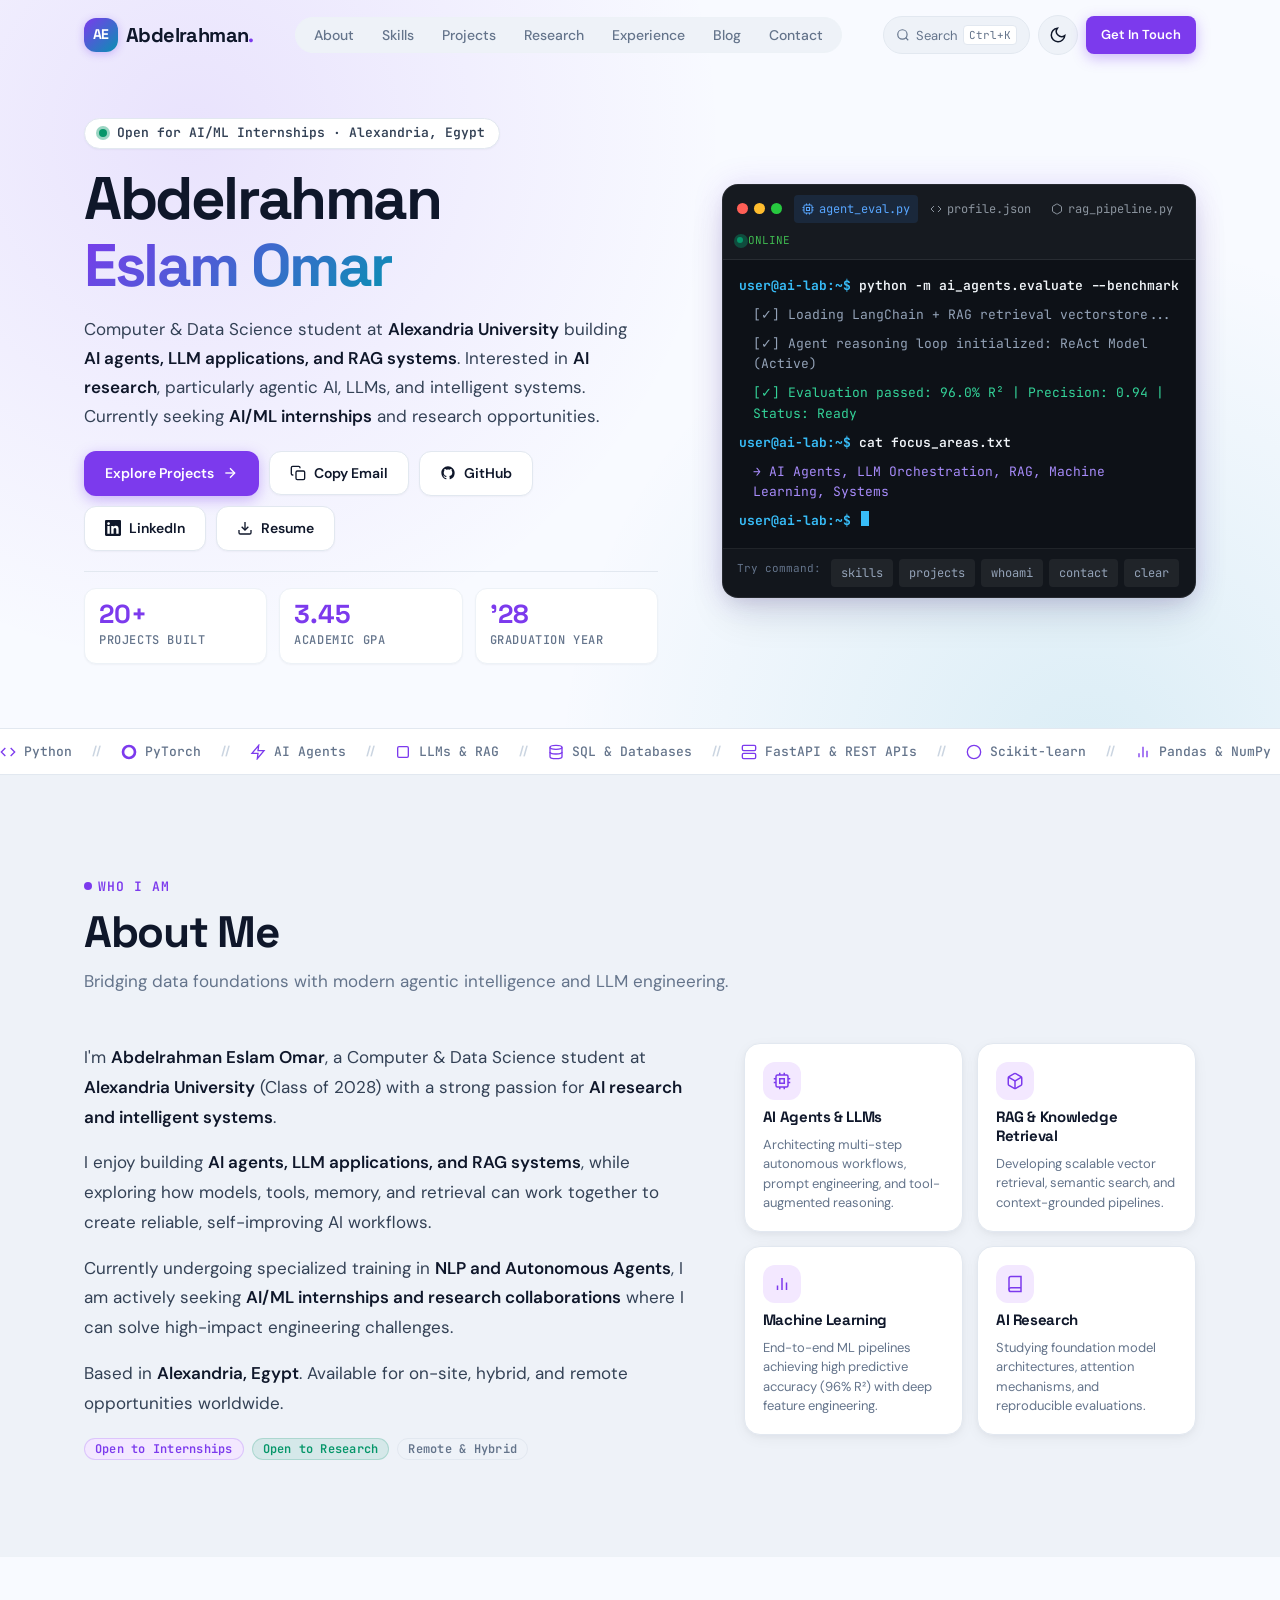
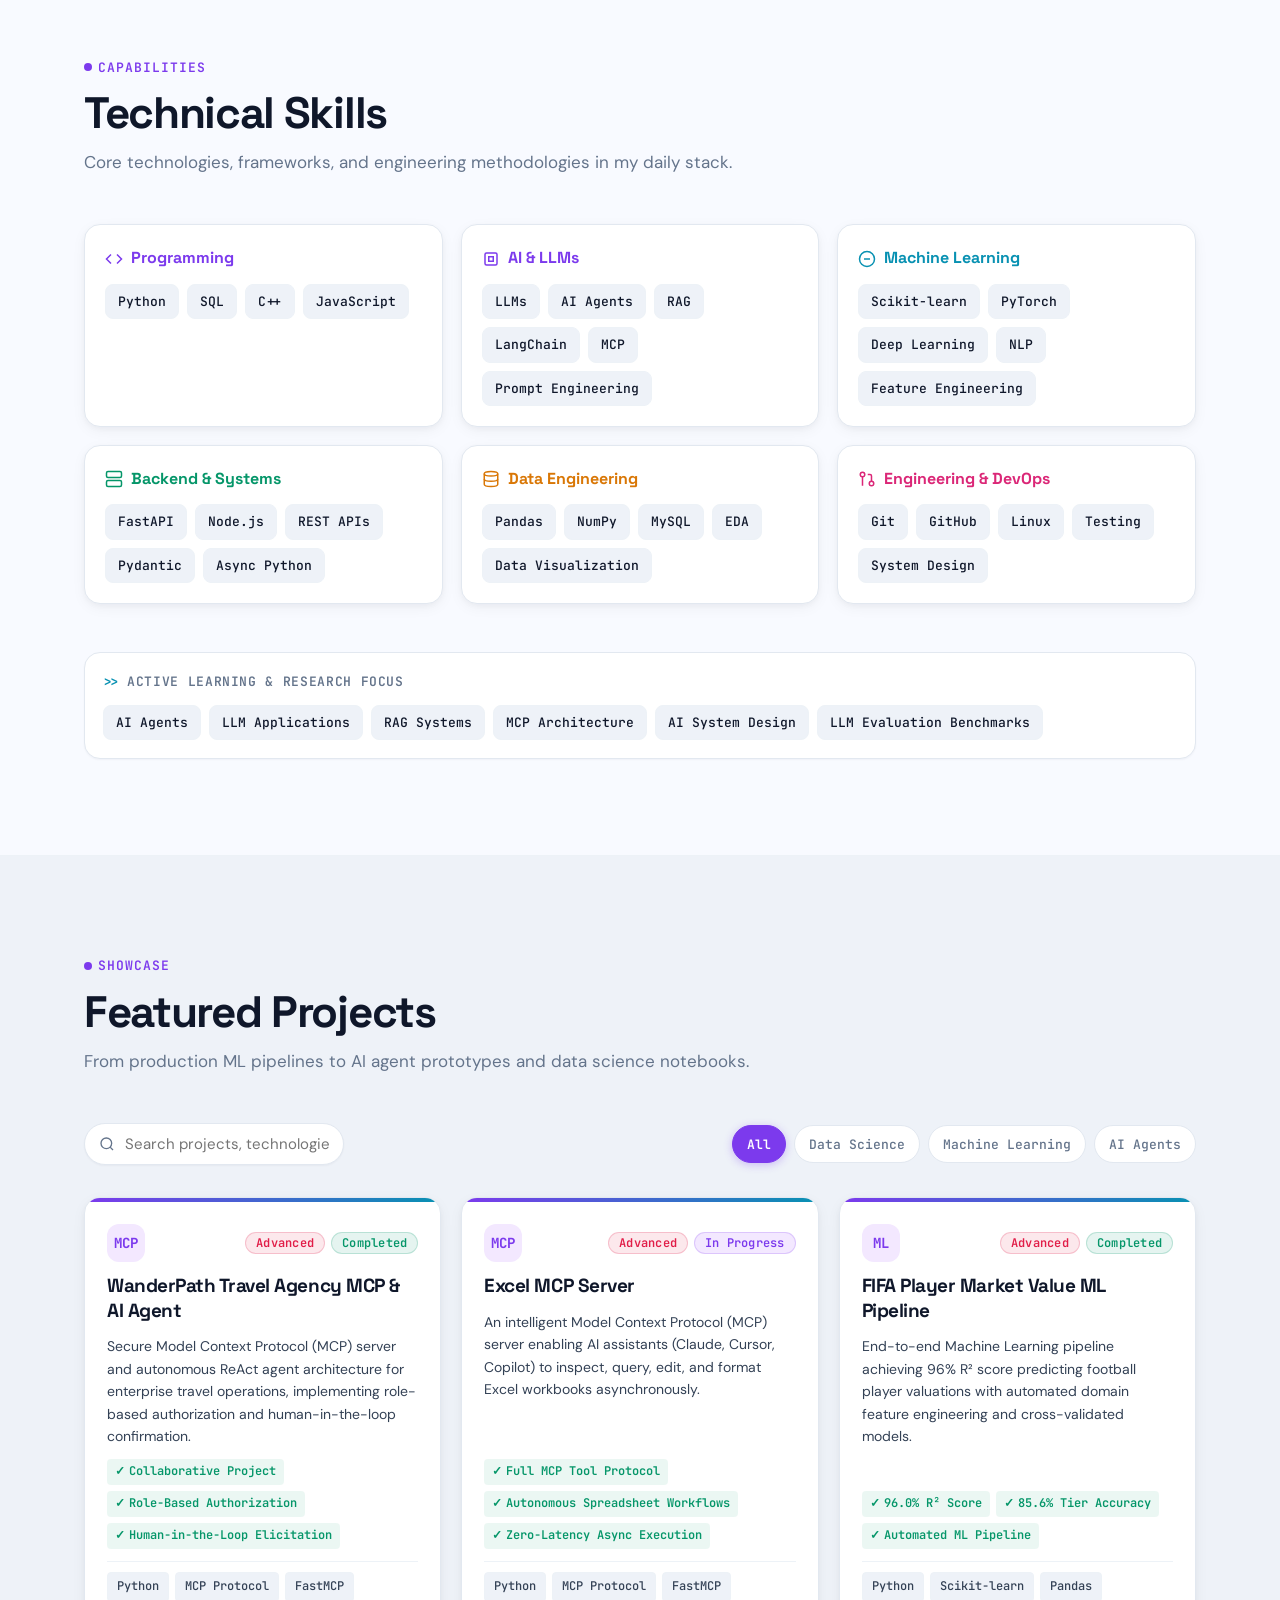
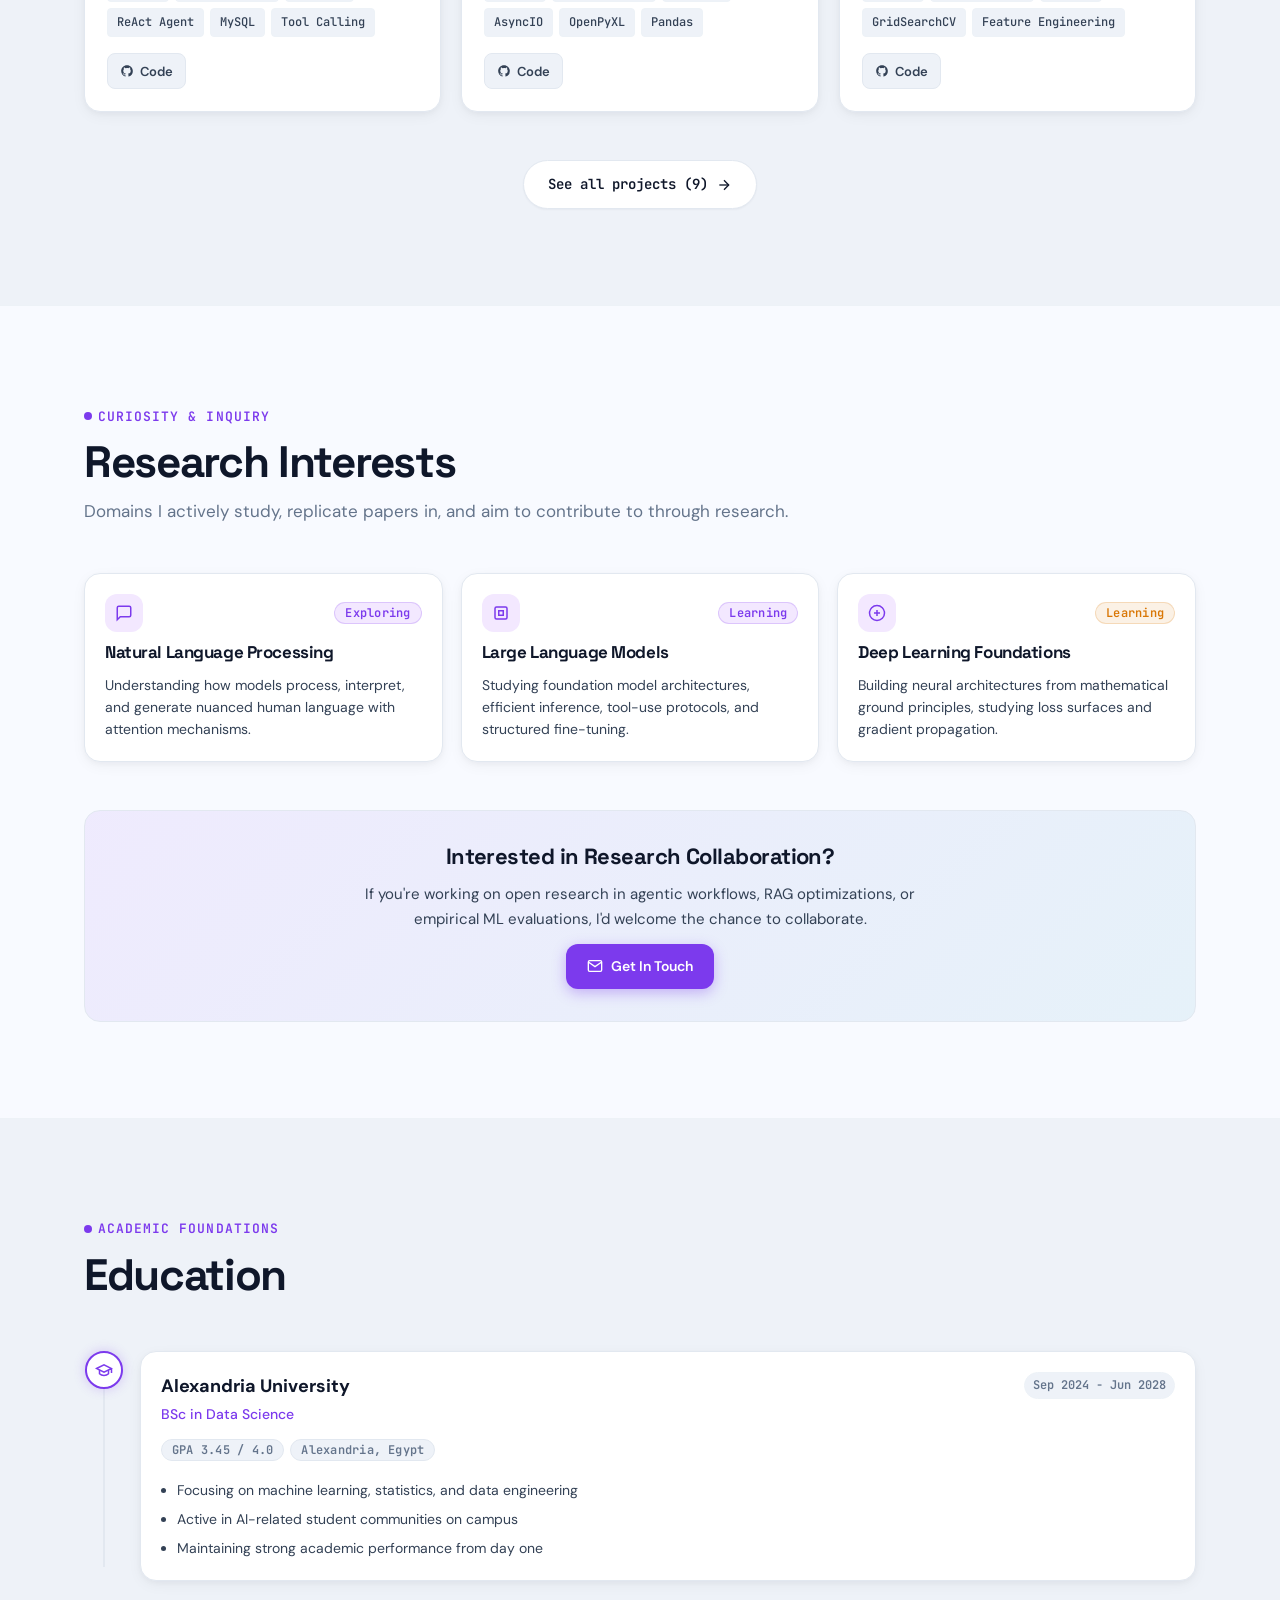
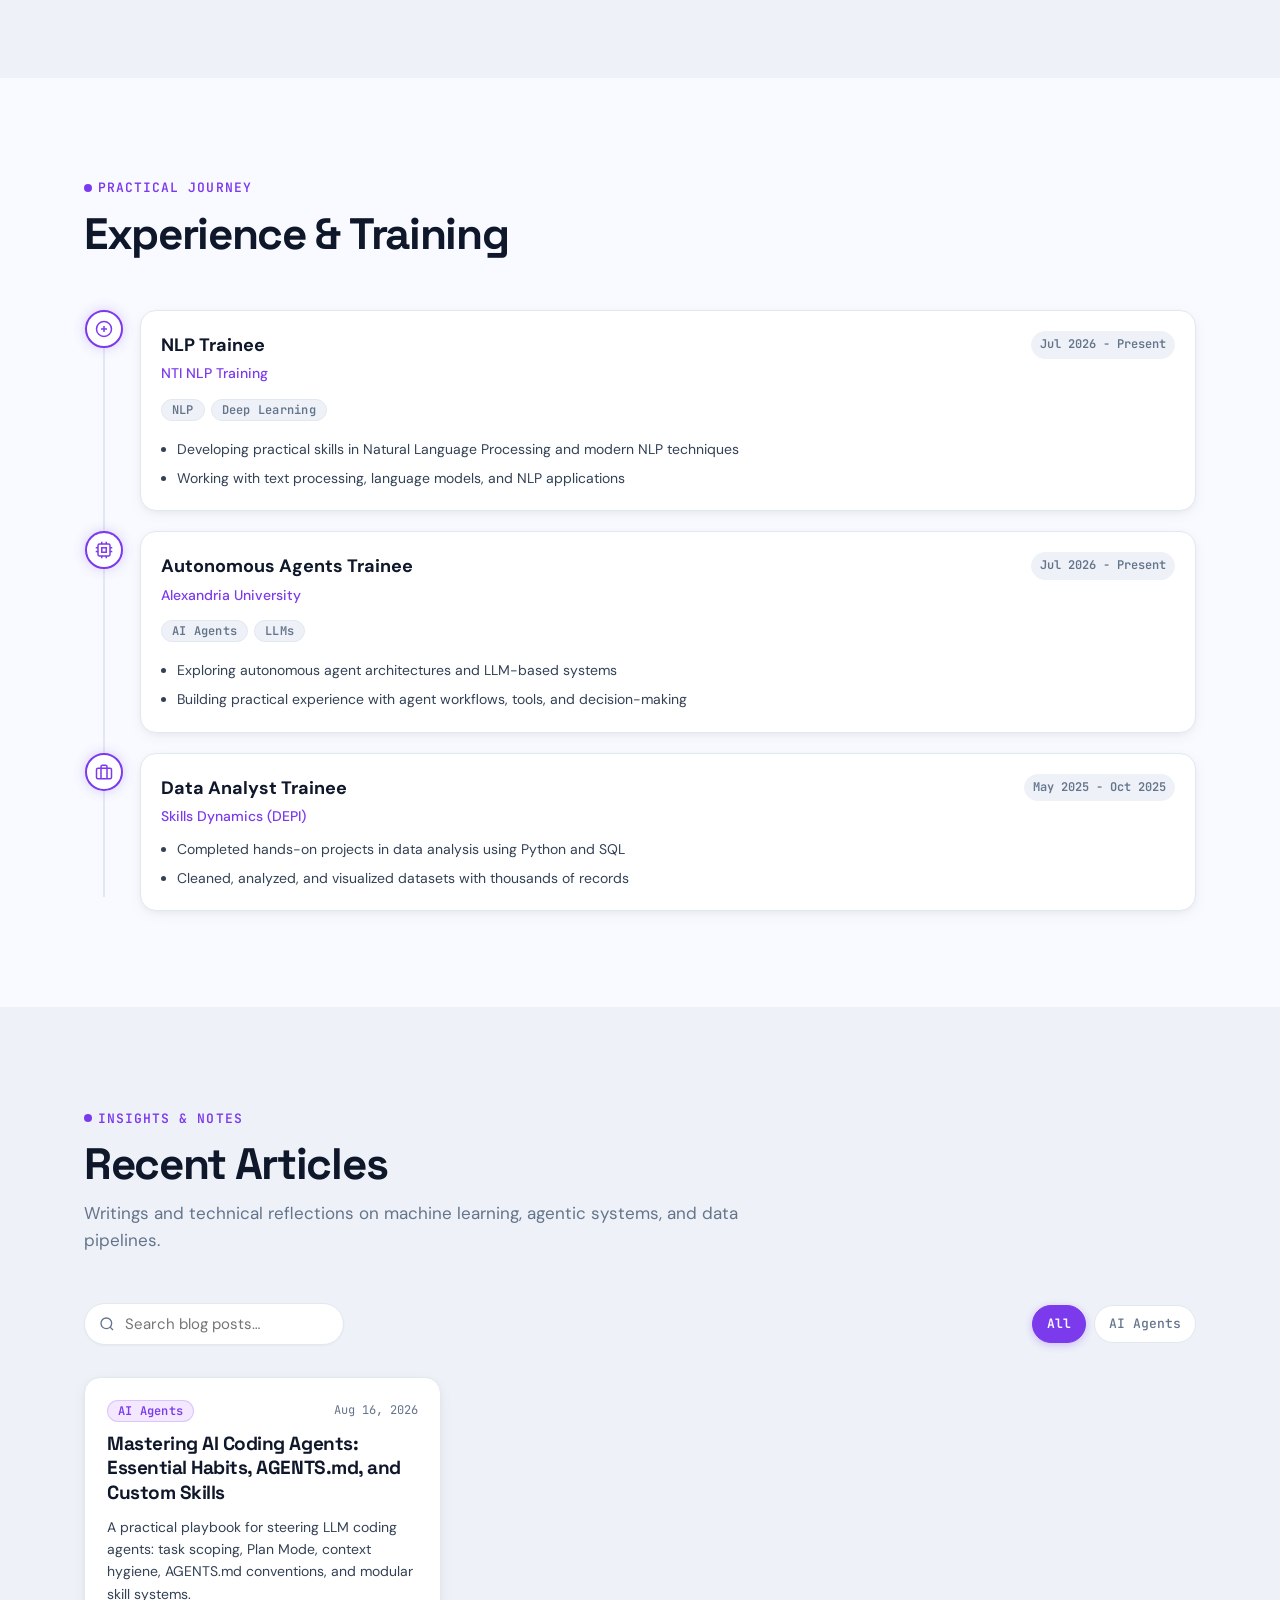
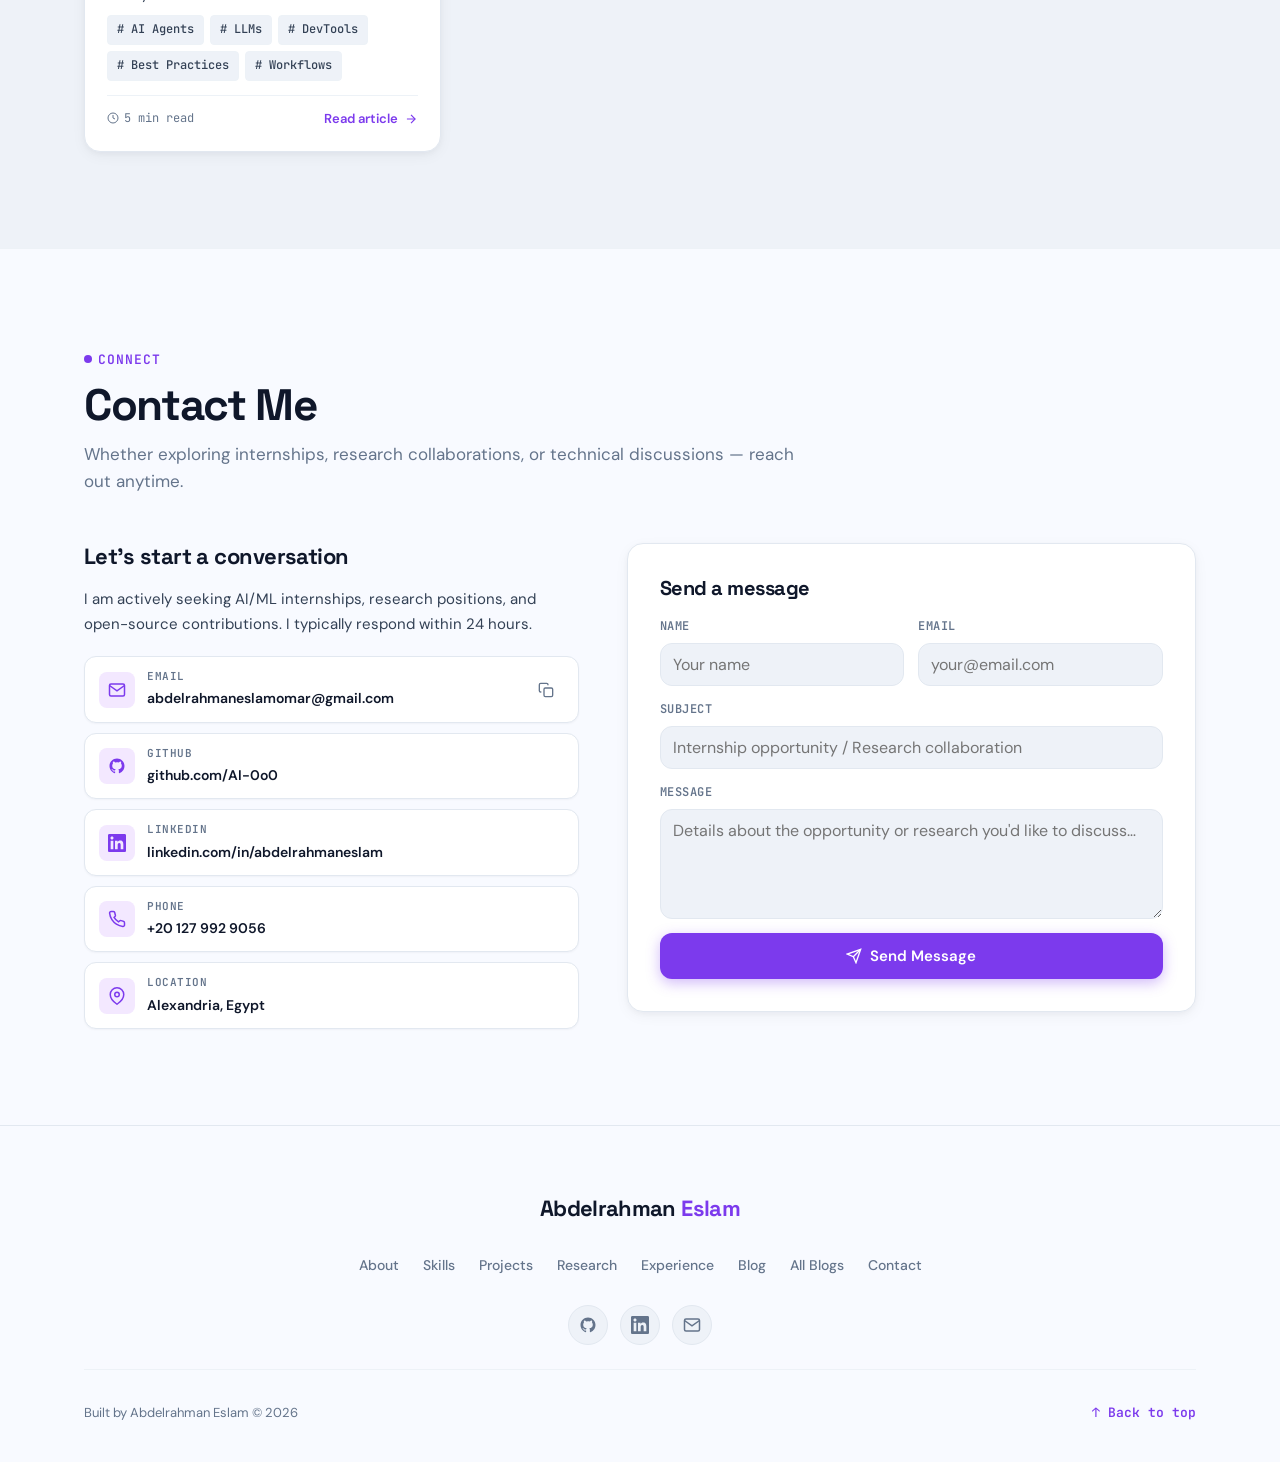
==== commit 54b97aec: "feat: add AI coding agents blog with Egyptian Arabic switch and all-projects archive" ====
--- a/index.html
+++ b/index.html
@@ -604,6 +604,7 @@
 
           <!-- Dynamic Projects Container -->
           <div class="projects-grid" id="projects-grid"></div>
+          <div id="projects-more"></div>
         </div>
       </section>
 
@@ -723,13 +724,13 @@
 
             <div class="filter-pills" id="blog-filters">
               <button class="filter-pill active" data-cat="All" onclick="setBlogFilter(this)">All</button>
-              <button class="filter-pill" data-cat="Machine Learning" onclick="setBlogFilter(this)">Machine Learning</button>
-              <button class="filter-pill" data-cat="Data Science" onclick="setBlogFilter(this)">Data Science</button>
+              <button class="filter-pill" data-cat="AI Agents" onclick="setBlogFilter(this)">AI Agents</button>
             </div>
           </div>
 
           <!-- Blog Grid Container -->
           <div class="blog-grid" id="blog-grid"></div>
+          <div id="blog-more"></div>
         </div>
       </section>
 
--- a/style.css
+++ b/style.css
@@ -2233,7 +2233,8 @@
 /* ============================================================
    19. BLOG STANDALONE & ARCHIVE STYLES
    ============================================================ */
-.blogs-page {
+.blogs-page,
+.projects-page {
   padding-top: calc(var(--nav-h) + var(--space-2xl));
   padding-bottom: var(--space-4xl);
 }
@@ -2251,6 +2252,46 @@
 .blogs-page-head p {
   font-size: 1.0625rem;
   color: var(--text-muted);
+}
+
+.section-more-wrap {
+  display: flex;
+  justify-content: center;
+  margin-top: var(--space-2xl);
+}
+
+.btn-see-all {
+  display: inline-flex;
+  align-items: center;
+  gap: 8px;
+  padding: 12px 24px;
+  border-radius: var(--radius-full);
+  background: var(--bg-card);
+  border: 1px solid var(--border);
+  color: var(--text);
+  font-family: var(--font-mono);
+  font-size: 0.875rem;
+  font-weight: 600;
+  text-decoration: none;
+  transition: all var(--transition-fast);
+  box-shadow: var(--shadow-sm);
+  min-height: 44px;
+}
+
+.btn-see-all:hover {
+  background: var(--accent-light);
+  border-color: var(--accent);
+  color: var(--accent);
+  transform: translateY(-2px);
+  box-shadow: var(--shadow-md);
+}
+
+.btn-see-all svg {
+  transition: transform var(--transition-fast);
+}
+
+.btn-see-all:hover svg {
+  transform: translateX(4px);
 }
 
 .blog-page {
@@ -2338,6 +2379,183 @@
   border: 1px solid var(--border);
 }
 
+.blog-article-body :not(pre) > code {
+  font-family: var(--font-mono);
+  font-size: 0.875em;
+  background: var(--bg-subtle);
+  color: var(--accent);
+  padding: 2px 7px;
+  border-radius: var(--radius-xs);
+  border: 1px solid var(--border);
+}
+
+.blog-article-body ul,
+.blog-article-body ol {
+  padding-left: 24px;
+  display: flex;
+  flex-direction: column;
+  gap: 10px;
+}
+
+.blog-article-body li {
+  line-height: 1.7;
+}
+
+.blog-article-body strong {
+  color: var(--text);
+}
+
+.blog-callout {
+  background: var(--accent-light);
+  border-left: 4px solid var(--accent);
+  padding: 14px 18px;
+  border-radius: 0 var(--radius-md) var(--radius-md) 0;
+  font-size: 0.95rem;
+  color: var(--text);
+}
+
+/* ============================================================
+   LANGUAGE SWITCHER & ARABIC (EGYPTIAN) TYPOGRAPHY
+   ============================================================ */
+.lang-switch-wrap {
+  display: inline-flex;
+  align-items: center;
+  background: var(--bg-subtle);
+  border: 1px solid var(--border);
+  border-radius: var(--radius-full);
+  padding: 3px;
+  gap: 2px;
+}
+
+.lang-btn {
+  display: inline-flex;
+  align-items: center;
+  gap: 5px;
+  padding: 5px 12px;
+  border-radius: var(--radius-full);
+  font-family: var(--font-mono);
+  font-size: 0.75rem;
+  font-weight: 600;
+  border: none;
+  background: transparent;
+  color: var(--text-muted);
+  cursor: pointer;
+  transition: all var(--transition-fast);
+  min-height: 28px;
+}
+
+.lang-btn:hover {
+  color: var(--text);
+}
+
+.lang-btn.active {
+  background: var(--accent);
+  color: #ffffff;
+  box-shadow: var(--shadow-sm);
+}
+
+.blog-lang-bar {
+  display: flex;
+  align-items: center;
+  justify-content: space-between;
+  margin-bottom: var(--space-lg);
+  flex-wrap: wrap;
+  gap: 12px;
+}
+
+.blog-lang-bar .blog-back-link {
+  margin-bottom: 0;
+}
+
+/* RTL Mode for Arabic (Egyptian Dialect) */
+[data-lang="ar"] .blog-article {
+  direction: rtl;
+  text-align: right;
+  font-family: 'Tajawal', 'Almarai', 'Cairo', var(--font-sans);
+}
+
+[data-lang="ar"] .blog-article-head h1 {
+  font-family: 'Cairo', 'Almarai', sans-serif;
+  line-height: 1.45;
+  font-weight: 800;
+  letter-spacing: normal;
+}
+
+[data-lang="ar"] .blog-article-head p {
+  font-family: 'Tajawal', 'Almarai', sans-serif;
+  line-height: 1.75;
+  font-size: 1.125rem;
+  letter-spacing: normal;
+}
+
+[data-lang="ar"] .blog-article-body {
+  font-family: 'Tajawal', 'Almarai', sans-serif;
+  line-height: 1.95;
+  font-size: 1.125rem;
+  letter-spacing: normal;
+}
+
+[data-lang="ar"] .blog-article-body h2 {
+  font-family: 'Cairo', 'Almarai', sans-serif;
+  font-weight: 700;
+  letter-spacing: normal;
+}
+
+[data-lang="ar"] .blog-article-body h3 {
+  font-family: 'Cairo', 'Almarai', sans-serif;
+  font-weight: 700;
+  letter-spacing: normal;
+}
+
+[data-lang="ar"] .blog-article-body ul,
+[data-lang="ar"] .blog-article-body ol {
+  padding-left: 0;
+  padding-right: 26px;
+}
+
+[data-lang="ar"] .blog-article-body pre {
+  direction: rtl;
+  text-align: right;
+  font-family: 'JetBrains Mono', 'Tajawal', 'Almarai', monospace;
+  line-height: 1.8;
+  white-space: pre-wrap;
+  word-break: break-word;
+}
+
+[data-lang="ar"] .blog-article-body pre code {
+  direction: rtl;
+  text-align: right;
+  display: block;
+  font-family: inherit;
+}
+
+[data-lang="ar"] .blog-article-body :not(pre) > code {
+  direction: ltr;
+  display: inline-block;
+  unicode-bidi: embed;
+}
+
+[data-lang="ar"] .blog-callout {
+  border-left: none;
+  border-right: 4px solid var(--accent);
+  border-radius: var(--radius-md) 0 0 var(--radius-md);
+  font-family: 'Tajawal', 'Almarai', sans-serif;
+  line-height: 1.8;
+}
+
+[data-lang="ar"] .blog-article-meta {
+  direction: rtl;
+  font-family: 'Tajawal', var(--font-mono);
+}
+
+[data-lang="ar"] .blog-tags {
+  direction: rtl;
+}
+
+[data-lang="ar"] .blog-tags .tag {
+  font-family: 'Tajawal', 'Almarai', sans-serif;
+}
+
 /* ============================================================
    20. DEEP RESPONSIVE BREAKPOINTS (MOBILE AUDIT)
    ============================================================ */
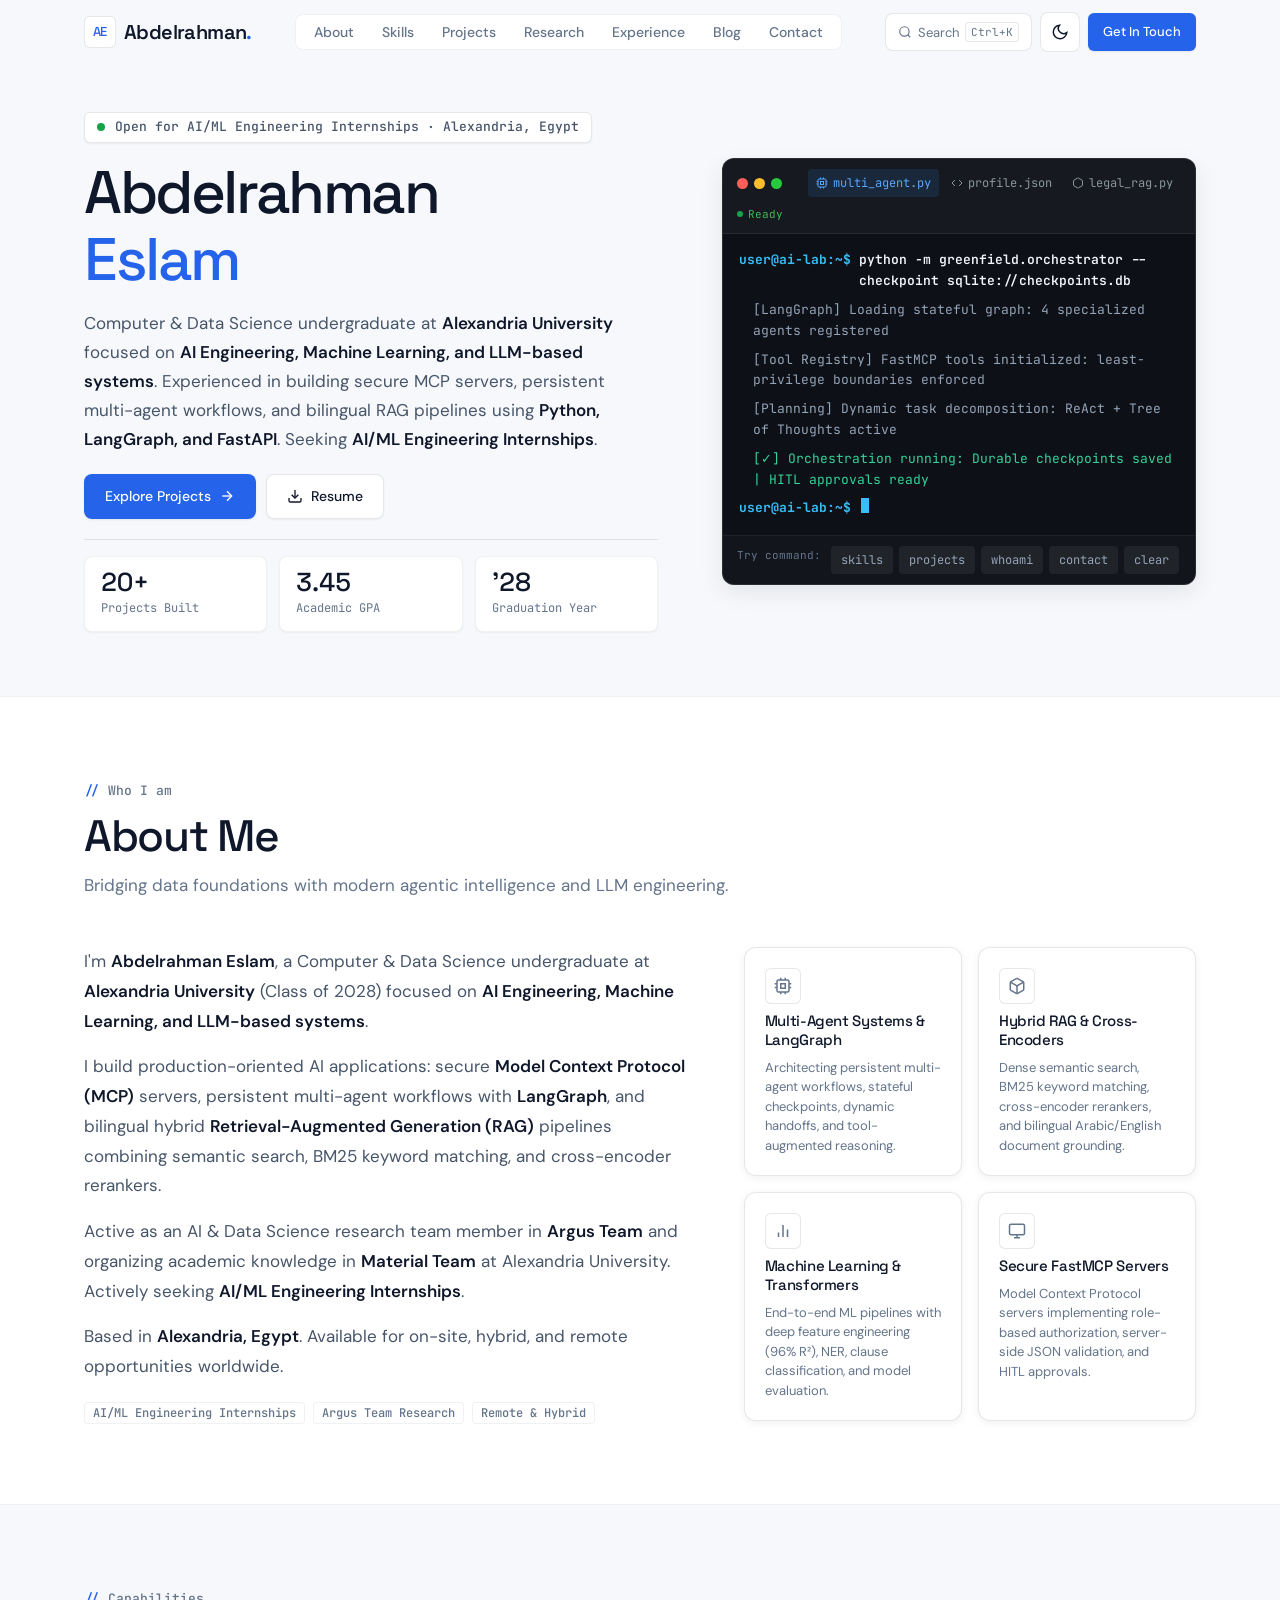
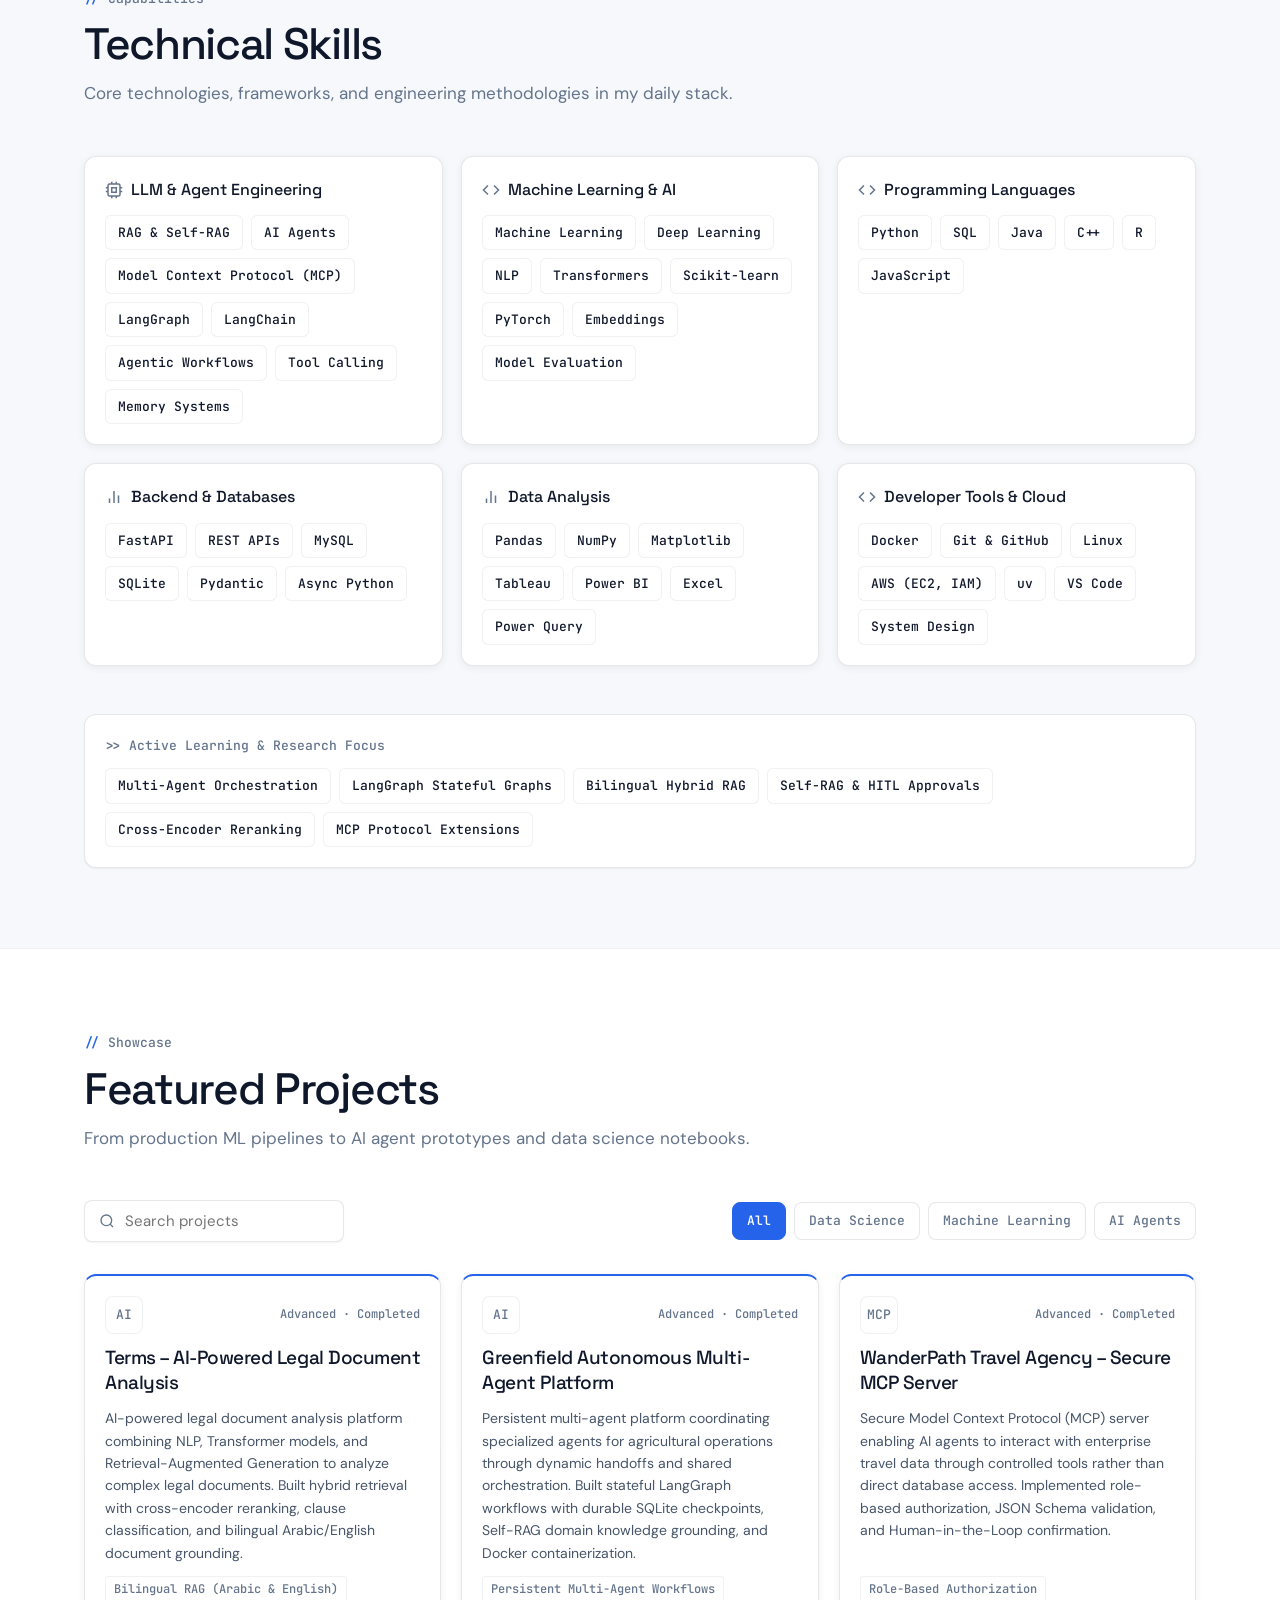
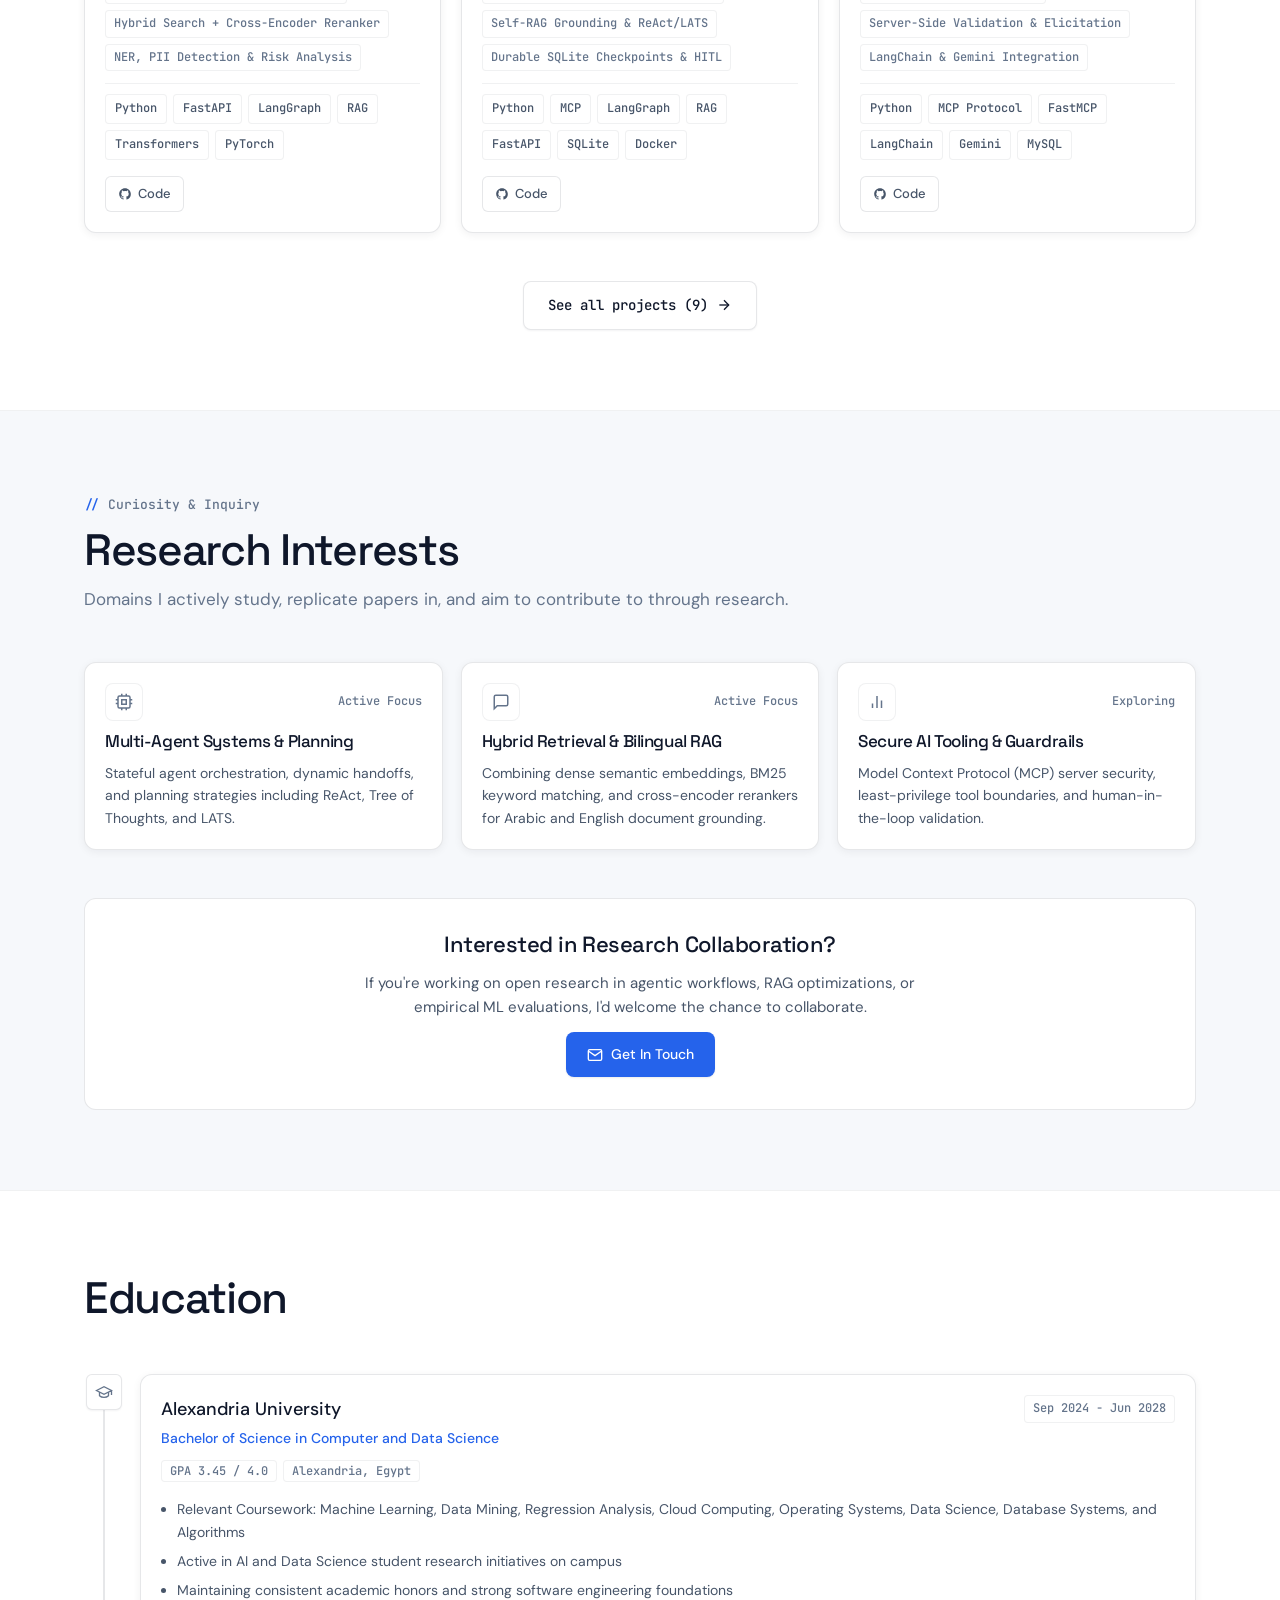
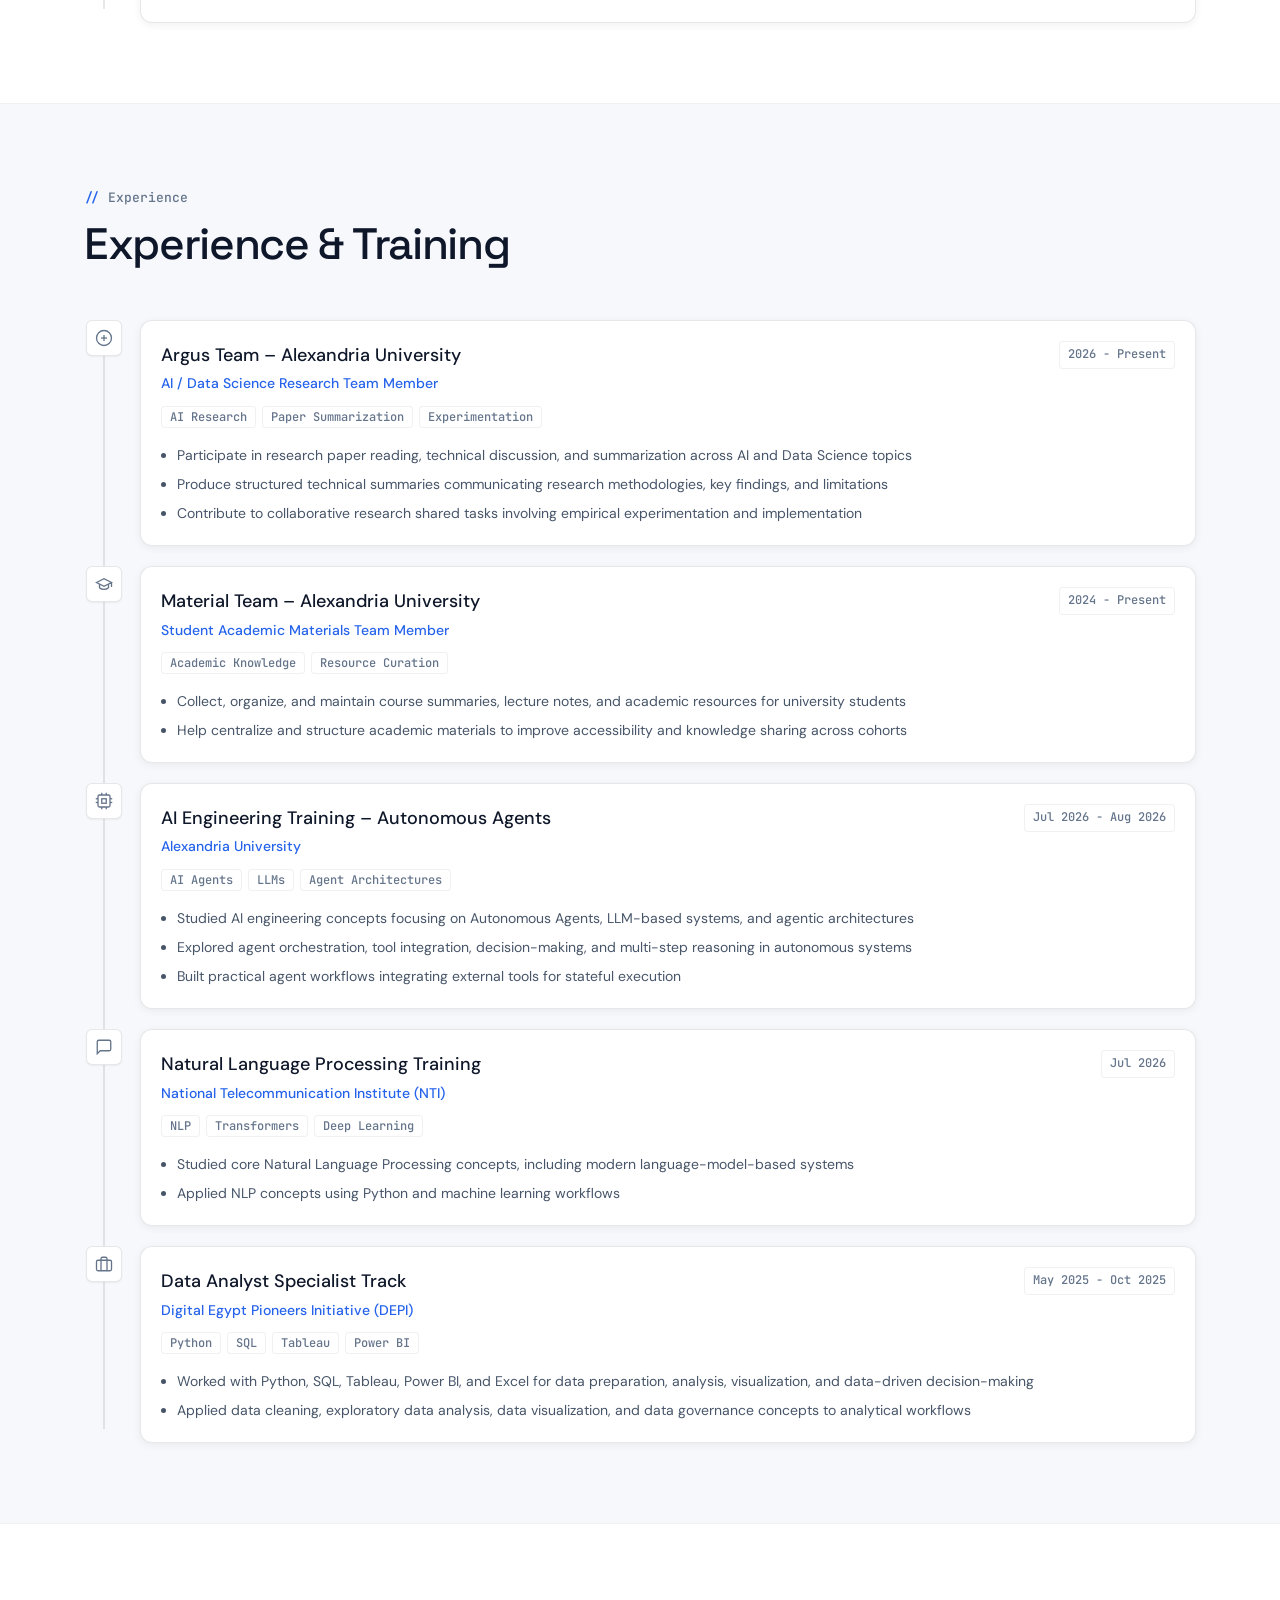
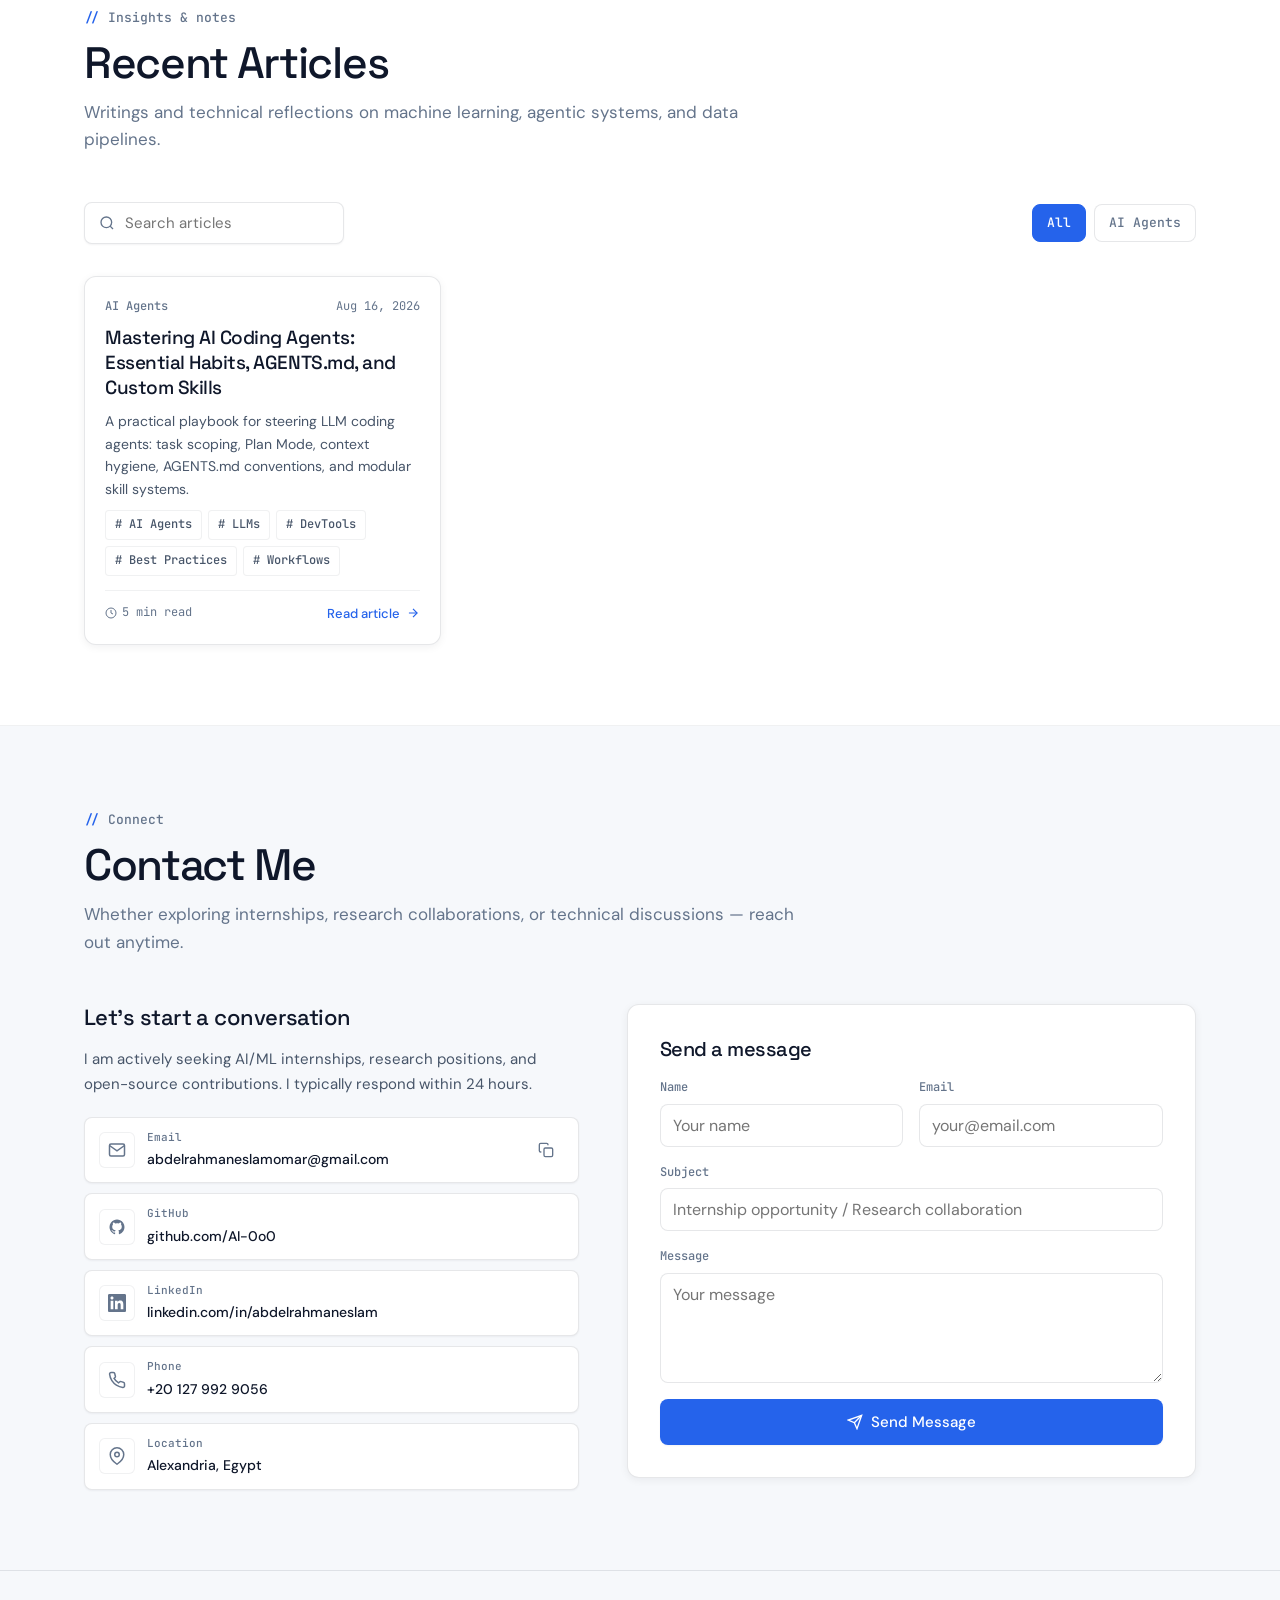
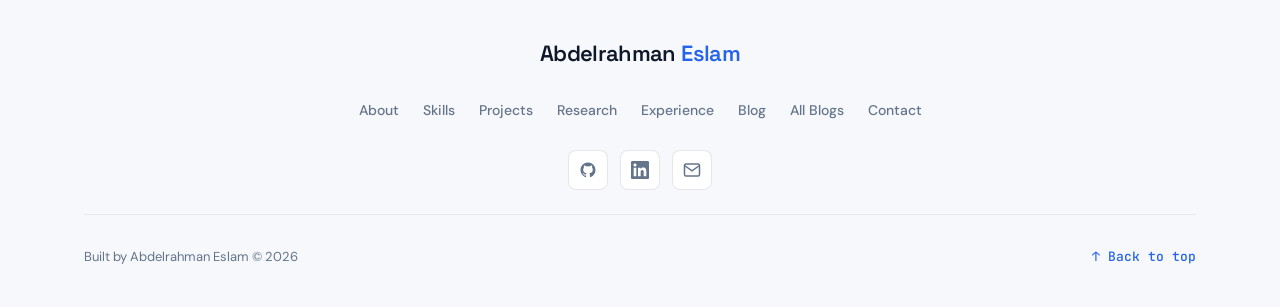
==== commit d80c5477: "updated UI/UX updated data.json with new info" ====
--- a/index.html
+++ b/index.html
@@ -5,13 +5,13 @@
     <meta name="viewport" content="width=device-width, initial-scale=1.0" />
     <link
       rel="icon"
-      href="data:image/svg+xml,%3Csvg xmlns='http://www.w3.org/2000/svg' viewBox='0 0 32 32'%3E%3Crect width='32' height='32' rx='8' fill='%237C3AED'/%3E%3Ctext x='16' y='22' font-family='ui-monospace,monospace' font-size='16' font-weight='bold' fill='%23FFFFFF' text-anchor='middle'%3EAE%3C/text%3E%3C/svg%3E"
+      href="data:image/svg+xml,%3Csvg xmlns='http://www.w3.org/2000/svg' viewBox='0 0 32 32'%3E%3Crect width='32' height='32' rx='8' fill='%232563EB'/%3E%3Ctext x='16' y='22' font-family='ui-monospace,monospace' font-size='16' font-weight='bold' fill='%23FFFFFF' text-anchor='middle'%3EAE%3C/text%3E%3C/svg%3E"
     />
     <meta
       name="description"
-      content="Abdelrahman Eslam Omar — Computer & Data Science student at Alexandria University building AI agents, LLMs, and RAG systems."
+      content="Abdelrahman Eslam — Computer & Data Science student at Alexandria University building AI agents, LLMs, and RAG systems."
     />
-    <meta name="author" content="Abdelrahman Eslam Omar" />
+    <meta name="author" content="Abdelrahman Eslam" />
     <meta name="robots" content="index, follow" />
     <link rel="canonical" href="https://ai-0o0.vercel.app/" />
     <link rel="alternate" hreflang="x-default" href="https://ai-0o0.vercel.app/" />
@@ -48,7 +48,7 @@
         "@graph": [
           {
             "@type": "Person",
-            "name": "Abdelrahman Eslam Omar",
+            "name": "Abdelrahman Eslam",
             "url": "https://ai-0o0.vercel.app/",
             "jobTitle": "AI & Data Science Student",
             "affiliation": {
@@ -67,7 +67,7 @@
             "inLanguage": "en",
             "publisher": {
               "@type": "Person",
-              "name": "Abdelrahman Eslam Omar"
+              "name": "Abdelrahman Eslam"
             }
           }
         ]
@@ -175,15 +175,15 @@
             <div class="hero-text">
               <div class="hero-eyebrow">
                 <span class="hero-dot" aria-hidden="true"></span>
-                <span class="hero-eyebrow-text">Open for AI/ML Internships · Alexandria, Egypt</span>
+                <span class="hero-eyebrow-text">Open for AI/ML Engineering Internships · Alexandria, Egypt</span>
               </div>
 
               <h1 class="hero-name">
-                Abdelrahman<br /><span class="name-highlight">Eslam Omar</span>
+                Abdelrahman<br /><span class="name-highlight">Eslam</span>
               </h1>
 
               <p class="hero-bio">
-                Computer & Data Science student at <strong>Alexandria University</strong> building <strong>AI agents, LLM applications, and RAG systems</strong>. Interested in <strong>AI research</strong>, particularly agentic AI, LLMs, and intelligent systems. Currently seeking <strong>AI/ML internships</strong> and research opportunities.
+                Computer & Data Science undergraduate at <strong>Alexandria University</strong> focused on <strong>AI Engineering, Machine Learning, and LLM-based systems</strong>. Experienced in building secure MCP servers, persistent multi-agent workflows, and bilingual RAG pipelines using <strong>Python, LangGraph, and FastAPI</strong>. Seeking <strong>AI/ML Engineering Internships</strong>.
               </p>
 
               <div class="hero-cta">
@@ -195,29 +195,7 @@
                   </svg>
                 </a>
 
-                <button class="btn btn-outline" id="hero-copy-email-btn" onclick="copyEmailToClipboard()">
-                  <svg viewBox="0 0 24 24" fill="none" stroke="currentColor" stroke-width="2" aria-hidden="true">
-                    <rect x="9" y="9" width="13" height="13" rx="2" ry="2"></rect>
-                    <path d="M5 15H4a2 2 0 0 1-2-2V4a2 2 0 0 1 2-2h9a2 2 0 0 1 2 2v1"></path>
-                  </svg>
-                  <span>Copy Email</span>
-                </button>
-
-                <a href="https://github.com/AI-0o0" target="_blank" rel="noopener noreferrer" class="btn btn-outline" aria-label="GitHub Profile">
-                  <svg viewBox="0 0 24 24" fill="currentColor" aria-hidden="true">
-                    <path d="M12 2C6.477 2 2 6.484 2 12.017c0 4.425 2.865 8.18 6.839 9.504.5.092.682-.217.682-.483 0-.237-.008-.868-.013-1.703-2.782.605-3.369-1.343-3.369-1.343-.454-1.158-1.11-1.466-1.11-1.466-.908-.62.069-.608.069-.608 1.003.07 1.531 1.032 1.531 1.032.892 1.53 2.341 1.088 2.91.832.092-.647.35-1.088.636-1.338-2.22-.253-4.555-1.113-4.555-4.951 0-1.093.39-1.988 1.029-2.688-.103-.253-.446-1.272.098-2.65 0 0 .84-.27 2.75 1.026A9.564 9.564 0 0112 6.844c.85.004 1.705.115 2.504.337 1.909-1.296 2.747-1.027 2.747-1.027.546 1.379.202 2.398.1 2.651.64.7 1.028 1.595 1.028 2.688 0 3.848-2.339 4.695-4.566 4.943.359.309.678.92.678 1.855 0 1.338-.012 2.419-.012 2.747 0 .268.18.58.688.482A10.019 10.019 0 0022 12.017C22 6.484 17.522 2 12 2z"/>
-                  </svg>
-                  <span>GitHub</span>
-                </a>
-
-                <a href="https://linkedin.com/in/abdelrahmaneslam" target="_blank" rel="noopener noreferrer" class="btn btn-outline" aria-label="LinkedIn Profile">
-                  <svg viewBox="0 0 24 24" fill="currentColor" aria-hidden="true">
-                    <path d="M20.447 20.452h-3.554v-5.569c0-1.328-.027-3.037-1.852-3.037-1.853 0-2.136 1.445-2.136 2.939v5.667H9.351V9h3.414v1.561h.046c.477-.9 1.637-1.85 3.37-1.85 3.601 0 4.267 2.37 4.267 5.455v6.286zM5.337 7.433c-1.144 0-2.063-.926-2.063-2.065 0-1.138.92-2.063 2.063-2.063 1.14 0 2.064.925 2.064 2.063 0 1.139-.925 2.065-2.064 2.065zm1.782 13.019H3.555V9h3.564v11.452zM22.225 0H1.771C.792 0 0 .774 0 1.729v20.542C0 23.227.792 24 1.771 24h20.451C23.2 24 24 23.227 24 22.271V1.729C24 .774 23.2 0 22.222 0h.003z"/>
-                  </svg>
-                  <span>LinkedIn</span>
-                </a>
-
-                <a href="cv/Abdelrahman_Eslam_Resume.pdf" target="_blank" class="btn btn-outline" aria-label="Download Resume PDF">
+                <a href="cv/Abdelrahman_CV_2026.pdf" target="_blank" class="btn btn-outline" aria-label="Download Resume PDF">
                   <svg viewBox="0 0 24 24" fill="none" stroke="currentColor" stroke-width="2" aria-hidden="true">
                     <path d="M21 15v4a2 2 0 0 1-2 2H5a2 2 0 0 1-2-2v-4"></path>
                     <polyline points="7 10 12 15 17 10"></polyline>
@@ -257,7 +235,7 @@
                   <div class="terminal-tabs">
                     <button class="term-tab active" data-tab="agent" onclick="switchTermTab('agent')">
                       <svg viewBox="0 0 24 24" fill="none" stroke="currentColor" stroke-width="2" width="12" height="12" aria-hidden="true"><rect x="4" y="4" width="16" height="16" rx="2"/><rect x="9" y="9" width="6" height="6"/><line x1="9" y1="1" x2="9" y2="4"/><line x1="15" y1="1" x2="15" y2="4"/><line x1="9" y1="20" x2="9" y2="23"/><line x1="15" y1="20" x2="15" y2="23"/><line x1="20" y1="9" x2="23" y2="9"/><line x1="20" y1="14" x2="23" y2="14"/><line x1="1" y1="9" x2="4" y2="9"/><line x1="1" y1="14" x2="4" y2="14"/></svg>
-                      agent_eval.py
+                      multi_agent.py
                     </button>
                     <button class="term-tab" data-tab="profile" onclick="switchTermTab('profile')">
                       <svg viewBox="0 0 24 24" fill="none" stroke="currentColor" stroke-width="2" width="12" height="12" aria-hidden="true"><polyline points="16 18 22 12 16 6"></polyline><polyline points="8 6 2 12 8 18"></polyline></svg>
@@ -265,23 +243,22 @@
                     </button>
                     <button class="term-tab" data-tab="rag" onclick="switchTermTab('rag')">
                       <svg viewBox="0 0 24 24" fill="none" stroke="currentColor" stroke-width="2" width="12" height="12" aria-hidden="true"><path d="M21 16V8a2 2 0 0 0-1-1.73l-7-4a2 2 0 0 0-2 0l-7 4A2 2 0 0 0 3 8v8a2 2 0 0 0 1 1.73l7 4a2 2 0 0 0 2 0l7-4A2 2 0 0 0 21 16z"></path></svg>
-                      rag_pipeline.py
+                      legal_rag.py
                     </button>
                   </div>
 
                   <div class="terminal-status">
                     <span class="hero-dot" style="width:6px;height:6px;" aria-hidden="true"></span>
-                    <span>ONLINE</span>
+                    <span>Ready</span>
                   </div>
                 </div>
 
                 <div class="terminal-body" id="terminal-screen" tabindex="0" role="region" aria-label="Terminal content">
-                  <div class="term-line"><span class="term-prompt">user@ai-lab:~$</span> <span class="term-cmd">python -m ai_agents.evaluate --benchmark</span></div>
-                  <div class="term-out">[✓] Loading LangChain + RAG retrieval vectorstore...</div>
-                  <div class="term-out">[✓] Agent reasoning loop initialized: <span class="highlight">ReAct Model (Active)</span></div>
-                  <div class="term-out success">[✓] Evaluation passed: 96.0% R² | Precision: 0.94 | Status: Ready</div>
-                  <div class="term-line"><span class="term-prompt">user@ai-lab:~$</span> <span class="term-cmd">cat focus_areas.txt</span></div>
-                  <div class="term-out highlight">→ AI Agents, LLM Orchestration, RAG, Machine Learning, Systems</div>
+                  <div class="term-line"><span class="term-prompt">user@ai-lab:~$</span> <span class="term-cmd">python -m greenfield.orchestrator --checkpoint sqlite://checkpoints.db</span></div>
+                  <div class="term-out">[LangGraph] Loading stateful graph: <span class="highlight">4 specialized agents registered</span></div>
+                  <div class="term-out">[Tool Registry] FastMCP tools initialized: least-privilege boundaries enforced</div>
+                  <div class="term-out">[Planning] Dynamic task decomposition: ReAct + Tree of Thoughts active</div>
+                  <div class="term-out success">[✓] Orchestration running: Durable checkpoints saved | HITL approvals ready</div>
                   <div class="term-line"><span class="term-prompt">user@ai-lab:~$</span> <span class="term-caret"></span></div>
                 </div>
 
@@ -301,60 +278,12 @@
       </section>
 
       <!-- ============================================================
-       TECH TICKER MARQUEE
-       ============================================================ -->
-      <div class="ticker" aria-hidden="true">
-        <div class="ticker-track">
-          <div class="ticker-group">
-            <span class="ticker-item"><svg viewBox="0 0 24 24" fill="none" stroke="currentColor" stroke-width="2"><polyline points="16 18 22 12 16 6"></polyline><polyline points="8 6 2 12 8 18"></polyline></svg>Python</span>
-            <span class="ticker-sep">//</span>
-            <span class="ticker-item"><svg viewBox="0 0 24 24" fill="none" stroke="currentColor" stroke-width="2"><path d="M12 2a10 10 0 1 0 10 10A10 10 0 0 0 12 2zm0 18a8 8 0 1 1 8-8 8 8 0 0 1-8 8z"/></svg>PyTorch</span>
-            <span class="ticker-sep">//</span>
-            <span class="ticker-item"><svg viewBox="0 0 24 24" fill="none" stroke="currentColor" stroke-width="2"><path d="M13 2L3 14h9l-1 8 10-12h-9l1-8z"/></svg>AI Agents</span>
-            <span class="ticker-sep">//</span>
-            <span class="ticker-item"><svg viewBox="0 0 24 24" fill="none" stroke="currentColor" stroke-width="2"><rect x="4" y="4" width="16" height="16" rx="2"/></svg>LLMs & RAG</span>
-            <span class="ticker-sep">//</span>
-            <span class="ticker-item"><svg viewBox="0 0 24 24" fill="none" stroke="currentColor" stroke-width="2"><ellipse cx="12" cy="5" rx="9" ry="3"/><path d="M21 12c0 1.66-4 3-9 3s-9-1.34-9-3"/><path d="M3 5v14c0 1.66 4 3 9 3s9-1.34 9-3V5"/></svg>SQL & Databases</span>
-            <span class="ticker-sep">//</span>
-            <span class="ticker-item"><svg viewBox="0 0 24 24" fill="none" stroke="currentColor" stroke-width="2"><rect x="2" y="2" width="20" height="8" rx="2"/><rect x="2" y="14" width="20" height="8" rx="2"/></svg>FastAPI & REST APIs</span>
-            <span class="ticker-sep">//</span>
-            <span class="ticker-item"><svg viewBox="0 0 24 24" fill="none" stroke="currentColor" stroke-width="2"><circle cx="12" cy="12" r="10"/></svg>Scikit-learn</span>
-            <span class="ticker-sep">//</span>
-            <span class="ticker-item"><svg viewBox="0 0 24 24" fill="none" stroke="currentColor" stroke-width="2"><line x1="18" y1="20" x2="18" y2="10"/><line x1="12" y1="20" x2="12" y2="4"/><line x1="6" y1="20" x2="6" y2="14"/></svg>Pandas & NumPy</span>
-            <span class="ticker-sep">//</span>
-            <span class="ticker-item"><svg viewBox="0 0 24 24" fill="none" stroke="currentColor" stroke-width="2"><circle cx="18" cy="18" r="3"/><circle cx="6" cy="6" r="3"/><path d="M13 6h3a2 2 0 0 1 2 2v7"/><line x1="6" y1="9" x2="6" y2="21"/></svg>Git & GitHub</span>
-            <span class="ticker-sep">//</span>
-          </div>
-          <div class="ticker-group" aria-hidden="true">
-            <span class="ticker-item"><svg viewBox="0 0 24 24" fill="none" stroke="currentColor" stroke-width="2"><polyline points="16 18 22 12 16 6"></polyline><polyline points="8 6 2 12 8 18"></polyline></svg>Python</span>
-            <span class="ticker-sep">//</span>
-            <span class="ticker-item"><svg viewBox="0 0 24 24" fill="none" stroke="currentColor" stroke-width="2"><path d="M12 2a10 10 0 1 0 10 10A10 10 0 0 0 12 2zm0 18a8 8 0 1 1 8-8 8 8 0 0 1-8 8z"/></svg>PyTorch</span>
-            <span class="ticker-sep">//</span>
-            <span class="ticker-item"><svg viewBox="0 0 24 24" fill="none" stroke="currentColor" stroke-width="2"><path d="M13 2L3 14h9l-1 8 10-12h-9l1-8z"/></svg>AI Agents</span>
-            <span class="ticker-sep">//</span>
-            <span class="ticker-item"><svg viewBox="0 0 24 24" fill="none" stroke="currentColor" stroke-width="2"><rect x="4" y="4" width="16" height="16" rx="2"/></svg>LLMs & RAG</span>
-            <span class="ticker-sep">//</span>
-            <span class="ticker-item"><svg viewBox="0 0 24 24" fill="none" stroke="currentColor" stroke-width="2"><ellipse cx="12" cy="5" rx="9" ry="3"/><path d="M21 12c0 1.66-4 3-9 3s-9-1.34-9-3"/><path d="M3 5v14c0 1.66 4 3 9 3s9-1.34 9-3V5"/></svg>SQL & Databases</span>
-            <span class="ticker-sep">//</span>
-            <span class="ticker-item"><svg viewBox="0 0 24 24" fill="none" stroke="currentColor" stroke-width="2"><rect x="2" y="2" width="20" height="8" rx="2"/><rect x="2" y="14" width="20" height="8" rx="2"/></svg>FastAPI & REST APIs</span>
-            <span class="ticker-sep">//</span>
-            <span class="ticker-item"><svg viewBox="0 0 24 24" fill="none" stroke="currentColor" stroke-width="2"><circle cx="12" cy="12" r="10"/></svg>Scikit-learn</span>
-            <span class="ticker-sep">//</span>
-            <span class="ticker-item"><svg viewBox="0 0 24 24" fill="none" stroke="currentColor" stroke-width="2"><line x1="18" y1="20" x2="18" y2="10"/><line x1="12" y1="20" x2="12" y2="4"/><line x1="6" y1="20" x2="6" y2="14"/></svg>Pandas & NumPy</span>
-            <span class="ticker-sep">//</span>
-            <span class="ticker-item"><svg viewBox="0 0 24 24" fill="none" stroke="currentColor" stroke-width="2"><circle cx="18" cy="18" r="3"/><circle cx="6" cy="6" r="3"/><path d="M13 6h3a2 2 0 0 1 2 2v7"/><line x1="6" y1="9" x2="6" y2="21"/></svg>Git & GitHub</span>
-            <span class="ticker-sep">//</span>
-          </div>
-        </div>
-      </div>
-
-      <!-- ============================================================
-       ABOUT SECTION
-       ============================================================ -->
+        ABOUT SECTION
+        ============================================================ -->
       <section id="about" class="section section-alt">
         <div class="container">
           <div class="section-head">
-            <p class="section-label">Who I Am</p>
+            <p class="section-label">Who I am</p>
             <h2 class="section-title">About Me</h2>
             <p class="section-subtitle">Bridging data foundations with modern agentic intelligence and LLM engineering.</p>
           </div>
@@ -362,22 +291,22 @@
           <div class="about-grid">
             <div class="about-text">
               <p>
-                I'm <strong>Abdelrahman Eslam Omar</strong>, a Computer & Data Science student at <strong>Alexandria University</strong> (Class of 2028) with a strong passion for <strong>AI research and intelligent systems</strong>.
+                I'm <strong>Abdelrahman Eslam</strong>, a Computer & Data Science undergraduate at <strong>Alexandria University</strong> (Class of 2028) focused on <strong>AI Engineering, Machine Learning, and LLM-based systems</strong>.
               </p>
               <p>
-                I enjoy building <strong>AI agents, LLM applications, and RAG systems</strong>, while exploring how models, tools, memory, and retrieval can work together to create reliable, self-improving AI workflows.
+                I build production-oriented AI applications: secure <strong>Model Context Protocol (MCP)</strong> servers, persistent multi-agent workflows with <strong>LangGraph</strong>, and bilingual hybrid <strong>Retrieval-Augmented Generation (RAG)</strong> pipelines combining semantic search, BM25 keyword matching, and cross-encoder rerankers.
               </p>
               <p>
-                Currently undergoing specialized training in <strong>NLP and Autonomous Agents</strong>, I am actively seeking <strong>AI/ML internships and research collaborations</strong> where I can solve high-impact engineering challenges.
+                Active as an AI & Data Science research team member in <strong>Argus Team</strong> and organizing academic knowledge in <strong>Material Team</strong> at Alexandria University. Actively seeking <strong>AI/ML Engineering Internships</strong>.
               </p>
               <p>
                 Based in <strong>Alexandria, Egypt</strong>. Available for on-site, hybrid, and remote opportunities worldwide.
               </p>
 
               <div class="about-tags">
-                <span class="badge badge-blue">Open to Internships</span>
-                <span class="badge badge-green">Open to Research</span>
-                <span class="badge badge-gray">Remote & Hybrid</span>
+                <span class="badge">AI/ML Engineering Internships</span>
+                <span class="badge">Argus Team Research</span>
+                <span class="badge">Remote & Hybrid</span>
               </div>
             </div>
 
@@ -397,8 +326,8 @@
                     <line x1="1" y1="14" x2="4" y2="14"></line>
                   </svg>
                 </div>
-                <h4>AI Agents & LLMs</h4>
-                <p>Architecting multi-step autonomous workflows, prompt engineering, and tool-augmented reasoning.</p>
+                <h4>Multi-Agent Systems & LangGraph</h4>
+                <p>Architecting persistent multi-agent workflows, stateful checkpoints, dynamic handoffs, and tool-augmented reasoning.</p>
               </div>
 
               <div class="card about-card">
@@ -409,8 +338,8 @@
                     <line x1="12" y1="22.08" x2="12" y2="12"></line>
                   </svg>
                 </div>
-                <h4>RAG & Knowledge Retrieval</h4>
-                <p>Developing scalable vector retrieval, semantic search, and context-grounded pipelines.</p>
+                <h4>Hybrid RAG & Cross-Encoders</h4>
+                <p>Dense semantic search, BM25 keyword matching, cross-encoder rerankers, and bilingual Arabic/English document grounding.</p>
               </div>
 
               <div class="card about-card">
@@ -421,19 +350,20 @@
                     <line x1="6" y1="20" x2="6" y2="14"></line>
                   </svg>
                 </div>
-                <h4>Machine Learning</h4>
-                <p>End-to-end ML pipelines achieving high predictive accuracy (96% R²) with deep feature engineering.</p>
+                <h4>Machine Learning & Transformers</h4>
+                <p>End-to-end ML pipelines with deep feature engineering (96% R²), NER, clause classification, and model evaluation.</p>
               </div>
 
               <div class="card about-card">
                 <div class="about-card-icon-wrap" aria-hidden="true">
                   <svg viewBox="0 0 24 24" fill="none" stroke="currentColor" stroke-width="2">
-                    <path d="M4 19.5A2.5 2.5 0 0 1 6.5 17H20"></path>
-                    <path d="M6.5 2H20v20H6.5A2.5 2.5 0 0 1 4 19.5v-15A2.5 2.5 0 0 1 6.5 2z"></path>
+                    <rect x="2" y="3" width="20" height="14" rx="2" ry="2"></rect>
+                    <line x1="8" y1="21" x2="16" y2="21"></line>
+                    <line x1="12" y1="17" x2="12" y2="21"></line>
                   </svg>
                 </div>
-                <h4>AI Research</h4>
-                <p>Studying foundation model architectures, attention mechanisms, and reproducible evaluations.</p>
+                <h4>Secure FastMCP Servers</h4>
+                <p>Model Context Protocol servers implementing role-based authorization, server-side JSON validation, and HITL approvals.</p>
               </div>
             </div>
           </div>
@@ -455,96 +385,108 @@
           <div class="skills-grid">
             <div class="card skill-group">
               <div class="skill-group-head">
-                <p class="skill-group-title" style="color: var(--accent)">
+                <p class="skill-group-title">
+                  <svg viewBox="0 0 24 24" fill="none" stroke="currentColor" stroke-width="2"><rect x="4" y="4" width="16" height="16" rx="2"></rect><rect x="9" y="9" width="6" height="6"></rect></svg>
+                  LLM & Agent Engineering
+                </p>
+              </div>
+              <div class="skill-tags">
+                <span class="skill-tag">RAG &amp; Self-RAG</span>
+                <span class="skill-tag">AI Agents</span>
+                <span class="skill-tag">Model Context Protocol (MCP)</span>
+                <span class="skill-tag">LangGraph</span>
+                <span class="skill-tag">LangChain</span>
+                <span class="skill-tag">Agentic Workflows</span>
+                <span class="skill-tag">Tool Calling</span>
+                <span class="skill-tag">Memory Systems</span>
+              </div>
+            </div>
+
+            <div class="card skill-group">
+              <div class="skill-group-head">
+                <p class="skill-group-title">
+                  <svg viewBox="0 0 24 24" fill="none" stroke="currentColor" stroke-width="2"><circle cx="12" cy="12" r="10"></circle><path d="M8 12h8"></path></svg>
+                  Machine Learning &amp; AI
+                </p>
+              </div>
+              <div class="skill-tags">
+                <span class="skill-tag">Machine Learning</span>
+                <span class="skill-tag">Deep Learning</span>
+                <span class="skill-tag">NLP</span>
+                <span class="skill-tag">Transformers</span>
+                <span class="skill-tag">Scikit-learn</span>
+                <span class="skill-tag">PyTorch</span>
+                <span class="skill-tag">Embeddings</span>
+                <span class="skill-tag">Model Evaluation</span>
+              </div>
+            </div>
+
+            <div class="card skill-group">
+              <div class="skill-group-head">
+                <p class="skill-group-title">
                   <svg viewBox="0 0 24 24" fill="none" stroke="currentColor" stroke-width="2"><polyline points="16 18 22 12 16 6"></polyline><polyline points="8 6 2 12 8 18"></polyline></svg>
-                  Programming
+                  Programming Languages
                 </p>
               </div>
               <div class="skill-tags">
                 <span class="skill-tag">Python</span>
                 <span class="skill-tag">SQL</span>
+                <span class="skill-tag">Java</span>
                 <span class="skill-tag">C++</span>
+                <span class="skill-tag">R</span>
                 <span class="skill-tag">JavaScript</span>
               </div>
             </div>
 
             <div class="card skill-group">
               <div class="skill-group-head">
-                <p class="skill-group-title" style="color: #7c3aed">
-                  <svg viewBox="0 0 24 24" fill="none" stroke="currentColor" stroke-width="2"><rect x="4" y="4" width="16" height="16" rx="2"></rect><rect x="9" y="9" width="6" height="6"></rect></svg>
-                  AI & LLMs
+                <p class="skill-group-title">
+                  <svg viewBox="0 0 24 24" fill="none" stroke="currentColor" stroke-width="2"><rect x="2" y="2" width="20" height="8" rx="2"></rect><rect x="2" y="14" width="20" height="8" rx="2"></rect></svg>
+                  Backend &amp; Databases
                 </p>
               </div>
               <div class="skill-tags">
-                <span class="skill-tag">LLMs</span>
-                <span class="skill-tag">AI Agents</span>
-                <span class="skill-tag">RAG</span>
-                <span class="skill-tag">LangChain</span>
-                <span class="skill-tag">MCP</span>
-                <span class="skill-tag">Prompt Engineering</span>
+                <span class="skill-tag">FastAPI</span>
+                <span class="skill-tag">REST APIs</span>
+                <span class="skill-tag">MySQL</span>
+                <span class="skill-tag">SQLite</span>
+                <span class="skill-tag">Pydantic</span>
+                <span class="skill-tag">Async Python</span>
               </div>
             </div>
 
             <div class="card skill-group">
               <div class="skill-group-head">
-                <p class="skill-group-title" style="color: #0891b2">
-                  <svg viewBox="0 0 24 24" fill="none" stroke="currentColor" stroke-width="2"><circle cx="12" cy="12" r="10"></circle><path d="M8 12h8"></path></svg>
-                  Machine Learning
-                </p>
-              </div>
-              <div class="skill-tags">
-                <span class="skill-tag">Scikit-learn</span>
-                <span class="skill-tag">PyTorch</span>
-                <span class="skill-tag">Deep Learning</span>
-                <span class="skill-tag">NLP</span>
-                <span class="skill-tag">Feature Engineering</span>
-              </div>
-            </div>
-
-            <div class="card skill-group">
-              <div class="skill-group-head">
-                <p class="skill-group-title" style="color: #059669">
-                  <svg viewBox="0 0 24 24" fill="none" stroke="currentColor" stroke-width="2"><rect x="2" y="2" width="20" height="8" rx="2"></rect><rect x="2" y="14" width="20" height="8" rx="2"></rect></svg>
-                  Backend & Systems
-                </p>
-              </div>
-              <div class="skill-tags">
-                <span class="skill-tag">FastAPI</span>
-                <span class="skill-tag">Node.js</span>
-                <span class="skill-tag">REST APIs</span>
-                <span class="skill-tag">Pydantic</span>
-                <span class="skill-tag">Async Python</span>
-              </div>
-            </div>
-
-            <div class="card skill-group">
-              <div class="skill-group-head">
-                <p class="skill-group-title" style="color: #d97706">
+                <p class="skill-group-title">
                   <svg viewBox="0 0 24 24" fill="none" stroke="currentColor" stroke-width="2"><ellipse cx="12" cy="5" rx="9" ry="3"></ellipse><path d="M21 12c0 1.66-4 3-9 3s-9-1.34-9-3"></path><path d="M3 5v14c0 1.66 4 3 9 3s9-1.34 9-3V5"></path></svg>
-                  Data Engineering
+                  Data Analysis
                 </p>
               </div>
               <div class="skill-tags">
                 <span class="skill-tag">Pandas</span>
                 <span class="skill-tag">NumPy</span>
-                <span class="skill-tag">MySQL</span>
-                <span class="skill-tag">EDA</span>
-                <span class="skill-tag">Data Visualization</span>
+                <span class="skill-tag">Matplotlib</span>
+                <span class="skill-tag">Tableau</span>
+                <span class="skill-tag">Power BI</span>
+                <span class="skill-tag">Excel</span>
+                <span class="skill-tag">Power Query</span>
               </div>
             </div>
 
             <div class="card skill-group">
               <div class="skill-group-head">
-                <p class="skill-group-title" style="color: #db2777">
+                <p class="skill-group-title">
                   <svg viewBox="0 0 24 24" fill="none" stroke="currentColor" stroke-width="2"><circle cx="18" cy="18" r="3"></circle><circle cx="6" cy="6" r="3"></circle><path d="M13 6h3a2 2 0 0 1 2 2v7"></path><line x1="6" y1="9" x2="6" y2="21"></line></svg>
-                  Engineering & DevOps
+                  Developer Tools &amp; Cloud
                 </p>
               </div>
               <div class="skill-tags">
-                <span class="skill-tag">Git</span>
-                <span class="skill-tag">GitHub</span>
+                <span class="skill-tag">Docker</span>
+                <span class="skill-tag">Git &amp; GitHub</span>
                 <span class="skill-tag">Linux</span>
-                <span class="skill-tag">Testing</span>
+                <span class="skill-tag">AWS (EC2, IAM)</span>
+                <span class="skill-tag">uv</span>
+                <span class="skill-tag">VS Code</span>
                 <span class="skill-tag">System Design</span>
               </div>
             </div>
@@ -557,12 +499,12 @@
               <span class="skills-learning-title">Active Learning &amp; Research Focus</span>
             </div>
             <div class="skill-tags">
-              <span class="skill-tag">AI Agents</span>
-              <span class="skill-tag">LLM Applications</span>
-              <span class="skill-tag">RAG Systems</span>
-              <span class="skill-tag">MCP Architecture</span>
-              <span class="skill-tag">AI System Design</span>
-              <span class="skill-tag">LLM Evaluation Benchmarks</span>
+              <span class="skill-tag">Multi-Agent Orchestration</span>
+              <span class="skill-tag">LangGraph Stateful Graphs</span>
+              <span class="skill-tag">Bilingual Hybrid RAG</span>
+              <span class="skill-tag">Self-RAG &amp; HITL Approvals</span>
+              <span class="skill-tag">Cross-Encoder Reranking</span>
+              <span class="skill-tag">MCP Protocol Extensions</span>
             </div>
           </div>
         </div>
@@ -588,7 +530,7 @@
               <input
                 type="text"
                 id="project-search"
-                placeholder="Search projects, technologies, keywords…"
+                placeholder="Search projects"
                 aria-label="Search projects"
                 oninput="filterProjects()"
               />
@@ -623,34 +565,34 @@
             <div class="card research-card">
               <div class="research-card-top">
                 <div class="research-icon-box" aria-hidden="true">
-                  <svg viewBox="0 0 24 24" fill="none" stroke="currentColor" stroke-width="2"><path d="M21 15a2 2 0 0 1-2 2H7l-4 4V5a2 2 0 0 1 2-2h14a2 2 0 0 1 2 2z"></path></svg>
-                </div>
-                <span class="badge badge-blue">Exploring</span>
-              </div>
-              <h3>Natural Language Processing</h3>
-              <p>Understanding how models process, interpret, and generate nuanced human language with attention mechanisms.</p>
+                  <svg viewBox="0 0 24 24" fill="none" stroke="currentColor" stroke-width="2"><rect x="4" y="4" width="16" height="16" rx="2"></rect><rect x="9" y="9" width="6" height="6"></rect><line x1="9" y1="1" x2="9" y2="4"></line><line x1="15" y1="1" x2="15" y2="4"></line><line x1="9" y1="20" x2="9" y2="23"></line><line x1="15" y1="20" x2="15" y2="23"></line><line x1="20" y1="9" x2="23" y2="9"></line><line x1="20" y1="14" x2="23" y2="14"></line><line x1="1" y1="9" x2="4" y2="9"></line><line x1="1" y1="14" x2="4" y2="14"></line></svg>
+                </div>
+                <span class="card-meta">Active Focus</span>
+              </div>
+              <h3>Multi-Agent Systems &amp; Planning</h3>
+              <p>Stateful agent orchestration, dynamic handoffs, and planning strategies including ReAct, Tree of Thoughts, and LATS.</p>
             </div>
 
             <div class="card research-card">
               <div class="research-card-top">
                 <div class="research-icon-box" aria-hidden="true">
-                  <svg viewBox="0 0 24 24" fill="none" stroke="currentColor" stroke-width="2"><rect x="4" y="4" width="16" height="16" rx="2"></rect><rect x="9" y="9" width="6" height="6"></rect></svg>
-                </div>
-                <span class="badge badge-blue">Learning</span>
-              </div>
-              <h3>Large Language Models</h3>
-              <p>Studying foundation model architectures, efficient inference, tool-use protocols, and structured fine-tuning.</p>
+                  <svg viewBox="0 0 24 24" fill="none" stroke="currentColor" stroke-width="2"><path d="M21 15a2 2 0 0 1-2 2H7l-4 4V5a2 2 0 0 1 2-2h14a2 2 0 0 1 2 2z"></path></svg>
+                </div>
+                <span class="card-meta">Active Focus</span>
+              </div>
+              <h3>Hybrid Retrieval &amp; Bilingual RAG</h3>
+              <p>Combining dense semantic embeddings, BM25 keyword matching, and cross-encoder rerankers for Arabic and English document grounding.</p>
             </div>
 
             <div class="card research-card">
               <div class="research-card-top">
                 <div class="research-icon-box" aria-hidden="true">
-                  <svg viewBox="0 0 24 24" fill="none" stroke="currentColor" stroke-width="2"><circle cx="12" cy="12" r="10"></circle><line x1="12" y1="8" x2="12" y2="16"></line><line x1="8" y1="12" x2="16" y2="12"></line></svg>
-                </div>
-                <span class="badge badge-amber">Learning</span>
-              </div>
-              <h3>Deep Learning Foundations</h3>
-              <p>Building neural architectures from mathematical ground principles, studying loss surfaces and gradient propagation.</p>
+                  <svg viewBox="0 0 24 24" fill="none" stroke="currentColor" stroke-width="2"><line x1="18" y1="20" x2="18" y2="10"></line><line x1="12" y1="20" x2="12" y2="4"></line><line x1="6" y1="20" x2="6" y2="14"></line></svg>
+                </div>
+                <span class="card-meta">Exploring</span>
+              </div>
+              <h3>Secure AI Tooling &amp; Guardrails</h3>
+              <p>Model Context Protocol (MCP) server security, least-privilege tool boundaries, and human-in-the-loop validation.</p>
             </div>
           </div>
 
@@ -676,7 +618,6 @@
       <section id="education" class="section section-alt">
         <div class="container">
           <div class="section-head">
-            <p class="section-label">Academic Foundations</p>
             <h2 class="section-title">Education</h2>
           </div>
           <div class="timeline" id="education-timeline"></div>
@@ -689,7 +630,7 @@
       <section id="experience" class="section">
         <div class="container">
           <div class="section-head">
-            <p class="section-label">Practical Journey</p>
+            <p class="section-label">Experience</p>
             <h2 class="section-title">Experience &amp; Training</h2>
           </div>
           <div class="timeline" id="experience-timeline"></div>
@@ -702,7 +643,7 @@
       <section id="blog" class="section section-alt">
         <div class="container">
           <div class="section-head">
-            <p class="section-label">Insights &amp; Notes</p>
+            <p class="section-label">Insights &amp; notes</p>
             <h2 class="section-title">Recent Articles</h2>
             <p class="section-subtitle">Writings and technical reflections on machine learning, agentic systems, and data pipelines.</p>
           </div>
@@ -716,7 +657,7 @@
               <input
                 type="text"
                 id="blog-search"
-                placeholder="Search blog posts…"
+                placeholder="Search articles"
                 aria-label="Search articles"
                 oninput="filterBlogs()"
               />
@@ -764,7 +705,7 @@
                     <div class="contact-item-label">Email</div>
                     <a href="mailto:abdelrahmaneslamomar@gmail.com" class="contact-item-val">abdelrahmaneslamomar@gmail.com</a>
                   </div>
-                  <button class="copy-btn" onclick="copyTextToClipboard('abdelrahmaneslamomar@gmail.com', 'Email copied!')" aria-label="Copy Email">
+                  <button class="copy-btn" onclick="copyTextToClipboard('abdelrahmaneslamomar@gmail.com', 'Email copied')" aria-label="Copy Email">
                     <svg viewBox="0 0 24 24" fill="none" stroke="currentColor" stroke-width="2"><rect x="9" y="9" width="13" height="13" rx="2" ry="2"></rect><path d="M5 15H4a2 2 0 0 1-2-2V4a2 2 0 0 1 2-2h9a2 2 0 0 1 2 2v1"></path></svg>
                   </button>
                 </div>
@@ -842,7 +783,7 @@
 
                 <div class="form-group">
                   <label for="c-message">Message</label>
-                  <textarea id="c-message" placeholder="Details about the opportunity or research you'd like to discuss…" required></textarea>
+                  <textarea id="c-message" placeholder="Your message" required></textarea>
                 </div>
 
                 <button type="submit" class="form-submit" id="submit-btn">
@@ -920,7 +861,7 @@
             <circle cx="11" cy="11" r="8"></circle>
             <line x1="21" y1="21" x2="16.65" y2="16.65"></line>
           </svg>
-          <input type="text" id="cmd-input" placeholder="Type a command or section to jump to…" autocomplete="off" />
+                    <input type="text" id="cmd-input" placeholder="Search" autocomplete="off" />
         </div>
         <div class="cmd-list" id="cmd-list">
           <div class="cmd-group-title">Navigation</div>
@@ -988,7 +929,7 @@
       <svg viewBox="0 0 24 24" fill="none" stroke="currentColor" stroke-width="2.5" width="16" height="16" style="color:var(--accent-green)" aria-hidden="true">
         <polyline points="20 6 9 17 4 12"></polyline>
       </svg>
-      <span id="toast-text">Copied to clipboard!</span>
+      <span id="toast-text">Copied to clipboard</span>
     </div>
 
     <script src="script.js"></script>
--- a/style.css
+++ b/style.css
@@ -1,5 +1,5 @@
-/* ============================================================
-   ABDELRAHMAN ESLAM — PORTFOLIO DESIGN SYSTEM (UI-UX PRO MAX)
+﻿/* ============================================================
+   ABDELRAHMAN ESLAM â€” PORTFOLIO DESIGN SYSTEM (UI-UX PRO MAX)
    Typography: Space Grotesk (Headings), DM Sans (Body), JetBrains Mono (Code)
    Theme: AI-Native / Technical Precision (Light & Dark Modes)
    Fully Responsive (Mobile First to Ultra-Wide)
@@ -11,47 +11,47 @@
    1. CSS CUSTOM PROPERTIES & DESIGN TOKENS
    ============================================================ */
 :root {
-  /* Color Palette - Light Mode */
-  --bg: #f8faff;
-  --bg-subtle: #eef2f8;
+  /* Color Palette - Light Mode (Clean Ink / Technical Slate) */
+  --bg: #f6f8fb;
+  --bg-subtle: #ffffff;
   --bg-card: #ffffff;
-  --bg-card-hover: #ffffff;
+  --bg-card-hover: #f1f4f9;
   --bg-elevated: #ffffff;
-  --bg-glass: rgba(255, 255, 255, 0.88);
+  --bg-glass: rgba(246, 248, 251, 0.92);
   --bg-terminal: #0d1117;
   --text-terminal: #e6edf3;
 
-  --border: #e2e8f0;
-  --border-subtle: #edf2f7;
-  --border-hover: #cbd5e1;
-  --border-focus: #7c3aed;
+  --border: rgba(15, 23, 42, 0.1);
+  --border-subtle: rgba(15, 23, 42, 0.06);
+  --border-hover: rgba(15, 23, 42, 0.22);
+  --border-focus: #2563eb;
 
   --text: #0f172a;
-  --text-secondary: #334155;
+  --text-secondary: #475569;
   --text-muted: #64748b;
   --text-light: #94a3b8;
 
-  /* Accents */
-  --accent: #7c3aed;          /* AI Purple */
-  --accent-hover: #6d28d9;
-  --accent-light: #f3e8ff;
-  --accent-cyan: #0891b2;     /* Data Cyan */
-  --accent-cyan-light: #e0f2fe;
-  --accent-amber: #d97706;    /* Amber */
-  --accent-green: #059669;    /* Emerald */
-  --accent-rose: #e11d48;     /* Rose */
-  --accent-blue: #2563eb;     /* Blue */
-
-  --accent-glow: rgba(124, 58, 237, 0.12);
-  --accent-glow-cyan: rgba(8, 145, 178, 0.12);
-  --accent-glow-strong: rgba(124, 58, 237, 0.25);
+  /* Accents - Single primary accent */
+  --accent: #2563eb;          /* Technical Cobalt */
+  --accent-hover: #1d4ed8;
+  --accent-light: #eff6ff;
+  --accent-cyan: #0284c7;
+  --accent-cyan-light: #f0f9ff;
+  --accent-amber: #d97706;
+  --accent-green: #16a34a;
+  --accent-rose: #dc2626;
+  --accent-blue: #2563eb;
+
+  --accent-glow: transparent;
+  --accent-glow-cyan: transparent;
+  --accent-glow-strong: transparent;
 
   /* Typography */
   --font-heading: "Space Grotesk", system-ui, -apple-system, sans-serif;
   --font-body: "DM Sans", system-ui, -apple-system, sans-serif;
   --font-mono: "JetBrains Mono", ui-monospace, SFMono-Regular, monospace;
 
-  /* Spacing Scale */
+  /* Spacing Scale (4px grid) */
   --space-xs: 4px;
   --space-sm: 8px;
   --space-md: 16px;
@@ -59,71 +59,71 @@
   --space-xl: 32px;
   --space-2xl: 48px;
   --space-3xl: 64px;
-  --space-4xl: 96px;
-
-  /* Radii */
+  --space-4xl: 80px;
+
+  /* Radii (Nested radius rules: inner = outer - padding) */
   --radius-xs: 4px;
-  --radius-sm: 8px;
-  --radius-md: 12px;
-  --radius-lg: 16px;
-  --radius-xl: 24px;
-  --radius-full: 9999px;
-
-  /* Shadows */
-  --shadow-sm: 0 1px 2px rgba(15, 23, 42, 0.04);
-  --shadow-md: 0 4px 16px -2px rgba(15, 23, 42, 0.06), 0 2px 6px -1px rgba(15, 23, 42, 0.04);
-  --shadow-lg: 0 12px 32px -4px rgba(15, 23, 42, 0.08), 0 4px 12px -2px rgba(15, 23, 42, 0.04);
-  --shadow-xl: 0 20px 40px -6px rgba(15, 23, 42, 0.12), 0 8px 16px -3px rgba(15, 23, 42, 0.06);
-  --shadow-glow: 0 0 25px rgba(124, 58, 237, 0.2);
+  --radius-sm: 6px;
+  --radius-md: 8px;
+  --radius-lg: 12px;
+  --radius-xl: 16px;
+  --radius-full: 8px;
+
+  /* Shadows (Quiet elevation, no neon glow) */
+  --shadow-sm: 0 1px 2px rgba(15, 23, 42, 0.05);
+  --shadow-md: 0 2px 8px rgba(15, 23, 42, 0.06);
+  --shadow-lg: 0 8px 24px rgba(15, 23, 42, 0.08);
+  --shadow-xl: 0 16px 36px rgba(15, 23, 42, 0.1);
+  --shadow-glow: none;
 
   /* Dimensions */
-  --nav-h: 70px;
+  --nav-h: 64px;
   --max-w: 1160px;
-  --transition-fast: 150ms cubic-bezier(0.4, 0, 0.2, 1);
-  --transition-normal: 250ms cubic-bezier(0.4, 0, 0.2, 1);
-  --transition-bounce: 350ms cubic-bezier(0.34, 1.56, 0.64, 1);
-}
-
-/* Color Palette - Dark Mode */
+  --transition-fast: 120ms cubic-bezier(0.22, 1, 0.36, 1);
+  --transition-normal: 180ms cubic-bezier(0.22, 1, 0.36, 1);
+  --transition-bounce: 180ms cubic-bezier(0.22, 1, 0.36, 1);
+}
+
+/* Color Palette - Dark Mode (Graphite & Dark Ink) */
 [data-theme="dark"] {
-  --bg: #07090e;
-  --bg-subtle: #0f141f;
-  --bg-card: #121826;
-  --bg-card-hover: #172033;
-  --bg-elevated: #1a2337;
-  --bg-glass: rgba(15, 20, 31, 0.88);
+  --bg: #0d1117;
+  --bg-subtle: #161b22;
+  --bg-card: #161b22;
+  --bg-card-hover: #1c2128;
+  --bg-elevated: #21262d;
+  --bg-glass: rgba(13, 17, 23, 0.92);
   --bg-terminal: #090d16;
-  --text-terminal: #f1f5f9;
-
-  --border: #1e293b;
-  --border-subtle: #162032;
-  --border-hover: #334155;
-  --border-focus: #a78bfa;
-
-  --text: #f8fafc;
-  --text-secondary: #cbd5e1;
-  --text-muted: #94a3b8;
-  --text-light: #64748b;
-
-  --accent: #a78bfa;
-  --accent-hover: #c4b5fd;
-  --accent-light: rgba(167, 139, 250, 0.14);
-  --accent-cyan: #22d3ee;
-  --accent-cyan-light: rgba(34, 211, 238, 0.14);
-  --accent-amber: #fbbf24;
-  --accent-green: #34d399;
-  --accent-rose: #fb7185;
-  --accent-blue: #60a5fa;
-
-  --accent-glow: rgba(167, 139, 250, 0.18);
-  --accent-glow-cyan: rgba(34, 211, 238, 0.16);
-  --accent-glow-strong: rgba(167, 139, 250, 0.35);
-
-  --shadow-sm: 0 1px 2px rgba(0, 0, 0, 0.5);
-  --shadow-md: 0 4px 20px -2px rgba(0, 0, 0, 0.55), 0 2px 8px -1px rgba(0, 0, 0, 0.4);
-  --shadow-lg: 0 12px 36px -4px rgba(0, 0, 0, 0.7), 0 4px 14px -2px rgba(0, 0, 0, 0.5);
-  --shadow-xl: 0 24px 48px -8px rgba(0, 0, 0, 0.85);
-  --shadow-glow: 0 0 30px rgba(167, 139, 250, 0.25);
+  --text-terminal: #f0f6fc;
+
+  --border: rgba(240, 246, 252, 0.1);
+  --border-subtle: rgba(240, 246, 252, 0.06);
+  --border-hover: rgba(240, 246, 252, 0.22);
+  --border-focus: #58a6ff;
+
+  --text: #f0f6fc;
+  --text-secondary: #8b949e;
+  --text-muted: #6e7681;
+  --text-light: #484f58;
+
+  --accent: #58a6ff;
+  --accent-hover: #79c0ff;
+  --accent-light: rgba(56, 139, 253, 0.15);
+  --accent-cyan: #38bdf8;
+  --accent-cyan-light: rgba(56, 189, 248, 0.15);
+  --accent-amber: #f59e0b;
+  --accent-green: #3fb950;
+  --accent-rose: #f85149;
+  --accent-blue: #58a6ff;
+
+  --accent-glow: transparent;
+  --accent-glow-cyan: transparent;
+  --accent-glow-strong: transparent;
+
+  --shadow-sm: 0 1px 2px rgba(0, 0, 0, 0.4);
+  --shadow-md: 0 2px 8px rgba(0, 0, 0, 0.45);
+  --shadow-lg: 0 8px 24px rgba(0, 0, 0, 0.55);
+  --shadow-xl: 0 16px 36px rgba(0, 0, 0, 0.65);
+  --shadow-glow: none;
 }
 
 /* ============================================================
@@ -148,11 +148,6 @@
   line-height: 1.65;
   color: var(--text);
   background-color: var(--bg);
-  background-image: 
-    radial-gradient(circle at 15% 15%, var(--accent-glow) 0%, transparent 40%),
-    radial-gradient(circle at 85% 85%, var(--accent-glow-cyan) 0%, transparent 40%);
-  background-attachment: fixed;
-  background-repeat: no-repeat;
   transition: background-color var(--transition-normal), color var(--transition-normal);
   overflow-x: hidden;
   width: 100%;
@@ -165,7 +160,7 @@
   color: var(--text);
   line-height: 1.25;
   letter-spacing: -0.025em;
-  font-weight: 700;
+  font-weight: 500;
 }
 
 p {
@@ -249,28 +244,27 @@
 .section-label {
   display: inline-flex;
   align-items: center;
-  gap: 6px;
+  gap: 8px;
   font-family: var(--font-mono);
   font-size: 0.8125rem;
+  font-weight: 500;
+  letter-spacing: 0;
+  text-transform: none;
+  color: var(--text-muted);
+  margin-bottom: var(--space-sm);
+}
+
+.section-label::before {
+  content: "//";
+  display: inline-block;
+  font-family: var(--font-mono);
   font-weight: 600;
-  letter-spacing: 0.08em;
-  text-transform: uppercase;
   color: var(--accent);
-  margin-bottom: var(--space-sm);
-}
-
-.section-label::before {
-  content: "";
-  display: inline-block;
-  width: 8px;
-  height: 8px;
-  border-radius: var(--radius-full);
-  background: currentColor;
 }
 
 .section-title {
   font-size: clamp(1.85rem, 4vw + 0.5rem, 2.75rem);
-  font-weight: 700;
+  font-weight: 500;
   color: var(--text);
   margin-bottom: var(--space-sm);
   letter-spacing: -0.03em;
@@ -303,26 +297,48 @@
   display: inline-flex;
   align-items: center;
   gap: 5px;
-  padding: 4px 10px;
+  padding: 4px 8px;
   font-family: var(--font-mono);
   font-size: 0.75rem;
-  font-weight: 600;
-  border-radius: var(--radius-full);
+  font-weight: 500;
+  border-radius: var(--radius-xs);
   line-height: 1;
-  letter-spacing: 0.02em;
+  letter-spacing: 0;
   white-space: nowrap;
+  background: var(--bg-subtle);
+  color: var(--text-muted);
+  border: 1px solid var(--border-subtle);
+}
+
+.card-meta {
+  font-family: var(--font-mono);
+  font-size: 0.75rem;
+  font-weight: 500;
+  color: var(--text-muted);
+  white-space: nowrap;
+}
+
+.timeline-badges {
+  display: flex;
+  flex-wrap: wrap;
+  gap: 6px;
+  margin-bottom: 6px;
 }
 
 .badge-blue {
   background: var(--accent-light);
   color: var(--accent);
-  border: 1px solid rgba(124, 58, 237, 0.2);
+  border: 1px solid rgba(37, 99, 235, 0.2);
+}
+
+[data-theme="dark"] .badge-blue {
+  border-color: rgba(88, 166, 255, 0.25);
 }
 
 .badge-green {
-  background: rgba(5, 150, 105, 0.1);
+  background: rgba(22, 163, 74, 0.1);
   color: var(--accent-green);
-  border: 1px solid rgba(5, 150, 105, 0.2);
+  border: 1px solid rgba(22, 163, 74, 0.2);
 }
 
 .badge-amber {
@@ -332,9 +348,9 @@
 }
 
 .badge-red {
-  background: rgba(225, 29, 72, 0.1);
+  background: rgba(220, 38, 38, 0.1);
   color: var(--accent-rose);
-  border: 1px solid rgba(225, 29, 72, 0.2);
+  border: 1px solid rgba(220, 38, 38, 0.2);
 }
 
 .badge-gray {
@@ -354,7 +370,7 @@
   background: var(--bg-subtle);
   color: var(--text-secondary);
   border: 1px solid var(--border-subtle);
-  transition: all var(--transition-fast);
+  transition: border-color var(--transition-fast), color var(--transition-fast);
 }
 
 .tag:hover {
@@ -374,7 +390,7 @@
   min-height: 44px; /* Touch target minimum */
   font-family: var(--font-body);
   font-size: 0.875rem;
-  font-weight: 600;
+  font-weight: 500;
   border-radius: var(--radius-md);
   text-decoration: none;
   cursor: pointer;
@@ -394,18 +410,23 @@
   background: var(--accent);
   color: #ffffff;
   border: 1px solid transparent;
-  box-shadow: 0 4px 14px rgba(124, 58, 237, 0.35);
+  box-shadow: 0 1px 2px rgba(0, 0, 0, 0.08);
+}
+
+[data-theme="dark"] .btn-primary {
+  background: #f0f6fc;
+  color: #0d1117;
+  border: 1px solid rgba(255, 255, 255, 0.1);
+}
+
+[data-theme="dark"] .btn-primary:hover {
+  background: #ffffff;
+  color: #0d1117;
 }
 
 .btn-primary:hover {
   background: var(--accent-hover);
-  transform: translateY(-2px);
-  box-shadow: 0 6px 20px rgba(124, 58, 237, 0.45);
   color: #ffffff;
-}
-
-.btn-primary:hover svg {
-  transform: translateX(2px);
 }
 
 .btn-outline {
@@ -416,11 +437,9 @@
 }
 
 .btn-outline:hover {
-  background: var(--bg-subtle);
+  background: var(--bg-card-hover);
   border-color: var(--border-hover);
-  color: var(--accent);
-  transform: translateY(-2px);
-  box-shadow: var(--shadow-md);
+  color: var(--text);
 }
 
 .btn-sm {
@@ -438,8 +457,8 @@
   top: 0;
   left: 0;
   width: 100%;
-  height: 3px;
-  background: linear-gradient(90deg, var(--accent), var(--accent-cyan));
+  height: 2px;
+  background: var(--accent);
   transform-origin: left center;
   transform: scaleX(0);
   z-index: 1100;
@@ -482,7 +501,7 @@
   gap: 8px;
   font-family: var(--font-heading);
   font-size: 1.25rem;
-  font-weight: 700;
+  font-weight: 600;
   color: var(--text);
   letter-spacing: -0.03em;
   flex-shrink: 0;
@@ -492,14 +511,14 @@
   display: flex;
   align-items: center;
   justify-content: center;
-  width: 34px;
-  height: 34px;
-  border-radius: var(--radius-md);
-  background: linear-gradient(135deg, var(--accent), var(--accent-cyan));
-  color: #ffffff;
-  font-size: 0.875rem;
-  font-weight: 800;
-  box-shadow: 0 2px 8px rgba(124, 58, 237, 0.3);
+  width: 32px;
+  height: 32px;
+  border-radius: var(--radius-sm);
+  background: var(--bg-card);
+  border: 1px solid var(--border);
+  color: var(--accent);
+  font-size: 0.8125rem;
+  font-weight: 500;
 }
 
 .nav-logo span.dot {
@@ -522,7 +541,7 @@
   font-weight: 500;
   color: var(--text-muted);
   border-radius: var(--radius-full);
-  transition: all var(--transition-fast);
+  transition: color var(--transition-fast);
   white-space: nowrap;
 }
 
@@ -534,7 +553,7 @@
   color: var(--text);
   background: var(--bg-card);
   box-shadow: var(--shadow-sm);
-  font-weight: 600;
+  font-weight: 500;
 }
 
 .nav-right {
@@ -551,11 +570,11 @@
   height: 38px;
   background: var(--bg-subtle);
   border: 1px solid var(--border);
-  border-radius: var(--radius-full);
+  border-radius: var(--radius-md);
   font-size: 0.8125rem;
   color: var(--text-muted);
   cursor: pointer;
-  transition: all var(--transition-fast);
+  transition: border-color var(--transition-fast), color var(--transition-fast);
 }
 
 .cmd-trigger:hover {
@@ -578,19 +597,18 @@
   justify-content: center;
   width: 40px;
   height: 40px;
-  border-radius: var(--radius-full);
+  border-radius: var(--radius-md);
   background: var(--bg-subtle);
   border: 1px solid var(--border);
   color: var(--text);
   cursor: pointer;
-  transition: all var(--transition-fast);
+  transition: background-color var(--transition-fast), border-color var(--transition-fast), color var(--transition-fast);
 }
 
 #theme-btn:hover {
   background: var(--bg-card);
-  border-color: var(--accent);
-  color: var(--accent);
-  transform: rotate(15deg);
+  border-color: var(--border-hover);
+  color: var(--text);
 }
 
 #theme-btn svg {
@@ -619,7 +637,7 @@
   height: 2px;
   background: var(--text);
   border-radius: 2px;
-  transition: all var(--transition-normal);
+  transition: transform var(--transition-normal), opacity var(--transition-normal);
 }
 
 #hamburger.open span:nth-child(1) {
@@ -668,10 +686,10 @@
   display: flex;
   align-items: center;
   font-size: 1.0625rem;
-  font-weight: 600;
+  font-weight: 500;
   color: var(--text);
   border-radius: var(--radius-md);
-  transition: all var(--transition-fast);
+  transition: color var(--transition-fast), background-color var(--transition-fast);
 }
 
 #mobile-menu a:hover {
@@ -705,54 +723,35 @@
   display: inline-flex;
   align-items: center;
   gap: 10px;
-  padding: 6px 14px;
+  padding: 6px 12px;
   background: var(--bg-card);
   border: 1px solid var(--border);
-  border-radius: var(--radius-full);
+  border-radius: var(--radius-sm);
   box-shadow: var(--shadow-sm);
   width: fit-content;
   max-width: 100%;
 }
 
 .hero-dot {
-  position: relative;
   display: inline-block;
   width: 8px;
   height: 8px;
   background: var(--accent-green);
-  border-radius: var(--radius-full);
+  border-radius: 50%;
   flex-shrink: 0;
 }
 
-.hero-dot::after {
-  content: "";
-  position: absolute;
-  top: -3px;
-  left: -3px;
-  width: 14px;
-  height: 14px;
-  background: var(--accent-green);
-  border-radius: var(--radius-full);
-  opacity: 0.4;
-  animation: beaconPulse 2s infinite ease-out;
-}
-
-@keyframes beaconPulse {
-  0% { transform: scale(0.6); opacity: 0.8; }
-  100% { transform: scale(2.2); opacity: 0; }
-}
-
 .hero-eyebrow-text {
   font-family: var(--font-mono);
   font-size: 0.8125rem;
-  font-weight: 600;
+  font-weight: 500;
   color: var(--text-secondary);
   line-height: 1.3;
 }
 
 .hero-name {
   font-size: clamp(2.25rem, 5vw + 0.5rem, 3.75rem);
-  font-weight: 700;
+  font-weight: 500;
   letter-spacing: -0.04em;
   line-height: 1.12;
   color: var(--text);
@@ -760,9 +759,10 @@
 }
 
 .hero-name .name-highlight {
-  background: linear-gradient(135deg, var(--accent) 0%, var(--accent-cyan) 100%);
-  -webkit-background-clip: text;
-  -webkit-text-fill-color: transparent;
+  color: var(--accent);
+  background: none;
+  -webkit-background-clip: unset;
+  -webkit-text-fill-color: unset;
 }
 
 .hero-bio {
@@ -798,21 +798,17 @@
   background: var(--bg-card);
   border: 1px solid var(--border-subtle);
   border-radius: var(--radius-md);
-  padding: 12px 14px;
+  padding: 12px 16px;
   box-shadow: var(--shadow-sm);
-  transition: transform var(--transition-fast), border-color var(--transition-fast);
-}
-
-.hero-stats > div:hover {
-  transform: translateY(-2px);
-  border-color: var(--accent);
+  transition: border-color var(--transition-fast);
 }
 
 .stat-val {
   font-family: var(--font-heading);
   font-size: 1.625rem;
-  font-weight: 700;
-  color: var(--accent);
+  font-weight: 500;
+  font-variant-numeric: tabular-nums;
+  color: var(--text);
   line-height: 1;
   margin-bottom: 4px;
 }
@@ -821,9 +817,9 @@
   font-family: var(--font-mono);
   font-size: 0.75rem;
   color: var(--text-muted);
-  text-transform: uppercase;
-  letter-spacing: 0.05em;
-  font-weight: 500;
+  text-transform: none;
+  letter-spacing: 0;
+  font-weight: 400;
 }
 
 /* ============================================================
@@ -831,9 +827,9 @@
    ============================================================ */
 .hero-terminal-card {
   background: var(--bg-terminal);
-  border: 1px solid rgba(255, 255, 255, 0.1);
+  border: 1px solid rgba(255, 255, 255, 0.12);
   border-radius: var(--radius-lg);
-  box-shadow: var(--shadow-xl), 0 0 30px rgba(124, 58, 237, 0.15);
+  box-shadow: var(--shadow-lg);
   overflow: hidden;
   display: flex;
   flex-direction: column;
@@ -888,7 +884,7 @@
   border-radius: var(--radius-xs);
   cursor: pointer;
   white-space: nowrap;
-  transition: all var(--transition-fast);
+  transition: color var(--transition-fast), background-color var(--transition-fast);
 }
 
 .term-tab:hover {
@@ -951,7 +947,7 @@
 }
 
 .term-out.highlight {
-  color: #a78bfa;
+  color: #79c0ff;
 }
 
 .term-out.success {
@@ -992,75 +988,16 @@
   background: rgba(255, 255, 255, 0.06);
   border-radius: var(--radius-xs);
   cursor: pointer;
-  transition: all var(--transition-fast);
+  transition: color var(--transition-fast), background-color var(--transition-fast);
 }
 
 .term-chip:hover {
-  background: rgba(124, 58, 237, 0.3);
+  background: rgba(255, 255, 255, 0.1);
   color: #ffffff;
 }
 
 /* ============================================================
-   8. TECH TICKER MARQUEE
-   ============================================================ */
-.ticker {
-  padding: 12px 0;
-  background: var(--bg-card);
-  border-top: 1px solid var(--border);
-  border-bottom: 1px solid var(--border);
-  overflow: hidden;
-  position: relative;
-  user-select: none;
-  width: 100%;
-}
-
-.ticker-track {
-  display: flex;
-  width: max-content;
-  animation: marqueeScroll 28s linear infinite;
-}
-
-.ticker-track:hover {
-  animation-play-state: paused;
-}
-
-.ticker-group {
-  display: flex;
-  align-items: center;
-  gap: 20px;
-  padding-right: 20px;
-}
-
-.ticker-item {
-  display: inline-flex;
-  align-items: center;
-  gap: 8px;
-  font-family: var(--font-mono);
-  font-size: 0.8125rem;
-  font-weight: 500;
-  color: var(--text-muted);
-}
-
-.ticker-item svg {
-  width: 16px;
-  height: 16px;
-  color: var(--accent);
-  flex-shrink: 0;
-}
-
-.ticker-sep {
-  color: var(--border-hover);
-  font-weight: 700;
-  font-size: 0.75rem;
-}
-
-@keyframes marqueeScroll {
-  from { transform: translateX(0); }
-  to { transform: translateX(-50%); }
-}
-
-/* ============================================================
-   9. ABOUT SECTION
+   8. ABOUT SECTION
    ============================================================ */
 .about-grid {
   display: grid;
@@ -1092,22 +1029,23 @@
 .about-cards {
   display: grid;
   grid-template-columns: repeat(2, 1fr);
-  gap: 14px;
+  gap: 16px;
 }
 
 .about-card {
-  padding: 18px;
+  padding: 20px;
   display: flex;
   flex-direction: column;
   gap: 8px;
 }
 
 .about-card-icon-wrap {
-  width: 38px;
-  height: 38px;
-  border-radius: var(--radius-md);
-  background: var(--accent-light);
-  color: var(--accent);
+  width: 36px;
+  height: 36px;
+  border-radius: var(--radius-sm);
+  background: var(--bg-subtle);
+  border: 1px solid var(--border);
+  color: var(--text-muted);
   display: flex;
   align-items: center;
   justify-content: center;
@@ -1120,7 +1058,7 @@
 
 .about-card h4 {
   font-size: 0.9375rem;
-  font-weight: 700;
+  font-weight: 500;
   color: var(--text);
 }
 
@@ -1156,7 +1094,8 @@
 .skill-group-title {
   font-family: var(--font-heading);
   font-size: 1rem;
-  font-weight: 700;
+  font-weight: 500;
+  color: var(--text);
   display: flex;
   align-items: center;
   gap: 8px;
@@ -1165,6 +1104,8 @@
 .skill-group-title svg {
   width: 18px;
   height: 18px;
+  color: var(--text-muted);
+  flex-shrink: 0;
 }
 
 .skill-tags {
@@ -1184,21 +1125,20 @@
   background: var(--bg-subtle);
   color: var(--text);
   border: 1px solid var(--border-subtle);
-  transition: all var(--transition-fast);
+  transition: background-color var(--transition-fast), border-color var(--transition-fast), color var(--transition-fast);
 }
 
 .skill-tag:hover {
   background: var(--accent-light);
   border-color: var(--accent);
   color: var(--accent);
-  transform: translateY(-1px);
 }
 
 .skills-learning {
   background: var(--bg-card);
   border: 1px solid var(--border);
   border-radius: var(--radius-lg);
-  padding: 18px;
+  padding: 20px;
   box-shadow: var(--shadow-sm);
 }
 
@@ -1213,15 +1153,15 @@
   font-family: var(--font-mono);
   font-size: 0.8125rem;
   font-weight: 700;
-  color: var(--accent-cyan);
+  color: var(--text-muted);
 }
 
 .skills-learning-title {
   font-family: var(--font-mono);
   font-size: 0.8125rem;
-  text-transform: uppercase;
-  letter-spacing: 0.05em;
-  font-weight: 600;
+  text-transform: none;
+  letter-spacing: 0;
+  font-weight: 500;
   color: var(--text-muted);
 }
 
@@ -1260,17 +1200,23 @@
 }
 
 .timeline-dot {
-  width: 38px;
-  height: 38px;
-  border-radius: var(--radius-full);
+  width: 36px;
+  height: 36px;
+  border-radius: var(--radius-sm);
   background: var(--bg-card);
-  border: 2px solid var(--accent);
-  box-shadow: 0 0 12px var(--accent-glow-strong);
+  border: 1px solid var(--border);
   display: flex;
   align-items: center;
   justify-content: center;
-  color: var(--accent);
+  color: var(--text-muted);
   z-index: 2;
+  box-shadow: var(--shadow-sm);
+}
+
+.timeline-dot svg {
+  width: 17px;
+  height: 17px;
+  stroke-width: 1.75;
 }
 
 .timeline-dot svg {
@@ -1295,7 +1241,7 @@
 
 .timeline-title {
   font-size: 1.125rem;
-  font-weight: 700;
+  font-weight: 500;
   color: var(--text);
 }
 
@@ -1309,11 +1255,11 @@
 .timeline-period {
   font-family: var(--font-mono);
   font-size: 0.75rem;
-  font-weight: 600;
+  font-weight: 500;
   color: var(--text-muted);
   background: var(--bg-subtle);
   padding: 3px 8px;
-  border-radius: var(--radius-full);
+  border-radius: var(--radius-xs);
   border: 1px solid var(--border-subtle);
 }
 
@@ -1338,7 +1284,7 @@
   flex-wrap: wrap;
   align-items: center;
   justify-content: space-between;
-  gap: 14px;
+  gap: 16px;
   margin-bottom: var(--space-xl);
 }
 
@@ -1348,12 +1294,12 @@
   gap: 10px;
   background: var(--bg-card);
   border: 1px solid var(--border);
-  border-radius: var(--radius-full);
+  border-radius: var(--radius-md);
   padding: 6px 14px;
   min-height: 42px;
   min-width: 260px;
   box-shadow: var(--shadow-sm);
-  transition: all var(--transition-fast);
+  transition: border-color var(--transition-fast), box-shadow var(--transition-fast);
 }
 
 .search-box:focus-within {
@@ -1392,11 +1338,11 @@
   font-family: var(--font-mono);
   font-size: 0.8125rem;
   font-weight: 500;
-  border-radius: var(--radius-full);
+  border-radius: var(--radius-md);
   background: var(--bg-card);
   color: var(--text-muted);
   border: 1px solid var(--border);
-  transition: all var(--transition-fast);
+  transition: background-color var(--transition-fast), border-color var(--transition-fast), color var(--transition-fast);
   cursor: pointer;
   white-space: nowrap;
 }
@@ -1410,8 +1356,8 @@
   background: var(--accent);
   color: #ffffff;
   border-color: var(--accent);
-  box-shadow: 0 2px 8px rgba(124, 58, 237, 0.3);
-  font-weight: 600;
+  box-shadow: none;
+  font-weight: 500;
 }
 
 .projects-grid {
@@ -1424,15 +1370,15 @@
   display: flex;
   flex-direction: column;
   height: 100%;
+  border-top: 2px solid var(--accent);
 }
 
 .project-card-accent {
-  height: 4px;
-  background: linear-gradient(90deg, var(--accent), var(--accent-cyan));
+  display: none;
 }
 
 .project-card-body {
-  padding: 22px;
+  padding: 20px;
   display: flex;
   flex-direction: column;
   flex-grow: 1;
@@ -1450,14 +1396,15 @@
   width: 38px;
   height: 38px;
   border-radius: var(--radius-md);
-  background: var(--accent-light);
-  color: var(--accent);
+  background: var(--bg-subtle);
+  border: 1px solid var(--border-subtle);
+  color: var(--text-muted);
   display: flex;
   align-items: center;
   justify-content: center;
   font-family: var(--font-mono);
-  font-weight: 700;
-  font-size: 0.875rem;
+  font-weight: 500;
+  font-size: 0.8125rem;
 }
 
 .project-icon-box svg {
@@ -1473,7 +1420,7 @@
 
 .project-title {
   font-size: 1.1875rem;
-  font-weight: 700;
+  font-weight: 500;
   color: var(--text);
   line-height: 1.3;
 }
@@ -1497,16 +1444,12 @@
   gap: 4px;
   font-family: var(--font-mono);
   font-size: 0.75rem;
-  font-weight: 600;
-  color: var(--accent-green);
-  background: rgba(5, 150, 105, 0.08);
+  font-weight: 500;
+  color: var(--text-muted);
+  background: var(--bg-subtle);
+  border: 1px solid var(--border-subtle);
   padding: 3px 8px;
   border-radius: var(--radius-xs);
-}
-
-.project-highlight::before {
-  content: "✓";
-  font-weight: 700;
 }
 
 .project-tech {
@@ -1529,14 +1472,14 @@
   align-items: center;
   gap: 6px;
   font-size: 0.8125rem;
-  font-weight: 600;
+  font-weight: 500;
   color: var(--text-secondary);
   padding: 6px 12px;
   min-height: 36px;
   border-radius: var(--radius-sm);
   background: var(--bg-subtle);
   border: 1px solid var(--border);
-  transition: all var(--transition-fast);
+  transition: background-color var(--transition-fast), border-color var(--transition-fast), color var(--transition-fast);
 }
 
 .project-link:hover {
@@ -1588,8 +1531,9 @@
   width: 38px;
   height: 38px;
   border-radius: var(--radius-md);
-  background: var(--accent-light);
-  color: var(--accent);
+  background: var(--bg-subtle);
+  border: 1px solid var(--border-subtle);
+  color: var(--text-muted);
   display: flex;
   align-items: center;
   justify-content: center;
@@ -1602,7 +1546,7 @@
 
 .research-card h3 {
   font-size: 1.0625rem;
-  font-weight: 700;
+  font-weight: 500;
   color: var(--text);
 }
 
@@ -1613,7 +1557,7 @@
 }
 
 .research-cta {
-  background: linear-gradient(135deg, rgba(124, 58, 237, 0.08), rgba(8, 145, 178, 0.08));
+  background: var(--bg-card);
   border: 1px solid var(--border);
   border-radius: var(--radius-lg);
   padding: var(--space-xl) var(--space-lg);
@@ -1626,7 +1570,7 @@
 
 .research-cta h3 {
   font-size: 1.375rem;
-  font-weight: 700;
+  font-weight: 500;
   color: var(--text);
 }
 
@@ -1652,7 +1596,7 @@
 }
 
 .blog-card-body {
-  padding: 22px;
+  padding: 20px;
   display: flex;
   flex-direction: column;
   flex-grow: 1;
@@ -1674,7 +1618,7 @@
 
 .blog-title {
   font-size: 1.1875rem;
-  font-weight: 700;
+  font-weight: 500;
   color: var(--text);
   line-height: 1.3;
 }
@@ -1715,13 +1659,12 @@
   align-items: center;
   gap: 6px;
   font-size: 0.8125rem;
-  font-weight: 600;
+  font-weight: 500;
   color: var(--accent);
-  transition: transform var(--transition-fast);
 }
 
 .read-more:hover {
-  transform: translateX(3px);
+  color: var(--accent-hover);
 }
 
 .read-more svg {
@@ -1747,7 +1690,7 @@
 
 .contact-info h3 {
   font-size: 1.375rem;
-  font-weight: 700;
+  font-weight: 500;
   color: var(--text);
 }
 
@@ -1773,20 +1716,20 @@
   border-radius: var(--radius-md);
   padding: 10px 14px;
   box-shadow: var(--shadow-sm);
-  transition: transform var(--transition-fast), border-color var(--transition-fast);
+  transition: border-color var(--transition-fast);
 }
 
 .contact-item:hover {
-  transform: translateY(-2px);
-  border-color: var(--accent);
+  border-color: var(--border-hover);
 }
 
 .contact-item-icon {
   width: 36px;
   height: 36px;
   border-radius: var(--radius-sm);
-  background: var(--accent-light);
-  color: var(--accent);
+  background: var(--bg-subtle);
+  border: 1px solid var(--border-subtle);
+  color: var(--text-muted);
   display: flex;
   align-items: center;
   justify-content: center;
@@ -1801,15 +1744,15 @@
 .contact-item-label {
   font-family: var(--font-mono);
   font-size: 0.6875rem;
-  text-transform: uppercase;
-  letter-spacing: 0.05em;
-  color: var(--text-muted);
-  font-weight: 600;
+  text-transform: none;
+  letter-spacing: 0;
+  color: var(--text-muted);
+  font-weight: 500;
 }
 
 .contact-item-val {
   font-size: 0.875rem;
-  font-weight: 600;
+  font-weight: 500;
   color: var(--text);
   word-break: break-all;
 }
@@ -1828,7 +1771,7 @@
   justify-content: center;
   border-radius: var(--radius-xs);
   color: var(--text-muted);
-  transition: all var(--transition-fast);
+  transition: color var(--transition-fast), background-color var(--transition-fast);
   flex-shrink: 0;
 }
 
@@ -1852,20 +1795,20 @@
 
 .contact-form-card h3 {
   font-size: 1.25rem;
-  font-weight: 700;
+  font-weight: 500;
   color: var(--text);
 }
 
 #contact-form {
   display: flex;
   flex-direction: column;
-  gap: 14px;
+  gap: 16px;
 }
 
 .form-row {
   display: grid;
   grid-template-columns: 1fr 1fr;
-  gap: 14px;
+  gap: 16px;
 }
 
 .form-group {
@@ -1877,10 +1820,8 @@
 .form-group label {
   font-family: var(--font-mono);
   font-size: 0.75rem;
-  font-weight: 600;
-  color: var(--text-muted);
-  text-transform: uppercase;
-  letter-spacing: 0.04em;
+  font-weight: 500;
+  color: var(--text-muted);
 }
 
 .form-group input,
@@ -1891,7 +1832,7 @@
   border-radius: var(--radius-md);
   color: var(--text);
   font-size: 16px; /* 16px avoids iOS input zoom */
-  transition: all var(--transition-fast);
+  transition: border-color var(--transition-fast), background-color var(--transition-fast), box-shadow var(--transition-fast);
   width: 100%;
 }
 
@@ -1918,17 +1859,15 @@
   background: var(--accent);
   color: #ffffff;
   border-radius: var(--radius-md);
-  font-weight: 600;
+  font-weight: 500;
   font-size: 0.9375rem;
-  box-shadow: 0 4px 14px rgba(124, 58, 237, 0.35);
+  box-shadow: var(--shadow-sm);
   cursor: pointer;
-  transition: all var(--transition-fast);
+  transition: background-color var(--transition-fast), box-shadow var(--transition-fast);
 }
 
 .form-submit:hover {
   background: var(--accent-hover);
-  transform: translateY(-2px);
-  box-shadow: 0 6px 20px rgba(124, 58, 237, 0.45);
 }
 
 .form-submit svg {
@@ -1956,7 +1895,7 @@
 .footer-logo {
   font-family: var(--font-heading);
   font-size: 1.375rem;
-  font-weight: 700;
+  font-weight: 600;
   color: var(--text);
   letter-spacing: -0.03em;
 }
@@ -1999,14 +1938,13 @@
   background: var(--bg-subtle);
   border: 1px solid var(--border);
   color: var(--text-muted);
-  transition: all var(--transition-fast);
+  transition: background-color var(--transition-fast), border-color var(--transition-fast), color var(--transition-fast);
 }
 
 .footer-social a:hover {
   background: var(--bg-card);
-  border-color: var(--accent);
-  color: var(--accent);
-  transform: translateY(-2px);
+  border-color: var(--border-hover);
+  color: var(--text);
 }
 
 .footer-bottom {
@@ -2027,7 +1965,7 @@
   align-items: center;
   gap: 4px;
   font-family: var(--font-mono);
-  font-weight: 600;
+  font-weight: 500;
   color: var(--accent);
   min-height: 36px;
 }
@@ -2053,7 +1991,7 @@
   opacity: 0;
   visibility: hidden;
   transform: translateY(16px);
-  transition: all var(--transition-normal);
+  transition: opacity var(--transition-normal), visibility var(--transition-normal), transform var(--transition-normal), background-color var(--transition-fast), border-color var(--transition-fast), color var(--transition-fast);
   cursor: pointer;
 }
 
@@ -2067,8 +2005,6 @@
   background: var(--accent);
   color: #ffffff;
   border-color: var(--accent);
-  transform: translateY(-4px);
-  box-shadow: var(--shadow-glow);
 }
 
 #toast {
@@ -2079,15 +2015,15 @@
   background: var(--text);
   color: var(--bg);
   padding: 10px 18px;
-  border-radius: var(--radius-full);
+  border-radius: var(--radius-md);
   font-family: var(--font-mono);
   font-size: 0.8125rem;
-  font-weight: 600;
+  font-weight: 500;
   box-shadow: var(--shadow-xl);
   z-index: 2000;
   opacity: 0;
   pointer-events: none;
-  transition: all var(--transition-bounce);
+  transition: transform var(--transition-normal), opacity var(--transition-normal);
   display: flex;
   align-items: center;
   gap: 8px;
@@ -2116,7 +2052,7 @@
   padding: 80px 16px 20px;
   opacity: 0;
   visibility: hidden;
-  transition: all var(--transition-normal);
+  transition: opacity var(--transition-normal), visibility var(--transition-normal);
 }
 
 .cmd-modal-overlay.open {
@@ -2130,7 +2066,7 @@
   border-radius: var(--radius-xl);
   width: 100%;
   max-width: 560px;
-  box-shadow: var(--shadow-xl), 0 0 40px rgba(124, 58, 237, 0.2);
+  box-shadow: var(--shadow-xl);
   overflow: hidden;
   transform: scale(0.95) translateY(-10px);
   transition: transform var(--transition-bounce);
@@ -2173,8 +2109,8 @@
 .cmd-group-title {
   font-family: var(--font-mono);
   font-size: 0.6875rem;
-  text-transform: uppercase;
-  letter-spacing: 0.05em;
+  text-transform: none;
+  letter-spacing: 0;
   color: var(--text-muted);
   padding: 6px 10px 4px;
 }
@@ -2189,7 +2125,7 @@
   font-size: 0.875rem;
   color: var(--text);
   cursor: pointer;
-  transition: all var(--transition-fast);
+  transition: color var(--transition-fast), background-color var(--transition-fast);
 }
 
 .cmd-item:hover {
@@ -2245,7 +2181,7 @@
 
 .blogs-page-head h1 {
   font-size: clamp(2rem, 4vw + 0.5rem, 3rem);
-  font-weight: 700;
+  font-weight: 500;
   margin-bottom: var(--space-xs);
 }
 
@@ -2265,15 +2201,15 @@
   align-items: center;
   gap: 8px;
   padding: 12px 24px;
-  border-radius: var(--radius-full);
+  border-radius: var(--radius-md);
   background: var(--bg-card);
   border: 1px solid var(--border);
   color: var(--text);
   font-family: var(--font-mono);
   font-size: 0.875rem;
-  font-weight: 600;
+  font-weight: 500;
   text-decoration: none;
-  transition: all var(--transition-fast);
+  transition: background-color var(--transition-fast), border-color var(--transition-fast), color var(--transition-fast);
   box-shadow: var(--shadow-sm);
   min-height: 44px;
 }
@@ -2282,16 +2218,14 @@
   background: var(--accent-light);
   border-color: var(--accent);
   color: var(--accent);
-  transform: translateY(-2px);
-  box-shadow: var(--shadow-md);
 }
 
 .btn-see-all svg {
-  transition: transform var(--transition-fast);
+  flex-shrink: 0;
 }
 
 .btn-see-all:hover svg {
-  transform: translateX(4px);
+  color: var(--accent);
 }
 
 .blog-page {
@@ -2311,13 +2245,13 @@
   gap: 6px;
   font-family: var(--font-mono);
   font-size: 0.8125rem;
-  font-weight: 600;
+  font-weight: 500;
   color: var(--accent);
   margin-bottom: var(--space-lg);
   padding: 6px 12px;
-  border-radius: var(--radius-full);
-  background: var(--accent-light);
-  border: 1px solid rgba(124, 58, 237, 0.15);
+  border-radius: var(--radius-md);
+  background: var(--bg-subtle);
+  border: 1px solid var(--border);
   min-height: 38px;
 }
 
@@ -2440,7 +2374,7 @@
   background: transparent;
   color: var(--text-muted);
   cursor: pointer;
-  transition: all var(--transition-fast);
+  transition: color var(--transition-fast);
   min-height: 28px;
 }
 
@@ -2609,7 +2543,7 @@
   }
 
   .hero-stats > div {
-    padding: 10px 8px;
+    padding: 12px 8px;
     text-align: center;
   }
 
@@ -2691,7 +2625,7 @@
   }
 
   .hero-stats > div {
-    padding: 8px 6px;
+    padding: 8px 8px;
   }
 
   .stat-val {
@@ -2768,11 +2702,7 @@
     scroll-behavior: auto !important;
   }
 
-  .ticker-track {
+  .term-caret {
     animation: none;
   }
-
-  .hero-dot::after {
-    animation: none;
-  }
-}
+}
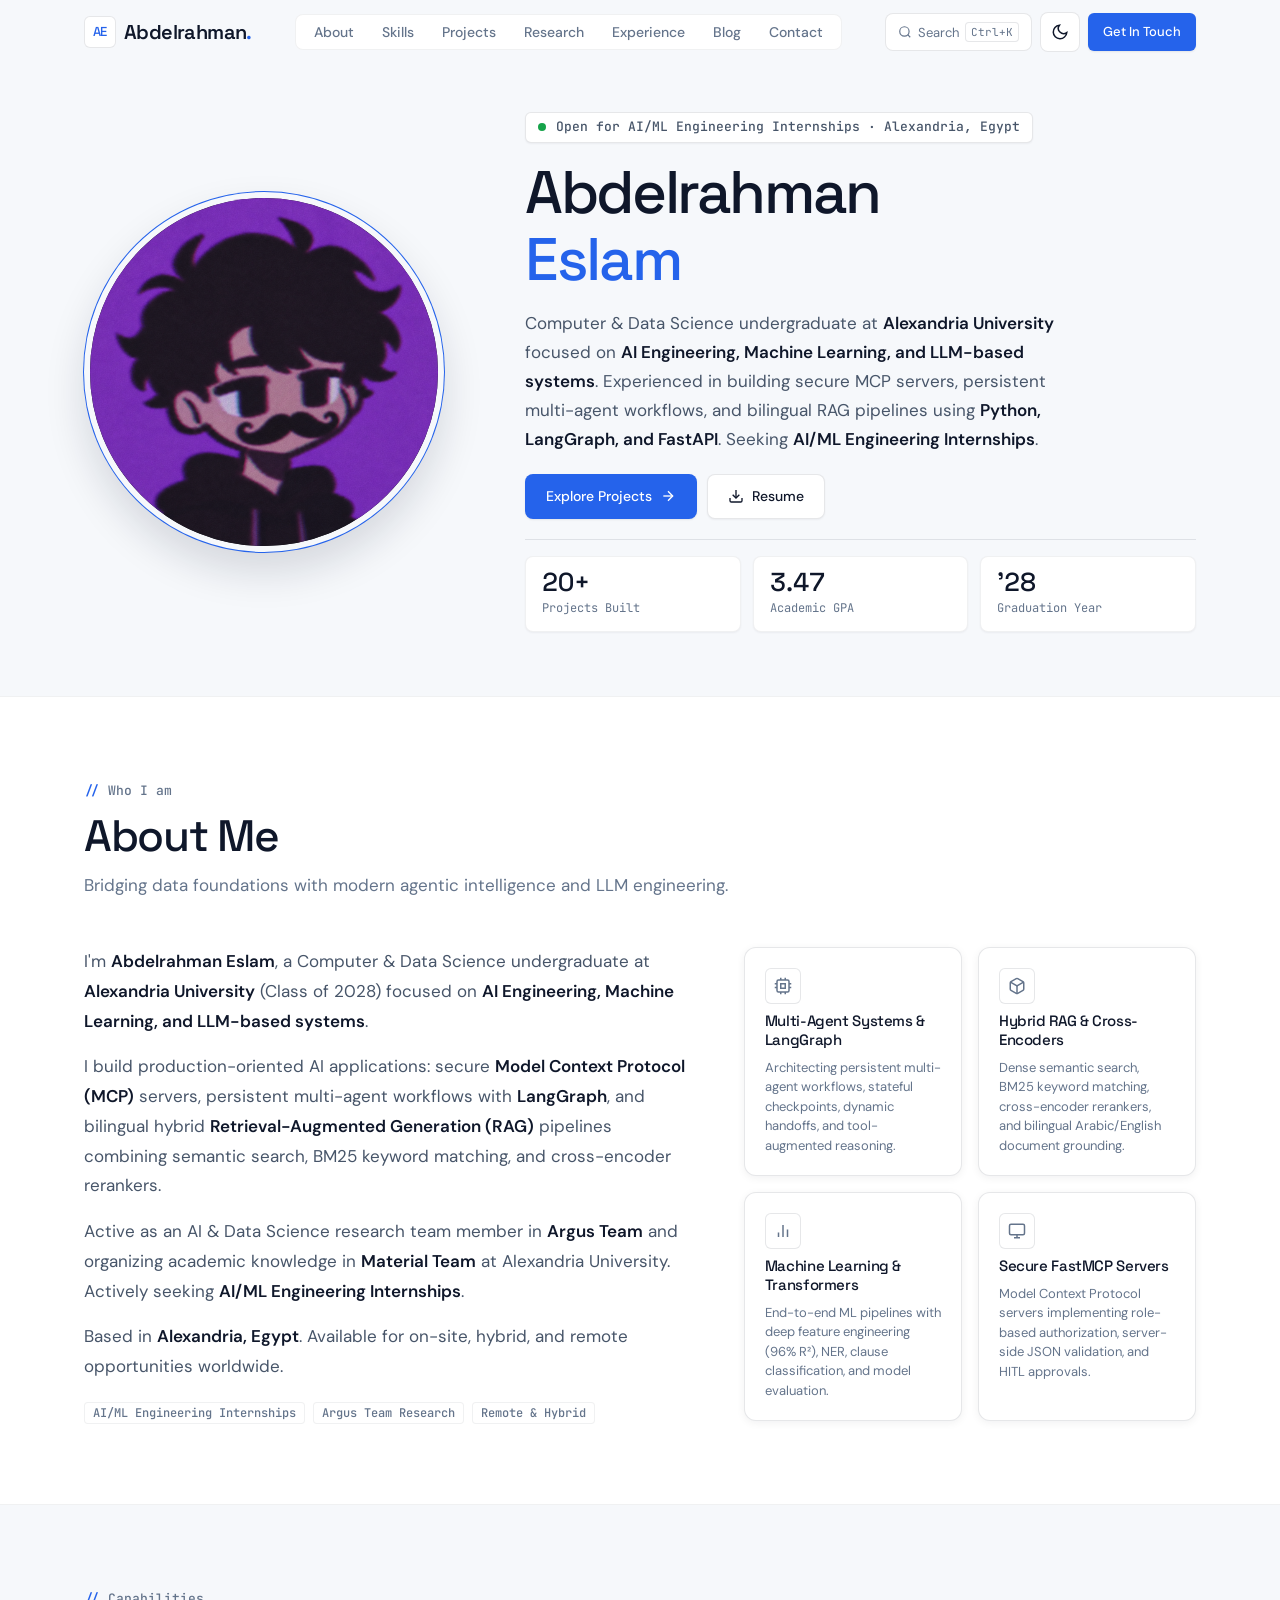
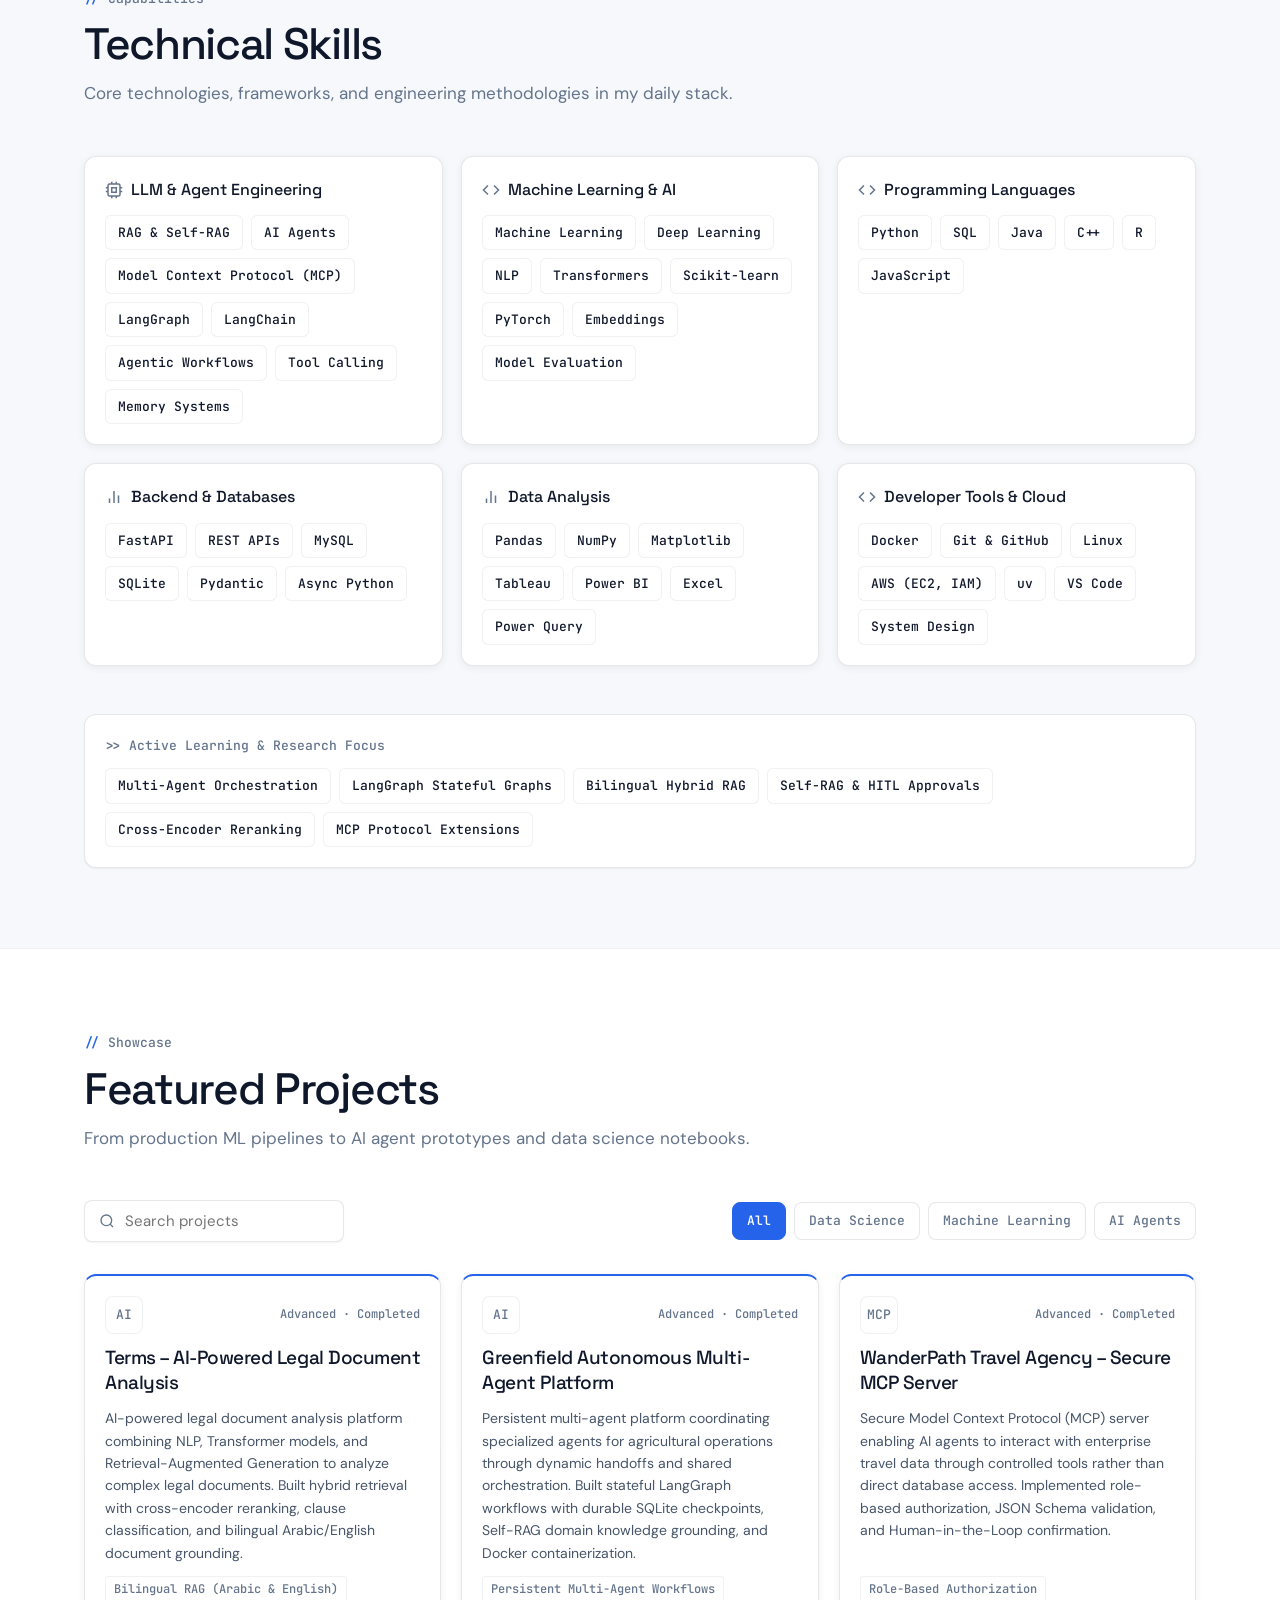
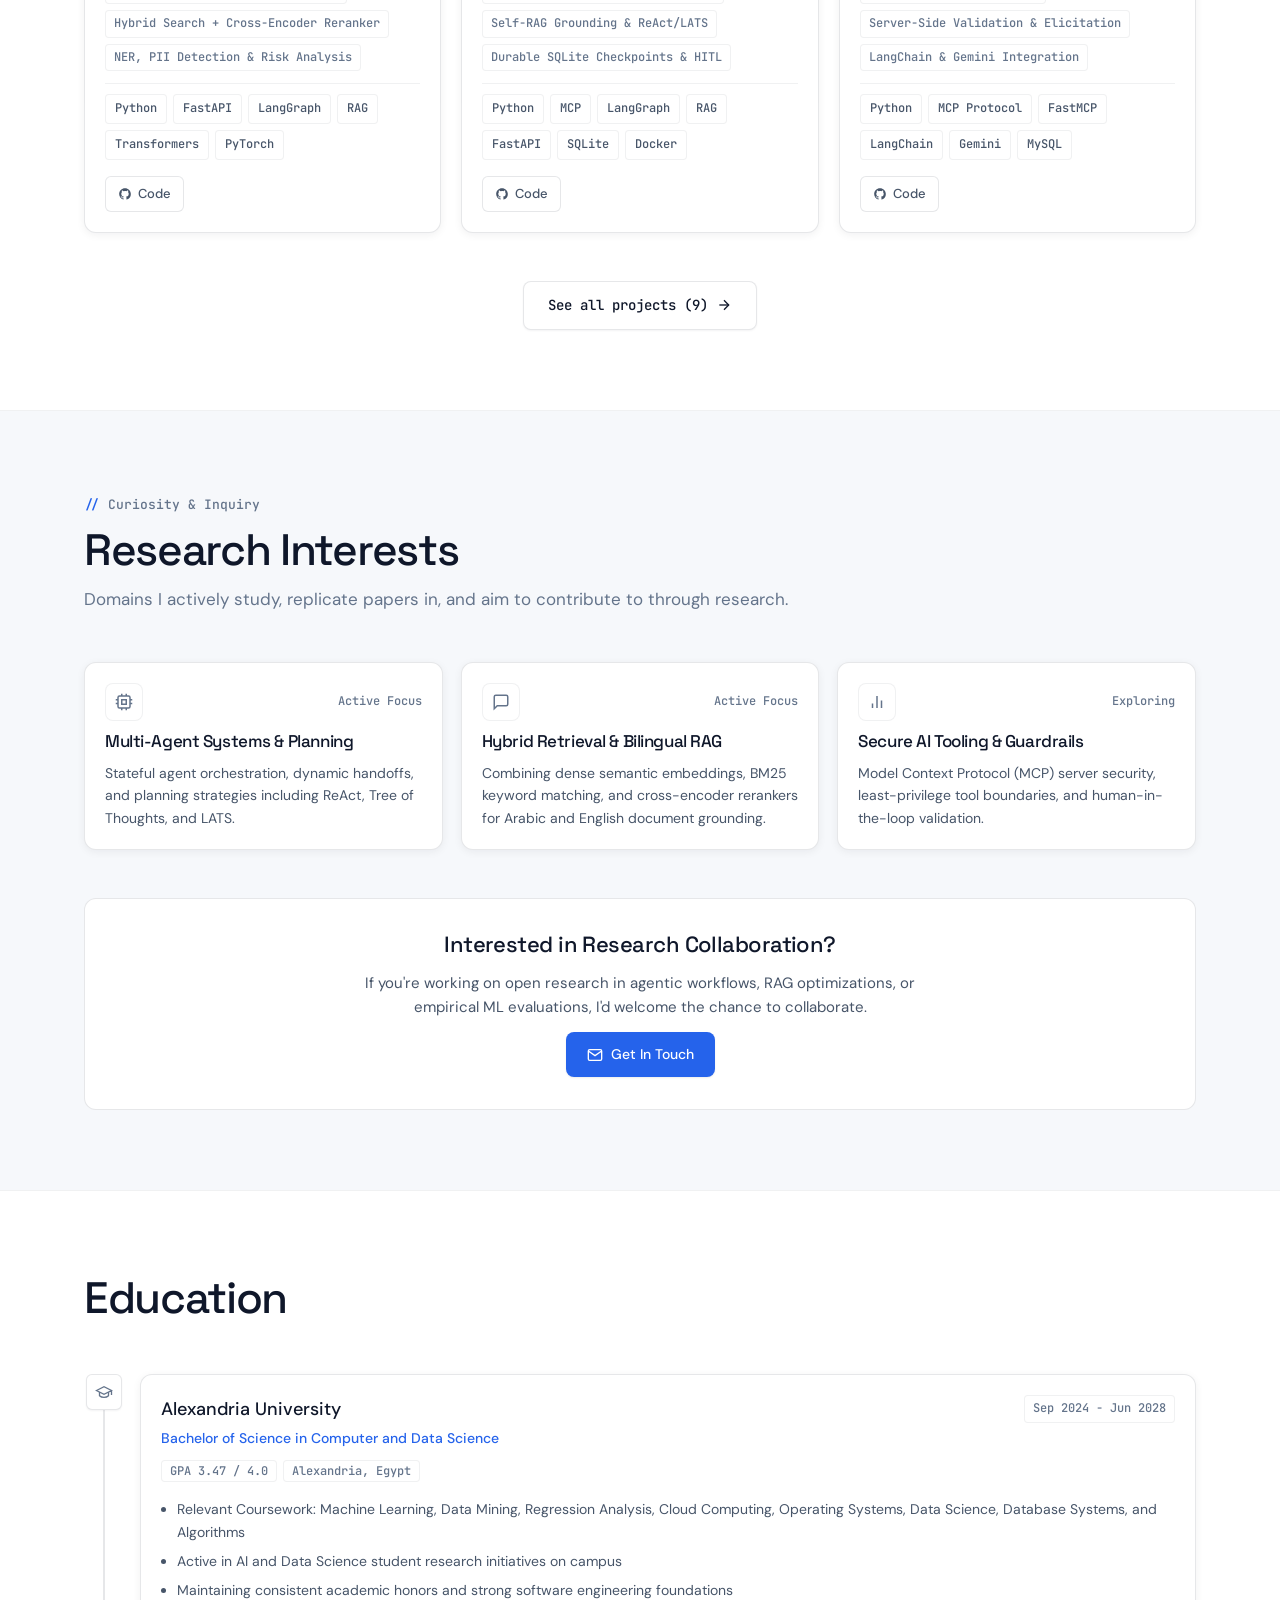
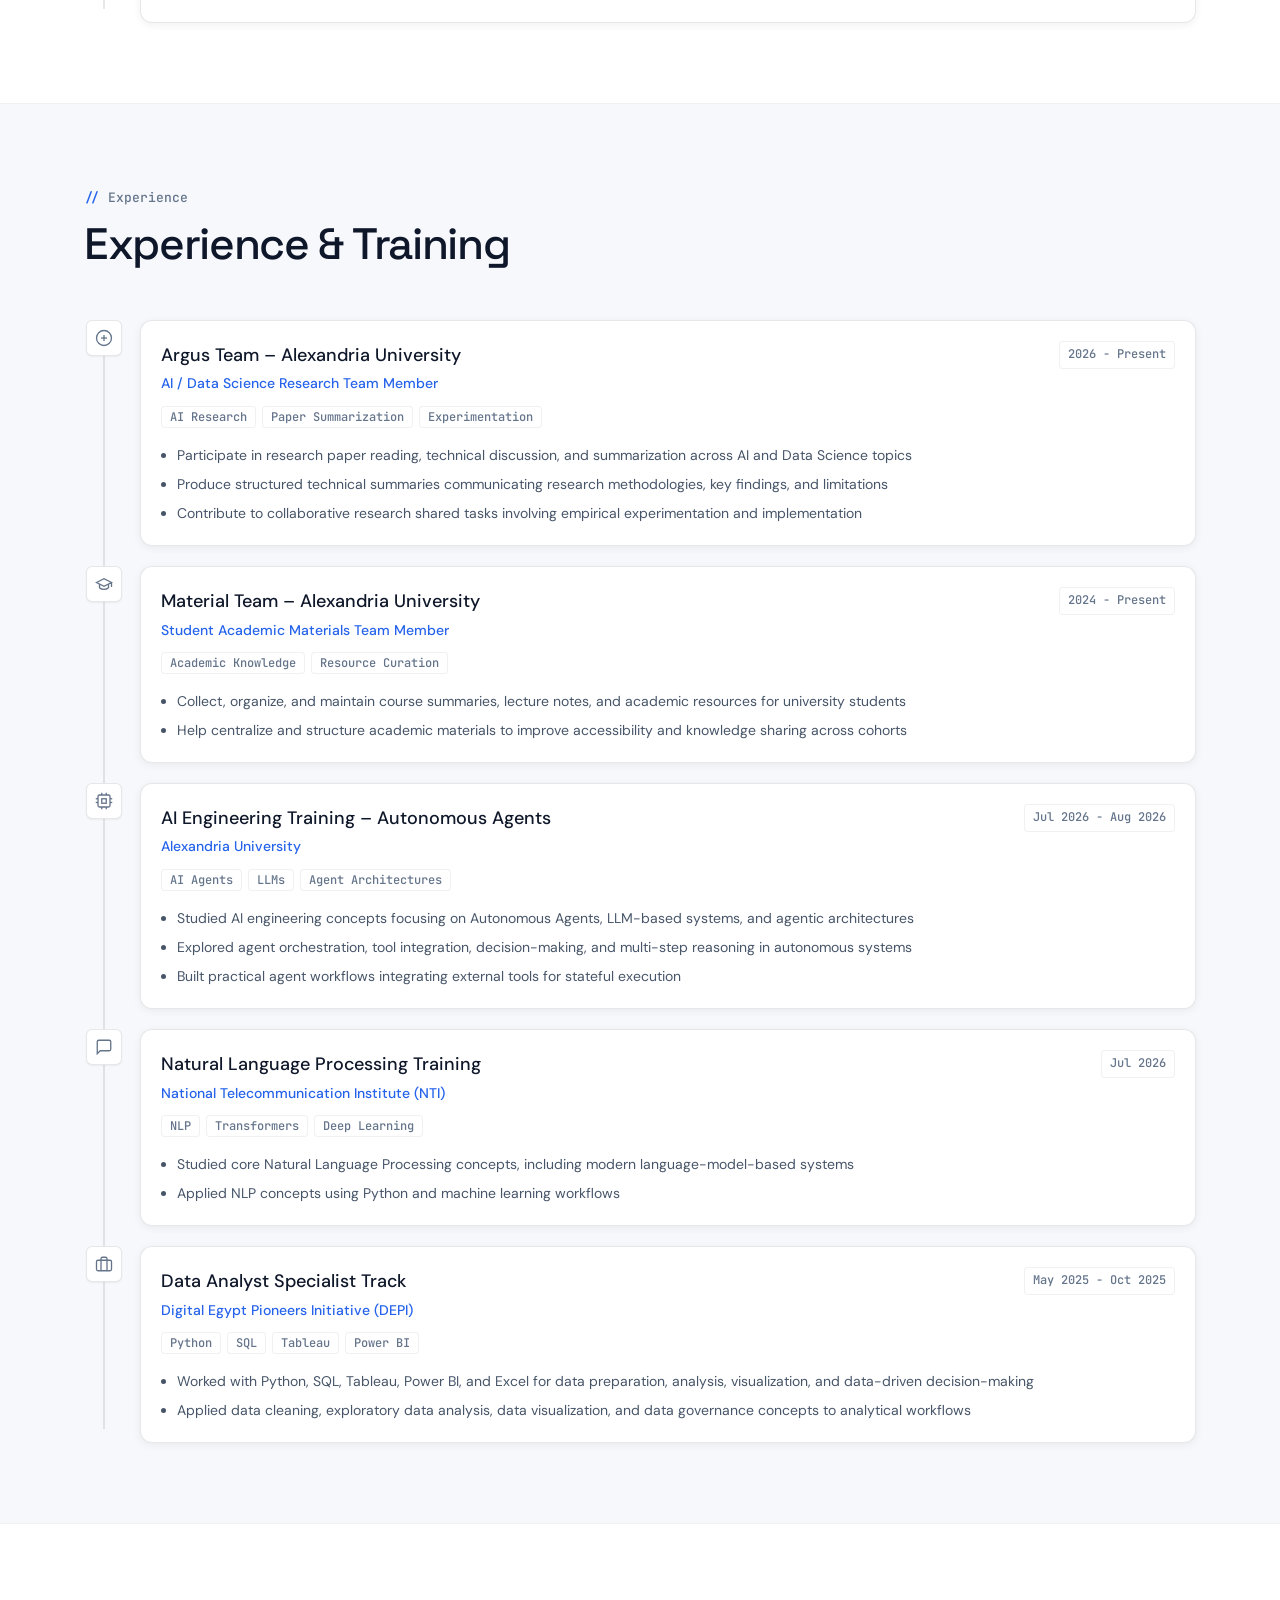
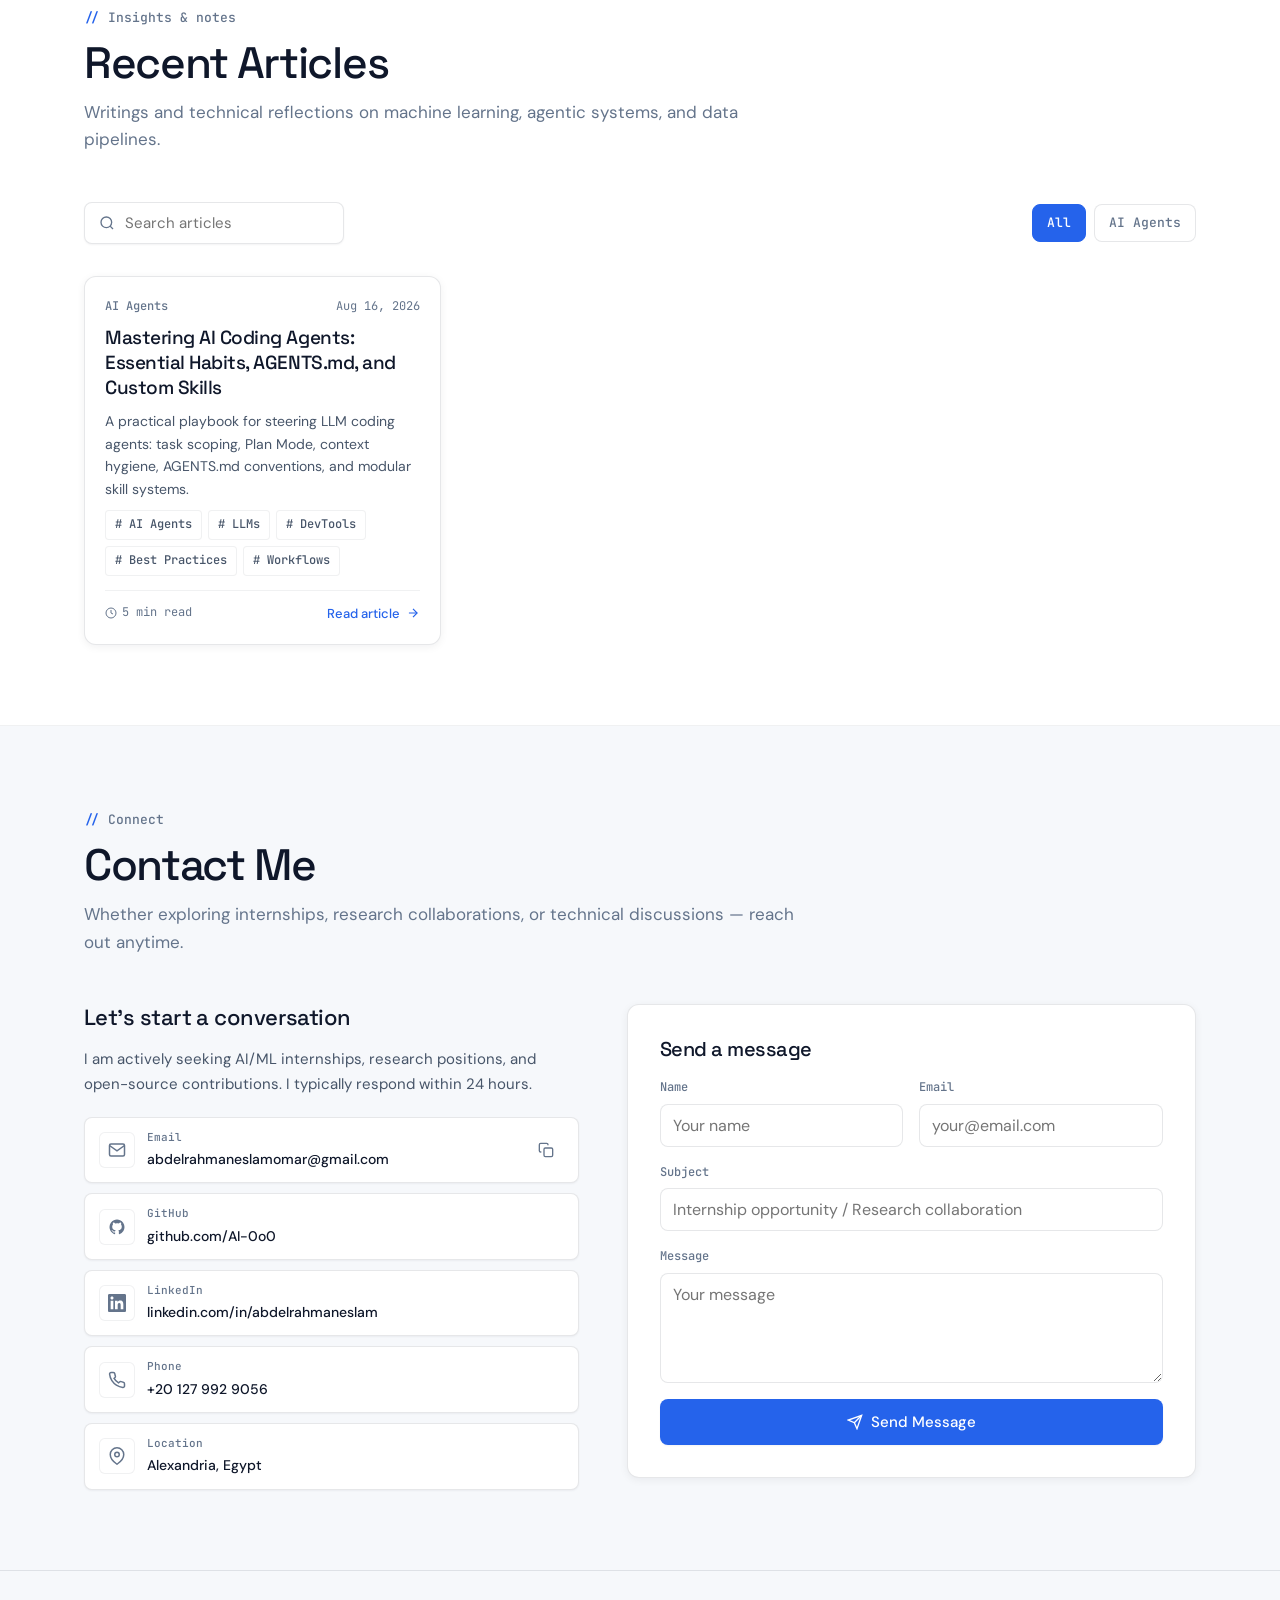
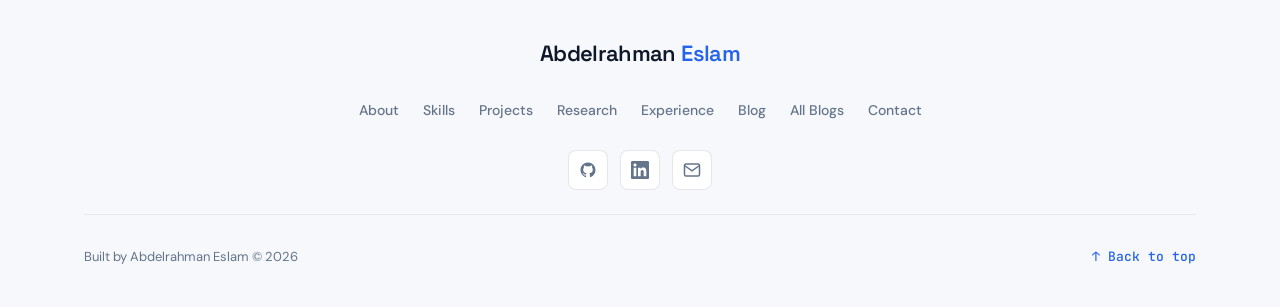
==== commit 29e9a49d: "feat:add portrait image, and enhance UI/UX in homepage" ====
--- a/index.html
+++ b/index.html
@@ -171,7 +171,17 @@
       <section id="hero">
         <div class="container">
           <div class="hero-content">
-            <!-- Left: Hero Overview & CTAs -->
+            <figure class="hero-portrait">
+              <img
+                src="img/me.png"
+                alt="Illustrated portrait of Abdelrahman Eslam"
+                width="1280"
+                height="1280"
+                decoding="async"
+              />
+            </figure>
+
+            <!-- Hero Overview & CTAs -->
             <div class="hero-text">
               <div class="hero-eyebrow">
                 <span class="hero-dot" aria-hidden="true"></span>
@@ -212,7 +222,7 @@
                   <div class="stat-label">Projects Built</div>
                 </div>
                 <div>
-                  <div class="stat-val" data-count="3.45">3.45</div>
+                  <div class="stat-val" data-count="3.47">3.47</div>
                   <div class="stat-label">Academic GPA</div>
                 </div>
                 <div>
@@ -222,57 +232,6 @@
               </div>
             </div>
 
-            <!-- Right: Interactive Developer Console / Terminal -->
-            <div class="hero-terminal-wrap">
-              <div class="hero-terminal-card" aria-label="Interactive Terminal Simulation">
-                <div class="terminal-header">
-                  <div class="terminal-controls" aria-hidden="true">
-                    <span class="terminal-dot dot-red"></span>
-                    <span class="terminal-dot dot-yellow"></span>
-                    <span class="terminal-dot dot-green"></span>
-                  </div>
-
-                  <div class="terminal-tabs">
-                    <button class="term-tab active" data-tab="agent" onclick="switchTermTab('agent')">
-                      <svg viewBox="0 0 24 24" fill="none" stroke="currentColor" stroke-width="2" width="12" height="12" aria-hidden="true"><rect x="4" y="4" width="16" height="16" rx="2"/><rect x="9" y="9" width="6" height="6"/><line x1="9" y1="1" x2="9" y2="4"/><line x1="15" y1="1" x2="15" y2="4"/><line x1="9" y1="20" x2="9" y2="23"/><line x1="15" y1="20" x2="15" y2="23"/><line x1="20" y1="9" x2="23" y2="9"/><line x1="20" y1="14" x2="23" y2="14"/><line x1="1" y1="9" x2="4" y2="9"/><line x1="1" y1="14" x2="4" y2="14"/></svg>
-                      multi_agent.py
-                    </button>
-                    <button class="term-tab" data-tab="profile" onclick="switchTermTab('profile')">
-                      <svg viewBox="0 0 24 24" fill="none" stroke="currentColor" stroke-width="2" width="12" height="12" aria-hidden="true"><polyline points="16 18 22 12 16 6"></polyline><polyline points="8 6 2 12 8 18"></polyline></svg>
-                      profile.json
-                    </button>
-                    <button class="term-tab" data-tab="rag" onclick="switchTermTab('rag')">
-                      <svg viewBox="0 0 24 24" fill="none" stroke="currentColor" stroke-width="2" width="12" height="12" aria-hidden="true"><path d="M21 16V8a2 2 0 0 0-1-1.73l-7-4a2 2 0 0 0-2 0l-7 4A2 2 0 0 0 3 8v8a2 2 0 0 0 1 1.73l7 4a2 2 0 0 0 2 0l7-4A2 2 0 0 0 21 16z"></path></svg>
-                      legal_rag.py
-                    </button>
-                  </div>
-
-                  <div class="terminal-status">
-                    <span class="hero-dot" style="width:6px;height:6px;" aria-hidden="true"></span>
-                    <span>Ready</span>
-                  </div>
-                </div>
-
-                <div class="terminal-body" id="terminal-screen" tabindex="0" role="region" aria-label="Terminal content">
-                  <div class="term-line"><span class="term-prompt">user@ai-lab:~$</span> <span class="term-cmd">python -m greenfield.orchestrator --checkpoint sqlite://checkpoints.db</span></div>
-                  <div class="term-out">[LangGraph] Loading stateful graph: <span class="highlight">4 specialized agents registered</span></div>
-                  <div class="term-out">[Tool Registry] FastMCP tools initialized: least-privilege boundaries enforced</div>
-                  <div class="term-out">[Planning] Dynamic task decomposition: ReAct + Tree of Thoughts active</div>
-                  <div class="term-out success">[✓] Orchestration running: Durable checkpoints saved | HITL approvals ready</div>
-                  <div class="term-line"><span class="term-prompt">user@ai-lab:~$</span> <span class="term-caret"></span></div>
-                </div>
-
-                <!-- Interactive Chips -->
-                <div class="terminal-chips">
-                  <span style="font-family:var(--font-mono);font-size:0.6875rem;color:#64748b;margin-right:4px;">Try command:</span>
-                  <button class="term-chip" onclick="runTermCommand('skills')">skills</button>
-                  <button class="term-chip" onclick="runTermCommand('projects')">projects</button>
-                  <button class="term-chip" onclick="runTermCommand('whoami')">whoami</button>
-                  <button class="term-chip" onclick="runTermCommand('contact')">contact</button>
-                  <button class="term-chip" onclick="runTermCommand('clear')">clear</button>
-                </div>
-              </div>
-            </div>
           </div>
         </div>
       </section>
--- a/style.css
+++ b/style.css
@@ -655,7 +655,9 @@
   position: fixed;
   top: var(--nav-h);
   left: 0;
-  width: 100%;
+  right: 0;
+  width: auto;
+  max-width: 100vw;
   max-height: calc(100vh - var(--nav-h));
   overflow-y: auto;
   background: var(--bg-glass);
@@ -708,15 +710,50 @@
 
 .hero-content {
   display: grid;
-  grid-template-columns: 1.15fr 0.95fr;
-  gap: var(--space-3xl);
-  align-items: center;
+  grid-template-columns: minmax(260px, 0.72fr) minmax(0, 1.28fr);
+  gap: clamp(var(--space-xl), 6vw, var(--space-3xl));
+  align-items: center;
+  max-width: var(--max-w);
+}
+
+.hero-portrait {
+  width: min(100%, 360px);
+  aspect-ratio: 1;
+  margin: 0;
+  justify-self: start;
+  overflow: hidden;
+  border: 6px solid var(--bg);
+  border-radius: 50%;
+  background: #0d1117;
+  box-shadow: 0 0 0 1px var(--accent), 0 20px 40px rgba(15, 23, 42, 0.14);
+  transition: transform var(--transition-normal), box-shadow var(--transition-normal);
+}
+
+.hero-portrait img {
+  display: block;
+  width: 100%;
+  height: 100%;
+  object-fit: cover;
+  transform: scale(1.12);
+  border-radius: 50%;
+  transition: transform var(--transition-normal), filter var(--transition-normal);
+}
+
+.hero-portrait:hover {
+  transform: translateY(-4px) rotate(-1deg);
+  box-shadow: 0 0 0 1px var(--accent-hover), 0 24px 48px rgba(15, 23, 42, 0.2);
+}
+
+.hero-portrait:hover img {
+  transform: scale(1.16);
+  filter: saturate(1.08) contrast(1.03);
 }
 
 .hero-text {
   display: flex;
   flex-direction: column;
   gap: var(--space-md);
+  max-width: 720px;
 }
 
 .hero-eyebrow {
@@ -820,180 +857,6 @@
   text-transform: none;
   letter-spacing: 0;
   font-weight: 400;
-}
-
-/* ============================================================
-   7. INTERACTIVE DEVELOPER TERMINAL
-   ============================================================ */
-.hero-terminal-card {
-  background: var(--bg-terminal);
-  border: 1px solid rgba(255, 255, 255, 0.12);
-  border-radius: var(--radius-lg);
-  box-shadow: var(--shadow-lg);
-  overflow: hidden;
-  display: flex;
-  flex-direction: column;
-  width: 100%;
-  max-width: 100%;
-}
-
-.terminal-header {
-  background: rgba(255, 255, 255, 0.04);
-  border-bottom: 1px solid rgba(255, 255, 255, 0.08);
-  padding: 10px 14px;
-  display: flex;
-  align-items: center;
-  justify-content: space-between;
-  gap: 8px;
-  flex-wrap: wrap;
-}
-
-.terminal-controls {
-  display: flex;
-  align-items: center;
-  gap: 6px;
-}
-
-.terminal-dot {
-  width: 11px;
-  height: 11px;
-  border-radius: var(--radius-full);
-}
-
-.dot-red { background: #ff5f56; }
-.dot-yellow { background: #ffbd2e; }
-.dot-green { background: #27c93f; }
-
-.terminal-tabs {
-  display: flex;
-  align-items: center;
-  gap: 4px;
-  overflow-x: auto;
-  -webkit-overflow-scrolling: touch;
-}
-
-.term-tab {
-  display: flex;
-  align-items: center;
-  gap: 5px;
-  padding: 4px 8px;
-  min-height: 28px;
-  font-family: var(--font-mono);
-  font-size: 0.75rem;
-  color: #8b949e;
-  border-radius: var(--radius-xs);
-  cursor: pointer;
-  white-space: nowrap;
-  transition: color var(--transition-fast), background-color var(--transition-fast);
-}
-
-.term-tab:hover {
-  color: #c9d1d9;
-  background: rgba(255, 255, 255, 0.05);
-}
-
-.term-tab.active {
-  color: #58a6ff;
-  background: rgba(56, 139, 253, 0.12);
-}
-
-.terminal-status {
-  font-family: var(--font-mono);
-  font-size: 0.6875rem;
-  color: #3fb950;
-  display: flex;
-  align-items: center;
-  gap: 5px;
-}
-
-.terminal-body {
-  padding: 16px;
-  font-family: var(--font-mono);
-  font-size: 0.8125rem;
-  color: var(--text-terminal);
-  line-height: 1.6;
-  min-height: 240px;
-  max-height: 340px;
-  overflow-y: auto;
-  overflow-x: auto;
-  display: flex;
-  flex-direction: column;
-  gap: 8px;
-  word-break: break-word;
-}
-
-.term-line {
-  display: flex;
-  align-items: flex-start;
-  gap: 8px;
-  word-break: break-word;
-}
-
-.term-prompt {
-  color: #38bdf8;
-  user-select: none;
-  font-weight: 700;
-  flex-shrink: 0;
-}
-
-.term-cmd {
-  color: #f1f5f9;
-  font-weight: 600;
-}
-
-.term-out {
-  color: #94a3b8;
-  padding-left: 14px;
-}
-
-.term-out.highlight {
-  color: #79c0ff;
-}
-
-.term-out.success {
-  color: #34d399;
-}
-
-.term-caret {
-  display: inline-block;
-  width: 8px;
-  height: 15px;
-  background: #38bdf8;
-  animation: blinkCursor 1s step-start infinite;
-  vertical-align: middle;
-  margin-left: 2px;
-}
-
-@keyframes blinkCursor {
-  50% { opacity: 0; }
-}
-
-.terminal-chips {
-  display: flex;
-  flex-wrap: wrap;
-  gap: 6px;
-  padding: 10px 14px;
-  background: rgba(255, 255, 255, 0.02);
-  border-top: 1px solid rgba(255, 255, 255, 0.06);
-}
-
-.term-chip {
-  padding: 4px 10px;
-  min-height: 28px;
-  display: inline-flex;
-  align-items: center;
-  font-family: var(--font-mono);
-  font-size: 0.75rem;
-  color: #94a3b8;
-  background: rgba(255, 255, 255, 0.06);
-  border-radius: var(--radius-xs);
-  cursor: pointer;
-  transition: color var(--transition-fast), background-color var(--transition-fast);
-}
-
-.term-chip:hover {
-  background: rgba(255, 255, 255, 0.1);
-  color: #ffffff;
 }
 
 /* ============================================================
@@ -2497,8 +2360,8 @@
 /* Tablet (max-width: 1024px) */
 @media (max-width: 1024px) {
   .hero-content {
-    grid-template-columns: 1fr;
-    gap: var(--space-2xl);
+    grid-template-columns: minmax(220px, 0.68fr) minmax(0, 1.32fr);
+    gap: var(--space-xl);
   }
 
   .about-grid {
@@ -2525,12 +2388,34 @@
     padding: 0 var(--space-md);
   }
 
+  .nav-inner {
+    padding-inline: var(--space-md);
+  }
+
   .nav-links {
     display: none;
   }
 
   .cmd-trigger {
     display: none;
+  }
+
+  .nav-right > .btn {
+    display: none;
+  }
+
+  .hero-content {
+    grid-template-columns: 1fr;
+    gap: var(--space-xl);
+  }
+
+  .hero-portrait {
+    width: min(100%, 280px);
+    justify-self: center;
+  }
+
+  .hero-text {
+    max-width: none;
   }
 
   #hamburger {
@@ -2634,24 +2519,6 @@
 
   .stat-label {
     font-size: 0.625rem;
-  }
-
-  .terminal-header {
-    padding: 8px 10px;
-  }
-
-  .terminal-tabs {
-    display: none;
-  }
-
-  .terminal-body {
-    padding: 12px;
-    font-size: 0.75rem;
-    min-height: 200px;
-  }
-
-  .terminal-chips {
-    padding: 8px 10px;
   }
 
   /* Timeline compact spacing on small phones */
@@ -2702,7 +2569,4 @@
     scroll-behavior: auto !important;
   }
 
-  .term-caret {
-    animation: none;
-  }
-}
+}
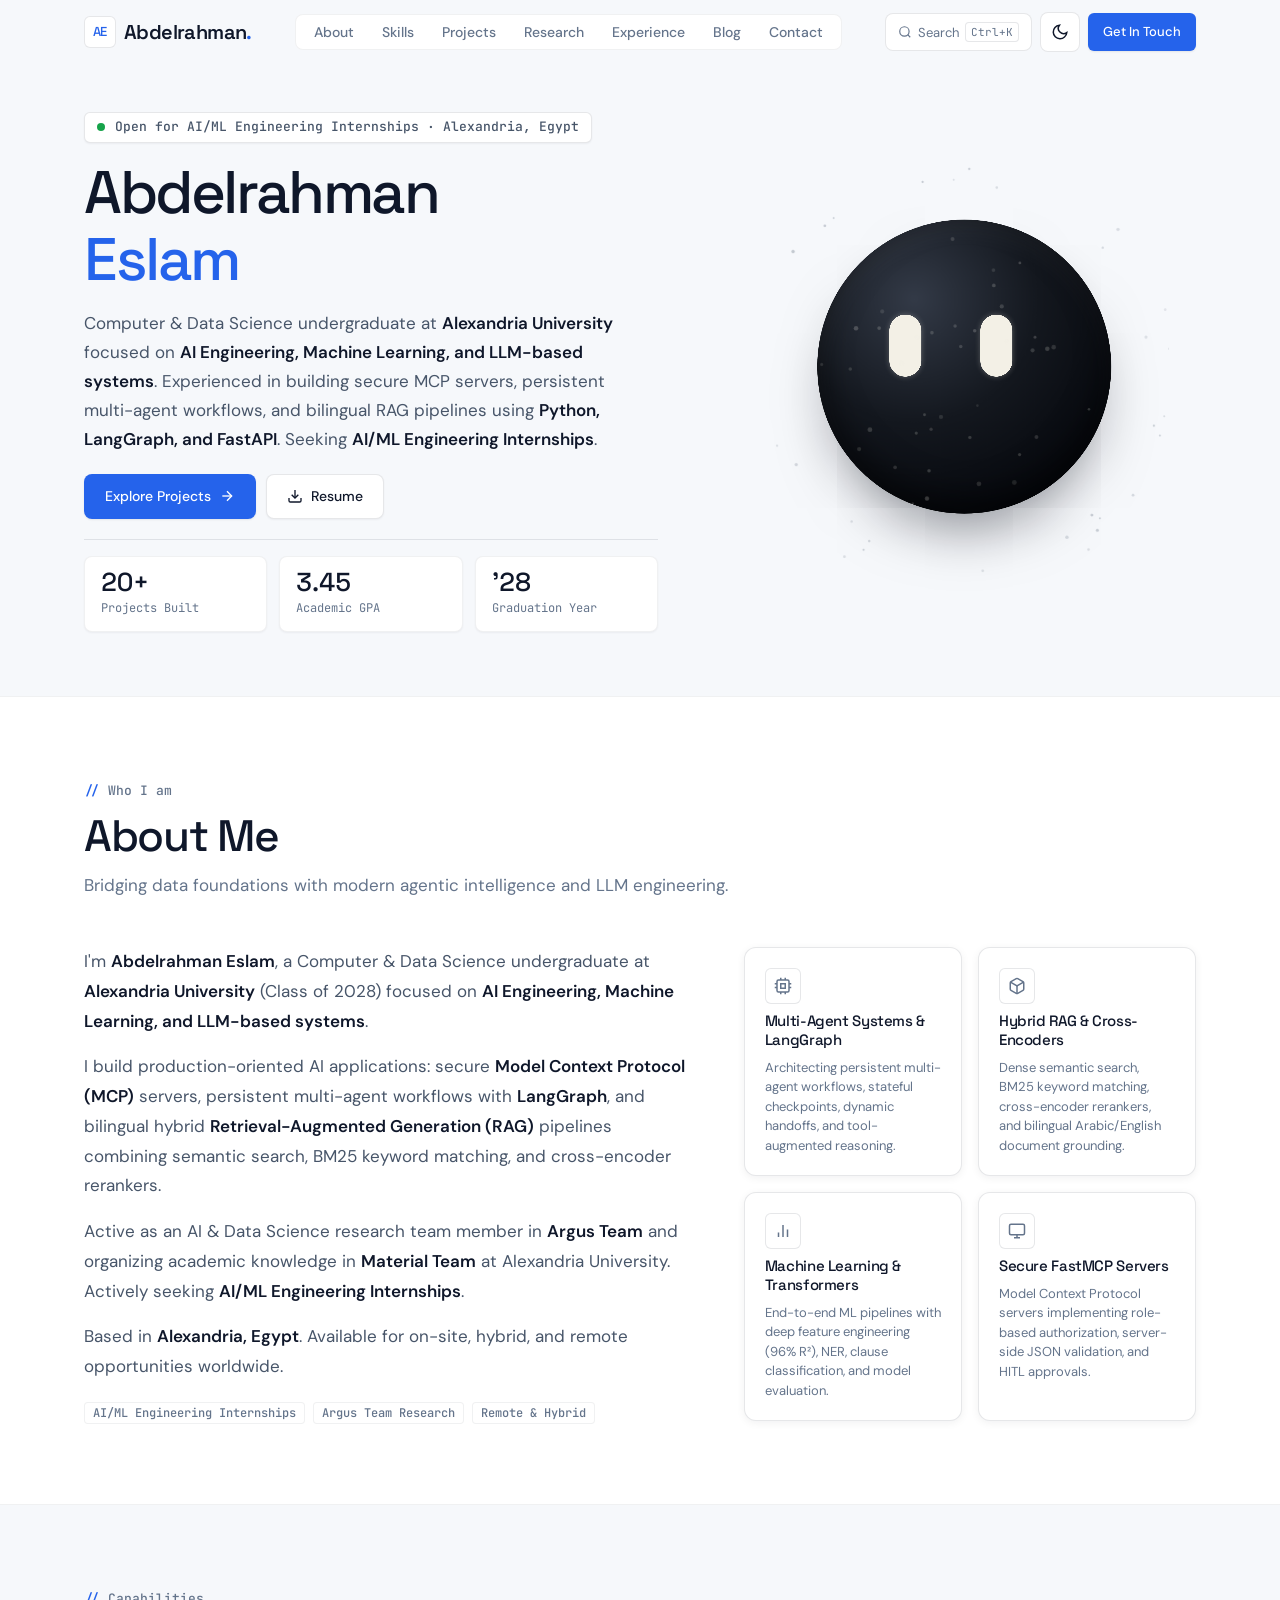
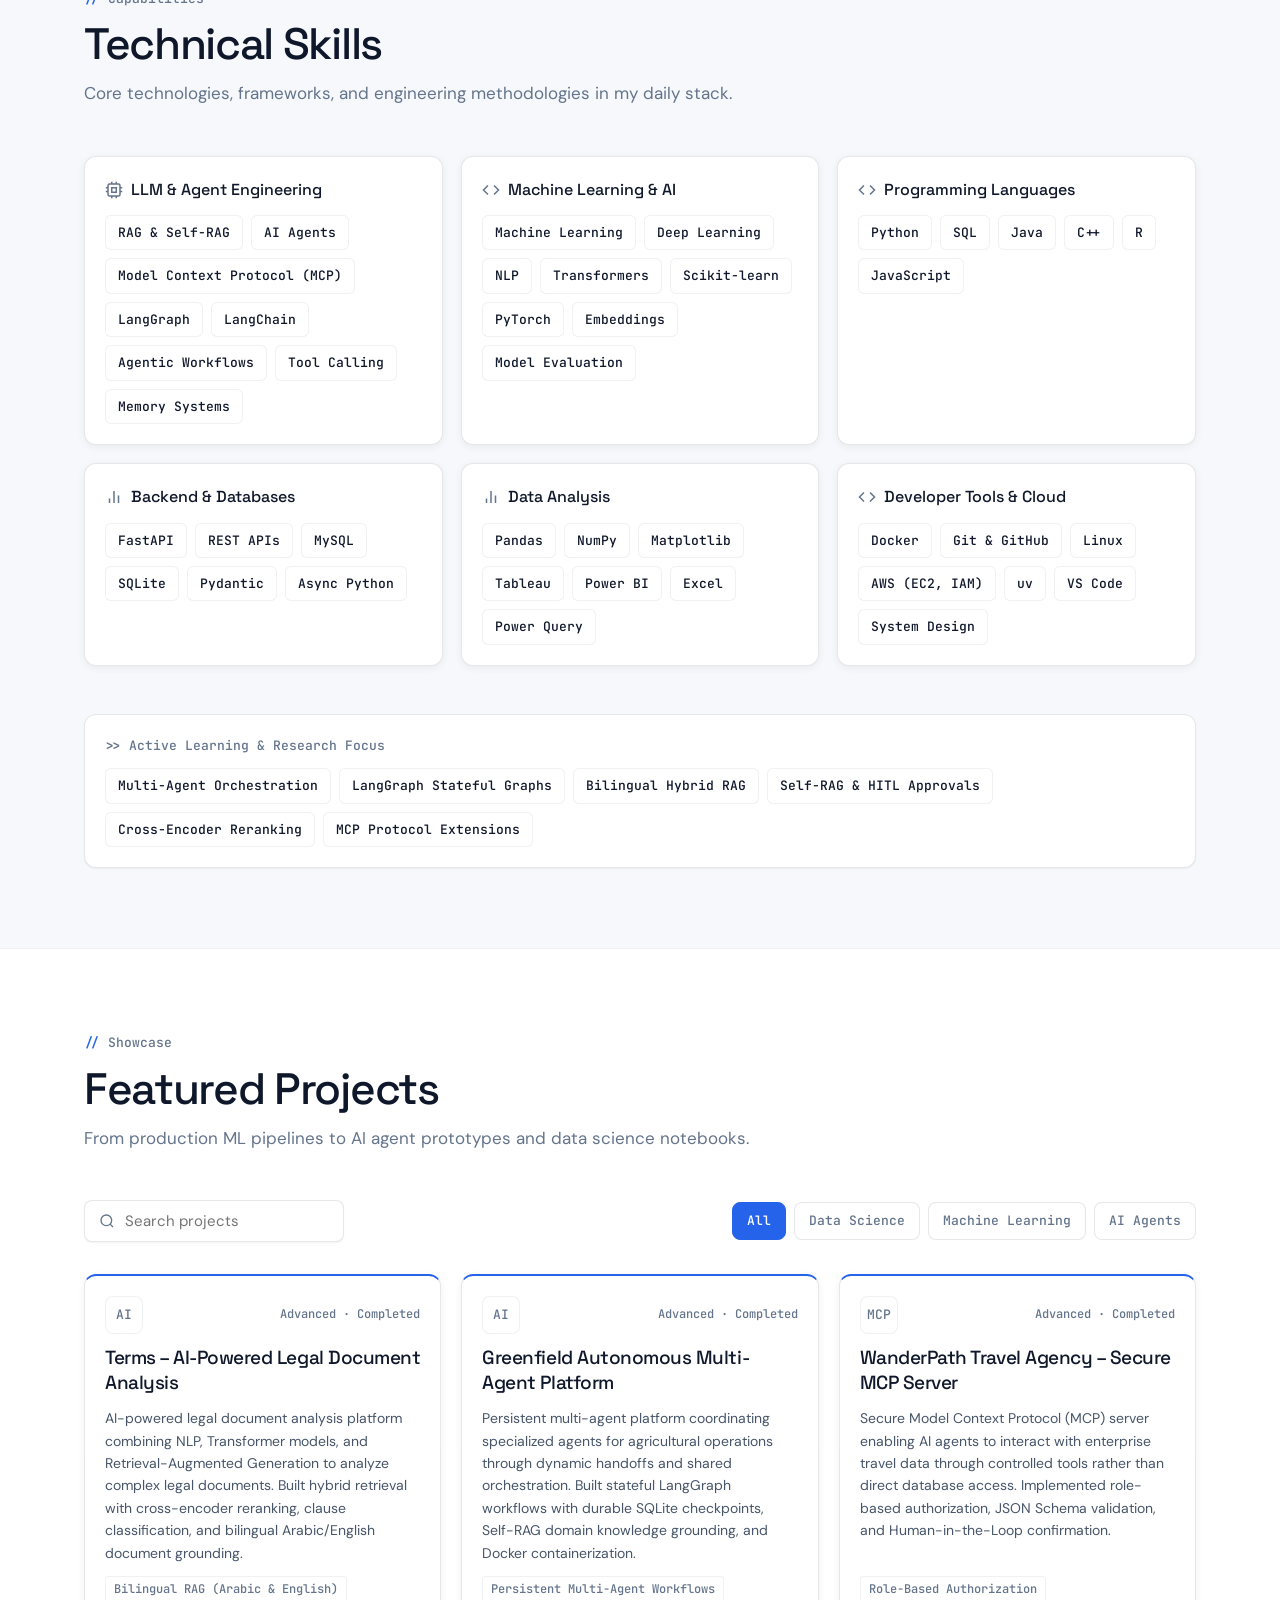
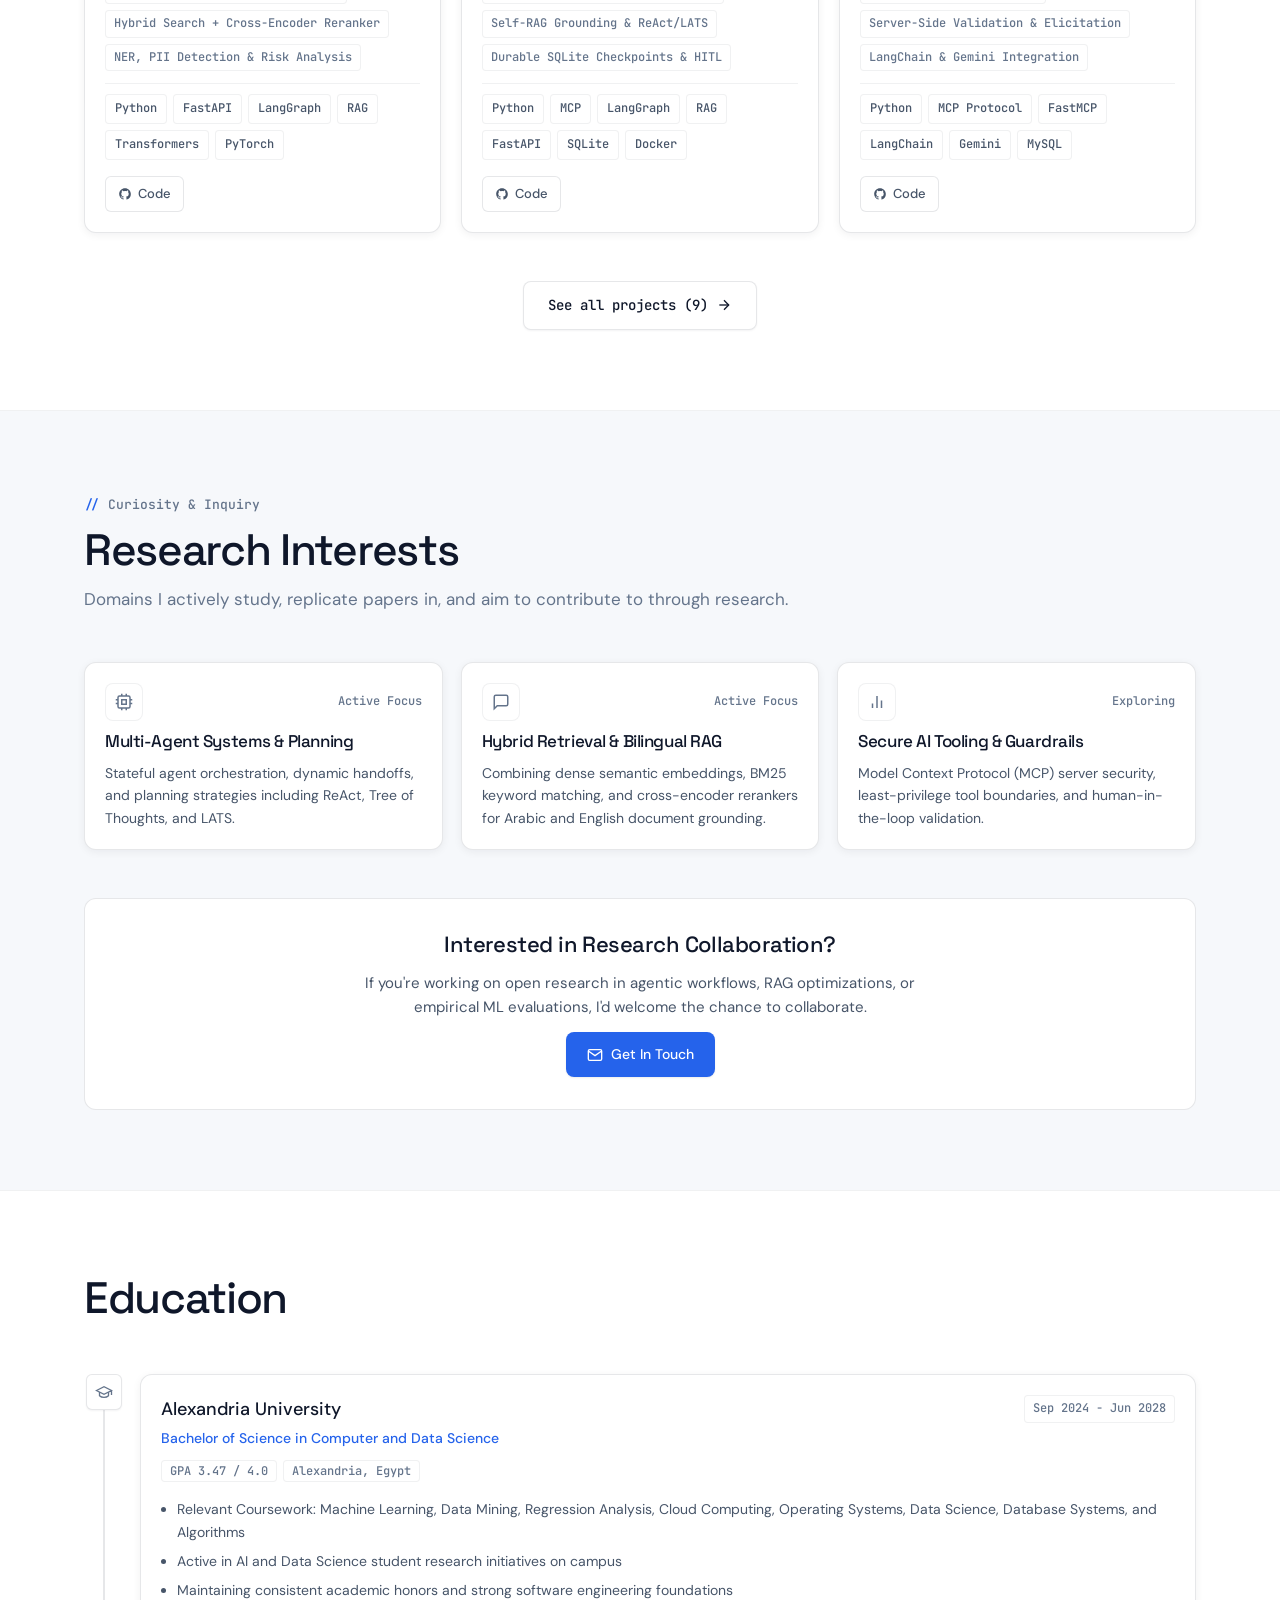
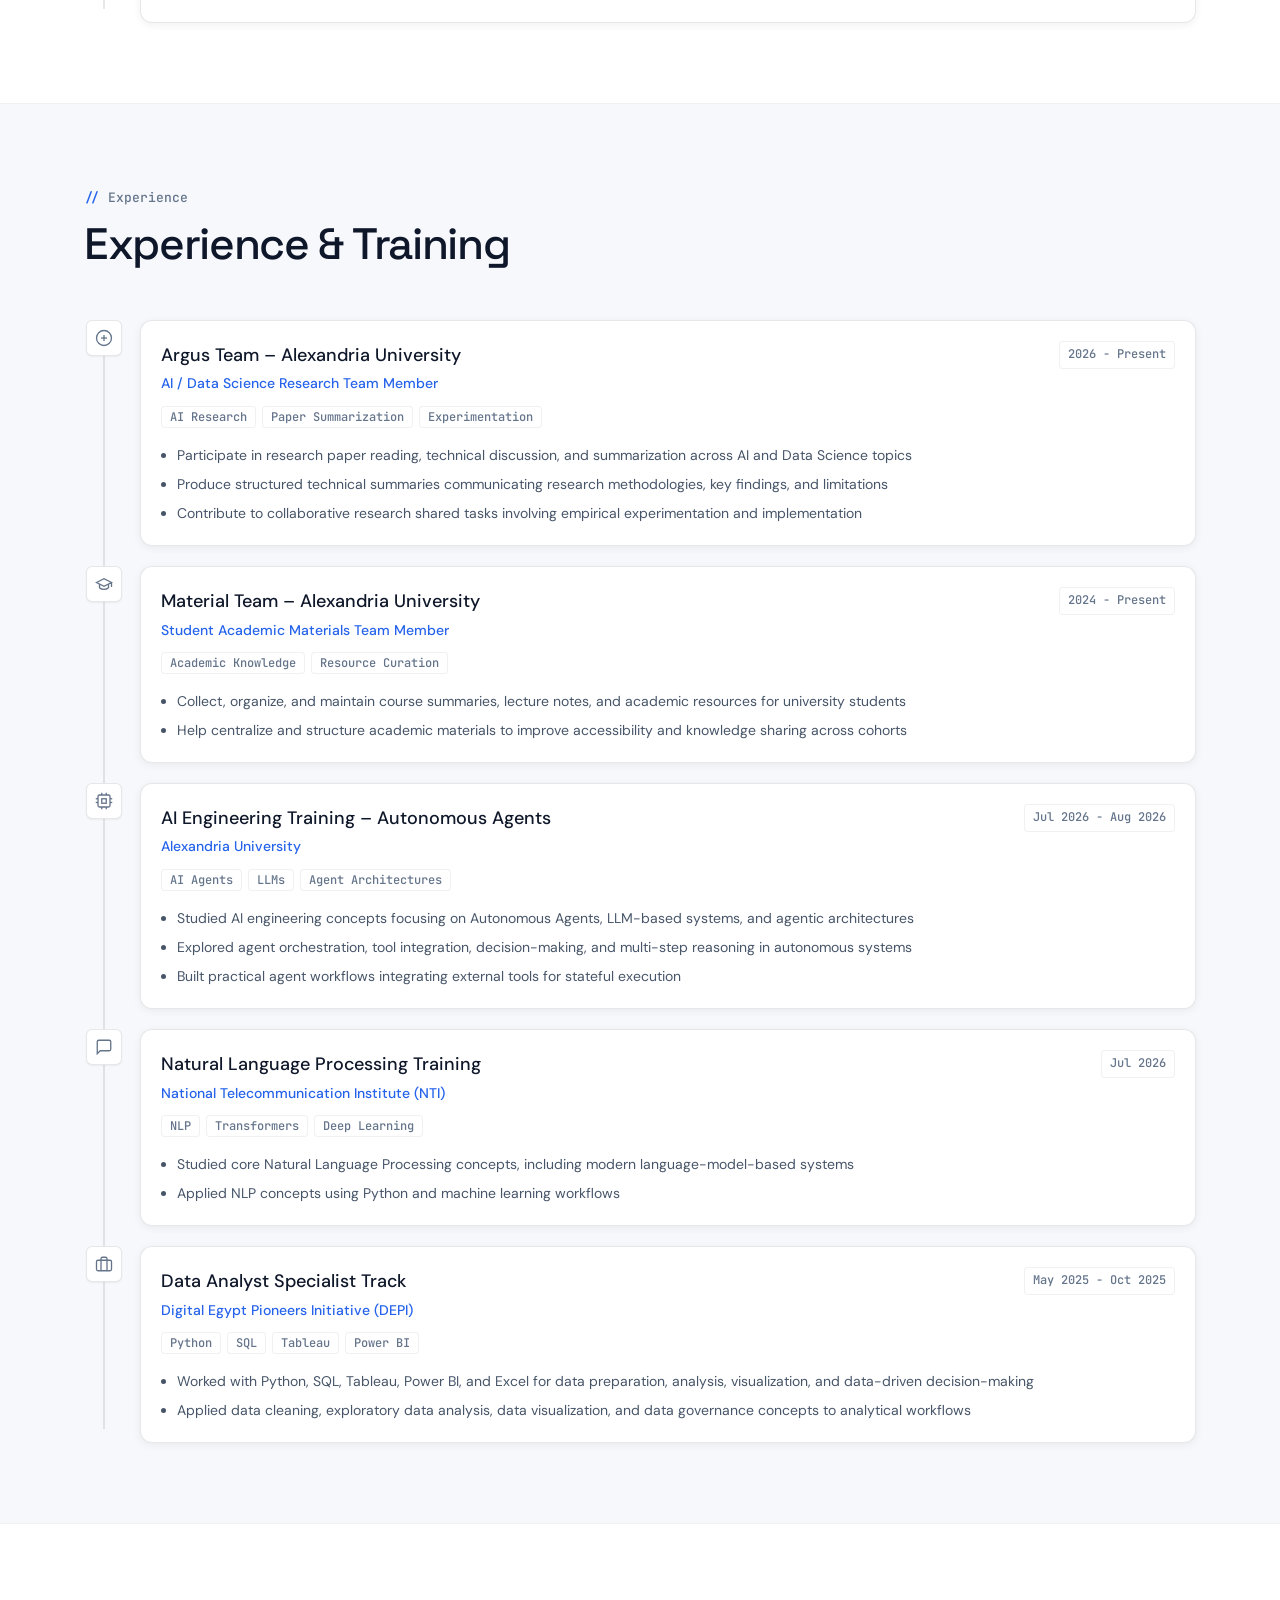
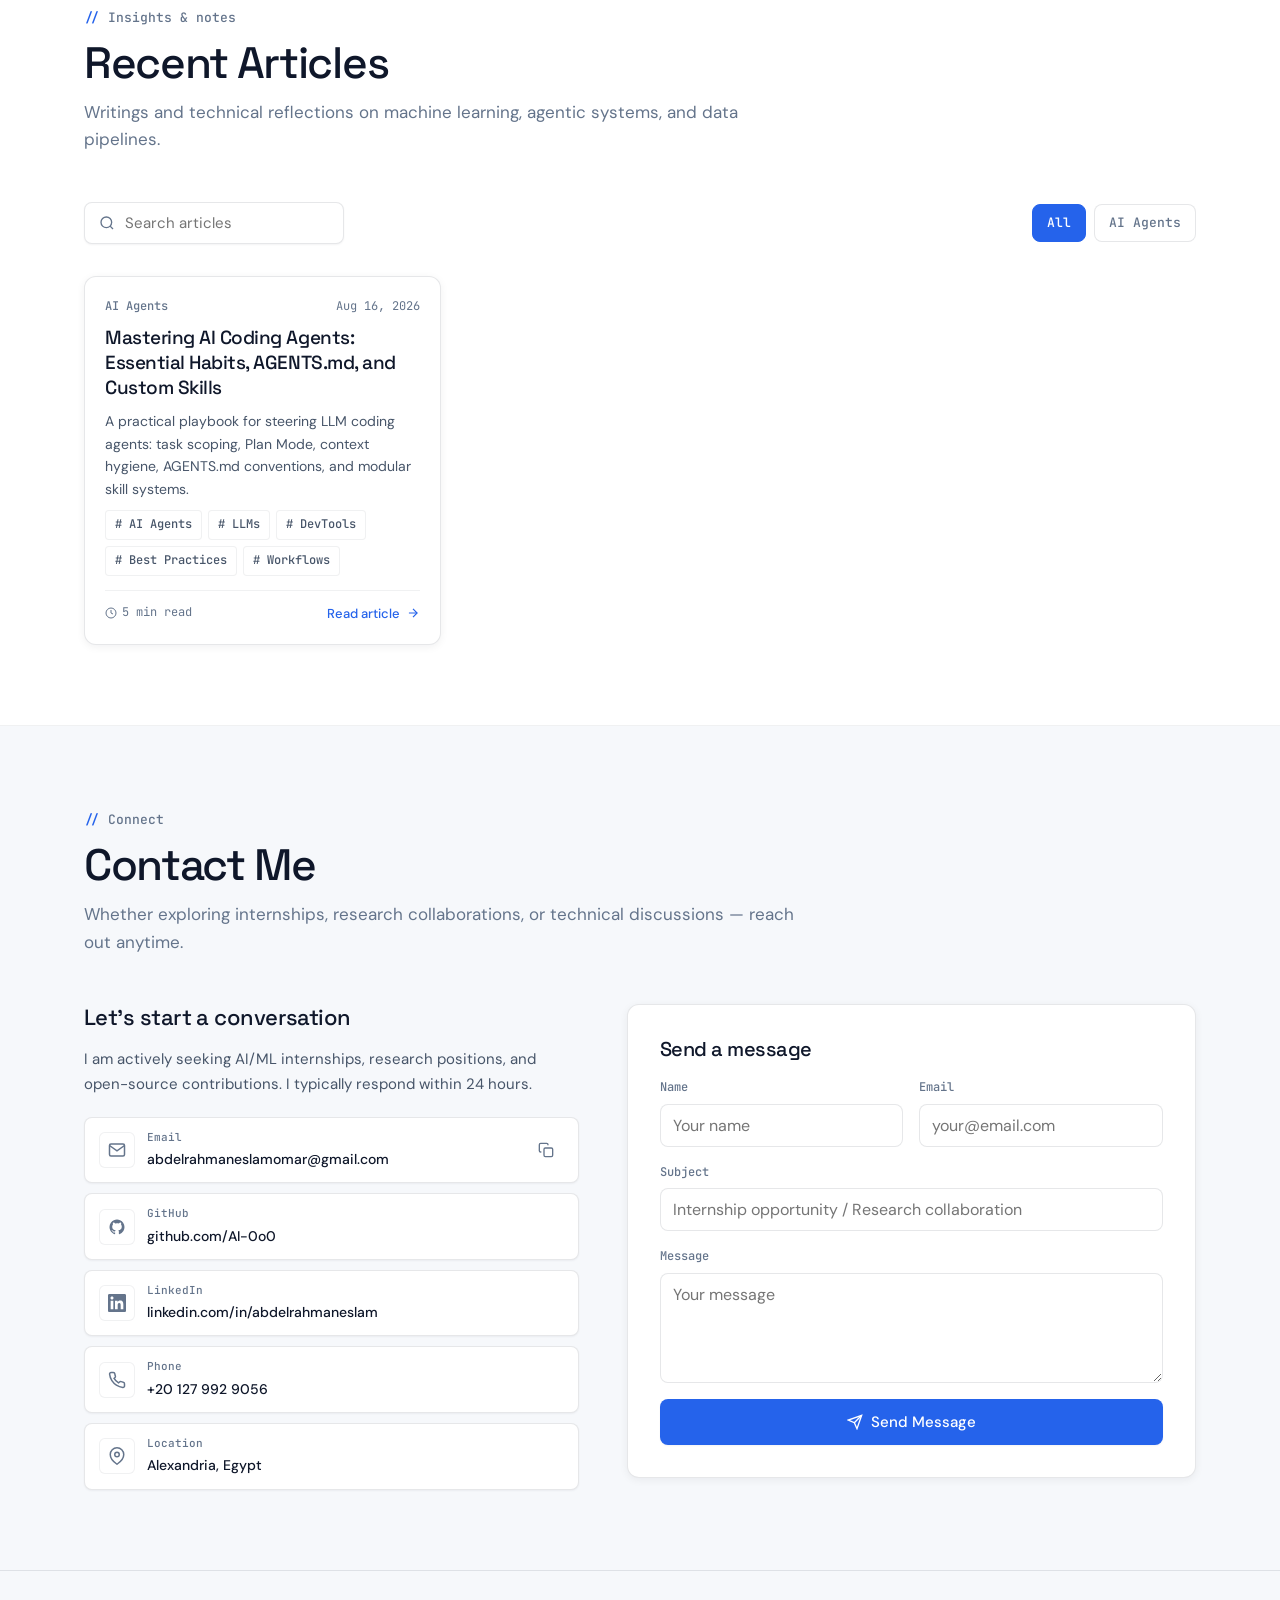
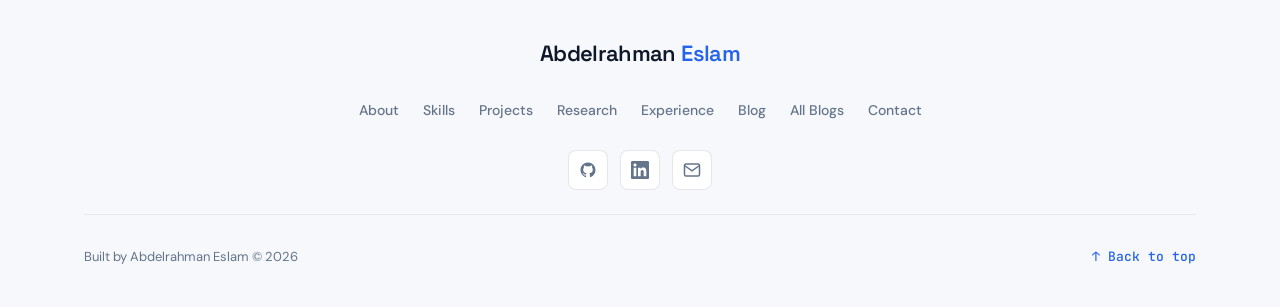
==== commit bb573656: "Refactor code structure for improved readability and maintainability" ====
--- a/index.html
+++ b/index.html
@@ -1,3 +1,4 @@
+
 <!DOCTYPE html>
 <html lang="en">
   <head>
@@ -141,10 +142,10 @@
               </svg>
             </button>
 
-            <a href="#contact" class="btn btn-primary btn-sm">Get In Touch</a>
+            <a href="#contact" class="btn btn-primary btn-sm nav-cta">Get In Touch</a>
 
             <!-- Mobile Hamburger -->
-            <button id="hamburger" aria-label="Toggle navigation menu" aria-expanded="false">
+            <button id="hamburger" aria-label="Toggle navigation menu" aria-controls="mobile-menu" aria-expanded="false">
               <span></span><span></span><span></span>
             </button>
           </div>
@@ -171,17 +172,7 @@
       <section id="hero">
         <div class="container">
           <div class="hero-content">
-            <figure class="hero-portrait">
-              <img
-                src="img/me.png"
-                alt="Illustrated portrait of Abdelrahman Eslam"
-                width="1280"
-                height="1280"
-                decoding="async"
-              />
-            </figure>
-
-            <!-- Hero Overview & CTAs -->
+            <!-- Left: Hero Overview & CTAs -->
             <div class="hero-text">
               <div class="hero-eyebrow">
                 <span class="hero-dot" aria-hidden="true"></span>
@@ -222,7 +213,7 @@
                   <div class="stat-label">Projects Built</div>
                 </div>
                 <div>
-                  <div class="stat-val" data-count="3.47">3.47</div>
+                  <div class="stat-val" data-count="3.45">3.45</div>
                   <div class="stat-label">Academic GPA</div>
                 </div>
                 <div>
@@ -232,6 +223,23 @@
               </div>
             </div>
 
+            <!-- Right: Live Mascot Orb (pointer-reactive particles) -->
+            <div class="hero-mascot-wrap" id="mascot-wrap">
+              <div class="mascot-stage" id="mascot-stage">
+                <div class="mascot-float">
+                  <div class="mascot-orb-pos" id="mascot-orb-pos">
+                    <div class="mascot-orb" id="mascot-orb" role="button" tabindex="0" aria-label="Orby, a small black orb mascot with two off-white oval shine marks. It follows your pointer and likes being tapped.">
+                      <span class="mascot-shine shine-left" aria-hidden="true"></span>
+                      <span class="mascot-shine shine-right" aria-hidden="true"></span>
+                    </div>
+                  </div>
+                </div>
+                <canvas class="mascot-canvas" id="mascot-canvas" aria-hidden="true"></canvas>
+              </div>
+              <p class="mascot-hint" aria-hidden="true">
+                <span class="mascot-hint-cmd" style="font-family: 'Courier New', monospace;"></span>
+              </p>
+            </div>
           </div>
         </div>
       </section>
--- a/style.css
+++ b/style.css
@@ -1,4 +1,5 @@
-﻿/* ============================================================
+
+/* ============================================================
    ABDELRAHMAN ESLAM â€” PORTFOLIO DESIGN SYSTEM (UI-UX PRO MAX)
    Typography: Space Grotesk (Headings), DM Sans (Body), JetBrains Mono (Code)
    Theme: AI-Native / Technical Precision (Light & Dark Modes)
@@ -655,9 +656,7 @@
   position: fixed;
   top: var(--nav-h);
   left: 0;
-  right: 0;
-  width: auto;
-  max-width: 100vw;
+  width: 100%;
   max-height: calc(100vh - var(--nav-h));
   overflow-y: auto;
   background: var(--bg-glass);
@@ -673,6 +672,7 @@
   visibility: hidden;
   transition: transform var(--transition-normal), opacity var(--transition-normal), visibility var(--transition-normal);
   z-index: 999;
+  pointer-events: none;
 }
 
 #mobile-menu.open {
@@ -680,6 +680,7 @@
   opacity: 1;
   visibility: visible;
   box-shadow: var(--shadow-xl);
+  pointer-events: auto;
 }
 
 #mobile-menu a {
@@ -710,50 +711,15 @@
 
 .hero-content {
   display: grid;
-  grid-template-columns: minmax(260px, 0.72fr) minmax(0, 1.28fr);
-  gap: clamp(var(--space-xl), 6vw, var(--space-3xl));
-  align-items: center;
-  max-width: var(--max-w);
-}
-
-.hero-portrait {
-  width: min(100%, 360px);
-  aspect-ratio: 1;
-  margin: 0;
-  justify-self: start;
-  overflow: hidden;
-  border: 6px solid var(--bg);
-  border-radius: 50%;
-  background: #0d1117;
-  box-shadow: 0 0 0 1px var(--accent), 0 20px 40px rgba(15, 23, 42, 0.14);
-  transition: transform var(--transition-normal), box-shadow var(--transition-normal);
-}
-
-.hero-portrait img {
-  display: block;
-  width: 100%;
-  height: 100%;
-  object-fit: cover;
-  transform: scale(1.12);
-  border-radius: 50%;
-  transition: transform var(--transition-normal), filter var(--transition-normal);
-}
-
-.hero-portrait:hover {
-  transform: translateY(-4px) rotate(-1deg);
-  box-shadow: 0 0 0 1px var(--accent-hover), 0 24px 48px rgba(15, 23, 42, 0.2);
-}
-
-.hero-portrait:hover img {
-  transform: scale(1.16);
-  filter: saturate(1.08) contrast(1.03);
+  grid-template-columns: 1.15fr 0.95fr;
+  gap: var(--space-3xl);
+  align-items: center;
 }
 
 .hero-text {
   display: flex;
   flex-direction: column;
   gap: var(--space-md);
-  max-width: 720px;
 }
 
 .hero-eyebrow {
@@ -857,6 +823,210 @@
   text-transform: none;
   letter-spacing: 0;
   font-weight: 400;
+}
+
+/* ============================================================
+   7. MASCOT ORB — LIVE POINTER-REACTIVE COMPANION
+   (Codrops "Interactive Particles" concept: anchored particles,
+   pointer repulsion, spring return, friction damping)
+   ============================================================ */
+.hero-mascot-wrap {
+  position: relative;
+  width: min(420px, 100%);
+  aspect-ratio: 1 / 1;
+  margin-inline: auto;
+  justify-self: center;
+}
+
+.mascot-stage {
+  position: absolute;
+  inset: 0;
+  transform-origin: top left;
+  will-change: transform;
+}
+
+/* Soft neutral vignette behind the orb */
+.mascot-stage::before {
+  content: "";
+  position: absolute;
+  inset: 10%;
+  border-radius: 50%;
+  background: radial-gradient(circle, rgba(15, 23, 42, 0.06) 0%, transparent 62%);
+  z-index: 0;
+}
+
+[data-theme="dark"] .mascot-stage::before {
+  background: radial-gradient(circle, rgba(240, 246, 252, 0.07) 0%, transparent 62%);
+}
+
+.mascot-float {
+  position: absolute;
+  inset: 0;
+  z-index: 1;
+  animation: mascotFloat 4.6s ease-in-out infinite;
+}
+
+@keyframes mascotFloat {
+  0%, 100% { transform: translateY(0); }
+  50% { transform: translateY(-7px); }
+}
+
+.mascot-orb-pos {
+  position: absolute;
+  inset: 0;
+  display: flex;
+  align-items: center;
+  justify-content: center;
+  will-change: transform;
+}
+
+.mascot-orb {
+  position: relative;
+  width: 70%;
+  aspect-ratio: 1 / 1;
+  border-radius: 50%;
+  background: radial-gradient(circle at 33% 27%, #333a47 0%, #14181f 42%, #06080d 78%, #030407 100%);
+  box-shadow:
+    inset 0 -14px 32px rgba(0, 0, 0, 0.55),
+    inset 0 12px 26px rgba(255, 255, 255, 0.045),
+    0 30px 60px -22px rgba(2, 6, 16, 0.55);
+  animation: mascotBreath 3.4s ease-in-out infinite;
+  cursor: pointer;
+  touch-action: manipulation;
+}
+
+.mascot-orb:focus-visible {
+  outline: 2px solid var(--border-focus);
+  outline-offset: 4px;
+}
+
+[data-theme="dark"] .mascot-orb {
+  box-shadow:
+    inset 0 -14px 32px rgba(0, 0, 0, 0.6),
+    inset 0 12px 26px rgba(255, 255, 255, 0.06),
+    0 0 0 1px rgba(240, 246, 252, 0.09),
+    0 24px 52px -18px rgba(0, 0, 0, 0.7);
+}
+
+@keyframes mascotBreath {
+  0%, 100% { transform: scale(1, 1); }
+  50% { transform: scale(1.018, 0.982); }
+}
+
+/* Boop (click / tap / keyboard) happy squash */
+.mascot-orb.boop {
+  animation: mascotBoop 560ms cubic-bezier(0.22, 1, 0.36, 1);
+}
+
+@keyframes mascotBoop {
+  0% { transform: scale(1, 1); }
+  30% { transform: scale(1.14, 0.82); }
+  55% { transform: scale(0.92, 1.1); }
+  75% { transform: scale(1.05, 0.96); }
+  100% { transform: scale(1, 1); }
+}
+
+/* Exactly two off-white oval shine marks ("eyes") */
+.mascot-shine {
+  position: absolute;
+  top: 33%;
+  width: 11%;
+  height: 21%;
+  border-radius: 999px;
+  background: #f3f0e6;
+  box-shadow: 0 0 6px rgba(243, 240, 230, 0.3);
+  transform: translate(var(--eye-x, 0%), var(--eye-y, 0%)) scale(var(--eye-s, 1));
+  will-change: transform;
+}
+
+.shine-left { left: 29%; }
+.shine-right { left: 60%; }
+
+/* Blink lid */
+.mascot-shine::before {
+  content: "";
+  position: absolute;
+  inset: 0;
+  border-radius: inherit;
+  background: inherit;
+  transform: scaleY(1);
+  transition: transform 90ms ease-in;
+  transform-origin: center;
+}
+
+.mascot-orb.blinking .mascot-shine::before {
+  transform: scaleY(0.08);
+}
+
+/* Pointer-reactive particle layer (canvas sits above the orb) */
+.mascot-canvas {
+  position: absolute;
+  inset: 0;
+  width: 100%;
+  height: 100%;
+  z-index: 2;
+  pointer-events: none;
+}
+
+/* Hero caption */
+.mascot-hint {
+  position: absolute;
+  left: 50%;
+  bottom: 3.5%;
+  transform: translateX(-50%);
+  display: inline-flex;
+  align-items: baseline;
+  gap: 7px;
+  font-family: var(--font-mono);
+  font-size: 0.75rem;
+  color: var(--text-muted);
+  white-space: nowrap;
+  opacity: 0.9;
+  transition: opacity var(--transition-normal);
+}
+
+.mascot-hint-cmd {
+  color: var(--accent);
+  font-weight: 600;
+}
+
+.hero-mascot-wrap.docked .mascot-hint {
+  opacity: 0;
+}
+
+/* ------------------------------------------------------------
+   DOCKED STATE — small fixed companion, bottom-right.
+   Shine marks shift LEFT so it appears to look at the content.
+   Position morph is animated in JS via FLIP; these values are
+   the layout targets (and the no-JS fallback for the gaze bias).
+------------------------------------------------------------ */
+.hero-mascot-wrap.docked .mascot-stage {
+  position: fixed;
+  inset: auto;
+  width: 64px;
+  height: 64px;
+  right: 20px;
+  bottom: calc(20px + env(safe-area-inset-bottom, 0px));
+  z-index: 880;
+  --eye-x: -46%;
+  --eye-y: -4%;
+}
+
+/* Keep the back-to-top FAB clear of the docked mascot */
+body.mascot-docked .back-top-fab {
+  bottom: calc(92px + env(safe-area-inset-bottom, 0px));
+}
+
+@media (max-width: 1024px) {
+  .hero-mascot-wrap {
+    width: min(380px, 92%);
+  }
+}
+
+@media (max-width: 768px) {
+  .mascot-float {
+    animation-duration: 4s;
+  }
 }
 
 /* ============================================================
@@ -2360,8 +2530,8 @@
 /* Tablet (max-width: 1024px) */
 @media (max-width: 1024px) {
   .hero-content {
-    grid-template-columns: minmax(220px, 0.68fr) minmax(0, 1.32fr);
-    gap: var(--space-xl);
+    grid-template-columns: 1fr;
+    gap: var(--space-2xl);
   }
 
   .about-grid {
@@ -2388,10 +2558,6 @@
     padding: 0 var(--space-md);
   }
 
-  .nav-inner {
-    padding-inline: var(--space-md);
-  }
-
   .nav-links {
     display: none;
   }
@@ -2400,22 +2566,9 @@
     display: none;
   }
 
-  .nav-right > .btn {
+  /* Keep the header focused on the theme and menu controls on small screens. */
+  .nav-cta {
     display: none;
-  }
-
-  .hero-content {
-    grid-template-columns: 1fr;
-    gap: var(--space-xl);
-  }
-
-  .hero-portrait {
-    width: min(100%, 280px);
-    justify-self: center;
-  }
-
-  .hero-text {
-    max-width: none;
   }
 
   #hamburger {
@@ -2519,6 +2672,26 @@
 
   .stat-label {
     font-size: 0.625rem;
+  }
+
+  /* Docked mascot — compact mobile footprint */
+  .hero-mascot-wrap.docked .mascot-stage {
+    width: 54px;
+    height: 54px;
+    right: 14px;
+    bottom: calc(14px + env(safe-area-inset-bottom, 0px));
+  }
+
+  body.mascot-docked .back-top-fab {
+    bottom: calc(78px + env(safe-area-inset-bottom, 0px));
+  }
+
+  .hero-mascot-wrap {
+    width: min(300px, 94%);
+  }
+
+  .mascot-hint {
+    font-size: 0.6875rem;
   }
 
   /* Timeline compact spacing on small phones */
@@ -2569,4 +2742,10 @@
     scroll-behavior: auto !important;
   }
 
-}
+  .mascot-float,
+  .mascot-orb,
+  .mascot-shine::before {
+    animation: none !important;
+    transition: none !important;
+  }
+}
